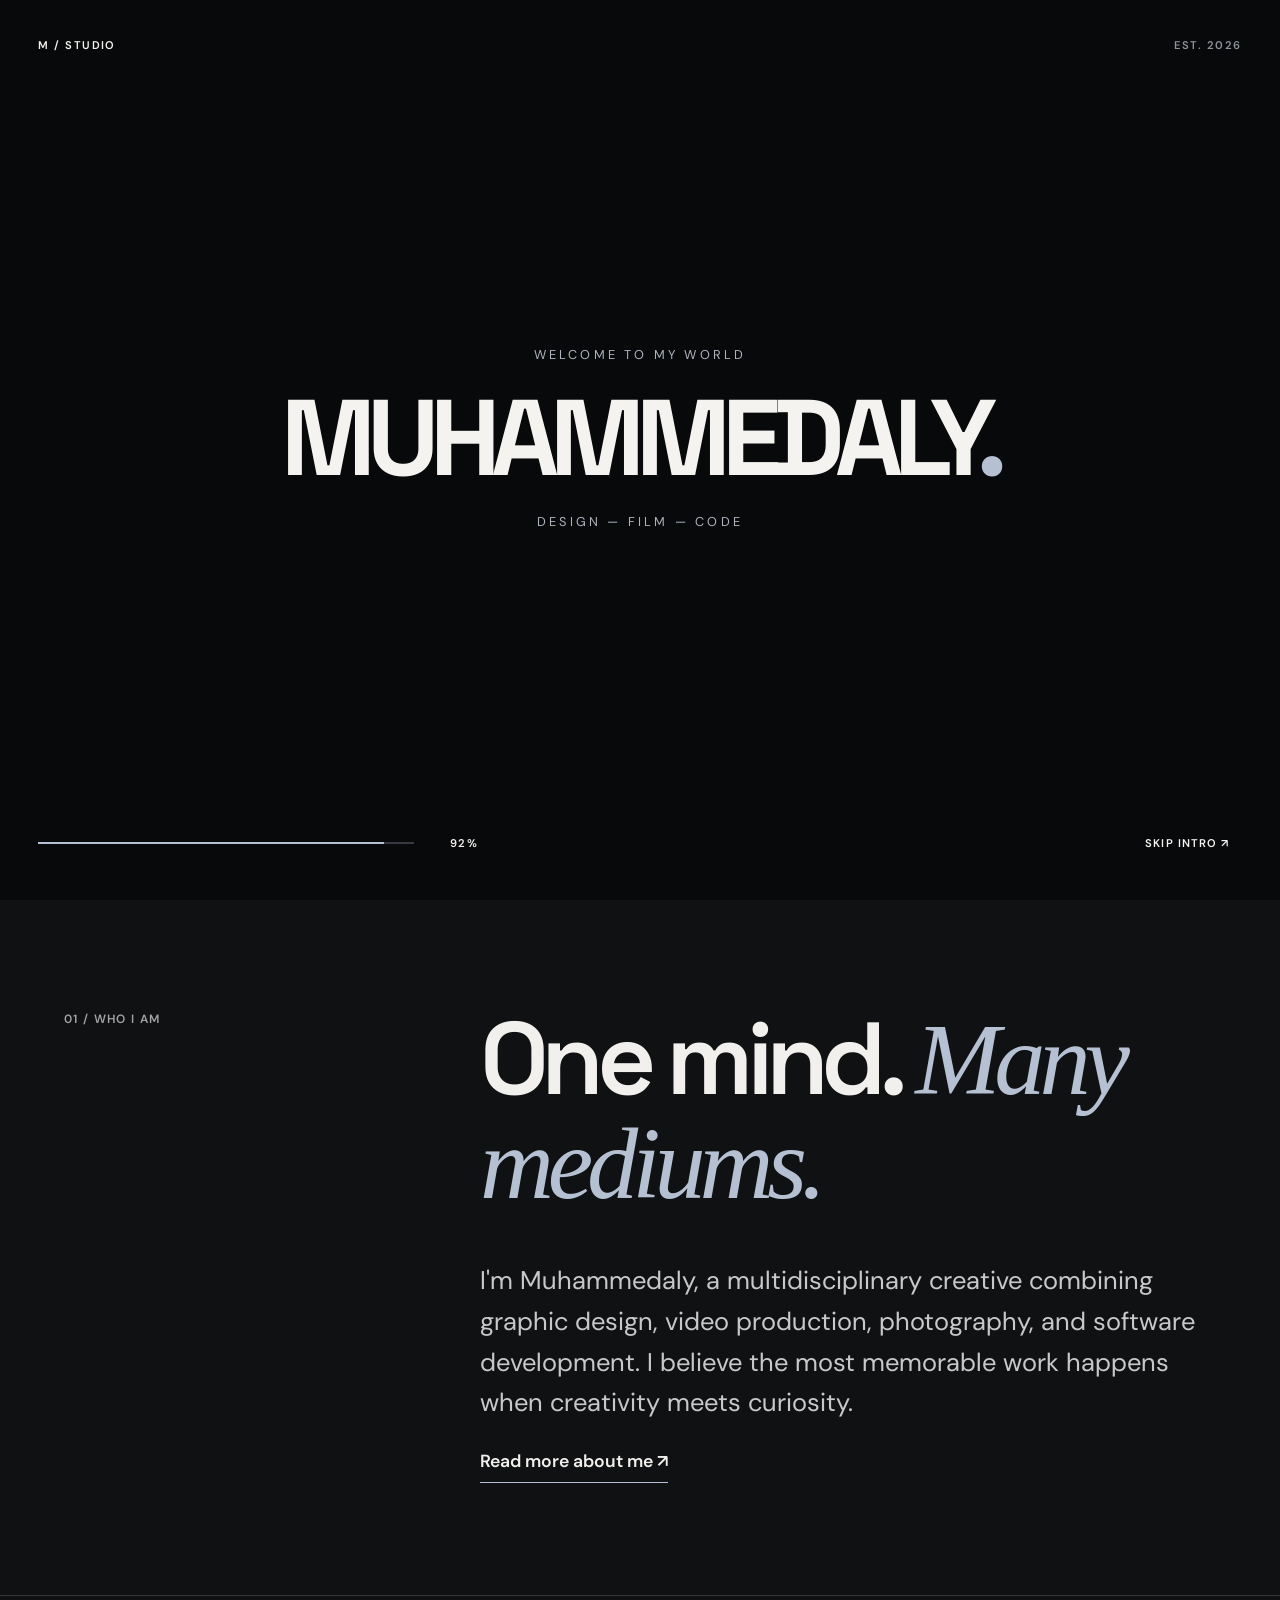
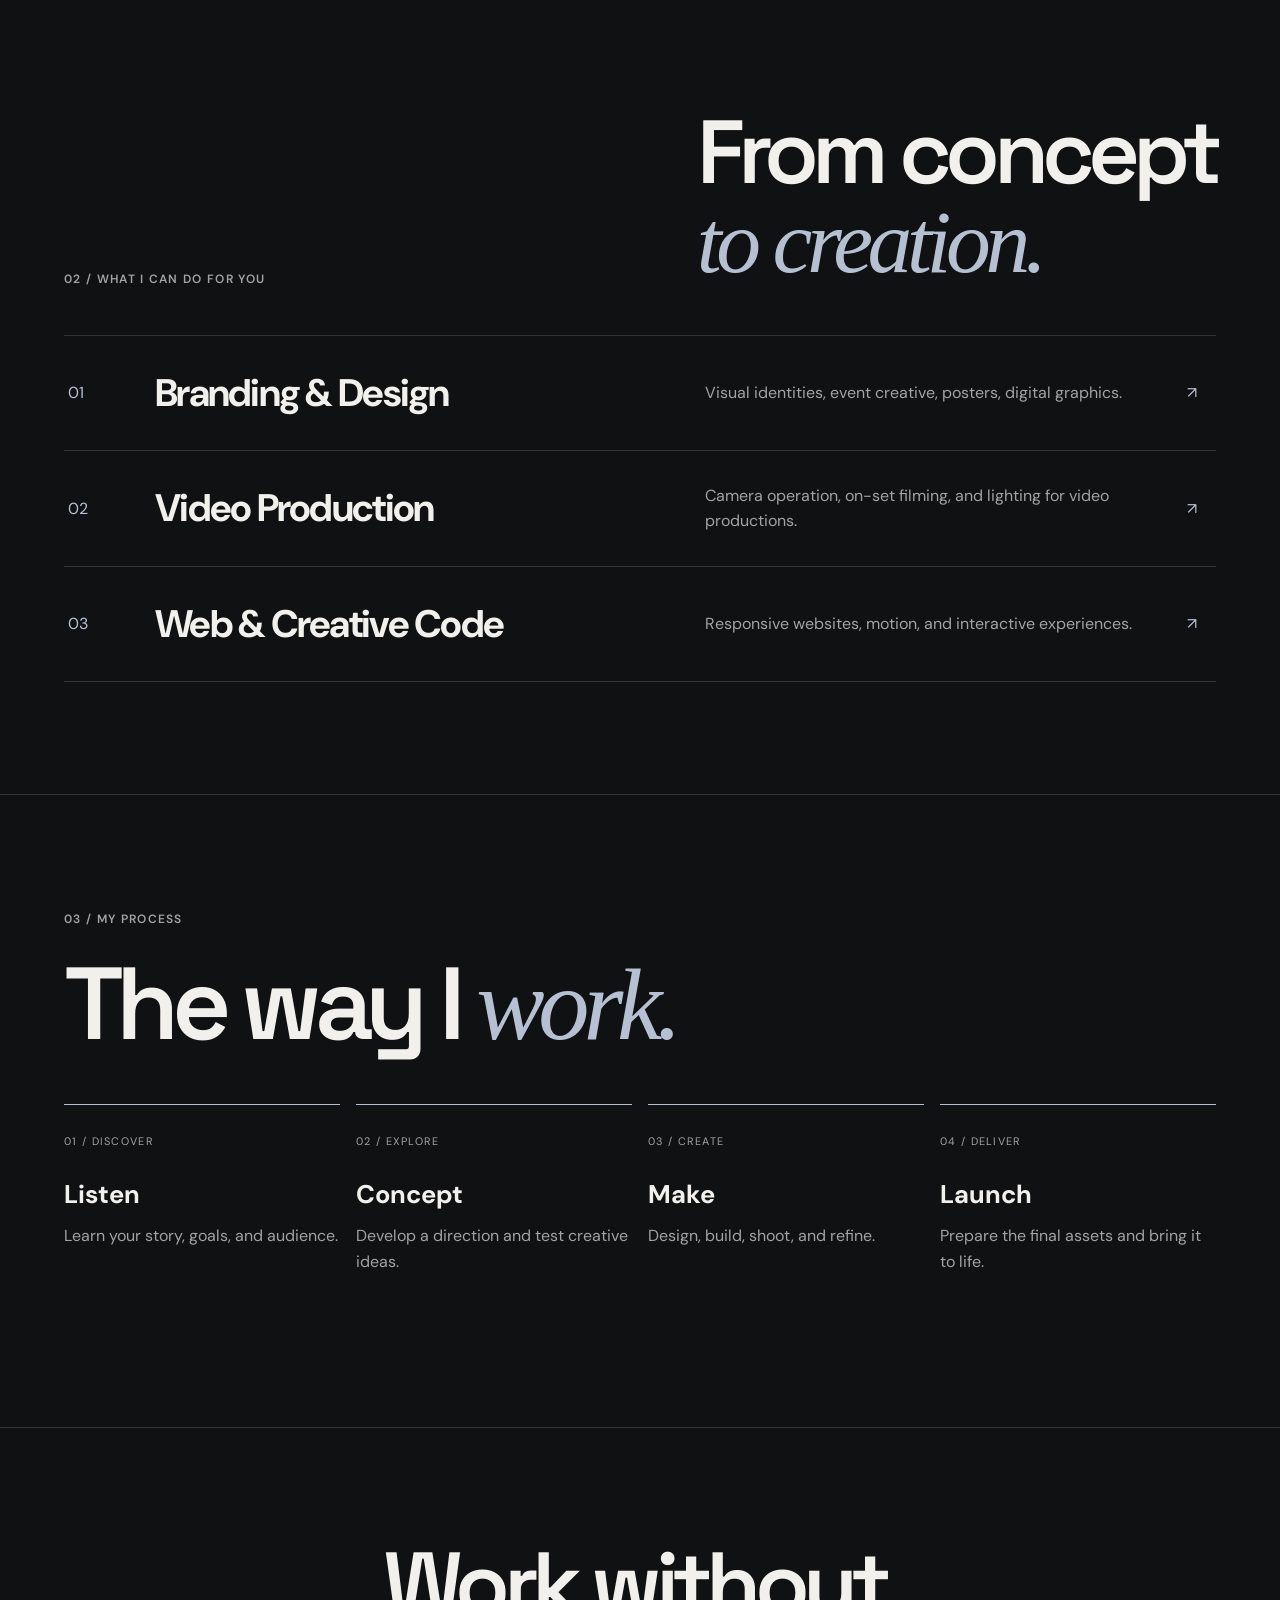
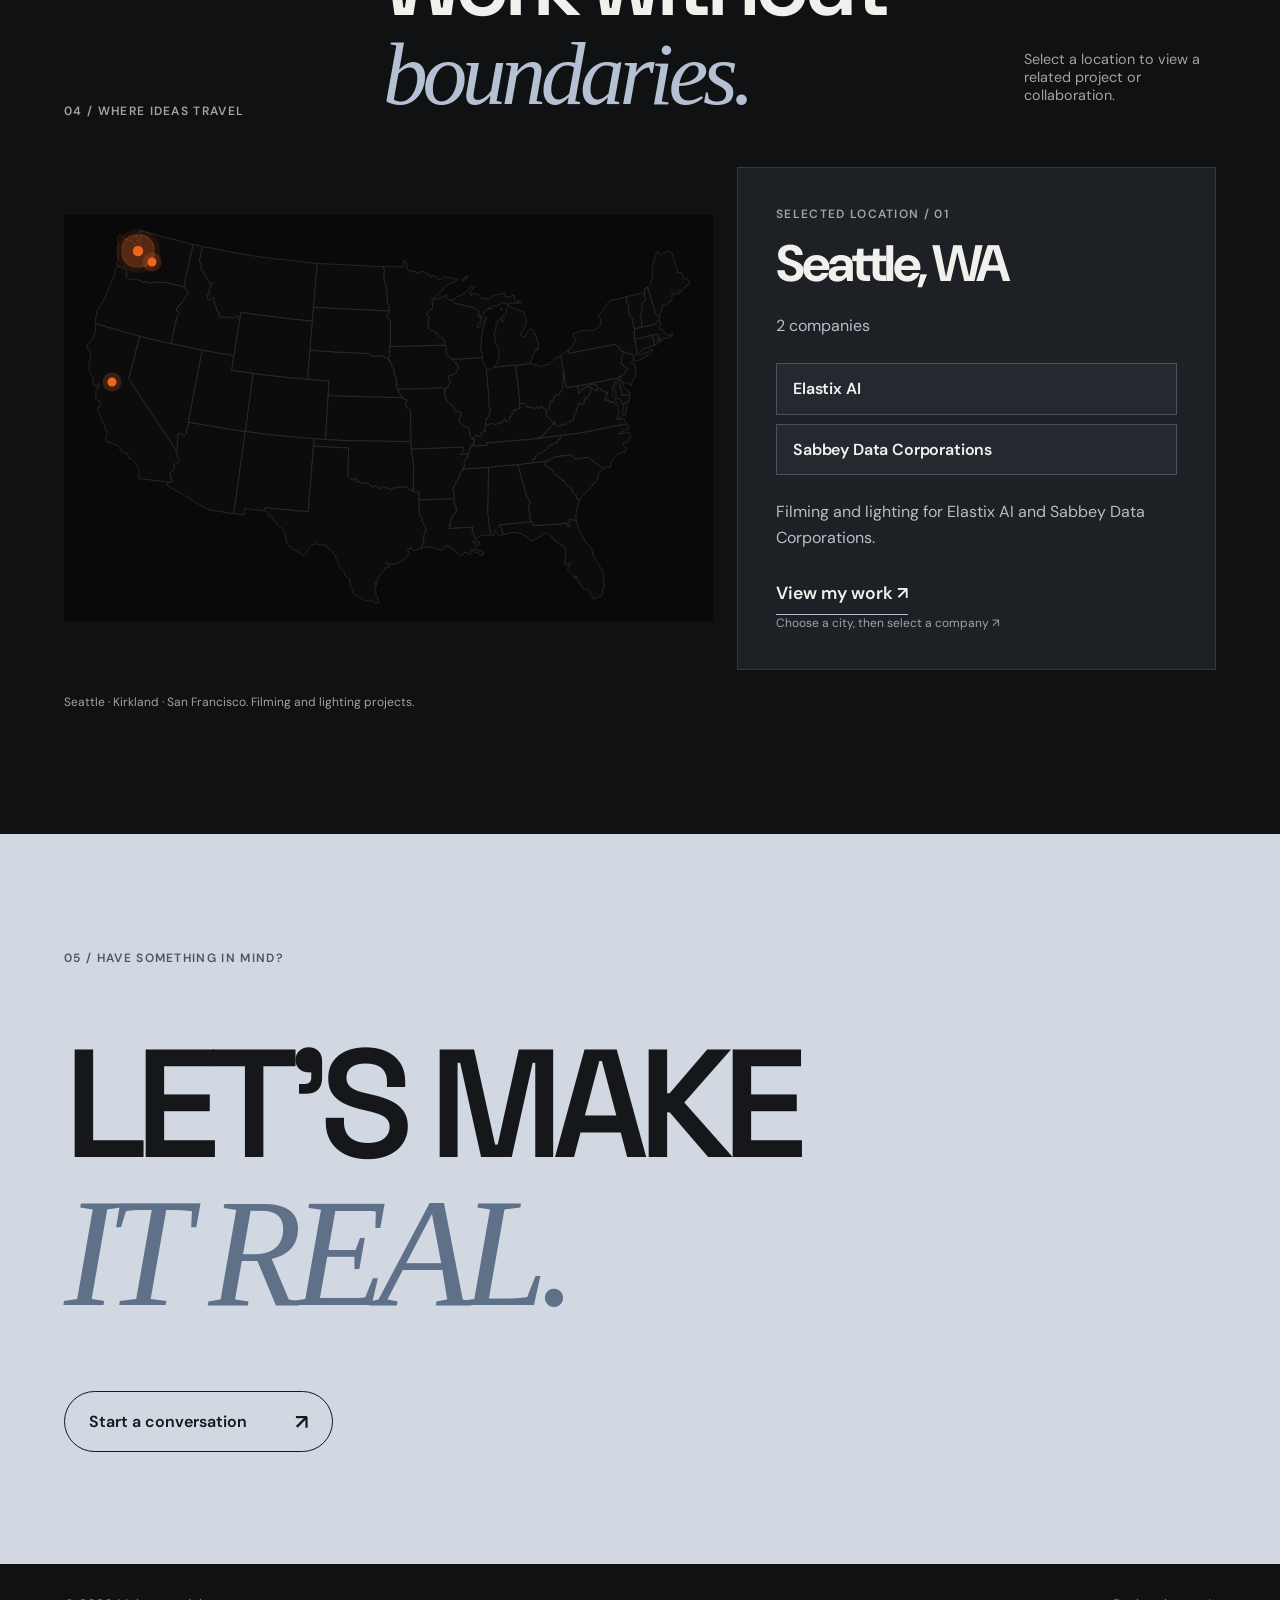
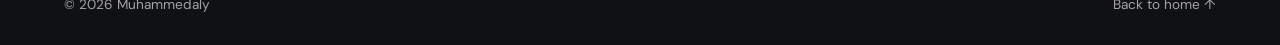
==== muhammedaly-portfolio-v9-svg-map/index.html @ 06f4b2c4 "Add files via upload" ====
<!DOCTYPE html>

<html lang="en">
<head>
<meta charset="utf-8"/>
<meta content="width=device-width, initial-scale=1" name="viewport"/>
<meta content="Muhammedaly — independent creative working across design, film, and code. Home." name="description"/>
<title>Home — Muhammedaly</title>
<link href="style.css" rel="stylesheet"/>
<script defer="" src="script.js"></script>
</head>
<body class="intro-active" data-page="home">
<!-- Cinematic opening screen: JavaScript hides this when the intro finishes. -->
<div aria-label="Opening portfolio" aria-live="off" class="intro" id="intro" role="status">
<div class="intro-top"><span>M / STUDIO</span><span>EST. 2026</span></div>
<div class="intro-center">
<p class="intro-kicker">WELCOME TO MY WORLD</p>
<div class="intro-name">MUHAMMEDALY<span class="intro-dot">.</span></div>
<p class="intro-subtitle">DESIGN <span>—</span> FILM <span>—</span> CODE</p>
</div>
<div class="intro-bottom">
<div class="intro-progress"><div class="intro-progress-track"><div class="intro-progress-fill" id="intro-progress-fill"></div></div><span id="intro-percent">0%</span></div>
<button class="intro-skip" id="intro-skip" type="button">SKIP INTRO ↗</button>
</div>
</div>
<div aria-hidden="true" class="page-wipe"><span>MUHAMMEDALY /</span></div>
<a class="skip-link" href="#main">Skip to content</a>
<header class="site-header">
<a aria-label="Muhammedaly, homepage" class="logo" href="index.html">M<span class="logo-slash">/</span></a>
<nav aria-label="Main navigation">
<a data-page="home" href="index.html">Home</a>
<a data-page="work" href="work.html">Work</a>
<a data-page="about" href="about.html">About</a>
<a data-page="contact" href="contact.html">Contact</a>
</nav>
<span class="availability"><span class="availability-dot"></span> Available for projects</span>
</header>
<main id="main">
<section aria-labelledby="hero-title" class="hero section" id="home">
<div class="hero-intro reveal"><span class="eyebrow">Muhammedaly / Independent creative</span><span class="eyebrow">Design · Film · Code</span></div>
<h1 class="hero-title reveal kinetic" id="hero-title"><span class="hero-word">I MAKE IDEAS</span><br/><em class="hero-word">COME ALIVE.</em></h1>
<div class="hero-bottom reveal"><p>Creative design, cinematic stories, and digital experiences — all in one place.</p><a aria-label="Explore my work" class="circle-link" href="work.html">↘</a></div><div class="hero-rule"></div></section>
<section aria-labelledby="intro-heading" class="section split-section reveal"><div><span class="eyebrow">01 / Who I am</span></div><div><h2 class="display-heading" id="intro-heading">One mind. <em>Many mediums.</em></h2><p class="body-large">I'm Muhammedaly, a multidisciplinary creative combining graphic design, video production, photography, and software development. I believe the most memorable work happens when creativity meets curiosity.</p><a class="text-cta" href="about.html">Read more about me ↗</a></div></section>
<section aria-labelledby="services-title" class="section services-section"><div class="section-heading reveal"><span class="eyebrow">02 / What I can do for you</span><h2 id="services-title">From concept<br/><em>to creation.</em></h2></div><div class="service-rows">
<div class="service-row reveal"><span>01</span><h3>Branding &amp; Design</h3><p>Visual identities, event creative, posters, digital graphics.</p><span aria-hidden="true">↗</span></div>
<div class="service-row reveal"><span>02</span><h3>Video Production</h3><p>Camera operation, on-set filming, and lighting for video productions.</p><span aria-hidden="true">↗</span></div>
<div class="service-row reveal"><span>03</span><h3>Web &amp; Creative Code</h3><p>Responsive websites, motion, and interactive experiences.</p><span aria-hidden="true">↗</span></div>
</div></section>
<section aria-labelledby="process-title" class="section process-section"><span class="eyebrow reveal">03 / My process</span><h2 class="display-heading reveal" id="process-title">The way I <em>work.</em></h2><div class="process-grid"><article class="reveal"><span>01 / DISCOVER</span><h3>Listen</h3><p>Learn your story, goals, and audience.</p></article><article class="reveal"><span>02 / EXPLORE</span><h3>Concept</h3><p>Develop a direction and test creative ideas.</p></article><article class="reveal"><span>03 / CREATE</span><h3>Make</h3><p>Design, build, shoot, and refine.</p></article><article class="reveal"><span>04 / DELIVER</span><h3>Launch</h3><p>Prepare the final assets and bring it to life.</p></article></div></section>
<section aria-labelledby="map-title" class="section map-section"><div class="section-heading reveal"><span class="eyebrow">04 / Where ideas travel</span><h2 id="map-title">Work without<br/><em>boundaries.</em></h2><p>Select a location to view a related project or collaboration.</p></div>
<div class="location-layout reveal">
  <div aria-label="Choose a work location" class="location-map" role="group">
    <img alt="United States map highlighting Seattle, Kirkland, and San Francisco" src="assets/us-map.svg" width="700" height="440"/>
    <button type="button" aria-label="Seattle, Washington: Elastix AI and Sabbey Data Corporations" aria-pressed="true" class="map-hit active" data-location="seattle" style="--x:11.40%;--y:8.85%"><span class="sr-only">Seattle</span></button>
    <button type="button" aria-label="Kirkland, Washington: EastSide Business Alliance" aria-pressed="false" class="map-hit" data-location="kirkland" style="--x:13.55%;--y:11.65%"><span class="sr-only">Kirkland</span></button>
    <button type="button" aria-label="San Francisco, California: Steiger Dynamics" aria-pressed="false" class="map-hit" data-location="san-francisco" style="--x:7.43%;--y:40.91%"><span class="sr-only">San Francisco</span></button>
  </div>
  <article aria-live="polite" class="location-preview">
    <span class="eyebrow">SELECTED LOCATION / <span id="location-index">01</span></span>
    <div>
      <h3 id="location-city">Seattle, WA</h3>
      <p id="location-type">2 companies</p>
      <div id="location-companies" class="location-companies"><div class="location-company">Elastix AI</div><div class="location-company">Sabbey Data Corporations</div></div>
      <p id="location-description">Filming and lighting for Elastix AI and Sabbey Data Corporations.</p>
      <a class="text-cta" href="work.html#video" id="location-link">View my work ↗</a>
    </div>
    <span class="preview-caption">Choose a city, then select a company ↗</span>
  </article>
</div>
<p class="map-disclaimer">Seattle · Kirkland · San Francisco. Filming and lighting projects.</p></section>
<section aria-labelledby="cta-title" class="section home-cta reveal"><span class="eyebrow">05 / Have something in mind?</span><h2 id="cta-title">LET'S MAKE<br/><em>IT REAL.</em></h2><a class="pill-cta" href="contact.html">Start a conversation <span>↗</span></a></section>
</main>
<footer class="site-footer"><span>© <span id="year"></span> Muhammedaly</span><a href="index.html">Back to home ↑</a></footer>
</body>
</html>
---- muhammedaly-portfolio-v9-svg-map/style.css ----
@import url('https://fonts.googleapis.com/css2?family=DM+Sans:wght@400;500;600;700&family=Space+Grotesk:wght@400;500;600;700&display=swap');
:root { color-scheme: dark; --bg: #101113; --fg: #f2f0ec; --muted:#a3a3a5; --line: #333538; --accent: #b5c1d2; }
* { box-sizing:border-box; }
html { scroll-behavior:smooth; scroll-padding-top:5rem; }
body { margin:0; background:var(--bg); color:var(--fg); font-family:'DM Sans',system-ui,sans-serif; }
a { color:inherit; text-decoration:none; }
a:focus-visible { outline:2px solid var(--accent); outline-offset:6px; }
.skip-link { position:absolute; z-index:20; top:-100px; left:1rem; padding:1rem; background:white; color:black; }
.skip-link:focus { top:1rem; }
.site-header { position:relative; z-index:5; display:flex; align-items:center; justify-content:space-between; gap:1rem; padding:1.5rem 5vw; border-bottom:1px solid var(--line); }
.logo { font-family:'Space Grotesk',sans-serif; font-size:1.7rem; font-weight:700; letter-spacing:-.1em; }
.logo-slash { color:var(--accent); margin-left:.14rem; }
nav { display:flex; gap:clamp(.7rem,3vw,3rem); font-size:.9rem; }
nav a, .site-footer a { transition:color .25s ease; }
nav a:hover, .site-footer a:hover { color:var(--accent); }
.availability { color:var(--muted); font-size:.76rem; display:flex; align-items:center; gap:.5rem; }
.availability-dot { display:inline-block; width:.45rem; height:.45rem; border-radius:50%; background:#9ac6a4; }
.section { padding:7rem 5vw; }
.hero { min-height:min(850px,90svh); display:flex; flex-direction:column; justify-content:center; padding-top:6rem; padding-bottom:2rem; }
.hero-intro { display:flex; justify-content:space-between; flex-wrap:wrap; gap:1rem; }
.eyebrow { font-size:.75rem; font-weight:600; letter-spacing:.11em; text-transform:uppercase; color:var(--muted); }
h1,h2,h3,p { margin-top:0; }
h1,h2 { font-family:'Space Grotesk',sans-serif; font-weight:600; letter-spacing:-.075em; }
h1 em,h2 em { font-family:Georgia,serif; font-weight:400; letter-spacing:-.06em; color:var(--accent); }
.hero-title { font-size:clamp(3.7rem,11vw,11.5rem); line-height:.95; margin:clamp(3rem,9vh,7rem) 0; }
.hero-bottom { display:flex; justify-content:space-between; align-items:end; gap:1rem; }
.hero-bottom p { color:#d3d2d0; max-width:23rem; font-size:clamp(1.1rem,2vw,1.4rem); line-height:1.45; }
.circle-link { border:1px solid #73767b; border-radius:50%; display:grid; place-items:center; width:4.5rem; height:4.5rem; font-size:2rem; transition:background .25s,color .25s,transform .25s; }
.circle-link:hover { background:var(--fg); color:var(--bg); transform:rotate(45deg); }
.hero-rule { border-bottom:1px solid var(--line); margin-top:3.5rem; }
.section-heading { display:flex; justify-content:space-between; align-items:end; gap:2rem; flex-wrap:wrap; margin-bottom:3rem; }
.section-heading h2, .about h2 { font-size:clamp(3.3rem,7vw,7rem); line-height:1; margin:0; }
.section-heading p { max-width:12rem; color:var(--muted); font-size:.9rem; }
.project-grid { display:grid; grid-template-columns:repeat(2,minmax(0,1fr)); gap:3rem 1.5rem; }
.project-card { min-width:0; display:block; }
.project-visual { height:clamp(250px,35vw,520px); display:flex; flex-direction:column; justify-content:space-between; overflow:hidden; padding:2rem; transition:filter .35s; }
.project-card:hover .project-visual { filter:brightness(1.18); }
.project-visual strong { font-family:'Space Grotesk',sans-serif; font-size:clamp(2.2rem,5.2vw,5.5rem); font-weight:700; line-height:.94; letter-spacing:-.07em; transition:transform .4s cubic-bezier(.2,.8,.2,1); }
.project-card:hover strong { transform:translateY(-8px); }
.project-visual span { font-size:.75rem; }
.visual-one { background:#d5d6d2; color:#202227; }
.visual-two { background:linear-gradient(135deg,#202a3a,#717c88 90%); color:white; }
.visual-three { background:#26252e; color:#c3d1e0; }
.visual-four { background:linear-gradient(150deg,#62594f,#201f1c); color:#f1e9dc; }
.project-meta { display:flex; justify-content:space-between; gap:.5rem; align-items:baseline; padding-top:1.1rem; }
.project-meta h3 { font-size:1rem; font-weight:600; margin:0; }
.project-meta span { color:var(--muted); font-size:.8rem; }
.about { border-top:1px solid var(--line); display:grid; grid-template-columns:1fr 2fr; gap:2rem; }
.about p { color:#c7c8c8; font-size:clamp(1.1rem,1.8vw,1.65rem); max-width:42rem; line-height:1.6; margin:3rem 0 0; }
.contact { background:#d2d6db; color:#17191b; }
.contact .eyebrow { color:#4a5058; }
.contact h2 { font-size:clamp(3.8rem,11vw,11rem); line-height:.94; margin:4rem 0 3rem; }
.contact h2 em { color:#636f80; }
.contact p { font-size:1.2rem; }
.contact-link { display:inline-block; border-bottom:1px solid currentColor; padding-bottom:.6rem; font-size:1.2rem; }
.site-footer { display:flex; justify-content:space-between; padding:2rem 5vw; color:var(--muted); font-size:.85rem; }
.reveal { opacity:0; transform:translateY(28px); transition:opacity .8s ease,transform .8s cubic-bezier(.2,.75,.2,1); }
.reveal.is-visible { opacity:1; transform:none; }
@media(max-width:750px) { .site-header { padding:1.2rem 5vw; } .availability { display:none; } .section { padding:5rem 5vw; } .hero { min-height:80svh; padding-top:4rem; } .hero-title { font-size:clamp(3.6rem,12vw,6rem); } .project-grid { grid-template-columns:1fr; gap:2.3rem; } .project-visual { height:65vw; min-height:280px; } .project-visual strong { font-size:clamp(3rem,10vw,5rem); } .about { grid-template-columns:1fr; } .section-heading { align-items:start; } }
@media(prefers-reduced-motion:reduce) { html { scroll-behavior:auto; } *,*::before,*::after { animation-duration:.01ms!important; transition-duration:.01ms!important; } .reveal { opacity:1; transform:none; } }

/* ─── CINEMATIC OPENING ───────────────────────────────────────── */
body.intro-active { overflow:hidden; }
.intro { position:fixed; inset:0; z-index:1000; background:#08090b; color:#f5f3ef; display:flex; flex-direction:column; justify-content:space-between; padding:clamp(1.25rem,3vw,3rem); overflow:hidden; transition:transform 1.05s cubic-bezier(.76,0,.24,1),visibility 1.05s; }
.intro.is-exiting { transform:translateY(-105%); visibility:hidden; }
.intro-top,.intro-bottom { display:flex; align-items:center; justify-content:space-between; gap:1.5rem; font-size:.7rem; letter-spacing:.13em; font-weight:600; }
.intro-top span:last-child { color:#8d9199; }
.intro-center { text-align:center; display:flex; flex-direction:column; align-items:center; gap:1.35rem; }
.intro-kicker,.intro-subtitle { margin:0; color:#aeb4bd; letter-spacing:.25em; font-size:clamp(.65rem,1vw,.9rem); }
.intro-name { font-family:'Space Grotesk',sans-serif; font-size:clamp(2.4rem,8.4vw,9rem); font-weight:700; line-height:1; letter-spacing:-.085em; animation:intro-name-in 1.1s cubic-bezier(.16,1,.3,1) both; overflow-wrap:anywhere; }
.intro-dot { color:var(--accent); }
.intro-subtitle span { color:var(--accent); }
.intro-bottom { width:100%; }
.intro-progress { display:flex; align-items:center; gap:1rem; width:min(440px,70%); font-variant-numeric:tabular-nums; }
.intro-progress-track { flex:1; height:2px; background:#363941; }
.intro-progress-fill { height:100%; background:var(--accent); width:0%; transition:width .08s linear; }
#intro-percent { min-width:3rem; text-align:right; }
.intro-skip { border:0; background:none; color:#f5f3ef; font:inherit; font-size:.7rem; letter-spacing:.1em; cursor:pointer; padding:.75rem; }
.intro-skip:hover,.intro-skip:focus-visible { color:var(--accent); }
@keyframes intro-name-in { from { opacity:0; transform:translateY(40px); } to { opacity:1; transform:translateY(0); } }
/* Sticky navigation and obvious active section */
.site-header { position:sticky; top:0; background:rgba(16,17,19,.90); backdrop-filter:blur(18px); -webkit-backdrop-filter:blur(18px); }
nav a { position:relative; padding:.4rem 0; }
nav a[aria-current="location"] { color:var(--accent); }
nav a[aria-current="location"]::after { content:""; position:absolute; left:0; right:0; bottom:0; height:1px; background:var(--accent); }
@media(max-width:480px) { .intro-bottom { gap:.5rem; } .intro-progress { width:58%; } .intro-skip { font-size:.6rem; } nav { gap:.65rem; font-size:.8rem; } }
@media(prefers-reduced-motion:reduce) { .intro-name { animation:none; } .intro { transition:none; } .intro.is-exiting { display:none; } }

/* ─── V3 / Four real pages with cinematic page transitions ────── */
nav a[aria-current="page"] { color:var(--accent); }
nav a[aria-current="page"]::after { content:""; position:absolute; left:0; right:0; bottom:0; height:1px; background:var(--accent); }
.page-wipe { position:fixed; z-index:950; inset:0; background:#c4cfdb; color:#131619; display:grid; place-items:center; transform:translateY(101%); pointer-events:none; visibility:hidden; transition:transform .62s cubic-bezier(.77,0,.23,1),visibility 0s linear .62s; }
.page-wipe span { font-family:'Space Grotesk',sans-serif; font-weight:700; font-size:clamp(1.5rem,5vw,5rem); letter-spacing:-.07em; }
body.page-leaving .page-wipe { visibility:visible; transform:translateY(0); transition:transform .62s cubic-bezier(.77,0,.23,1),visibility 0s; }
body.page-entering .page-wipe { visibility:visible; transform:translateY(0); transition:none; }
body.page-entering.page-entered .page-wipe { transform:translateY(-101%); transition:transform .68s cubic-bezier(.77,0,.23,1); }
body:not([data-page="home"]) main { min-height:65svh; }
body:not([data-page="home"]) .about,body:not([data-page="home"]) .work,body:not([data-page="home"]) .contact { min-height:65svh; }
.home-teaser { border-top:1px solid var(--line); }
.home-teaser h2 { font-size:clamp(2.6rem,7vw,7rem); max-width:1000px; line-height:1.05; margin:2rem 0 3rem; }
.statement { border-top:1px solid var(--line); }
.statement p { max-width:960px; font-family:'Space Grotesk',sans-serif; font-size:clamp(2.1rem,5vw,5.5rem); letter-spacing:-.05em; line-height:1.2; margin:2rem 0 3rem; }
.text-cta { display:inline-flex; border-bottom:1px solid var(--accent); padding-bottom:.6rem; font-weight:600; font-size:1.1rem; }
.text-cta:hover { color:var(--accent); }
.contact-note { font-size:.8rem!important; opacity:.7; margin-bottom:1rem; }
@media (max-width:480px) { .site-header { flex-wrap:wrap; } .site-header nav { order:3; width:100%; justify-content:space-between; } .intro-name { font-size:clamp(2rem,9vw,4rem); } }
@media (prefers-reduced-motion:reduce) { .page-wipe { display:none; } }

/* V4 · Homepage storytelling, location map, and expanded pages */
.display-heading {font-size:clamp(3.4rem,8vw,9rem);line-height:1.01;margin:1.5rem 0 2.8rem}
.body-large{max-width:790px;font-size:clamp(1.18rem,2vw,1.7rem);line-height:1.6;color:#c7c8ca}
.split-section{display:grid;grid-template-columns:1fr 2fr;gap:3rem;border-top:1px solid var(--line)}
.split-section .display-heading{margin-top:0}
.services-section,.process-section,.map-section,.work-category,.about-interests,.about-vlogs,.resume-section{border-top:1px solid var(--line)}
.service-rows{border-top:1px solid var(--line)}.service-row{display:grid;grid-template-columns:55px 1.15fr 1fr 25px;align-items:center;gap:2rem;border-bottom:1px solid var(--line);padding:2rem .25rem}.service-row h3{font-size:clamp(1.5rem,3vw,3.1rem);letter-spacing:-.045em;margin:0}.service-row p{color:var(--muted);margin:0;line-height:1.6}.service-row>span{color:var(--accent)}
.process-grid,.interest-grid{display:grid;grid-template-columns:repeat(4,1fr);gap:1rem;margin-top:3rem}.process-grid article,.interest-grid article{border-top:1px solid var(--accent);padding:1.5rem 0}.process-grid article>span,.interest-grid article>span,.vlog-card>span{font-size:.68rem;letter-spacing:.12em;color:var(--muted)}.process-grid h3,.interest-grid h3{font-size:clamp(1.4rem,2vw,2rem);margin:1.7rem 0 .8rem}.process-grid p,.interest-grid p{color:var(--muted);line-height:1.6}
.location-layout{display:grid;grid-template-columns:minmax(0,1.15fr) minmax(280px,.85fr);gap:1.5rem;align-items:stretch}.location-map{position:relative;align-self:center;background:#000;aspect-ratio:852 / 555}.location-map img{width:100%;height:100%;object-fit:cover;display:block}.map-hit{position:absolute;left:var(--x);top:var(--y);transform:translate(-50%,-50%);width:32px;height:32px;border:1px solid transparent;border-radius:50%;background:transparent;cursor:pointer;transition:box-shadow .25s,background .25s}.map-hit:hover,.map-hit:focus-visible,.map-hit.active{background:rgba(242,107,34,.18);border-color:#f57935;box-shadow:0 0 0 7px rgba(242,107,34,.08);outline:none}.sr-only{position:absolute;width:1px;height:1px;padding:0;margin:-1px;overflow:hidden;clip:rect(0,0,0,0);white-space:nowrap;border:0}.location-preview{min-height:370px;background:#1d2025;border:1px solid #34383e;padding:clamp(1.5rem,3vw,3rem);display:flex;flex-direction:column;justify-content:space-between}.location-preview h3{font-size:clamp(2.4rem,4vw,4.7rem);line-height:1;letter-spacing:-.06em;margin:1rem 0 1.5rem}.location-preview p{max-width:32rem;color:#b9bdc5;line-height:1.6}.location-preview .text-cta{margin-top:1rem}.preview-caption,.map-disclaimer{font-size:.75rem;color:var(--muted)}.map-disclaimer{margin-top:1.5rem}
.home-cta{background:#d1d8e1;color:#15171b}.home-cta .eyebrow{color:#4c5560}.home-cta h2{font-size:clamp(4rem,12vw,13rem);line-height:.96;margin:4rem 0}.home-cta h2 em{color:#5e7189}.pill-cta{display:inline-flex;align-items:center;gap:3rem;border:1px solid currentColor;border-radius:100px;padding:1rem 1.5rem;font-weight:600;transition:background .25s,color .25s}.pill-cta:hover{background:#15171b;color:#fff}.pill-cta span{font-size:1.3rem}
.work-top,.about-top{min-height:65svh}.category-links{display:flex;flex-wrap:wrap;gap:1rem;margin-top:3rem}.category-links a{padding:.9rem 1.35rem;border:1px solid var(--line);border-radius:100px}.category-links a:hover{border-color:var(--accent);color:var(--accent)}.work-category{scroll-margin-top:5rem}.work-placeholder{margin-top:3rem;min-height:300px;border:1px solid var(--line);padding:clamp(2rem,5vw,5rem);background:linear-gradient(135deg,#22262d,#111317)}.work-placeholder>span{font-size:.75rem;color:var(--accent)}.work-placeholder h3{font-size:clamp(2rem,4vw,4rem);letter-spacing:-.05em;margin:3rem 0 1rem}.work-placeholder p{max-width:500px;color:var(--muted);line-height:1.6}.interest-grid{grid-template-columns:repeat(2,1fr)}.vlog-grid{display:grid;grid-template-columns:repeat(3,1fr);gap:1rem;margin-top:3rem}.vlog-card{min-height:280px;background:#202329;padding:2rem;display:flex;flex-direction:column;justify-content:flex-end}.vlog-card h3{font-size:2rem;letter-spacing:-.05em;margin:1rem 0}.vlog-card p{color:var(--muted);line-height:1.5}.resume-section .pill-cta{margin-top:1rem}.resume-section .pill-cta[aria-disabled="true"]{opacity:.55;cursor:not-allowed}
@media(max-width:950px){.location-layout{grid-template-columns:1fr}.location-preview{min-height:290px}.process-grid{grid-template-columns:repeat(2,1fr)}.service-row{grid-template-columns:35px 1fr 1fr 20px;gap:1rem}}
@media(max-width:650px){.split-section{grid-template-columns:1fr;gap:1.5rem}.service-row{grid-template-columns:30px 1fr 20px}.service-row p{grid-column:2;grid-row:2}.service-row>span:last-child{grid-column:3;grid-row:1}.process-grid,.interest-grid,.vlog-grid{grid-template-columns:1fr}.location-preview{min-height:320px}.map-hit{width:26px;height:26px}}

/* V5: visible interactive city markers over the clean USA map */
.location-map .map-hit {background:transparent;border-color:transparent;z-index:1}
.location-map .map-hit::after {content:"";position:absolute;left:50%;top:50%;transform:translate(-50%,-50%);width:10px;height:10px;background:#f16f2c;border-radius:50%;box-shadow:0 0 0 7px rgba(241,111,44,.18);transition:box-shadow .25s,transform .25s}
.location-map .map-hit:hover::after,.location-map .map-hit:focus-visible::after,.location-map .map-hit.active::after {box-shadow:0 0 0 11px rgba(241,111,44,.24),0 0 20px rgba(241,111,44,.55);transform:translate(-50%,-50%) scale(1.15)}
.location-map .map-hit:focus-visible {outline:2px solid #fff;outline-offset:4px}
.location-companies {display:grid;gap:.55rem;margin:1.5rem 0}
.location-company {padding:.9rem 1rem;border:1px solid #4b515b;background:#24282f;color:#f1f1f1;font-weight:600;letter-spacing:-.01em}

/* V6 — video portfolio gallery */
.video-company{margin:3.75rem 0 0;scroll-margin-top:7rem}
.video-company-heading{display:flex;justify-content:space-between;gap:1rem;align-items:baseline;flex-wrap:wrap;margin-bottom:1.1rem}
.video-company-heading h3{font-size:clamp(1.65rem,3vw,2.8rem);letter-spacing:-.05em;margin:0}
.video-company-heading p{color:var(--muted);margin:0}
.video-gallery{display:grid;grid-template-columns:repeat(auto-fit,minmax(min(100%,300px),1fr));gap:1.2rem}
.video-card{background:#181a1e;border:1px solid var(--line);overflow:hidden}
.video-embed{position:relative;aspect-ratio:16 / 9;background:#08090a}
.video-embed iframe,.video-play,.video-play img{display:block;width:100%;height:100%;border:0}
.video-play{position:relative;padding:0;border:0;cursor:pointer;background:#000}
.video-play img{object-fit:cover;opacity:.76;transition:opacity .25s,transform .35s}
.video-play:hover img{opacity:1;transform:scale(1.025)}
.play-symbol{position:absolute;top:50%;left:50%;transform:translate(-50%,-50%);width:4.2rem;height:4.2rem;border-radius:50%;display:grid;place-items:center;background:rgba(255,255,255,.9);color:#111;font-size:1.4rem;padding-left:.15rem}
.video-play:focus-visible{outline:3px solid var(--accent);outline-offset:-4px}
.video-meta{display:flex;justify-content:space-between;gap:1rem;align-items:center;padding:1.1rem;flex-wrap:wrap;font-size:.86rem}
.video-meta span{color:var(--muted)}
.video-meta a{color:var(--accent)}
.video-coming{border:1px dashed #4b515b;padding:2rem;background:#181a1e}
.video-coming span{color:var(--accent);font-size:.75rem;letter-spacing:.08em}
.video-coming p{color:var(--muted)}
.location-company a{display:block;color:inherit;text-decoration:none}
.location-company a:hover,.location-company a:focus-visible{color:var(--accent)}
@media(max-width:650px){.video-company-heading{display:block}.video-company-heading p{margin-top:.5rem}}

/* V7: Editorial project showcases and individual case studies */
.showcase-card{display:grid;grid-template-columns:1.16fr .84fr;gap:clamp(1.5rem,4vw,4rem);align-items:center;padding:clamp(2rem,5vw,4.5rem) 0;border-top:1px solid var(--line);scroll-margin-top:7rem}
.showcase-card:first-of-type{margin-top:3rem}.showcase-poster{display:block;position:relative;aspect-ratio:16/10;overflow:hidden;background:radial-gradient(circle at 50% 35%,#323c48,#0d1015 75%)}
.showcase-poster img{width:100%;height:100%;object-fit:cover;filter:grayscale(55%);opacity:.85;transition:transform .9s cubic-bezier(.2,.8,.2,1),filter .6s,opacity .6s}
.showcase-poster:hover img,.showcase-poster:focus-visible img{transform:scale(1.075);filter:grayscale(0%);opacity:1}
.showcase-open{position:absolute;right:1rem;bottom:1rem;background:#d1d8e1;color:#111;padding:.8rem 1.1rem;font-size:.7rem;font-weight:700;letter-spacing:.08em;transition:transform .3s}.showcase-poster:hover .showcase-open{transform:translateY(-5px)}
.showcase-media-pending{position:absolute;inset:0;display:grid;place-items:center;color:#acb5c1;font-size:.76rem;letter-spacing:.13em;text-align:center;padding:1rem}
.showcase-information h3{font-size:clamp(2.3rem,5vw,5.7rem);letter-spacing:-.07em;line-height:1.02;margin:1.3rem 0}.showcase-information h3 span{color:var(--accent);font-size:.6em;vertical-align:top}.showcase-information p{color:var(--muted);margin:0 0 2rem;line-height:1.6}
.case-hero{min-height:66svh;display:flex;flex-direction:column;justify-content:flex-end;padding-top:5rem}.case-back{align-self:flex-start;color:var(--accent);margin-bottom:5rem}.case-title{font-size:clamp(4rem,12vw,13rem);line-height:.92;overflow-wrap:anywhere;letter-spacing:-.085em;margin:1.5rem 0 3.5rem}.case-title span{color:var(--accent)}.case-details{display:grid;grid-template-columns:repeat(3,1fr);gap:1rem;padding:2rem 0;border-top:1px solid var(--line)}.case-details div{display:flex;flex-direction:column;gap:.65rem}.case-details span{font-size:.67rem;letter-spacing:.12em;color:var(--muted)}.case-details strong{font-size:clamp(.95rem,1.5vw,1.2rem)}
.case-description{border-top:1px solid var(--line);display:grid;grid-template-columns:1fr 2fr;gap:3rem}.case-statement{font-size:clamp(2.2rem,5vw,5rem);line-height:1.1;letter-spacing:-.06em;margin:0 0 2rem}.case-statement em{color:var(--accent)}.case-note{color:var(--muted);font-size:.86rem;margin-top:2rem;line-height:1.6}.case-gallery{border-top:1px solid var(--line)}.case-videos{display:grid;grid-template-columns:repeat(2,minmax(0,1fr));gap:1.5rem;margin-top:3rem}.case-video{background:#1a1d21;border:1px solid var(--line)}.case-video:first-child:nth-last-child(odd){grid-column:span 2}.case-video-pending{padding:clamp(2rem,5vw,5rem);border:1px dashed var(--line);color:var(--muted);line-height:1.6}
@media(max-width:780px){.showcase-card{grid-template-columns:1fr}.case-description{grid-template-columns:1fr}.case-videos{grid-template-columns:1fr}.case-video:first-child:nth-last-child(odd){grid-column:span 1}}@media(max-width:500px){.case-details{grid-template-columns:1fr;gap:1.5rem}.case-back{margin-bottom:3rem}}@media(prefers-reduced-motion:reduce){.showcase-poster img,.showcase-open{transition:none}}

/* V8 — enhanced cinematic typography, readable map, responsive contact layout */
.hero-title.kinetic {translate:var(--shift-x,0px) var(--shift-y,0px);transition:translate .5s cubic-bezier(.22,.8,.25,1),opacity .8s,transform .8s}
.hero-word{display:inline-block;animation:heroRise 1.1s both cubic-bezier(.2,.8,.2,1)}
.hero-word:nth-of-type(2){animation-delay:.15s}
@keyframes heroRise {from{opacity:0;filter:blur(9px);transform:translateY(32px)}to{opacity:1;filter:blur(0);transform:translateY(0)}}
.site-header{position:sticky;top:0;background:rgba(16,17,19,.91);backdrop-filter:blur(18px);-webkit-backdrop-filter:blur(18px)}
.site-header nav a[aria-current="page"]{color:var(--accent);border-bottom:1px solid var(--accent);padding-bottom:4px}
.site-header nav a{min-height:34px;display:inline-flex;align-items:center}
.location-preview {transition:background .25s ease}
.location-company{transition:transform .25s,border-color .25s}
.location-company:hover{transform:translateX(5px);border-color:var(--accent)}
.location-map{min-width:0}
.location-map img{object-fit:contain}
.about-skills{border-top:1px solid var(--line)}
.skill-list{display:flex;flex-wrap:wrap;gap:.7rem;margin-top:2.5rem}
.skill-list span{border:1px solid var(--line);border-radius:100px;padding:.95rem 1.25rem;color:#d4d7dd}
.contact-v8{display:block;min-height:90vh}.contact-v8 h1{font-size:clamp(3.6rem,10vw,10rem);line-height:.95;letter-spacing:-.08em;margin:3rem 0 2rem}
.contact-v8>p{max-width:45rem;line-height:1.6}
.contact-columns{display:grid;grid-template-columns:minmax(0,1.15fr) minmax(260px,.85fr);gap:clamp(2rem,6vw,7rem);margin-top:5rem;border-top:1px solid #78828d;padding-top:3rem}
.inquiry-form{display:grid;gap:.75rem;max-width:680px}.inquiry-form label{font-weight:600;font-size:.88rem;margin-top:.8rem}.inquiry-form input,.inquiry-form select,.inquiry-form textarea{font:inherit;background:rgba(255,255,255,.6);color:#17191b;border:1px solid #8e98a3;border-radius:0;padding:1rem;width:100%;min-width:0}.inquiry-form :is(input,textarea,select):focus-visible{outline:3px solid #5e7189;outline-offset:2px}.inquiry-form select option{color:#111}
.form-buttons{display:flex;gap:1rem;flex-wrap:wrap;align-items:center;margin-top:1.2rem}.form-buttons button{font:inherit;cursor:pointer}.outline-button{background:transparent;border:1px solid currentColor;padding:1rem 1.5rem;border-radius:50px;color:inherit}.outline-button:hover{background:#17191b;color:white}.form-feedback{font-size:.9rem!important;color:#3d4752;line-height:1.6}
.contact-side h2{font-size:clamp(2rem,4vw,4rem);line-height:1.12;margin:2rem 0}.contact-side p{line-height:1.6}.contact-side .text-cta{display:inline-block;margin-top:1.5rem}.contact-setup{font-size:1rem!important;border-top:1px solid #7c8792;padding-top:1rem}
@media(max-width:900px){.contact-columns{grid-template-columns:1fr}.contact-side{max-width:38rem}}
@media(max-width:650px){.site-header{flex-wrap:wrap;justify-content:center;gap:.65rem 1.2rem;padding:.8rem 4vw}.site-header .logo{margin-right:auto}.site-header nav{gap:clamp(.7rem,3vw,1.5rem);font-size:.85rem}.section{padding:4.5rem 5vw}.hero-title{overflow-wrap:anywhere}.hero-intro span:last-child{display:none}.location-layout{gap:.75rem}.location-preview{min-height:280px}.site-footer{flex-wrap:wrap;gap:1.5rem}.case-title{overflow-wrap:anywhere}.contact-v8 h1{font-size:clamp(3.45rem,12.5vw,6rem)}}
@media(prefers-reduced-motion:reduce){.hero-word{animation:none}.hero-title.kinetic{translate:none}}

/* V9: native SVG map with precisely aligned accessible markers. */
.location-map{aspect-ratio:700 / 440;background:#08090a;isolation:isolate}
.location-map img{width:100%;height:100%;object-fit:fill}
.location-map .map-hit{width:30px;height:30px;z-index:2}
.location-map .map-hit::after{width:9px;height:9px;background:#ed6523;box-shadow:0 0 0 5px rgba(237,101,35,.22);animation:reachPulse 2.6s ease-out infinite}
.location-map .map-hit[data-location="kirkland"]::after{animation-delay:.5s}
.location-map .map-hit[data-location="san-francisco"]::after{animation-delay:1s}
.location-map .map-hit:hover::after,.location-map .map-hit:focus-visible::after,.location-map .map-hit.active::after{animation:none;box-shadow:0 0 0 10px rgba(237,101,35,.3),0 0 22px rgba(237,101,35,.65)}
@keyframes reachPulse {0%{box-shadow:0 0 0 2px rgba(237,101,35,.45)}75%,100%{box-shadow:0 0 0 15px rgba(237,101,35,0)}}
@media(prefers-reduced-motion:reduce){.location-map .map-hit::after{animation:none}}
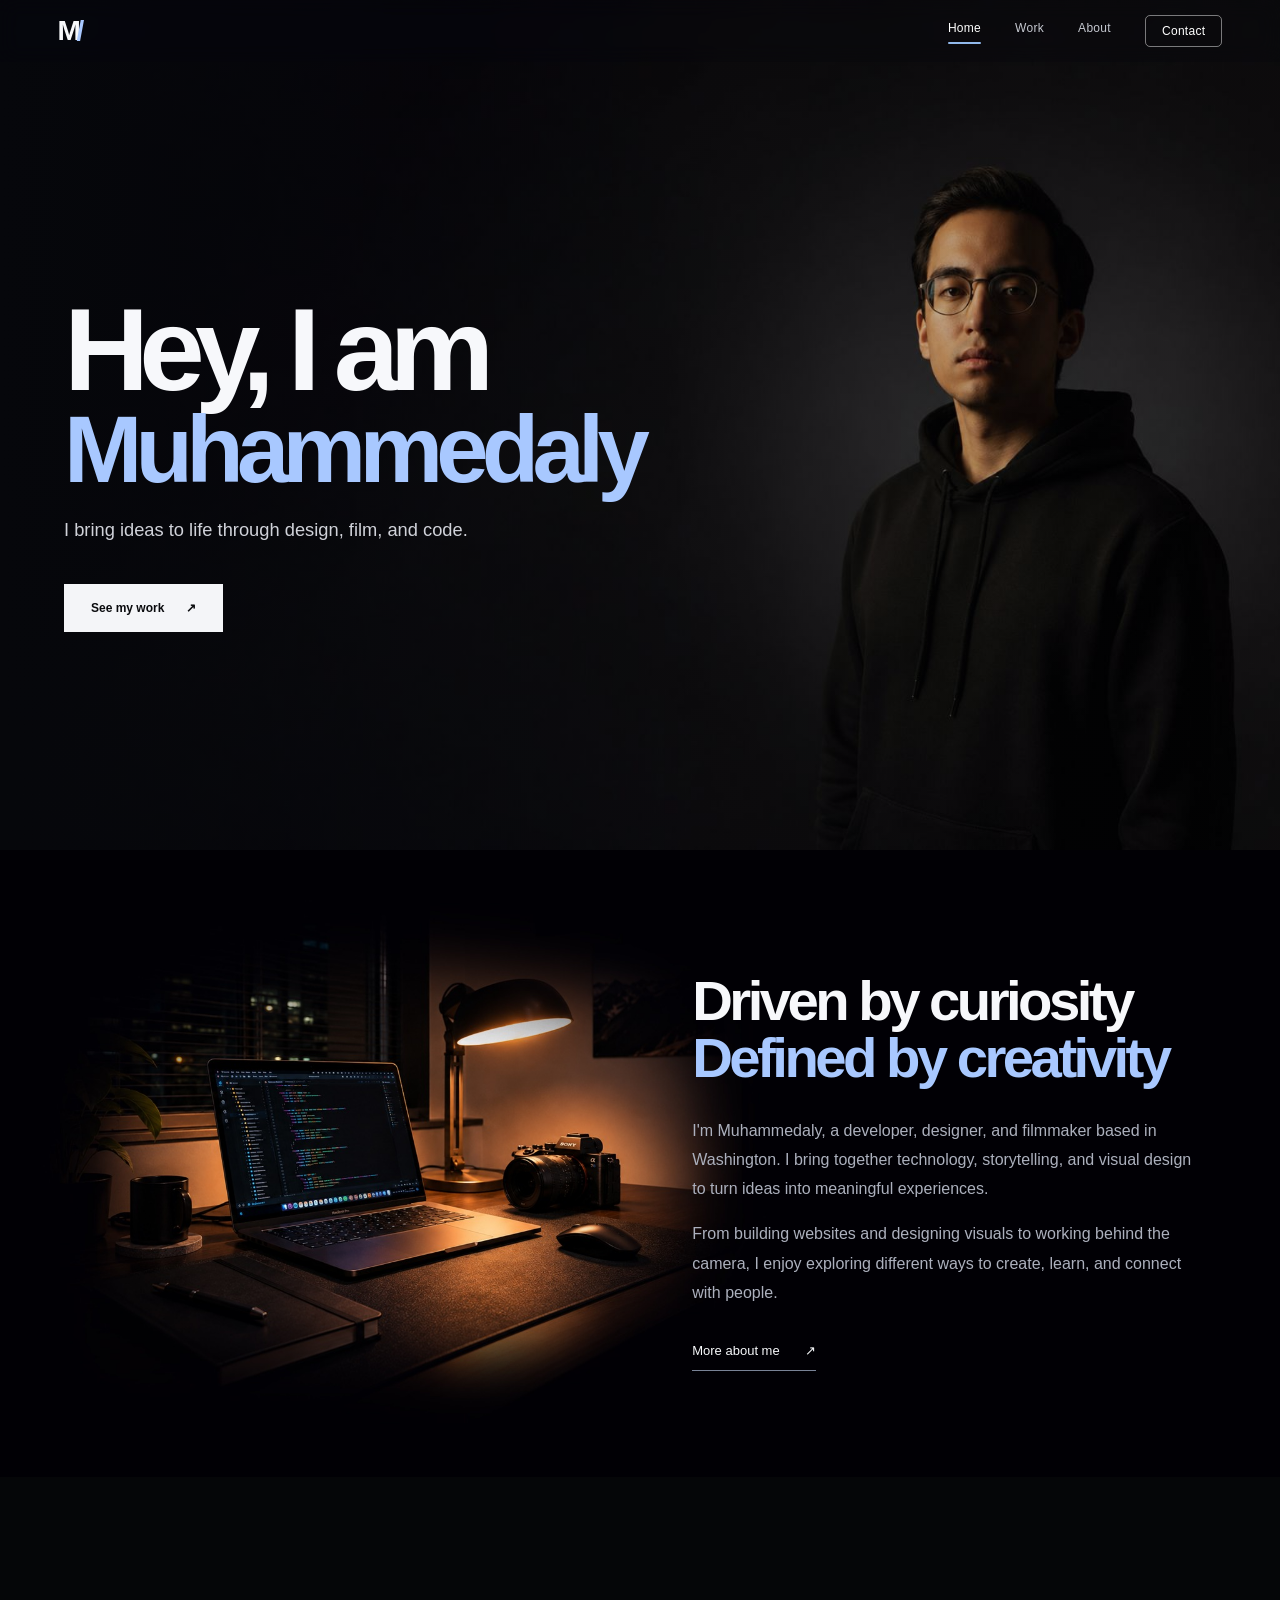
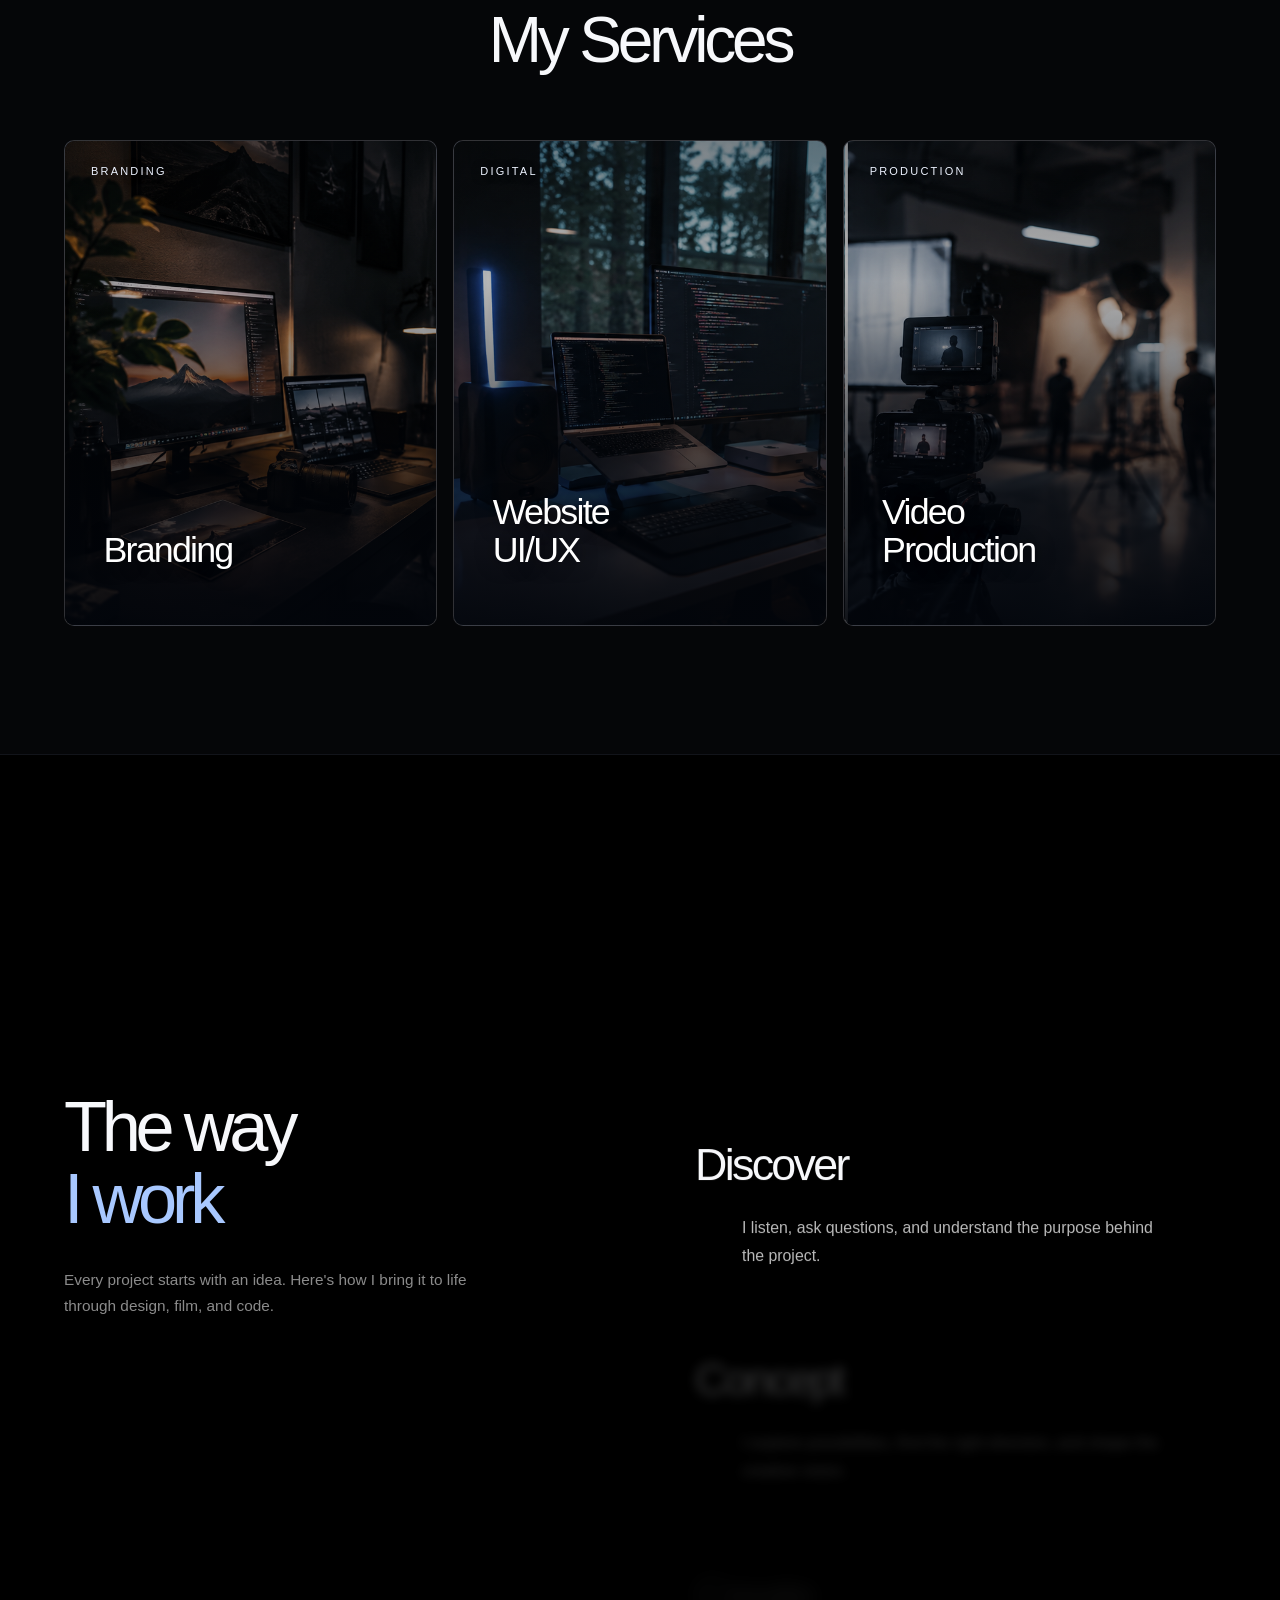
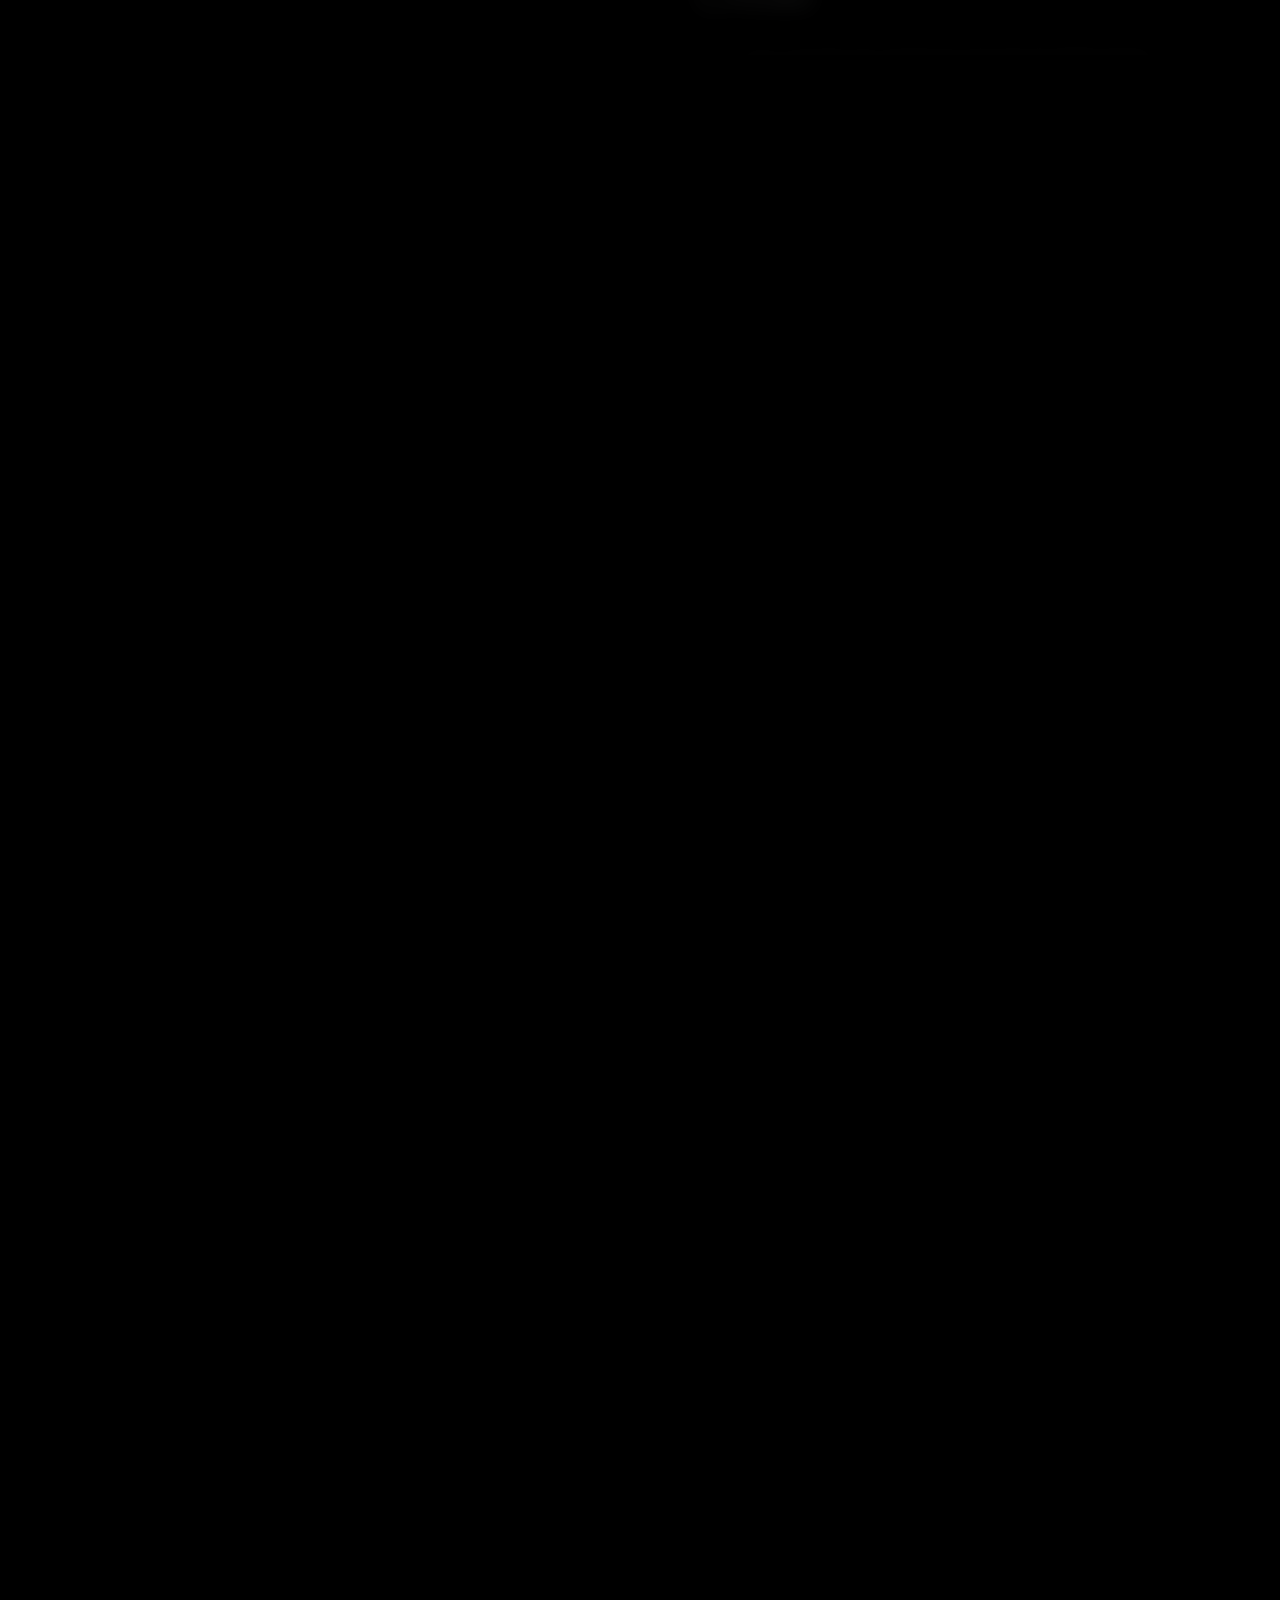
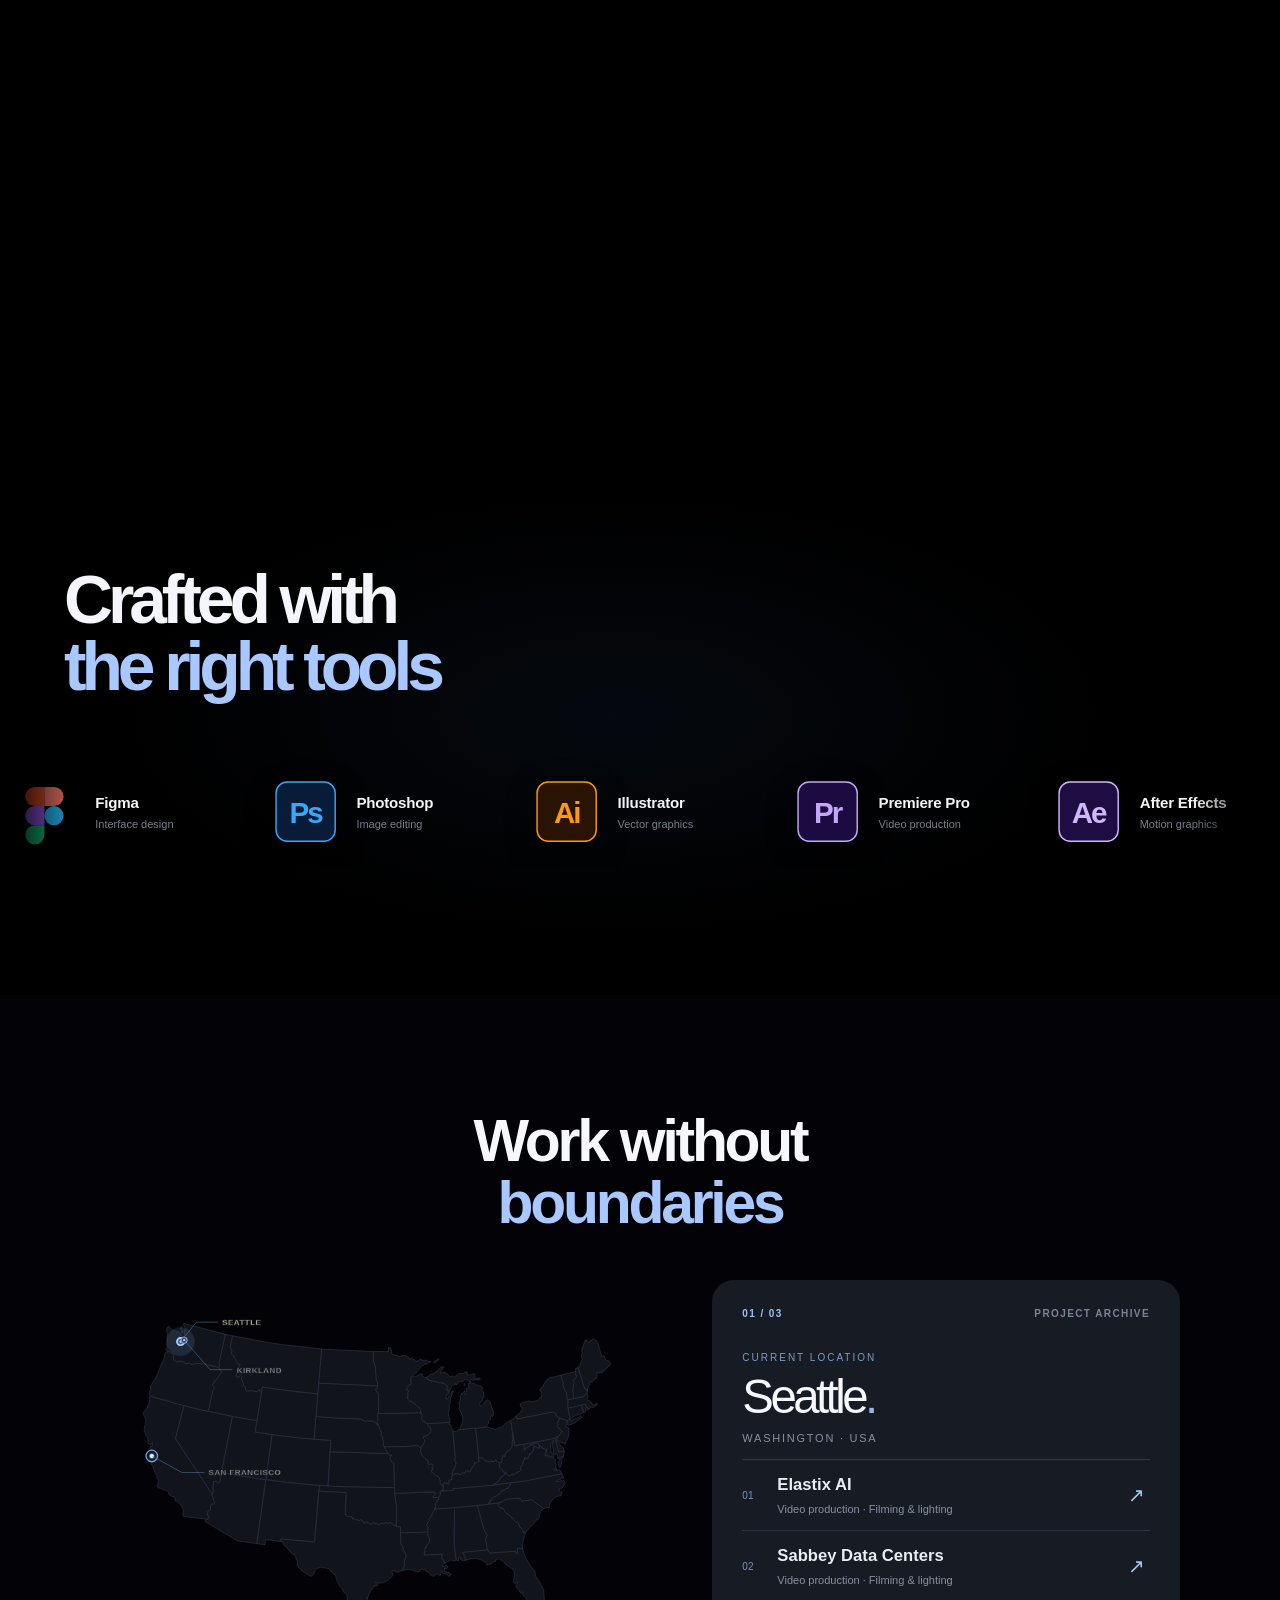
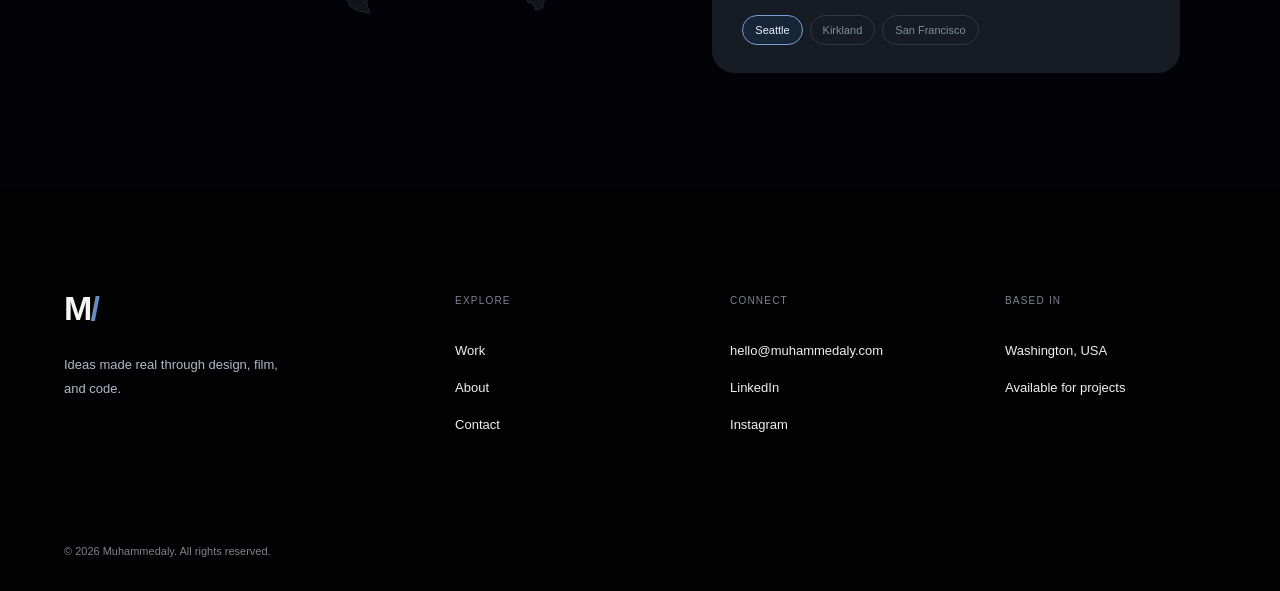
==== commit 76b0ff5b: "Add files via upload" ====
--- a/muhammedaly-portfolio-v9-svg-map/index.html
+++ b/muhammedaly-portfolio-v9-svg-map/index.html
@@ -1,75 +1,1320 @@
 <!DOCTYPE html>
 
-<html lang="en">
-<head>
-<meta charset="utf-8"/>
-<meta content="width=device-width, initial-scale=1" name="viewport"/>
-<meta content="Muhammedaly — independent creative working across design, film, and code. Home." name="description"/>
-<title>Home — Muhammedaly</title>
-<link href="style.css" rel="stylesheet"/>
-<script defer="" src="script.js"></script>
+<html lang="en"><head><meta charset="utf-8"/><meta content="width=device-width,initial-scale=1" name="viewport"/><meta content="#050608" name="theme-color"/><meta content="Muhammedaly — creative developer, designer and filmmaker based in Washington." name="description"/><title>Muhammedaly — Design, Film &amp; Code</title>
+<style>
+:root{--bg:#050608;--ink:#f7f8fb;--muted:#9599a5;--blue:#a8c8ff;--line:#20232b;--ease:cubic-bezier(.76,0,.24,1);--loader-bg:#c8d2de;--loader-ink:#101418}*{box-sizing:border-box}html{scroll-behavior:smooth}body{margin:0;background:var(--bg);color:var(--ink);font-family:Inter,Arial,Helvetica,sans-serif;overflow-x:hidden}body.loading{overflow:hidden}a{color:inherit;text-decoration:none}button{font:inherit;cursor:pointer}button:focus-visible,a:focus-visible{outline:2px solid var(--blue);outline-offset:5px}::selection{background:var(--blue);color:#06080b}.shell{max-width:1460px;margin:auto;padding-inline:clamp(24px,5vw,82px)}.eyebrow{font-size:10px;letter-spacing:.31em;text-transform:uppercase;color:#979ca7;font-weight:700}.blue{color:var(--blue)}.muted{color:var(--muted)}.hide{display:none!important}
+header{position:absolute;top:0;left:0;right:0;z-index:40;height:88px;display:flex;align-items:center;justify-content:space-between}.logo{font-size:28px;font-weight:850;letter-spacing:-.16em}.logo span{color:var(--blue)}nav{display:flex;align-items:center;gap:34px}nav a{font-size:12px;letter-spacing:.025em;color:#c5c8d0;transition:color .25s}nav a:hover,nav a.active{color:#fff}.nav-contact{border:1px solid #6c7080;border-radius:5px;padding:11px 21px!important;color:#fff!important}.menu-toggle{display:none;background:none;border:0;color:white;font-size:27px}.page{display:none;animation:pagefade .6s both}.page.active{display:block}@keyframes pagefade{from{opacity:.2}to{opacity:1}}
+.hero{position:relative;min-height:740px;height:min(850px,95svh);display:flex;align-items:center;isolation:isolate;overflow:hidden}.hero-img{position:absolute;inset:0;background-image:linear-gradient(90deg,#06070b 0%,rgba(5,6,10,.32) 55%,rgba(5,6,10,.14) 100%),url('assets/embedded/55b75579cf1d1e44.jpg');background-size:cover;background-position:center;z-index:-1}.hero-content{width:100%;padding-top:60px}.hero h1{font-size:clamp(67px,9.2vw,146px);letter-spacing:-.083em;line-height:.95;margin:16px 0 20px;font-weight:820}.hero h1 span{display:block}.hero h1 .name{font-size:clamp(48px,7.35vw,113px);letter-spacing:-.072em;color:var(--blue)}.hero-sub{font-size:clamp(15px,1.43vw,21px);max-width:530px;line-height:1.6;color:#d0d2d9}.btn{display:inline-flex;align-items:center;justify-content:center;gap:22px;background:#f4f5f8;color:#0a0b0e;padding:16px 26px;border:1px solid #f4f5f8;font-size:12px;font-weight:750;margin-top:22px;transition:transform .3s,background .3s}.btn:hover{transform:translateY(-4px);background:#bcd3fb}.btn-dark{background:transparent;color:white;border-color:#747986}.hero-bottom{position:absolute;bottom:33px;left:0;right:0;display:flex;align-items:center;justify-content:space-between;color:#89909e;font-size:10px;letter-spacing:.21em;text-transform:uppercase}
+.section{padding-block:clamp(90px,11vw,165px)}.about-preview{display:grid;grid-template-columns:1.12fr 1fr;gap:clamp(35px,7vw,105px);align-items:center}.about-photo{aspect-ratio:1.18;background:url('assets/embedded/50329746f05409be.jpg') center/cover no-repeat;position:relative}.about-photo:after{content:"";position:absolute;inset:0;border:1px solid #191c25}.about-copy h2{font-size:clamp(36px,4.4vw,66px);line-height:1.01;letter-spacing:-.063em;margin:17px 0 29px}.about-copy p{max-width:530px;font-size:clamp(15px,1.25vw,18px);line-height:1.82;color:#acb0bd}.text-link{display:inline-flex;gap:25px;align-items:center;font-size:13px;margin-top:20px;border-bottom:1px solid #798397;padding-bottom:12px}.text-link:hover{color:var(--blue)}
+.section-title{text-align:center;font-size:clamp(42px,5.1vw,76px);letter-spacing:-.07em;line-height:1;margin:13px 0 56px}.service-grid{display:grid;grid-template-columns:repeat(3,1fr);gap:16px}.service{position:relative;min-height:390px;background:radial-gradient(ellipse at 50% -20%,#222d46 0%,#111620 43%,#08090c 85%);border:1px solid #20242e;padding:26px;display:flex;flex-direction:column;justify-content:space-between;overflow:hidden;transition:transform .5s var(--ease),border-color .4s,background .4s}.service:before{content:"";position:absolute;width:230px;height:230px;border:1px solid #6e8cbb40;border-radius:50%;left:50%;top:23%;transform:translate(-50%,20%) scale(.7);opacity:0;transition:.55s var(--ease)}.service:hover{transform:translateY(-9px);border-color:#6a83b0}.service:hover:before{opacity:1;transform:translate(-50%,-10%) scale(1.2)}.service .num{font-size:10px;letter-spacing:.26em;color:#777f8e}.service .symbol{font-size:80px;text-align:center;line-height:1;color:#a8c8ff;opacity:.05;transform:translateY(20px) rotate(-8deg);transition:.55s}.service:hover .symbol{opacity:.38;transform:translateY(-4px) rotate(0)}.service h3{font-size:clamp(27px,2.7vw,39px);line-height:1;letter-spacing:-.06em;margin:0}.service p{font-size:12px;color:#a1a8b6;max-height:0;opacity:0;overflow:hidden;margin:0;transition:.4s}.service:hover p,.service:focus-within p{max-height:90px;opacity:1;margin-top:15px}
+.process{padding-block:130px 100px;border-top:1px solid #12141a}.process-head{display:grid;grid-template-columns:1fr 1fr;gap:80px}.process-head h2{font-size:clamp(57px,8vw,118px);line-height:.9;letter-spacing:-.082em;margin:17px 0}.process-head p{font-size:14px;color:#969ca9;line-height:1.8;max-width:460px}.process-timeline{display:grid;grid-template-columns:1fr 1fr;gap:80px;margin-top:80px}.process-sticky{position:sticky;top:130px;height:max-content}.process-sticky .big-index{font-size:clamp(100px,18vw,230px);letter-spacing:-.12em;color:#111722;line-height:.8;font-weight:850}.process-sticky .rail{margin-top:38px;width:70%;height:2px;background:#242833}.process-sticky .rail b{display:block;width:25%;height:100%;background:var(--blue);transition:width .5s}.step{min-height:270px;padding:22px 0 56px;border-top:1px solid #252831;opacity:.26;transform:translateY(22px);transition:.5s}.step.in-focus{opacity:1;transform:none}.step>span{color:var(--blue);font-size:11px;letter-spacing:.23em}.step h3{font-size:clamp(34px,4.3vw,62px);letter-spacing:-.06em;margin:23px 0 12px}.step p{color:#a4a8b4;font-size:15px;line-height:1.7;max-width:390px}
+.expertise{padding-block:75px 105px;overflow:hidden}.expertise h2{font-size:25px;letter-spacing:-.05em;margin:0 0 34px}.marquee{overflow:hidden;mask-image:linear-gradient(90deg,transparent,black 8%,black 92%,transparent)}.marquee-track{display:flex;width:max-content;animation:marquee 25s linear infinite}.marquee:hover .marquee-track{animation-play-state:paused}.app-logo{width:250px;display:flex;gap:13px;align-items:center;padding:19px 26px;border-right:1px solid #222630}.app-icon{width:37px;height:37px;display:grid;place-items:center;border-radius:5px;background:#172033;color:#87beff;font-size:16px;font-weight:800}.app-logo strong{font-size:11px;letter-spacing:.08em}.app-logo small{display:block;font-size:10px;color:#767e8b;margin-top:5px}@keyframes marquee{to{transform:translateX(-50%)}}
+.boundaries{text-align:center;padding-block:70px 130px}.boundaries h2{font-size:clamp(54px,8vw,116px);letter-spacing:-.08em;line-height:.9;margin:0 0 45px}.location-panel{margin-left:auto;max-width:680px;min-height:260px;border-radius:17px;background:radial-gradient(circle at 80% 30%,#202e4b,#11151e 48%,#10131c);border:1px solid #262b39;text-align:left;padding:36px;display:flex;flex-direction:column;justify-content:space-between}.location-panel .pills{display:flex;gap:8px;flex-wrap:wrap}.location-panel .pills span{border:1px solid #4e5c76;color:#b9c9e1;border-radius:24px;font-size:11px;padding:10px 13px}.location-panel h3{font-size:clamp(24px,3vw,40px);letter-spacing:-.05em;margin:0}.end-cta{background:#f3f4f6;color:#111318;padding:85px 0}.end-cta-inner{display:flex;align-items:center;justify-content:space-between;gap:35px}.end-cta h2{font-size:clamp(41px,5.4vw,80px);letter-spacing:-.07em;margin:0}.end-cta a{background:#111318;color:#fff;white-space:nowrap;padding:18px 27px;font-size:13px}.end-cta a:hover{background:#344e7c}footer{background:#fafafa;color:#18191c;padding:66px 0}.foot-grid{display:grid;grid-template-columns:2fr repeat(3,1fr);gap:30px}.foot-brand{font-size:23px;font-weight:800;letter-spacing:-.06em}.foot-col{display:flex;flex-direction:column;gap:14px}.foot-col strong{font-size:11px;text-transform:uppercase;letter-spacing:.15em;color:#6c6f77;margin-bottom:8px}.foot-col a,.foot-col span{font-size:13px}.foot-bottom{border-top:1px solid #d9dadc;margin-top:75px;padding-top:20px;color:#71747a;font-size:11px;display:flex;justify-content:space-between}
+.subpage{min-height:65vh;padding-top:185px;padding-bottom:95px}.subpage h1{font-size:clamp(62px,10vw,148px);line-height:.93;letter-spacing:-.085em;margin:15px 0 36px}.subpage .lead{max-width:700px;color:#acb2bc;font-size:clamp(17px,2vw,25px);line-height:1.55}.work-grid{display:grid;grid-template-columns:repeat(2,1fr);gap:18px;margin-top:80px}.project-card{min-height:285px;display:flex;justify-content:flex-end;flex-direction:column;padding:30px;border:1px solid #252b36;background:linear-gradient(135deg,#1a2031,#090b10 70%);transition:.4s}.project-card:hover{transform:translateY(-6px);border-color:#7a9bc9}.project-card small{letter-spacing:.22em;color:#a2b6cf;font-size:10px}.project-card h3{font-size:clamp(26px,3vw,43px);letter-spacing:-.06em;margin:10px 0}.project-card p{color:#9da4b0;font-size:13px;margin:0}.about-subgrid{display:grid;grid-template-columns:1fr 1fr;gap:60px;margin-top:50px}.about-subgrid img{width:100%;object-fit:cover}.contact-links{margin-top:65px;display:grid;gap:22px;max-width:660px}.contact-links a{border-bottom:1px solid #343943;padding-bottom:22px;font-size:clamp(24px,4vw,48px);letter-spacing:-.05em}.contact-links a:hover{color:var(--blue)}
+.reveal{opacity:0;transform:translateY(36px);transition:opacity .8s,transform .8s}.reveal.visible{opacity:1;transform:translateY(0)}
+/* Original uploaded split-panel loader, preserved */
+.loader{position:fixed;inset:0;z-index:9999;display:flex;justify-content:center;align-items:center;overflow:hidden;isolation:isolate;color:var(--loader-ink)}.loader-panel{position:absolute;left:0;width:100%;height:50%;background:var(--loader-bg);z-index:0}.loader-panel.top{top:0}.loader-panel.bottom{bottom:0}.loader-name{z-index:2;display:flex;align-items:baseline;white-space:nowrap;font-size:clamp(27px,6.1vw,102px);font-weight:850;line-height:1.04;letter-spacing:-.075em;transform-origin:center}.loader-letter{display:inline-block;opacity:0;transform:translateY(130%) rotate(10deg);will-change:transform,opacity}.loader-slash{display:inline-block;margin-left:.18em;opacity:0;transform:scale(2.5) rotate(-30deg);transform-origin:center}.loader-center-mark{position:absolute;z-index:2;top:calc(50% + clamp(48px,7vw,100px));left:50%;transform:translateX(-50%);font-size:12px;letter-spacing:.22em;white-space:nowrap;color:#495460;opacity:0}.loader-rule{position:absolute;z-index:3;top:50%;left:50%;width:0;height:2px;background:#111;transform:translate(-50%,-50%);pointer-events:none}.loader.play .loader-letter{animation:letter-in .7s cubic-bezier(.16,1,.3,1) forwards;animation-delay:calc(.16s + var(--i)*.058s)}.loader.play .loader-slash{animation:slash-in .7s cubic-bezier(.16,1,.3,1) 1s forwards}.loader.play .loader-center-mark{animation:fade-in .4s ease 1.35s forwards,fade-out .25s ease 2.17s forwards}.loader.play .loader-rule{animation:rule-wipe .65s var(--ease) 2.1s forwards,fade-out .1s linear 2.65s forwards}.loader.play .loader-name{animation:name-exit .55s ease 2.1s forwards}.loader.play .loader-panel.top{animation:split-top 1.1s var(--ease) 2.6s forwards}.loader.play .loader-panel.bottom{animation:split-bottom 1.1s var(--ease) 2.6s forwards}@keyframes letter-in{to{opacity:1;transform:translateY(0) rotate(0)}}@keyframes slash-in{to{opacity:1;transform:scale(1) rotate(0)}}@keyframes fade-in{to{opacity:1}}@keyframes fade-out{to{opacity:0}}@keyframes name-exit{to{opacity:0;transform:scale(.78);filter:blur(5px)}}@keyframes rule-wipe{to{width:100%}}@keyframes split-top{to{transform:translateY(-102%)}}@keyframes split-bottom{to{transform:translateY(102%)}}
+@media(max-width:760px){header{height:72px}.menu-toggle{display:block}nav{display:none;position:absolute;top:70px;left:20px;right:20px;background:#11141b;padding:24px;flex-direction:column;align-items:stretch;gap:20px;border:1px solid #303542}nav.open{display:flex}.hero{min-height:680px;height:92svh}.hero-img{background-position:63% center;background-image:linear-gradient(90deg,#050608 0%,rgba(5,6,8,.62) 53%,rgba(5,6,8,.26) 100%),url('assets/embedded/55b75579cf1d1e44.jpg')}.hero h1{font-size:clamp(57px,12vw,88px)}.hero h1 .name{font-size:clamp(40px,9vw,69px)}.hero-sub{max-width:340px}.about-preview,.process-head,.process-timeline,.about-subgrid{grid-template-columns:1fr;gap:30px}.service-grid{grid-template-columns:1fr}.service{min-height:260px}.service .symbol{font-size:45px}.process-sticky{position:relative;top:0}.process-sticky .big-index{font-size:100px}.process-timeline{margin-top:28px}.step{min-height:215px}.end-cta-inner{align-items:flex-start;flex-direction:column}.foot-grid{grid-template-columns:1fr 1fr;row-gap:45px}.foot-grid .foot-brand{grid-column:1/-1}.work-grid{grid-template-columns:1fr}.loader-name{font-size:clamp(25px,7.15vw,49px)}.loader-center-mark{font-size:10px}}@media(prefers-reduced-motion:reduce){*,*:before,*:after{animation-duration:.01ms!important;transition-duration:.01ms!important;scroll-behavior:auto!important}.loader{display:none}.reveal{opacity:1;transform:none}}
+
+
+/* Integrated expanding Services cards — based on uploaded services-hover file */
+#services.services{padding-block:clamp(70px,10vw,140px);max-width:1600px;margin:auto}
+#services .service-eyebrow{text-align:center;margin-bottom:16px}
+#services .services-title{text-align:center;font-weight:450;font-size:clamp(32px,5vw,64px);letter-spacing:-.065em;line-height:1.1;margin:0 0 64px}
+#services .services-grid{display:flex;gap:16px;min-height:460px;height:clamp(440px,38vw,580px)}
+#services .service{position:relative;display:block;flex:1 1 0%;min-width:0;height:auto;overflow:hidden;border:1px solid rgba(255,255,255,.16);border-radius:10px;background:linear-gradient(155deg,#151923 0%,#101014 54%,#08090e 100%);isolation:isolate;transition:flex-grow .7s cubic-bezier(.22,1,.36,1),border-color .4s ease,background .4s ease;cursor:pointer;text-align:left;color:inherit;padding:0;font:inherit;appearance:none;-webkit-tap-highlight-color:transparent;transform:none;opacity:1}
+#services .service::before{content:"";position:absolute;inset:0;background:radial-gradient(ellipse at 75% 10%,rgba(105,158,224,.12),transparent 65%);pointer-events:none;transition:opacity .5s}
+#services .service::after{content:"";position:absolute;inset:0;background:linear-gradient(180deg,transparent 30%,rgba(0,0,0,.12) 52%,rgba(0,0,0,.76) 100%);pointer-events:none}
+#services .services-grid:has(.service:is(:hover,:focus-visible)) .service:is(:hover,:focus-visible),#services .services-grid:has(.service.is-active) .service.is-active{flex-grow:3.4;border-color:rgba(146,185,230,.55)}
+#services .service:focus-visible{outline:2px solid var(--blue);outline-offset:3px}
+#services .service-number{position:absolute;top:24px;left:26px;font-size:11px;letter-spacing:.2em;color:#999;z-index:2}
+#services .service-content{position:absolute;bottom:38px;left:clamp(22px,3vw,42px);right:clamp(22px,3vw,42px);z-index:2}
+#services .service-title{display:block;font-size:clamp(26px,2.8vw,48px);line-height:1.06;letter-spacing:-.05em;font-weight:500;margin:0;max-width:380px;text-wrap:balance;transition:font-size .6s ease}
+#services .service-description{display:block;font-size:clamp(13px,1.1vw,16px);line-height:1.65;color:#aaaab2;margin:18px 0 0;max-width:480px;opacity:0;max-height:0;overflow:hidden;transform:translateY(10px);transition:opacity .35s ease,transform .5s ease,max-height .5s ease}
+#services .service:is(:hover,:focus-visible,.is-active) .service-description{opacity:1;max-height:140px;transform:translateY(0)}
+#services .service-arrow{position:absolute;right:26px;bottom:30px;width:43px;height:43px;border:1px solid rgba(255,255,255,.35);display:grid;place-items:center;z-index:3;font-size:25px;font-weight:300;opacity:0;transform:translateY(8px);transition:opacity .4s,transform .4s}
+#services .service:is(:hover,:focus-visible,.is-active) .service-arrow{opacity:1;transform:translateY(0)}
+/* Integrated sticky scroll process — based on uploaded process-clean file */
+#process.process{position:relative;height:320svh;max-width:none;width:100%;padding:0;margin:0;background:#000;display:block;overflow:clip}
+#process .process-sticky{position:sticky;top:0;height:100svh;min-height:550px;display:grid;grid-template-columns:minmax(0,1.04fr) minmax(0,1fr);align-items:center;gap:7vw;padding:0 clamp(26px,5vw,110px);overflow:hidden}
+#process .left{position:relative;z-index:2;max-width:650px}
+#process .eyebrow{margin:0 0 33px;font-size:11px;letter-spacing:.17em;text-transform:uppercase;color:#a1a1a1}
+#process .left h2{font-size:clamp(3.2rem,5.5vw,7.4rem);line-height:1.02;font-weight:500;letter-spacing:-.075em;margin:0}
+#process .left h2 em{font-style:normal;color:#9b9b9b}
+#process .left .sub{max-width:420px;line-height:1.7;font-size:clamp(14px,1.2vw,17px);margin:32px 0 0;color:#8b8b8b}
+#process .right{position:relative;height:min(80svh,750px);min-height:490px;overflow:visible;isolation:isolate}
+#process .step{position:absolute;top:50%;left:0;width:100%;max-width:560px;min-height:0;margin:0;padding:0;border:0;background:none;transform:translateY(-50%);will-change:transform,opacity,filter;transition:none;pointer-events:none;opacity:1}
+#process .step-row{display:flex;align-items:baseline;gap:25px}
+#process .step-num{font-size:12px;color:#9cbde8;letter-spacing:.06em;min-width:22px}
+#process .step h3{margin:0;font-size:clamp(2.3rem,3.5vw,4.3rem);font-weight:500;line-height:1.08;letter-spacing:-.06em}
+#process .step p{margin:26px 0 0 47px;color:#b9b9b9;max-width:420px;font-size:clamp(15px,1.24vw,18px);line-height:1.75}
+#process .progress{position:absolute;bottom:7vh;right:clamp(26px,5vw,110px);display:flex;align-items:center;gap:20px;color:#848484;font-size:11px;letter-spacing:.1em}
+#process .progress-bar{width:90px;height:1px;background:#292929;overflow:hidden}
+#process .progress-bar i{display:block;height:100%;width:0%;background:#e9e9e9;transition:width .12s linear}
+@media(max-width:780px){
+ #process.process{height:300svh}
+ #process .process-sticky{grid-template-columns:1fr;grid-template-rows:auto 1fr;align-items:start;gap:0;padding:clamp(78px,11svh,110px) 8vw 45px;min-height:0}
+ #process .left h2{font-size:clamp(2.7rem,9vw,4.9rem)}
+ #process .left .sub{margin-top:15px;font-size:13px;line-height:1.55}
+ #process .eyebrow{margin-bottom:16px}
+ #process .right{height:100%;min-height:0;overflow:visible}
+ #process .step{top:46%;max-width:100%}
+ #process .step h3{font-size:clamp(2.25rem,9vw,3.5rem)}
+ #process .step p{margin:15px 0 0 40px;font-size:14px;line-height:1.6}
+ #process .step-row{gap:14px}
+ #process .progress{bottom:4vh;right:8vw}
+}
+@media(max-width:700px){
+ #services .services-title{margin-bottom:35px}
+ #services .services-grid{flex-direction:column;height:auto;min-height:0;gap:12px}
+ #services .service{height:170px;min-height:170px;flex:none;transition:min-height .5s ease,border-color .3s}
+ #services .service:is(:hover,:focus-visible,.is-active){min-height:290px;flex:none!important}
+ #services .service-title{font-size:30px}
+ #services .service-content{bottom:22px}
+ #services .service-number{top:18px}
+ #services .service-arrow{bottom:20px}
+ #services .service-description{max-width:80%}
+}
+@media(prefers-reduced-motion:reduce){#services .service,#services .service *{transition:none!important}}
+
+/* Seamless cinematic workspace image — no rectangular frame */
+.about-photo {
+  border: 0 !important;
+  border-radius: 0 !important;
+  box-shadow: none !important;
+  background-color: #000 !important;
+  -webkit-mask-image: radial-gradient(ellipse 77% 75% at 47% 49%, #000 37%, rgba(0,0,0,.98) 53%, rgba(0,0,0,.65) 70%, transparent 100%);
+  mask-image: radial-gradient(ellipse 77% 75% at 47% 49%, #000 37%, rgba(0,0,0,.98) 53%, rgba(0,0,0,.65) 70%, transparent 100%);
+}
+.about-photo::after { content: none !important; border: 0 !important; }
+@media (max-width:780px) {
+ .about-photo { aspect-ratio:1.35; -webkit-mask-image:radial-gradient(ellipse 76% 74% at 50% 50%,#000 38%,rgba(0,0,0,.88) 58%,transparent 100%); mask-image:radial-gradient(ellipse 76% 74% at 50% 50%,#000 38%,rgba(0,0,0,.88) 58%,transparent 100%); }
+}
+
+/* Full-bleed artwork: the supplied image is the SECTION background, not a clipped card. */
+#intro.about-preview {
+  width:100%; max-width:none; min-height:clamp(540px,49vw,820px);
+  margin:0; padding:clamp(75px,8vw,130px) clamp(24px,6.4vw,120px);
+  background-color:#030308;
+  background-image:url("assets/embedded/69c512ec2591d599.jpg");
+  background-position:center center; background-size:cover; background-repeat:no-repeat;
+  border:0; border-radius:0; box-shadow:none; overflow:visible;
+  display:grid; grid-template-columns:minmax(0,1.08fr) minmax(0,1fr);
+  align-items:center; gap:clamp(20px,5vw,90px);
+}
+#intro .about-photo {display:none !important;}
+#intro .about-copy {grid-column:2; position:relative; z-index:1; max-width:600px;}
+@media(max-width:760px) {
+  #intro.about-preview {
+    display:block; min-height:0;
+    padding:clamp(360px,68vw,600px) 7vw 95px;
+    background-size:100% auto; background-position:center top;
+    background-color:#030308;
+  }
+  #intro .about-copy {max-width:610px;}
+}
+@media(min-width:761px) and (max-width:1050px) {
+  #intro.about-preview {grid-template-columns:.9fr 1fr; padding-inline:4vw;}
+}
+
+
+/* Premium expertise section — embedded SVG logos, zero network dependencies */
+.expertise.shell{max-width:none;width:100%;padding:clamp(85px,9vw,144px) 0 clamp(95px,10vw,165px);overflow:hidden;background:radial-gradient(ellipse 49% 50% at 48% 50%,rgba(39,69,119,.12),transparent 78%),#000}
+.expertise-top,.expertise-foot{width:min(1380px,calc(100% - 10vw));margin-inline:auto}
+.expertise-top{display:flex;justify-content:space-between;align-items:end;gap:35px;margin-bottom:57px}
+.expertise-eyebrow{font:600 10px/1.3 Arial,sans-serif;letter-spacing:.23em;color:#7998bf}
+.expertise-top h2{font-size:clamp(45px,5.3vw,94px);line-height:.98;letter-spacing:-.075em;font-weight:550;margin:18px 0 0;color:#f4f6fc}
+.expertise-top h2 em{font-style:normal;color:#879bb6}
+.expertise-top p{color:#8c95a4;font-size:clamp(13px,1.05vw,16px);line-height:1.7;max-width:290px;margin:0 0 5px}
+.expertise-marquee{position:relative;overflow:hidden;-webkit-mask-image:linear-gradient(90deg,transparent 0,black 7%,black 93%,transparent 100%);mask-image:linear-gradient(90deg,transparent 0,black 7%,black 93%,transparent 100%)}
+.expertise-track{display:flex;width:max-content;animation:expertise-glide 31s linear infinite;will-change:transform}
+.expertise-marquee:hover .expertise-track,.expertise-marquee:focus-within .expertise-track{animation-play-state:paused}
+.expertise-group{display:flex;flex:none;align-items:center;gap:clamp(15px,2.4vw,40px);padding-right:clamp(15px,2.4vw,40px)}
+.expertise-item{display:flex;gap:18px;align-items:center;justify-content:flex-start;flex:none;width:clamp(194px,18vw,250px);min-height:110px;padding:19px 12px;transition:transform .4s cubic-bezier(.2,.8,.2,1),filter .4s;filter:saturate(.93)}
+.expertise-item:hover{transform:translateY(-7px);filter:saturate(1.2)}
+.expertise-symbol{display:grid;place-items:center;flex:none;width:clamp(52px,5.1vw,69px);height:clamp(52px,5.1vw,69px);filter:drop-shadow(0 10px 15px rgba(0,0,0,.36))}
+.expertise-symbol svg{width:100%;height:100%;object-fit:contain;overflow:visible}
+.expertise-label{display:flex;flex-direction:column;min-width:0;gap:7px}
+.expertise-label strong{font-size:clamp(13px,1.18vw,16px);font-weight:600;letter-spacing:-.015em;color:#f4f5fa;white-space:nowrap}
+.expertise-label small{font-size:11px;color:#777f8b;white-space:nowrap}
+.expertise-foot{display:flex;align-items:center;gap:15px;margin-top:47px;color:#707b89;letter-spacing:.18em;font-size:10px}
+.expertise-dot{width:3px;height:3px;border-radius:50%;background:#7699c7}
+.expertise-asterisk{margin-left:auto;color:#8ebeff;font-size:25px;line-height:1}
+@keyframes expertise-glide{to{transform:translateX(-50%)}}
+@media(max-width:700px){.expertise.shell{padding:80px 0 110px}.expertise-top,.expertise-foot{width:calc(100% - 44px)}.expertise-top{display:block;margin-bottom:34px}.expertise-top h2{font-size:clamp(43px,10vw,70px)}.expertise-top p{margin-top:23px;max-width:310px}.expertise-item{width:210px;gap:12px;min-height:90px}.expertise-group{gap:10px;padding-right:10px}.expertise-symbol{width:57px;height:57px}.expertise-foot{gap:10px;margin-top:25px;font-size:8px}}
+@media(prefers-reduced-motion:reduce){.expertise-track{animation:none}.expertise-marquee{overflow-x:auto;mask-image:none;-webkit-mask-image:none}.expertise-group[aria-hidden="true"]{display:none}}
+
+/* Interactive US project map */
+.boundaries.shell{max-width:none;width:100%;background:#000;text-align:center;padding:clamp(80px,9vw,150px) max(22px,calc((100vw - 1460px)/2)) clamp(90px,10vw,160px)}
+.boundaries h2{margin:18px 0 22px}.map-intro{color:#89909f;line-height:1.7;font-size:clamp(13px,1.13vw,16px);margin:0 auto 62px;max-width:560px}
+.work-map-layout{display:grid;grid-template-columns:minmax(0,1.5fr) minmax(330px,.83fr);gap:clamp(22px,4vw,65px);align-items:center;text-align:left;max-width:1450px;margin:auto}
+.map-side{min-width:0}.map-topline,.map-instruction,.map-projects-top{display:flex;align-items:center;justify-content:space-between;gap:12px;color:#6d788a;letter-spacing:.14em;font-size:10px;font-weight:600}
+.map-topline{border-bottom:1px solid #1e2430;padding-bottom:15px}.map-live-dot{display:inline-block;background:#9dc8ff;width:6px;height:6px;border-radius:50%;box-shadow:0 0 13px #78b5ff;margin-right:7px}
+.map-canvas{width:100%;position:relative}.map-canvas svg{display:block;width:100%;height:auto;overflow:visible;filter:drop-shadow(0 0 30px rgba(45,91,171,.04))}.map-canvas svg>g:first-child{transition:opacity .3s}
+.map-city{cursor:pointer;outline:none}.map-city .map-halo{pointer-events:none}.map-city .map-leader{pointer-events:none}.map-city:focus-visible .map-pin-ring{stroke:#fff;stroke-width:3}.map-city .map-halo{fill:#8abaff;opacity:0;transition:opacity .3s}.map-city .map-pin-ring{fill:#101b2c;stroke:#6f9fdc;stroke-width:1.8;transition:fill .25s,stroke .25s,transform .25s;transform-box:fill-box;transform-origin:center}.map-city .map-pin{fill:#e8f5ff}.map-city .map-leader{fill:none;stroke:#668ab9;stroke-width:1;opacity:.62}.map-city .map-label{font-family:Arial,sans-serif;fill:#b1c1d8;letter-spacing:2px;font-weight:700;font-size:10px;transition:fill .25s}.map-city:hover .map-halo,.map-city.is-selected .map-halo{opacity:.13}.map-city:hover .map-pin-ring,.map-city.is-selected .map-pin-ring{fill:#3972b9;stroke:#b4d6ff;transform:scale(1.28)}.map-city:hover .map-label,.map-city.is-selected .map-label{fill:#fff}.map-city.is-selected .map-halo{animation:city-pulse 2.6s ease-in-out infinite}
+@keyframes city-pulse{50%{opacity:.07;transform:scale(1.2);transform-box:fill-box;transform-origin:center}}
+.map-instruction{border-top:1px solid #1e2430;padding-top:16px;justify-content:flex-start}.map-instruction>span:first-child{color:#9fcaff;font-size:18px}.map-coordinates{margin-left:auto;letter-spacing:.07em;font-size:9px;color:#495262}
+.map-projects{padding:clamp(14px,2vw,25px) 0;min-width:0}.map-projects-top{border-bottom:1px solid #212936;padding-bottom:18px}.map-projects-top span:first-child{color:#9ac2f6}.map-current-city{padding:40px 0 24px}.map-overline{font-size:10px;letter-spacing:.2em;color:#7a9bc4}.map-current-city h3{margin:11px 0 5px;font-size:clamp(46px,5vw,80px);font-weight:500;line-height:1;letter-spacing:-.075em;overflow-wrap:anywhere}.map-city-period{color:#92b8e7}.map-state{font-size:11px;color:#8590a3;letter-spacing:.16em}.map-project-list{min-height:185px}.map-project{display:grid;grid-template-columns:22px minmax(0,1fr) 22px;align-items:center;gap:13px;text-decoration:none;border-top:1px solid #232734;padding:23px 2px;color:#e9edf5;transition:background .25s,padding .25s}.map-project:hover{padding-left:9px;background:rgba(118,155,212,.06)}.map-project-id{font-size:10px;color:#7895bd}.map-project-copy strong{display:block;font-size:clamp(15px,1.3vw,18px);font-weight:550}.map-project-copy small{display:block;margin-top:8px;color:#8690a3;font-size:11px}.map-project-arrow{font-size:20px;color:#a4c7f3}.map-projects .map-city-tabs{display:flex;flex-wrap:wrap;gap:8px;margin-top:24px}.map-city-tab{color:#7f8b9e;background:transparent;border:1px solid #303643;padding:10px 15px;border-radius:50px;cursor:pointer;font-size:11px;transition:all .25s}.map-city-tab:hover,.map-city-tab.is-active{color:#e9f2ff;border-color:#779fcf;background:#172538}
+@media(max-width:950px){.work-map-layout{grid-template-columns:1fr;max-width:780px}.map-projects{max-width:none;padding-top:25px}.map-project-list{min-height:0}.map-current-city{padding-top:30px}.map-coordinates{display:none}}
+@media(max-width:550px){.boundaries.shell{padding-inline:18px}.map-intro{margin-bottom:28px}.map-topline,.map-instruction{font-size:8px}.map-canvas svg{min-width:0}.map-city .map-label{font-size:12px;letter-spacing:1px}.map-current-city h3{font-size:54px}.map-city-tabs{gap:6px}.map-city-tab{padding:9px 12px}}
+@media(prefers-reduced-motion:reduce){.map-city.is-selected .map-halo{animation:none}}
+.map-project-extra-links{display:flex;gap:15px;flex-wrap:wrap;margin:0 0 18px 35px}.map-project-extra-links a{font-size:11px;color:#96bfee;text-decoration:none}.map-project-extra-links a:hover{text-decoration:underline}
+/* Reference-matched Work Without Boundaries: upright map + soft project display */
+.boundaries.shell{padding:clamp(80px,9vw,130px) 24px clamp(85px,9vw,130px)!important;background:#030307!important}
+.boundaries>.eyebrow{display:none}
+.boundaries h2{font-size:clamp(36px,4.6vw,62px)!important;font-weight:650!important;line-height:1.05!important;letter-spacing:-.055em!important;margin:0 auto 45px!important;text-align:center}
+.boundaries .map-intro{display:none}
+.boundaries .work-map-layout{max-width:1080px!important;grid-template-columns:minmax(0,1.2fr) minmax(0,1fr)!important;gap:clamp(20px,4vw,64px)!important;align-items:center!important}
+.boundaries .map-side{align-self:center}
+.boundaries .map-topline{border:0!important;padding:0 0 8px!important;font-size:14px!important;letter-spacing:0!important;color:#777681!important;font-weight:400!important}
+.boundaries .map-topline>span:first-child{font-size:0}
+.boundaries .map-topline>span:first-child:before{content:'US map';font-size:14px}
+.boundaries .map-topline>span:nth-child(2){display:none}
+.boundaries .map-canvas{background:transparent!important;overflow:visible!important}
+.boundaries #portfolio-us-map{width:100%!important;height:auto!important;max-height:400px!important;display:block!important;transform:none!important;rotate:none!important;scale:none!important;overflow:visible!important;filter:none!important}
+.boundaries #portfolio-us-map>g:first-child{fill:#0c0c0c!important;stroke:#30302b!important;stroke-width:.8!important}
+.boundaries .map-instruction{border:0!important;padding:10px 0 0!important;letter-spacing:.1em!important;font-size:9px!important;color:#888a93!important}
+.boundaries .map-coordinates{display:none}
+.boundaries .map-projects{background:#171b24!important;border:0!important;border-radius:22px!important;min-height:330px;padding:28px 30px!important;box-shadow:none!important;align-self:center}
+.boundaries .map-projects-top{border:0!important;padding:0!important;font-size:10px!important}
+.boundaries .map-projects-top span:last-child{color:#78849a}
+.boundaries .map-current-city{padding:28px 0 13px!important}
+.boundaries .map-current-city h3{font-size:clamp(34px,3.7vw,54px)!important;margin:8px 0!important}
+.boundaries .map-project-list{min-height:0!important}
+.boundaries .map-project{padding:15px 0!important;border-top:1px solid #303643!important;background:none!important}
+.boundaries .map-project:hover{padding-left:6px!important}
+.boundaries .map-projects .map-city-tabs{margin-top:14px!important;gap:7px}
+.boundaries .map-city-tab{padding:8px 12px!important;font-size:11px!important}
+.boundaries .map-city .map-label{font-size:11px;letter-spacing:.7px}
+@media(max-width:760px){
+ .boundaries.shell{padding-inline:18px!important}
+ .boundaries .work-map-layout{grid-template-columns:minmax(0,1fr)!important;max-width:540px!important;gap:22px!important}
+ .boundaries h2{margin-bottom:30px!important}
+ .boundaries .map-projects{min-height:280px;padding:24px 22px!important}
+ .boundaries #portfolio-us-map{max-height:none!important}
+ .boundaries .map-instruction{font-size:8px!important}
+}
+
+
+/* Geographic paths corrected; labels stay upright */
+#portfolio-us-map .map-label{transform:none}
+
+/* Footer tagline: independent typographic rhythm and established muted-blue accent. */
+.foot-brand .footer-tagline {
+  margin: 12px 0 0;
+  max-width: 300px;
+  color: #668dc6;
+  font-family: Arial, Helvetica, sans-serif;
+  font-size: 12px;
+  font-weight: 400;
+  line-height: 1.5;
+  letter-spacing: -0.025em;
+  font-stretch: normal;
+  text-transform: none;
+}
+@media (max-width: 600px) {
+  .foot-brand .footer-tagline { font-size: 11px; line-height: 1.5; letter-spacing: -0.025em; }
+}
+
+/* Keep only the Work-specific collaboration CTA on the Work page. */
+body:has(#page-work.active) > .end-cta { display:none !important; }
+
+/* Portfolio project case studies */
+.project-detail-page{background:#050608;min-height:100vh;padding-top:clamp(100px,12vw,160px);padding-bottom:110px}
+.project-detail-shell{max-width:1400px}.project-back{font-size:12px;color:#adb7c7;letter-spacing:.04em;display:inline-flex;align-items:center;gap:8px;transition:color .2s}.project-back:hover{color:#a8c8ff}
+.project-detail-heading{margin:70px 0 53px;max-width:1000px}.project-detail-eyebrow,.detail-label{color:#88a6d2;font-size:10px;letter-spacing:.19em;font-weight:650}
+.project-detail-heading h1{font-size:clamp(48px,8vw,126px);letter-spacing:-.082em;line-height:.97;font-weight:550;margin:19px 0 25px;overflow-wrap:anywhere}.project-detail-heading>p{max-width:680px;color:#9ca5b5;line-height:1.8;font-size:clamp(14px,1.4vw,18px)}
+.project-detail-feature{min-height:clamp(320px,49vw,680px);border-radius:12px;overflow:hidden;display:flex;align-items:center;justify-content:center;background:radial-gradient(circle at 50% 40%,#172a47 0%,#0a101b 50%,#08090d 100%);position:relative}
+.project-detail-feature iframe{display:block;border:0;width:100%;aspect-ratio:16/9;min-height:0;background:#0b1018}
+.project-detail-feature .detail-placeholder{width:100%;min-height:clamp(320px,49vw,680px);display:flex;flex-direction:column;justify-content:center;align-items:center;text-align:center;gap:16px;padding:30px}
+.detail-placeholder strong{font-size:clamp(36px,6vw,85px);font-weight:550;letter-spacing:-.075em}.detail-placeholder small{color:#a0b9d7;letter-spacing:.2em;font-size:11px}.detail-placeholder p{max-width:440px;color:#8e9aa9;line-height:1.65}
+.project-detail-info{padding:clamp(70px,9vw,140px) 0 60px;display:grid;grid-template-columns:minmax(0,1.55fr) minmax(220px,.65fr);gap:clamp(30px,9vw,170px)}.project-detail-info h2{font-size:clamp(32px,4vw,62px);font-weight:500;letter-spacing:-.06em;margin:20px 0 30px}.project-detail-info>div>p{font-size:clamp(14px,1.2vw,17px);line-height:1.9;color:#a3abb8;max-width:660px}.project-detail-facts{display:grid;align-content:start;gap:32px;border-top:1px solid #252a32;padding-top:20px}.project-detail-facts p{font-size:14px;color:#e4e8ef;margin:12px 0 0;line-height:1.6}
+.project-detail-external{padding-bottom:65px;display:flex;flex-wrap:wrap;gap:12px}.detail-external-link{display:inline-flex;border:1px solid #3c4858;border-radius:5px;padding:14px 20px;font-size:12px;transition:background .2s,color .2s}.detail-external-link:hover{background:#f4f7fe;color:#11131a}.project-detail-bottom{border-top:1px solid #272b34;padding-top:30px;display:flex;justify-content:space-between;align-items:center;gap:24px}.project-next{background:none;color:#c6dbff;border:0;font-size:13px;padding:12px}.project-read-more{display:inline-block;font-size:12px;color:#a9c9fc;margin:12px 0 2px}.project-read-more:hover{text-decoration:underline;text-underline-offset:5px}
+.visual-self{background:radial-gradient(circle at 60% 40%,#1e3657,#0a101c 65%,#060709)}.self-project-art{text-align:center;color:#fff;display:flex;flex-direction:column;align-items:center;gap:14px}.self-project-art>strong{font-size:clamp(28px,3.6vw,55px);letter-spacing:-.075em}.self-project-art strong span{color:#a8c8ff}.self-project-art small,.self-project-art p{font-size:10px;letter-spacing:.2em;color:#a1bbdc}
+@media(max-width:700px){.project-detail-page{padding-top:100px;padding-bottom:65px}.project-detail-heading{margin:50px 0 32px}.project-detail-heading h1{font-size:clamp(42px,11vw,70px)}.project-detail-info{grid-template-columns:1fr;padding:60px 0 45px}.project-detail-feature,.project-detail-feature .detail-placeholder{min-height:240px}.project-detail-bottom{align-items:flex-start}.project-detail-feature iframe{min-height:210px}}
+
+/* Video playback with a reliable external fallback for restricted/local previews */
+.project-detail-feature:has(.detail-video-wrap){min-height:0;background:transparent;overflow:visible}
+.detail-video-wrap{width:100%;display:flex;flex-direction:column;align-items:flex-start;gap:18px}
+.detail-video-wrap iframe{width:100%;aspect-ratio:16/9;height:auto;min-height:0;border:0;border-radius:11px;background:#0b1018}
+.detail-video-local{width:100%;min-height:clamp(240px,42vw,540px);aspect-ratio:16/9;border-radius:11px;background:radial-gradient(circle at 50% 35%,#16283f,#070a12 75%);display:flex;flex-direction:column;align-items:center;justify-content:center;text-align:center;padding:28px}
+.detail-video-local strong{font-size:clamp(22px,3vw,40px);font-weight:500;letter-spacing:-.04em}
+.detail-video-local p{max-width:470px;color:#a8adbb;line-height:1.7;font-size:13px}
+.detail-video-fallback{display:inline-flex;align-items:center;border:1px solid #52647d;padding:12px 18px;border-radius:5px;color:#bed6ff;font-size:12px;transition:background .2s,color .2s}
+.detail-video-fallback:hover{background:#e9f2ff;color:#0b101b}
+
+.personal-portfolio-detail-image{display:block;width:100%;height:auto;aspect-ratio:16/9;object-fit:contain;border:0;border-radius:8px;background:#050608}
+.project-detail-feature:has(.personal-portfolio-detail-image){min-height:0;height:auto;background:transparent;overflow:visible;padding:0}
+
+/* About editorial: scoped to the About page to preserve all other routes */
+.about-page{min-height:100vh;overflow:hidden;background:#050608}
+.about-hero{position:relative;display:grid;grid-template-columns:1.04fr .96fr;gap:clamp(30px,5vw,96px);align-items:center;min-height:min(850px,100svh);padding-top:125px;padding-bottom:85px}
+.about-hero-copy{position:relative;z-index:2;padding:25px 0 45px}
+.about-hero-copy h1{font-size:clamp(80px,9.7vw,165px);letter-spacing:-.092em;line-height:.88;margin:38px 0 38px;font-weight:750}
+.about-hero-copy h1 em{font-weight:450;font-family:Georgia,serif;letter-spacing:-.095em;color:#a8c8ff}
+.about-hero-copy>p{max-width:495px;font-size:clamp(17px,1.5vw,22px);line-height:1.65;color:#aab0bc}
+.about-scroll-link{display:inline-flex;align-items:center;gap:25px;margin-top:36px;font-size:11px;letter-spacing:.2em;color:#cfd9ed;border-bottom:1px solid #3c4656;padding:0 0 17px;transition:gap .3s,color .3s}
+.about-scroll-link:hover{gap:35px;color:#a8c8ff}.about-scroll-link span{font-size:22px;letter-spacing:0}
+.about-portrait-frame{height:min(650px,68vw);min-height:410px;position:relative;overflow:hidden;background:#1c1015;border:1px solid #27212a}
+.about-portrait-frame:after{content:'';position:absolute;inset:0;background:linear-gradient(0deg,rgba(3,5,9,.5),transparent 33%);pointer-events:none}
+.about-portrait-frame img{display:block;width:100%;height:100%;object-fit:cover;object-position:center 37%;filter:saturate(.91);transition:transform 1.2s cubic-bezier(.2,.75,.2,1)}
+.about-portrait-frame:hover img{transform:scale(1.035)}
+.about-image-note{position:absolute;z-index:1;left:26px;bottom:24px;font-size:9px;letter-spacing:.22em;color:#ddd7dd}
+.about-vertical-note{position:absolute;right:7px;top:47%;writing-mode:vertical-rl;font-size:9px;letter-spacing:.3em;color:#7f8ca1}
+.about-sections{padding-bottom:140px}.about-editorial-block{border-top:1px solid #2a2f39;padding-top:35px;padding-bottom:120px}
+.about-section-index{display:flex;align-items:center;gap:18px;color:#a8c8ff;font-size:10px;letter-spacing:.2em;font-weight:700}
+.about-index-rule{height:1px;background:#293442;width:75px}
+.about-section-main{margin-left:clamp(0px,12vw,195px)}
+.about-section-main>h2{font-size:clamp(55px,7vw,112px);line-height:.99;letter-spacing:-.075em;font-weight:670;margin:52px 0}
+.about-body-columns{display:grid;grid-template-columns:1fr 1fr;gap:clamp(25px,5vw,95px);max-width:1000px}
+.about-body-columns p,.about-beyond-intro{color:#aab1bd;font-size:clamp(16px,1.3vw,19px);line-height:1.95;margin:0}
+.about-signoff{font-size:10px;letter-spacing:.23em;color:#7e95b9;margin-top:65px;display:flex;gap:15px;align-items:center}.about-signoff-dash{font-size:21px}
+.about-beyond-intro{max-width:660px;margin-bottom:65px}
+.about-interest-grid{border-top:1px solid #252d39;max-width:1100px}
+.about-interest{display:grid;grid-template-columns:85px 1fr 32px;gap:20px;align-items:start;padding:35px 0;border-bottom:1px solid #252d39;transition:padding-left .3s ease}
+.about-interest:hover{padding-left:12px}.about-interest-no{font-size:12px;color:#829cbd;margin-top:13px}
+.about-interest h3{font-size:clamp(26px,3vw,42px);letter-spacing:-.06em;margin:0 0 10px;font-weight:550}
+.about-interest p{font-size:15px;color:#9aa3b1;line-height:1.8;margin:0;max-width:550px}
+.about-interest>span{font-size:20px;color:#a8c8ff}
+.about-closing{border-top:1px solid #303a49;margin-top:100px;padding-top:35px;display:flex;align-items:flex-end;justify-content:space-between;gap:24px;flex-wrap:wrap}
+.about-closing>span{font-size:10px;color:#8aa4c9;letter-spacing:.2em;align-self:flex-start}
+.about-closing p{margin:0;font-size:clamp(27px,3.2vw,47px);letter-spacing:-.05em;line-height:1.23}.about-closing strong{color:#a8c8ff;font-weight:550}
+.about-contact-link{font-size:12px;letter-spacing:.16em;border-bottom:1px solid #8ca6cc;padding-bottom:13px;white-space:nowrap}.about-contact-link span{padding-left:25px}
+@media(max-width:850px){.about-hero{min-height:0;grid-template-columns:1fr;gap:25px;padding-top:145px;padding-bottom:85px}.about-hero-copy{padding-bottom:0}.about-hero-copy h1{font-size:clamp(76px,15vw,120px);margin:28px 0}.about-hero-copy>p{font-size:17px}.about-portrait-frame{height:70vw;min-height:420px;max-height:600px}.about-vertical-note{display:none}.about-section-main{margin-left:0}.about-body-columns{grid-template-columns:1fr;gap:20px}.about-editorial-block{padding-bottom:85px}.about-section-main>h2{margin:45px 0}.about-closing{margin-top:75px}}
+@media(max-width:540px){.about-hero{padding-top:128px}.about-hero-copy h1{font-size:clamp(65px,16vw,88px)}.about-portrait-frame{height:110vw;min-height:370px}.about-image-note{left:16px;bottom:16px;font-size:8px}.about-section-main>h2{font-size:clamp(53px,12.5vw,72px)}.about-interest{grid-template-columns:1fr;gap:14px}.about-interest h3{font-size:27px}.about-interest p{font-size:14px}.about-closing{display:block}.about-closing>span{display:block;margin-bottom:23px}.about-contact-link{display:inline-block;margin-top:35px}}
+@media(prefers-reduced-motion:reduce){.about-portrait-frame img,.about-interest,.about-scroll-link{transition:none!important}}
+
+/* About / My Story — editorial scroll timeline */
+.story-nav-link span:last-child{font-size:10px;letter-spacing:.08em;white-space:normal;line-height:1.5}
+.story-chapter p{max-width:680px}
+
+.about-story-timeline .story-heading-row{display:flex;align-items:end;justify-content:space-between;gap:42px;margin-bottom:80px}
+.about-story-timeline .story-kicker{font-size:10px;letter-spacing:.25em;color:#93a5bc;margin-bottom:24px}
+.about-story-timeline .story-heading-row h2{margin:0}
+.about-story-timeline .story-heading-row>p{max-width:295px;font-size:15px;line-height:1.9;color:#9ba5b3;margin:0 0 13px}
+.story-timeline-layout{display:grid;grid-template-columns:minmax(180px,.30fr) minmax(0,1fr);gap:clamp(28px,5.5vw,110px);max-width:1130px}
+.story-chapter-nav{position:sticky;top:150px;align-self:start;display:flex;flex-direction:column;gap:0;padding:5px 0 35px}
+.story-nav-title,.story-nav-footnote{font-size:10px;letter-spacing:.23em;color:#6d7b90;margin-bottom:28px}
+.story-nav-footnote{margin:36px 0 0;font-size:9px}
+.story-nav-link{display:grid;grid-template-columns:13px 23px auto;align-items:center;gap:13px;min-height:62px;border-bottom:1px solid #1f2837;color:#66788e;letter-spacing:.1em;font-size:10px;transition:color .4s}
+.story-nav-link:hover,.story-nav-link.is-current{color:#d9eaff}
+.story-nav-link>span:nth-child(2){font-variant-numeric:tabular-nums}
+.story-nav-dot{width:6px;height:6px;border:1px solid #47617c;border-radius:100%;display:block;transition:background .4s,transform .4s,box-shadow .4s}
+.story-nav-link.is-current .story-nav-dot{background:#a8c8ff;transform:scale(1.3);box-shadow:0 0 14px #6d9fe980}
+.story-chapters{position:relative;border-left:1px solid #283449;padding-left:clamp(25px,4vw,73px)}
+.story-progress-rail{position:absolute;top:0;bottom:0;left:-1px;width:2px;pointer-events:none}
+.story-progress-rail>span{display:block;width:2px;height:0;background:linear-gradient(180deg,#467bc1,#b2d3ff);box-shadow:0 0 17px #5c9eff7c;transition:height .6s cubic-bezier(.2,.8,.2,1)}
+.story-chapter{min-height:clamp(480px,75svh,660px);padding:clamp(34px,6vw,80px) 0 75px;position:relative;opacity:.42;transform:translateY(22px);transition:opacity .8s,transform .8s}
+.story-chapter.is-current,.story-chapter.is-past{opacity:1;transform:translateY(0)}
+.story-chapter-node{width:13px;height:13px;border:2px solid #40546b;border-radius:50%;background:#070b12;position:absolute;left:calc(-1 * clamp(25px,4vw,73px) - 7px);top:clamp(39px,6vw,85px);z-index:2;transition:border-color .3s,background .3s,box-shadow .3s}
+.story-chapter.is-current .story-chapter-node,.story-chapter.is-past .story-chapter-node{background:#aecbff;border-color:#aecbff;box-shadow:0 0 0 6px #5f8bc723}
+.story-chapter-top{display:flex;gap:18px;align-items:center;justify-content:space-between;max-width:705px}
+.story-year{color:#9dbef0;font-size:14px;font-weight:600;letter-spacing:.08em;font-variant-numeric:tabular-nums}
+.story-year span{color:#536a88}
+.story-chapter-number{font-size:9px;letter-spacing:.2em;color:#758295}
+.story-chapter-title{font-size:clamp(42px,5.4vw,83px);font-weight:650;letter-spacing:-.082em;line-height:1.04;max-width:770px;margin:35px 0 29px}
+.story-chapter-title em{color:#a8c8ff;font-weight:400;font-family:Georgia,serif;letter-spacing:-.07em}
+.story-chapter>p{font-size:clamp(15px,1.3vw,18px);line-height:1.85;color:#aeb5c1;max-width:605px;margin:0}
+.story-chapter-tag{display:inline-block;border-top:1px solid #30445f;padding-top:18px;font-size:10px;letter-spacing:.19em;color:#7e9cbe;margin-top:40px}
+.story-outro{border-top:1px solid #263344;padding:25px 0 0;display:flex;gap:17px;align-items:center;font-size:10px;letter-spacing:.18em;color:#8f9eb0}
+.story-outro-star{font-size:21px;color:#aac9f8}
+@media(max-width:850px){.story-timeline-layout{grid-template-columns:1fr;gap:16px}.story-chapter-nav{position:relative;top:auto;display:none}.about-story-timeline .story-heading-row{align-items:start;flex-direction:column;gap:20px;margin-bottom:40px}.about-story-timeline .story-heading-row>p{max-width:600px}.story-chapter{min-height:440px;padding-bottom:70px}}
+@media(max-width:530px){.story-chapters{padding-left:25px}.story-chapter-node{left:-32px}.story-chapter{min-height:420px}.story-chapter-title{font-size:clamp(41px,10vw,58px)}.story-chapter-top{gap:12px}.story-chapter-number{font-size:8px}.story-chapter-tag{letter-spacing:.08em}}
+@media(prefers-reduced-motion:reduce){.story-chapter,.story-nav-link,.story-progress-rail>span{transition:none!important}.story-chapter{opacity:1;transform:none}}
+</style><style>
+/* Authentic vector software marks from the Devicon library */
+.expertise-symbol img {width:100%;height:100%;object-fit:contain;display:block;}
+.figma-symbol svg{width:84%;height:84%;}
+</style><style id="responsive-mobile-layout">/* Responsive refinement: mobile-first overrides; desktop visuals remain intact. */
+html,body{max-width:100%;}
+img,video,svg{max-width:100%;}
+.shell,.page,.section{min-width:0;}
+@media (max-width: 980px){
+ .work-map-layout,.boundaries .work-map-layout{grid-template-columns:minmax(0,1fr)!important;max-width:760px!important;gap:26px!important;}
+ .boundaries .map-projects{width:100%;}
+ .end-cta-inner{flex-wrap:wrap;}
+}
+@media (max-width: 760px){
+ .shell{padding-inline:clamp(18px,5vw,28px);}
+ header.shell{height:70px;position:absolute;padding-inline:22px;}
+ .logo{font-size:26px;}
+ .menu-toggle{display:grid;place-items:center;min-width:44px;min-height:44px;font-size:26px;position:relative;z-index:52;}
+ #main-nav{display:none;position:absolute;z-index:51;left:16px;right:16px;top:66px;padding:20px;border-radius:14px;background:rgba(14,17,26,.97);box-shadow:0 24px 70px rgba(0,0,0,.65);border:1px solid #2d3442;align-items:stretch;gap:8px;}
+ #main-nav.open{display:flex;}
+ #main-nav a{padding:12px 14px;min-height:44px;display:flex;align-items:center;font-size:15px;}
+ #main-nav .nav-contact{justify-content:center;margin-top:4px;}
+ .hero{min-height:690px;height:100svh;max-height:920px;align-items:flex-end;}
+ .hero-img{background-position:67% center!important;background-size:cover;}
+ .hero-content{padding-top:0;padding-bottom:clamp(110px,17svh,178px);position:relative;z-index:1;}
+ .hero h1{font-size:clamp(49px,11vw,80px);line-height:1;letter-spacing:-.075em;max-width:100%;overflow-wrap:anywhere;}
+ .hero h1 .name{font-size:clamp(40px,9.2vw,72px);letter-spacing:-.072em;}
+ .hero-sub{font-size:clamp(14px,3.7vw,18px);line-height:1.55;max-width:340px;}
+ .hero-bottom{bottom:25px;gap:12px;letter-spacing:.10em;font-size:9px;}
+ #intro.about-preview{grid-template-columns:1fr!important;background-position:center top!important;background-size:100% auto!important;min-height:0!important;padding:clamp(260px,70vw,530px) 7vw 85px!important;}
+ #intro .about-copy{grid-column:1!important;max-width:100%!important;}
+ #intro .about-copy h2{font-size:clamp(38px,10vw,64px);line-height:1.05;}
+ #intro .about-copy p{max-width:570px;}
+ #services.services{padding:65px 20px 80px!important;}
+ #services .services-grid{display:flex;flex-direction:column;height:auto!important;min-height:0!important;gap:12px;}
+ #services .service{flex:none!important;min-height:180px;height:180px;width:100%;}
+ #services .service:is(:hover,:focus-visible,.is-active){min-height:300px;height:300px;}
+ #services .service-title{font-size:clamp(26px,7vw,35px);}
+ #services .service-content{left:24px;right:24px;bottom:22px;}
+ #services .service-description{font-size:14px;max-width:calc(100% - 38px);}
+ #process.process{height:270svh;min-height:1550px;}
+ #process .process-sticky{height:100svh;min-height:0;padding:clamp(74px,10svh,105px) 7vw 52px;grid-template-columns:minmax(0,1fr);grid-template-rows:auto minmax(0,1fr);gap:5px;}
+ #process .left h2{font-size:clamp(45px,11vw,66px);}
+ #process .left .sub{font-size:14px;max-width:430px;margin-top:15px;}
+ #process .right{min-height:0;height:100%;max-width:100%;}
+ #process .step{top:43%;max-width:100%;}
+ #process .step h3{font-size:clamp(33px,8.4vw,54px);}
+ #process .step p{font-size:14px;margin:16px 0 0 36px;line-height:1.6;max-width:calc(100% - 42px);}
+ #process .progress{bottom:24px;right:7vw;}
+ .expertise.shell{padding:75px 0 85px;}
+ .expertise-top,.expertise-foot{width:calc(100% - 40px);}
+ .expertise-top{display:block;margin-bottom:32px;}
+ .expertise-top h2{font-size:clamp(40px,10vw,64px);}
+ .expertise-top p{margin-top:20px;max-width:460px;}
+ .expertise-item{width:200px;padding:14px 6px;gap:12px;}
+ .expertise-symbol{width:53px;height:53px;}
+ .boundaries.shell{padding:75px 18px 88px!important;}
+ .boundaries h2{font-size:clamp(36px,9vw,52px)!important;margin-bottom:28px!important;}
+ .boundaries .work-map-layout{display:grid;grid-template-columns:minmax(0,1fr)!important;gap:20px!important;max-width:600px!important;}
+ .boundaries .map-canvas,.boundaries #portfolio-us-map{width:100%!important;max-width:100%!important;height:auto!important;overflow:visible!important;}
+ .boundaries .map-projects{width:100%;min-width:0;min-height:270px;padding:23px 20px!important;border-radius:18px!important;}
+ .boundaries .map-current-city h3{font-size:clamp(32px,9vw,48px)!important;overflow-wrap:anywhere;}
+ .boundaries .map-project-copy{min-width:0;overflow-wrap:anywhere;}
+ .boundaries .map-city-tab{min-height:40px;}
+ .subpage{padding-top:125px;padding-bottom:75px;min-height:75vh;}
+ .subpage h1{font-size:clamp(46px,11vw,80px);overflow-wrap:anywhere;}
+ .subpage .lead{font-size:16px;}
+ .work-grid{display:grid;grid-template-columns:minmax(0,1fr);gap:16px;margin-top:38px;}
+ .work-grid>*{min-width:0;}
+ .end-cta{padding:60px 0;}
+ .end-cta-inner{display:flex;flex-direction:column;align-items:flex-start;gap:22px;}
+ .end-cta h2{font-size:clamp(39px,11vw,62px);}
+ footer{padding:48px 0;}
+}
+@media(max-width:390px){
+ .hero{min-height:620px;}
+ .hero h1{font-size:clamp(42px,10.6vw,54px);}
+ .hero h1 .name{font-size:clamp(36px,8.9vw,48px);}
+ .hero-bottom{font-size:8px;}
+ #intro.about-preview{padding-top:clamp(230px,68vw,320px)!important;}
+ #process.process{min-height:1500px;}
+ #process .process-sticky{padding-top:78px;}
+ #process .left h2{font-size:43px;}
+ #process .left .sub{font-size:13px;line-height:1.45;}
+ #process .step h3{font-size:31px;}
+ #process .step p{font-size:13px;}
+ .expertise-item{width:184px;}
+ .map-city .map-label{font-size:10px!important;}
+ .map-city-tabs{flex-wrap:wrap;}
+}
+@media(max-width:760px) and (max-height:650px){
+ .hero{min-height:590px;}
+ #process.process{height:1900px;}
+ #process .process-sticky{padding-top:66px;padding-bottom:30px;}
+ #process .left h2{font-size:38px;}
+ #process .left .sub{margin-top:8px;font-size:12px;}
+ #process .step h3{font-size:30px;}
+ #process .step p{font-size:12px;margin-top:8px;}
+}
+@media(prefers-reduced-motion:reduce){html{scroll-behavior:auto}.reveal{opacity:1;transform:none}.expertise-track{animation:none}}
+</style><style id="mobile-image-fidelity">
+/* Mobile image fidelity: display each original wide photograph in its original aspect ratio.
+   Never rotate, stretch, crop, or reframe the art on small devices. */
+@media (max-width:760px) {
+  .hero {
+    display:flex!important;
+    flex-direction:column!important;
+    align-items:stretch!important;
+    justify-content:flex-start!important;
+    height:auto!important;
+    max-height:none!important;
+    min-height:0!important;
+    padding-top:75px!important;
+    overflow:hidden!important;
+    background:#050507!important;
+  }
+  .hero-img {
+    position:relative!important;
+    inset:auto!important;
+    width:100%!important;
+    height:auto!important;
+    aspect-ratio:1700 / 1037!important;
+    flex:none!important;
+    background-size:100% 100%!important;
+    background-position:center center!important;
+    background-repeat:no-repeat!important;
+    transform:none!important;
+  }
+  .hero-content {
+    position:relative!important;
+    padding:10px 6vw 105px!important;
+    width:100%!important;
+    min-height:0!important;
+    transform:none!important;
+  }
+  .hero h1 {font-size:clamp(44px,10vw,64px)!important;}
+  .hero h1 .name {font-size:clamp(37px,8.7vw,57px)!important;}
+  .hero-bottom {bottom:21px!important;left:6vw!important;right:6vw!important;}
+  #intro.about-preview {
+    display:block!important;
+    background-size:100% auto!important;
+    background-position:center top!important;
+    background-repeat:no-repeat!important;
+    min-height:0!important;
+    padding:calc(100vw * 1152 / 2048 + 22px) 7vw 82px!important;
+    overflow:visible!important;
+  }
+  #intro .about-copy {grid-column:auto!important;}
+}
+</style><style id="mobile-desktop-composition-fix">
+/* On phones preserve desktop composition: text left/portrait right, photograph left/text right. */
+@media(max-width:760px){
+ .hero{position:relative!important;display:flex!important;flex-direction:row!important;align-items:center!important;justify-content:flex-start!important;min-height:clamp(420px,125vw,620px)!important;height:auto!important;padding:85px 0 45px!important;overflow:hidden!important;background:#050507!important;isolation:isolate!important;}
+ .hero .hero-img{position:absolute!important;inset:0!important;width:100%!important;height:100%!important;aspect-ratio:auto!important;z-index:-1!important;background-size:100% auto!important;background-position:center center!important;background-repeat:no-repeat!important;transform:none!important;}
+ .hero .hero-content{position:relative!important;z-index:1!important;width:100%!important;min-height:0!important;padding:0 5vw 0!important;transform:none!important;}
+ .hero .hero-content .eyebrow{font-size:9px!important;}
+ .hero h1{font-size:clamp(30px,8vw,58px)!important;max-width:66%!important;margin:12px 0!important;}
+ .hero h1 .name{font-size:clamp(28px,7.2vw,52px)!important;letter-spacing:-.065em!important;}
+ .hero .hero-sub{font-size:clamp(10px,2.65vw,15px)!important;line-height:1.5!important;max-width:49%!important;margin-bottom:14px!important;}
+ .hero .btn{padding:10px 13px!important;font-size:11px!important;gap:12px!important;}
+ .hero .hero-bottom{position:absolute!important;bottom:18px!important;left:5vw!important;right:5vw!important;width:auto!important;font-size:8px!important;}
+ #intro.about-preview{position:relative!important;display:grid!important;grid-template-columns:minmax(0,1fr) minmax(0,1fr)!important;align-items:center!important;gap:0!important;min-height:clamp(460px,120vw,650px)!important;height:auto!important;padding:50px 5vw!important;background-size:100% auto!important;background-position:center center!important;background-repeat:no-repeat!important;overflow:hidden!important;}
+ #intro .about-copy{grid-column:2!important;align-self:center!important;max-width:100%!important;width:100%!important;margin:0!important;position:relative!important;z-index:2!important;}
+ #intro .about-copy .eyebrow{font-size:8px!important;letter-spacing:.11em!important;}
+ #intro .about-copy h2{font-size:clamp(17px,4.35vw,31px)!important;line-height:1.12!important;letter-spacing:-.045em!important;margin:10px 0!important;}
+ #intro .about-copy p{font-size:clamp(9px,2.2vw,13px)!important;line-height:1.48!important;margin:9px 0!important;}
+ #intro .about-copy .text-link{font-size:10px!important;}
+}
+@media(max-width:390px){
+ .hero{min-height:460px!important;}
+ #intro.about-preview{min-height:510px!important;}
+ #intro .about-copy h2{font-size:17px!important;}
+ #intro .about-copy p{font-size:9px!important;}
+}
+</style>
+<style id="sticky-glass-header-style">
+/* Keep header above every page while preserving its content and responsive layout. */
+header.shell {
+  height: 62px !important;
+  padding-inline: clamp(20px, 4.5vw, 70px) !important;
+  position: fixed !important;
+  top: 0 !important;
+  left: 0 !important;
+  right: 0 !important;
+  width: 100%;
+  max-width: none;
+  margin: 0;
+  z-index: 800 !important;
+  background: rgba(6, 9, 15, .20);
+  border-bottom: 1px solid transparent;
+  -webkit-backdrop-filter: blur(10px) saturate(115%);
+  backdrop-filter: blur(10px) saturate(115%);
+  transition: background .35s ease, border-color .35s ease, box-shadow .35s ease, backdrop-filter .35s ease;
+}
+header.shell.is-scrolled,
+header.shell:has(#main-nav.open) {
+  background: rgba(9, 13, 22, .76);
+  border-bottom-color: rgba(177, 200, 237, .16);
+  -webkit-backdrop-filter: blur(22px) saturate(155%);
+  backdrop-filter: blur(22px) saturate(155%);
+  box-shadow: 0 12px 42px rgba(0, 0, 0, .21);
+}
+@media (max-width: 760px) {
+  header.shell { height: 54px !important; padding-inline: 19px !important; }
+  #main-nav { top: 54px !important; }
+  .logo { font-size: 24px !important; }
+  .menu-toggle { font-size: 24px !important; }
+  #main-nav { background: rgba(9, 13, 22, .88) !important; -webkit-backdrop-filter: blur(24px) saturate(145%); backdrop-filter: blur(24px) saturate(145%); }
+}
+header.shell .nav-contact { padding: 8px 16px !important; }
+@media (prefers-reduced-motion: reduce) { header.shell { transition: none; } }
+</style>
+<style id="footer-editorial-reference">
+/* Editorial footer typography inspired by the supplied black footer reference */
+footer{background:#020203;color:#f5f5f5;padding:clamp(75px,8vw,125px) 0 34px;}
+footer .shell{max-width:1510px;}
+footer .foot-grid{grid-template-columns:minmax(210px,1.55fr) repeat(3,minmax(110px,1fr));column-gap:clamp(30px,5vw,95px);row-gap:44px;align-items:start;}
+footer .foot-brand{font-family:Arial,Helvetica,sans-serif;font-size:34px;line-height:1;font-weight:700;letter-spacing:-.055em;}
+footer .foot-brand .footer-tagline{font-family:Arial,Helvetica,sans-serif;font-size:13px;line-height:1.8;letter-spacing:0;font-weight:400;max-width:215px;color:#aeb9c9;margin:28px 0 0;}
+footer .foot-col{gap:18px;}
+footer .foot-col strong{font-family:Arial,Helvetica,sans-serif;font-size:10px;font-weight:500;line-height:1.4;letter-spacing:.12em;color:#7b8492;text-transform:uppercase;margin:3px 0 16px;}
+footer .foot-col a,footer .foot-col span{font-family:Arial,Helvetica,sans-serif;font-size:13px;line-height:1.45;font-weight:400;letter-spacing:0;color:#f0f0f2;text-decoration:none;transition:color .2s ease;}
+footer .foot-col a:hover{color:#91b9eb;}
+footer .foot-bottom{border-top:0;margin-top:110px;padding-top:0;display:flex;justify-content:space-between;gap:16px;color:#80838b;font-family:Arial,Helvetica,sans-serif;font-weight:400;letter-spacing:0;font-size:11px;}
+@media(max-width:760px){
+ footer{padding:74px 0 30px!important;}
+ footer .foot-grid{grid-template-columns:repeat(2,minmax(0,1fr))!important;column-gap:24px;row-gap:45px;}
+ footer .foot-brand{font-size:30px;}
+ footer .foot-brand .footer-tagline{font-size:12px;max-width:160px;margin-top:20px;line-height:1.7;}
+ footer .foot-col{gap:14px;}
+ footer .foot-col strong{font-size:10px;margin-bottom:7px;}
+ footer .foot-col a,footer .foot-col span{font-size:12px;}
+ footer .foot-bottom{margin-top:65px;flex-wrap:wrap;font-size:10px;}
+}
+@media(max-width:360px){footer .foot-grid{column-gap:16px;}footer .foot-col a,footer .foot-col span{font-size:11px;}}
+</style>
+<style id="header-visible-underline-fix">
+/* Attach the accent line to the actual label, not the full navigation hit area. */
+header.shell #main-nav a:not(.nav-contact)::after { display: none !important; }
+header.shell #main-nav a:not(.nav-contact) { overflow: visible; }
+header.shell #main-nav a .nav-label {
+  display: inline-block;
+  position: relative;
+  line-height: 1.35;
+  padding-bottom: 5px;
+  white-space: nowrap;
+}
+header.shell #main-nav a .nav-label::after {
+  content: "";
+  position: absolute;
+  left: 0;
+  bottom: -3px;
+  width: 100%;
+  height: 2px;
+  border-radius: 3px;
+  background: #91b9eb;
+  transform: scaleX(0);
+  transform-origin: center;
+  opacity: 0;
+  transition: transform .25s ease, opacity .25s ease;
+  pointer-events: none;
+}
+header.shell #main-nav a.active .nav-label::after {
+  transform: scaleX(1);
+  opacity: 1;
+}
+@media (max-width:760px) {
+  header.shell #main-nav a .nav-label { padding-bottom: 5px; }
+  header.shell #main-nav a .nav-label::after { bottom: -3px; }
+}
+@media (prefers-reduced-motion:reduce) {
+  header.shell #main-nav a .nav-label::after { transition:none; }
+}
+</style>
+<style>
+/* Dedicated Work page — homepage remains unchanged */
+.work-page{background:#050608;color:#f7f8fb;overflow:hidden}.work-page .work-hero{min-height:min(860px,92svh);padding-top:clamp(140px,19vh,220px);padding-bottom:42px;display:flex;flex-direction:column;justify-content:space-between}.work-eyebrow{display:flex;align-items:center;gap:12px;max-width:100%;color:#a1aaba;font-size:10px;letter-spacing:.19em;font-weight:600}.work-dot{display:inline-block;background:#9bc3f3;width:6px;height:6px;border-radius:100%;box-shadow:0 0 18px #7faff8}.work-hero-year{margin-left:auto;color:#6f7786}.work-hero-grid{display:flex;align-items:end;justify-content:space-between;gap:8vw;margin-block:70px}.work-hero h1{font-size:clamp(72px,10.6vw,175px);line-height:.88;letter-spacing:-.09em;font-weight:550;margin:0}.work-hero h1 em,.work-cta h2 em{font-style:normal;color:#9fbde7}.work-hero-grid p{max-width:295px;font-size:clamp(14px,1.1vw,17px);line-height:1.75;color:#9aa3af;padding-bottom:12px;margin:0}.work-bottom-line{border-top:1px solid #272e38;padding-top:21px;display:flex;justify-content:space-between;gap:20px;color:#7e8694;font-size:10px;letter-spacing:.16em}.work-collection{padding-top:85px;padding-bottom:115px}.work-collection-head{display:flex;justify-content:space-between;gap:20px;align-items:end}.work-section-label{color:#8e9db3;font-size:10px;letter-spacing:.18em;font-weight:600}.work-collection-head h2{font-weight:500;font-size:clamp(42px,5.4vw,84px);letter-spacing:-.075em;margin:14px 0 0;line-height:1}.work-count{font-size:10px;color:#8e9db3;letter-spacing:.14em;padding-bottom:8px}.work-filters{border-bottom:1px solid #2b3039;display:flex;gap:33px;align-items:center;margin-top:46px;margin-bottom:35px;overflow-x:auto}.work-filter{flex:none;background:none;border:0;border-bottom:2px solid transparent;color:#7f8897;font-size:13px;padding:13px 1px 17px;transition:color .2s,border-color .2s;cursor:pointer}.work-filter:hover{color:white}.work-filter.is-selected{color:white;border-color:#9bbfea}.work-filter span{font-size:10px;color:#6e819c;margin-left:5px}.work-project-grid{display:grid;grid-template-columns:repeat(2,minmax(0,1fr));gap:68px 25px}.work-project{min-width:0}.work-project[hidden]{display:none!important}.work-project-visual{height:auto;aspect-ratio:1.56;position:relative;display:block;overflow:hidden;background:#141922;border-radius:4px;isolation:isolate}.work-project-visual img{display:block;width:100%;height:100%;object-fit:cover;opacity:.68;filter:saturate(.75);transition:transform .8s cubic-bezier(.2,.8,.2,1),filter .7s,opacity .7s}.work-project-visual:after{content:"";position:absolute;inset:0;pointer-events:none;background:linear-gradient(180deg,rgba(0,0,0,.20),transparent 50%,rgba(0,0,0,.5))}.work-project-visual:hover img{transform:scale(1.055);opacity:.95;filter:saturate(1.05)}.visual-elastix{background:radial-gradient(circle at 58% 35%,#24436b,#070b11 65%)}.visual-sabbey{background:radial-gradient(circle at 50% 42%,#2e4754,#090b10 70%)}.visual-stead{background:radial-gradient(circle at 50% 40%,#49425b,#0b0c13 72%)}.visual-eastside{background:radial-gradient(ellipse at 20% 15%,#28354a,#0d111b 65%);display:flex;align-items:center;justify-content:center}.visual-ea-art{width:70%;display:flex;flex-direction:column;gap:8px}.visual-ea-art span{font-size:12px;color:#a7bfdc;letter-spacing:.32em}.visual-ea-art strong{font-size:clamp(24px,3vw,56px);line-height:1.1;letter-spacing:-.06em;color:#f0f3f7}.visual-ea-art small{font-size:10px;letter-spacing:.17em;color:#7c8a9d;margin-top:18px}.visual-overlay-tag{position:absolute;z-index:2;top:23px;left:25px;font-size:10px;color:#e7edf7;letter-spacing:.16em}.visual-arrow{position:absolute;z-index:2;bottom:23px;right:23px;display:grid;place-items:center;height:43px;width:43px;border:1px solid rgba(255,255,255,.65);border-radius:100%;font-size:24px;transition:background .3s,color .3s,transform .3s}.work-project-visual:hover .visual-arrow{background:#fff;color:#111;transform:rotate(45deg)}.visual-no-link{position:absolute;bottom:24px;left:25px;color:#aab2c0;font-size:10px;letter-spacing:.12em;z-index:2}.work-project-meta{display:flex;justify-content:space-between;gap:12px;padding-top:21px}.work-project-category{color:#8399b5;font-size:10px;letter-spacing:.13em}.work-project-meta h3{font-size:clamp(23px,2.4vw,35px);font-weight:500;letter-spacing:-.05em;margin:9px 0 7px}.work-project-meta p{font-size:13px;color:#8e96a4;margin:0}.work-project-index{flex:none;color:#606a7a;font-size:11px;padding-top:4px}.work-credit{font-size:12px;line-height:1.7;color:#777f8e;margin-top:54px}.work-credit strong{font-weight:500;color:#a1a9b8}.work-empty{min-height:360px;border-bottom:1px solid #242932;align-content:center}.work-empty[hidden]{display:none}.work-empty>span{font-size:10px;letter-spacing:.15em;color:#8e9bb0}.work-empty h3{font-size:clamp(35px,5vw,74px);font-weight:500;letter-spacing:-.06em;margin:20px 0}.work-empty p{color:#919aa9;line-height:1.7}.work-empty button{background:transparent;color:#fff;border:1px solid #687a90;padding:13px 17px;margin-top:25px}.work-cta{border-top:1px solid #252a32;padding-top:47px;padding-bottom:150px}.work-cta>div{display:flex;align-items:end;justify-content:space-between;gap:30px}.work-cta h2{font-size:clamp(62px,8vw,130px);line-height:.94;font-weight:500;letter-spacing:-.08em;margin:55px 0 0}.work-cta-link{padding:18px 24px;border:1px solid #818b9b;font-size:13px;white-space:nowrap;transition:background .25s,color .25s}.work-cta-link:hover{background:white;color:#0d0e12}.work-cta-link span{margin-left:35px}
+@media(max-width:760px){.work-page .work-hero{min-height:75svh;padding-top:145px;padding-bottom:28px}.work-hero-grid{display:block;margin-block:40px}.work-hero h1{font-size:clamp(55px,11.5vw,95px)}.work-hero-grid p{max-width:370px;margin-top:42px;font-size:14px}.work-collection{padding-top:60px;padding-bottom:85px}.work-project-grid{grid-template-columns:1fr;gap:43px}.work-filters{gap:24px;margin-top:33px}.work-filter{font-size:12px}.work-project-visual{aspect-ratio:1.42}.work-project-meta h3{font-size:28px}.work-credit{margin-top:32px}.work-cta{padding-bottom:110px}.work-cta>div{display:block}.work-cta h2{font-size:clamp(55px,11vw,90px)}.work-cta-link{display:inline-block;margin-top:36px}.visual-ea-art strong{font-size:clamp(29px,8vw,53px)}}
+@media(max-width:380px){.work-hero h1{font-size:49px}.work-hero-year{display:none}.work-bottom-line{font-size:8px}.work-collection-head h2{font-size:42px}.work-project-meta h3{font-size:25px}}
+@media(prefers-reduced-motion:reduce){.work-project-visual img,.visual-arrow{transition:none!important}}
+</style><style id="oasis-work-card-style">
+.visual-oasis{position:relative;overflow:hidden;background:radial-gradient(ellipse at 80% 20%,#1b3040 0%,transparent 53%),linear-gradient(135deg,#0a161d 0%,#10282d 54%,#071113 100%);display:flex;align-items:center;justify-content:center;min-height:280px}
+.visual-oasis::before{content:"";position:absolute;width:54%;aspect-ratio:1;border:1px solid rgba(139,200,208,.22);border-radius:50%;right:-12%;top:-34%;box-shadow:0 0 0 42px rgba(139,200,208,.028),0 0 0 95px rgba(139,200,208,.018)}
+.oasis-graphic{position:relative;width:84%;max-width:480px;display:flex;flex-direction:column;gap:18px;align-items:flex-start;text-align:left;z-index:1;color:#edf6f3}
+.oasis-graphic-kicker,.oasis-graphic-bottom{font-size:clamp(9px,.8vw,12px);letter-spacing:.23em;color:#9bb7bc;font-weight:600}
+.oasis-graphic strong{font-size:clamp(42px,5vw,80px);letter-spacing:-.07em;line-height:.98;font-weight:650}
+.oasis-graphic strong i{font-style:normal;color:#92c2c4}
+.oasis-graphic-line{width:100%;height:1px;background:linear-gradient(90deg,#88bbc0,transparent)}
+@media(max-width:760px){.oasis-graphic strong{font-size:clamp(40px,10vw,67px)}.visual-oasis{min-height:250px}}
+</style>
+<style id="work-company-description-style">
+.work-project-meta p.work-company-description{max-width:530px;font-size:clamp(12px,1vw,13px);font-weight:400;line-height:1.75;letter-spacing:0;color:#9299a5;margin:11px 0 0;text-wrap:pretty}
+.work-company-description a{color:#b0b8c6;text-decoration:none;text-underline-offset:3px;transition:color .2s ease}
+.work-company-description a:hover,.work-company-description a:focus-visible{color:#a8c8ff;text-decoration:underline}
+@media(max-width:700px){.work-project-meta p.work-company-description{font-size:12px;line-height:1.7}}
+</style><style id="uploaded-work-images">
+.work-project-visual img{width:100%;height:100%;object-fit:cover;object-position:center;display:block;opacity:.95;filter:none}
+.work-project-visual:hover img{opacity:1;filter:none}
+.work-project-visual.visual-self img{object-position:center top}
+.project-detail-feature:has(.detail-cover){display:flex;flex-direction:column;align-items:stretch;justify-content:flex-start;border-radius:10px;gap:0}
+.project-detail-feature .detail-cover{display:block;width:100%;height:auto;aspect-ratio:16/9;object-fit:cover}
+.project-detail-feature iframe{flex:none}
+@media(max-width:700px){.project-detail-feature .detail-cover{aspect-ratio:16/10;object-fit:contain;background:#080a0e}}
+
+/* All six projects share the same balanced two-column card layout. */
+</style>
+<style id="work-card-spacing-fix">
+/* Keep Oasis and Portfolio aligned without any image bleed or collision. */
+.work-project-grid{column-gap:clamp(28px,3.2vw,48px);row-gap:68px;align-items:start;}
+.work-project-grid>.work-project{min-width:0;width:100%;max-width:100%;overflow:visible;}
+.work-project-grid .work-project-visual{display:block;position:relative;width:100%;height:auto;min-height:0;aspect-ratio:1.56;overflow:hidden;isolation:isolate;box-sizing:border-box;}
+.work-project-grid .work-project-visual>img{position:absolute;inset:0;width:100%;height:100%;max-width:100%;object-fit:cover;}
+.work-project-grid .visual-oasis{min-height:0;}
+@media(max-width:760px){.work-project-grid{grid-template-columns:minmax(0,1fr);column-gap:0;row-gap:44px;} .work-project-grid .work-project-visual{aspect-ratio:1.42;}}
+</style>
+<style id="elastix-multiple-videos">
+.project-detail-feature:has(.detail-video-wrap){display:flex;flex-direction:column;align-items:stretch;gap:clamp(45px,6vw,78px)}
+.detail-video-wrap{width:100%;min-width:0}
+.detail-video-heading{font-size:12px;color:#a8c8ff;letter-spacing:.15em;text-transform:uppercase;font-weight:500;margin:0 0 4px}
+</style>
+<style id="inline-video-gallery-polish">
+.project-detail-feature:has(.detail-video-wrap){gap:clamp(36px,5vw,70px)}
+.detail-video-wrap{gap:0!important;align-items:stretch!important}
+.detail-video-wrap iframe{display:block;width:100%;aspect-ratio:16 / 9;height:auto;border:0;border-radius:9px;background:#0a0d13}
+.project-video-meta{display:flex;justify-content:space-between;align-items:flex-start;gap:24px;padding:18px 2px 0}
+.project-video-title{font-size:clamp(12px,1.05vw,15px);font-weight:400;color:#e9eaf0;line-height:1.5}
+.project-video-meta .detail-video-fallback{border:0;background:none;padding:0;border-radius:0;color:#aab2bf;font-size:clamp(12px,1vw,14px);font-weight:400;line-height:1.5;white-space:nowrap;transition:color .22s ease}
+.project-video-meta .detail-video-fallback:hover{background:none;color:#a8c8ff;text-decoration:underline;text-underline-offset:4px}
+.detail-video-frame video{display:block;width:100%;height:100%;object-fit:contain;background:#050608}
+.detail-video-frame{display:block;width:100%;aspect-ratio:16 / 9;border:0;border-radius:9px;background:#0a0d13;overflow:hidden;position:relative}
+.detail-video-preview{display:block;position:relative;width:100%;aspect-ratio:16 / 9;border:0;padding:0;border-radius:9px;background:#0a0d13;overflow:hidden;cursor:pointer}
+.detail-video-preview img{display:block;width:100%;height:100%;object-fit:cover}
+.detail-video-preview::after{content:"";position:absolute;inset:0;background:linear-gradient(180deg,rgba(0,0,0,.04) 0%,rgba(0,0,0,.18) 100%);transition:background .2s ease}
+.detail-video-preview:hover::after{background:linear-gradient(180deg,rgba(0,0,0,.02) 0%,rgba(0,0,0,.1) 100%)}
+.detail-video-play{position:absolute;left:50%;top:50%;transform:translate(-50%,-50%);width:86px;height:86px;border-radius:999px;background:rgba(8,11,18,.62);backdrop-filter:blur(8px);-webkit-backdrop-filter:blur(8px);border:1px solid rgba(255,255,255,.18);box-shadow:0 20px 45px rgba(0,0,0,.32);display:flex;align-items:center;justify-content:center;transition:transform .2s ease, background .2s ease}
+.detail-video-play::before{content:"";margin-left:6px;border-style:solid;border-width:16px 0 16px 26px;border-color:transparent transparent transparent #ffffff}
+.detail-video-preview:hover .detail-video-play{transform:translate(-50%,-50%) scale(1.05);background:rgba(12,18,28,.72)}
+@media(max-width:600px){.detail-video-play{width:68px;height:68px}.detail-video-play::before{margin-left:5px;border-width:13px 0 13px 21px}}
+@media(max-width:600px){.project-video-meta{gap:10px;padding-top:12px}.project-video-meta .detail-video-fallback{white-space:normal;text-align:right;flex-shrink:0;max-width:46%}.project-video-title{max-width:54%}}
+</style>
+
+<style id="non-italic-sans-serif-typography">
+/* Upright sans-serif emphasis across the portfolio */
+em, i { font-family: Inter, Arial, Helvetica, sans-serif !important; font-style: normal !important; }
+.about-hero-copy h1 em, .story-chapter-title em {
+  font-family: Inter, Arial, Helvetica, sans-serif !important;
+  font-style: normal !important;
+  font-weight: 700;
+  letter-spacing: -.06em;
+}
+</style>
+<style id="about-clean-copy-tweaks">
+#page-about .about-hero-copy h1{font-family:Inter,Arial,Helvetica,sans-serif;font-size:clamp(48px,6.3vw,100px);line-height:1.02;letter-spacing:-.07em;margin:22px 0 32px;font-style:normal}
+#page-about .about-section-main{margin-left:0}
+#page-about .about-story-timeline{padding-top:clamp(65px,9vw,115px)}
+#page-about .about-beyond-block{padding-top:clamp(38px,6vw,90px)}
+#page-about .story-chapter-top{justify-content:flex-start}
+#page-about .story-chapter-title{margin-top:20px}
+@media(max-width:850px){#page-about .about-hero-copy h1{font-size:clamp(51px,9.3vw,84px)}}
+@media(max-width:540px){#page-about .about-hero-copy h1{font-size:clamp(43px,10.2vw,61px);line-height:1.07}}
+</style><style id="beyond-screen-editorial-redesign">
+/* Beyond the Screen — cinematic split editorial layout (About page only) */
+#page-about .about-beyond-block{padding:clamp(85px,9vw,150px) 0 clamp(110px,12vw,180px);border-top:1px solid #202938}
+#page-about .bts-layout{display:grid;grid-template-columns:minmax(0,.88fr) minmax(0,1.12fr);gap:clamp(34px,6.5vw,115px);align-items:start}
+#page-about .bts-intro{position:relative;min-width:0}
+#page-about .bts-intro-inner{position:sticky;top:55px;padding:18px 0 30px}
+#page-about .bts-intro h2{font-size:clamp(57px,6vw,106px);line-height:.98;letter-spacing:-.073em;font-weight:720;margin:0 0 40px;max-width:650px}
+#page-about .bts-intro h2 .blue{color:#a8c8ff}
+#page-about .bts-intro p{font-size:clamp(16px,1.25vw,19px);line-height:1.8;color:#a8b2c1;max-width:420px;margin:0}
+#page-about .bts-horizon{width:min(230px,55%);height:1px;background:#27374b;margin-top:60px;position:relative;overflow:hidden}
+#page-about .bts-horizon span{position:absolute;inset:0 auto 0 0;width:45%;background:#b2d3ff;box-shadow:0 0 14px #629cef;animation:bts-horizon-drift 5s ease-in-out infinite alternate}
+@keyframes bts-horizon-drift{from{transform:translateX(-95%)}to{transform:translateX(330%)}}
+#page-about .bts-collection{display:grid;gap:14px;min-width:0}
+#page-about .bts-panel{min-height:255px;position:relative;overflow:hidden;isolation:isolate;display:flex;align-items:end;padding:clamp(28px,3.2vw,52px);border:1px solid #263142;background:linear-gradient(132deg,#101824 0%,#0a0e16 54%,#0b1019 100%);transition:border-color .45s ease,transform .55s cubic-bezier(.2,.8,.2,1)}
+#page-about .bts-panel:before{content:"";position:absolute;z-index:-1;inset:0;background:radial-gradient(ellipse at 90% 85%,rgba(46,104,186,.16),transparent 56%);opacity:.65;transition:opacity .5s ease}
+#page-about .bts-panel:hover{transform:translateY(-5px);border-color:#55759a}
+#page-about .bts-panel:hover:before{opacity:1}
+#page-about .bts-panel-content{z-index:2;position:relative;max-width:470px}
+#page-about .bts-kicker{font-size:10px;letter-spacing:.22em;color:#89a8ce;font-weight:650;margin-bottom:26px}
+#page-about .bts-panel h3{font-size:clamp(33px,3.2vw,57px);font-weight:670;line-height:1.02;letter-spacing:-.064em;color:#f5f7fd;margin:0 0 15px}
+#page-about .bts-panel p{font-size:clamp(14px,1vw,16px);line-height:1.75;max-width:370px;margin:0;color:#a4afbf}
+#page-about .bts-art{position:absolute;inset:0;z-index:0;pointer-events:none;opacity:.74;transition:transform .8s cubic-bezier(.2,.8,.2,1),opacity .6s}
+#page-about .bts-panel:hover .bts-art{transform:scale(1.055);opacity:1}
+#page-about .bts-art-mountain{background:radial-gradient(ellipse at 89% 18%,rgba(89,150,239,.18),transparent 42%)}
+#page-about .bts-art-mountain span{position:absolute;right:-30px;bottom:-1px;width:52%;height:56%;background:linear-gradient(135deg,rgba(97,153,224,.2),rgba(43,72,105,.05));clip-path:polygon(0 100%,49% 5%,100% 100%)}
+#page-about .bts-art-mountain span:nth-child(2){right:-15%;bottom:-3%;width:60%;height:52%;background:linear-gradient(135deg,rgba(61,110,178,.18),transparent);clip-path:polygon(0 100%,59% 12%,100% 100%)}
+#page-about .bts-art-mountain span:nth-child(3){right:10%;bottom:0;width:44%;height:35%;background:linear-gradient(130deg,rgba(80,128,201,.11),transparent);clip-path:polygon(0 100%,60% 22%,100% 100%)}
+#page-about .bts-art-orbit span{position:absolute;right:-10%;top:-32%;width:310px;max-width:60%;aspect-ratio:1;border:1px solid rgba(127,180,246,.16);border-radius:50%;box-shadow:0 0 0 44px rgba(78,128,200,.035),0 0 0 89px rgba(78,128,200,.025)}
+#page-about .bts-art-orbit span:nth-child(2){right:7%;top:-4%;width:165px;max-width:35%;border-color:rgba(153,204,255,.23);box-shadow:none}
+#page-about .bts-art-frame span{position:absolute;right:6%;top:-20%;width:200px;height:245px;border:1px solid rgba(127,180,246,.18);transform:rotate(-17deg);border-radius:2px}
+#page-about .bts-art-frame span:nth-child(2){right:-3%;top:-2%;transform:rotate(11deg);border-color:rgba(127,180,246,.1)}
+@media(max-width:980px){
+ #page-about .bts-layout{grid-template-columns:1fr;gap:34px}
+ #page-about .bts-intro-inner{position:static;padding:0 0 12px}
+ #page-about .bts-intro h2{font-size:clamp(62px,10vw,100px);margin-bottom:27px}
+ #page-about .bts-horizon{margin-top:30px}
+ #page-about .bts-collection{grid-template-columns:repeat(2,minmax(0,1fr))}
+ #page-about .bts-panel{min-height:310px}
+ #page-about .bts-panel:first-child{grid-column:1/-1;min-height:265px}
+}
+@media(max-width:600px){
+ #page-about .about-beyond-block{padding-top:76px;padding-bottom:110px}
+ #page-about .bts-intro h2{font-size:clamp(52px,11.5vw,74px);line-height:1}
+ #page-about .bts-collection{grid-template-columns:1fr;gap:12px}
+ #page-about .bts-panel,#page-about .bts-panel:first-child{grid-column:auto;min-height:255px;padding:30px 26px}
+ #page-about .bts-kicker{font-size:9px;margin-bottom:23px}
+ #page-about .bts-panel h3{font-size:clamp(36px,9vw,49px)}
+ #page-about .bts-panel p{font-size:14px;max-width:300px}
+}
+@media(prefers-reduced-motion:reduce){
+ #page-about .bts-horizon span{animation:none}
+ #page-about .bts-panel,#page-about .bts-art{transition:none}
+}
+</style>
+<style id="beyond-screen-photo-backgrounds">
+#page-about .bts-panel{background-color:#0b1018;background-size:cover;background-repeat:no-repeat;position:relative}
+#page-about .bts-panel.bts-nature{background-image:url("images/beyond-hiking.png");background-position:60% 48%}
+#page-about .bts-panel.bts-running{background-image:url("images/beyond-running.png");background-position:center center}
+#page-about .bts-panel.bts-moments{background-image:url("images/beyond-travel.png");background-position:62% center}
+#page-about .bts-panel:before{content:"";position:absolute;inset:0;z-index:1;background:linear-gradient(90deg, rgba(4,7,13,.90) 0%, rgba(4,7,13,.74) 34%, rgba(4,7,13,.35) 66%, rgba(4,7,13,.16) 100%), linear-gradient(180deg, rgba(7,11,19,.20) 0%, rgba(7,11,19,.12) 35%, rgba(7,11,19,.58) 100%);opacity:1;transition:opacity .45s ease,background .45s ease}
+#page-about .bts-panel:hover:before{background:linear-gradient(90deg, rgba(4,7,13,.82) 0%, rgba(4,7,13,.62) 34%, rgba(4,7,13,.28) 66%, rgba(4,7,13,.12) 100%), linear-gradient(180deg, rgba(130,178,255,.08) 0%, rgba(7,11,19,.10) 35%, rgba(7,11,19,.50) 100%)}
+#page-about .bts-panel-content{z-index:2;max-width:420px}
+#page-about .bts-panel .bts-art{display:none}
+#page-about .bts-kicker{color:#b7d1f3}
+#page-about .bts-panel p{color:#d0d7e3;max-width:380px}
+#page-about .bts-panel h3{text-shadow:0 2px 18px rgba(0,0,0,.32)}
+@media(max-width:600px){
+  #page-about .bts-panel.bts-nature{background-position:66% center}
+  #page-about .bts-panel.bts-moments{background-position:70% center}
+}
+</style>
+
+<style id="contact-editorial-styles">
+/* Contact page — refined cinematic editorial layout */
+#page-contact.contact-editorial{padding-top:155px;padding-bottom:135px;min-height:calc(100svh - 10px)}
+#page-contact .contact-topline{display:flex;justify-content:space-between;gap:18px;padding:0 0 23px;border-bottom:1px solid #2a303b;color:#8da4c5;font-size:10px;font-weight:650;letter-spacing:.2em}
+#page-contact .contact-editorial-layout{display:grid;grid-template-columns:minmax(0,1.35fr) minmax(285px,.65fr);gap:clamp(35px,5vw,95px);padding-top:clamp(28px,3vw,48px);align-items:start}
+#page-contact .contact-main h1{font-size:clamp(65px,7.5vw,126px);line-height:.99;font-weight:750;letter-spacing:-.084em;margin:0;max-width:950px}
+#page-contact .contact-main h1 .blue{color:#a8c8ff}
+#page-contact .contact-intro{max-width:600px;font-size:clamp(17px,1.5vw,22px);line-height:1.75;color:#aab3c1;margin:clamp(37px,4.8vw,72px) 0 43px}
+#page-contact .contact-email-button{display:inline-flex;align-items:center;gap:38px;justify-content:space-between;padding:19px 20px 19px 25px;border:1px solid #839dc2;color:#eaf2ff;min-width:min(385px,100%);font-size:12px;font-weight:670;letter-spacing:.14em;transition:color .3s ease,background .3s ease,border-color .3s ease,transform .3s ease}
+#page-contact .contact-email-button:hover{background:#a8c8ff;color:#070a11;border-color:#a8c8ff;transform:translateY(-3px)}
+#page-contact .contact-email-button-icon{font-size:24px;font-weight:350;line-height:1}
+#page-contact .contact-setup-note{font-size:11px;line-height:1.5;color:#7b8495;margin-top:15px;max-width:365px}
+#page-contact .contact-side{border-top:1px solid #333e50;margin-top:8px}
+#page-contact .contact-side-group{padding:29px 0 31px;border-bottom:1px solid #28313d}
+#page-contact .contact-small-label{display:block;color:#8da4c5;font-size:10px;letter-spacing:.22em;font-weight:650;margin-bottom:20px}
+#page-contact .contact-side-group p{margin:0;color:#d4d9e3;line-height:1.85;font-size:16px}
+#page-contact .contact-direct-email{font-size:clamp(16px,1.55vw,22px);font-weight:570;letter-spacing:-.035em;overflow-wrap:anywhere;border-bottom:1px solid transparent}
+#page-contact .contact-direct-email:hover{color:#a8c8ff;border-color:#a8c8ff}
+#page-contact .contact-side-muted{color:#8e98a9;font-size:14px}
+#page-contact .contact-side-bottom{display:flex;align-items:center;gap:12px;margin-top:43px;color:#8995a6;font-size:10px;letter-spacing:.13em;line-height:1.8}
+#page-contact .contact-signal{flex:0 0 7px;height:7px;border-radius:100%;background:#8db8f7;box-shadow:0 0 15px rgba(141,184,247,.58)}
+@media(max-width:850px){
+ #page-contact.contact-editorial{padding-top:130px;padding-bottom:90px}
+ #page-contact .contact-editorial-layout{grid-template-columns:1fr;gap:55px}
+ #page-contact .contact-main h1{font-size:clamp(60px,11vw,105px)}
+ #page-contact .contact-intro{max-width:590px;margin-top:34px}
+ #page-contact .contact-side{display:grid;grid-template-columns:1fr 1fr;gap:0 28px}
+ #page-contact .contact-side-group:first-child{grid-column:1/-1}
+ #page-contact .contact-side-bottom{grid-column:1/-1}
+}
+@media(max-width:560px){
+ #page-contact .contact-topline{font-size:9px;letter-spacing:.12em}
+ #page-contact .contact-topline span:last-child{display:none}
+ #page-contact .contact-editorial-layout{padding-top:70px}
+ #page-contact .contact-main h1{font-size:clamp(53px,12vw,77px)}
+ #page-contact .contact-intro{font-size:16px;line-height:1.7}
+ #page-contact .contact-side{display:block}
+ #page-contact .contact-email-button{width:100%}
+}
+@media(prefers-reduced-motion:reduce){#page-contact .contact-email-button{transition:none}}
+</style><style id="contact-form-styles">
+/* Contact form – dark editorial treatment matching the portfolio */
+#page-contact .portfolio-contact-form{width:min(100%,680px);margin-top:34px;display:grid;gap:23px}
+#page-contact .contact-form-row{display:flex;flex-direction:column;gap:10px}
+#page-contact .contact-form-row label{font-size:13px;letter-spacing:.02em;font-weight:560;color:#f3f6fc}
+#page-contact .contact-required{color:#a8c8ff}
+#page-contact .contact-form-row input,#page-contact .contact-form-row textarea{display:block;width:100%;padding:19px 20px;border:1px solid #2c3847;border-radius:0;background:#111823;color:#f4f7fb;font:inherit;font-size:15px;line-height:1.5;outline:0;transition:border-color .2s,background .2s;box-sizing:border-box}
+#page-contact .contact-form-row input::placeholder,#page-contact .contact-form-row textarea::placeholder{color:#8b96a6;opacity:1}
+#page-contact .contact-form-row input:focus,#page-contact .contact-form-row textarea:focus{border-color:#a8c8ff;background:#121d2b;box-shadow:0 0 0 2px rgba(168,200,255,.1)}
+#page-contact .contact-form-row textarea{min-height:160px;resize:vertical}
+#page-contact .contact-form-submit{background:#a8c8ff;color:#07101e;border:1px solid #a8c8ff;padding:19px 25px;display:inline-flex;justify-content:space-between;align-items:center;gap:30px;justify-self:start;min-width:195px;cursor:pointer;font-size:15px;font-weight:650;transition:background .2s,transform .2s}
+#page-contact .contact-form-submit:hover{background:#d2e3ff;transform:translateY(-2px)}
+#page-contact .contact-form-submit:focus-visible{outline:2px solid #fff;outline-offset:4px}
+#page-contact .contact-form-hint{color:#8b96a6;font-size:12px;line-height:1.65;max-width:560px;margin:-7px 0 0}
+@media(max-width:560px){#page-contact .portfolio-contact-form{margin-top:28px;gap:19px}#page-contact .contact-form-row input,#page-contact .contact-form-row textarea{padding:17px}#page-contact .contact-form-submit{width:100%;justify-self:stretch}}
+@media(prefers-reduced-motion:reduce){#page-contact .contact-form-row input,#page-contact .contact-form-row textarea,#page-contact .contact-form-submit{transition:none}}
+</style><style id="formspree-feedback-style">
+#page-contact .contact-form-success{color:#b1dfcc}
+#page-contact .contact-form-error{color:#ffc1bc}
+#page-contact .contact-form-submit:disabled{opacity:.65;cursor:wait;transform:none}
+</style>
+<style id="services-photo-styles">
+/* Original expanding cards preserved, adding cinematic photographs. */
+#services .service{isolation:isolate;background-color:#08101b}
+#services .service-photo{display:block;position:absolute;inset:0;width:100%;height:100%;object-fit:cover;object-position:center;z-index:0;pointer-events:none;filter:saturate(.85) brightness(.76);transform:scale(1.01);transition:transform 900ms cubic-bezier(.2,.8,.2,1),filter 650ms ease}
+#services .service:is(:hover,:focus-visible,.is-active) .service-photo{transform:scale(1.07);filter:saturate(.92) brightness(.88)}
+#services .service::before{z-index:1;background:linear-gradient(90deg,rgba(2,7,16,.22),transparent 70%)}
+#services .service::after{z-index:1;background:linear-gradient(180deg,rgba(1,4,10,.28) 0%,rgba(2,5,12,.05) 29%,rgba(2,5,11,.56) 65%,rgba(2,5,11,.92) 100%)}
+#services .service-number{z-index:2;color:#edf3ff;text-shadow:0 1px 8px rgba(0,0,0,.55)}
+#services .service-title{color:#fff;text-shadow:0 2px 18px rgba(0,0,0,.65)}
+#services .service-description{color:#e5e9f1;text-shadow:0 1px 7px rgba(0,0,0,.7)}
+#services .service-arrow{z-index:3}
+@media(max-width:700px){#services .service-photo{object-position:center center}}
+@media(prefers-reduced-motion:reduce){#services .service-photo{transition:none!important}}
+</style>
 </head>
-<body class="intro-active" data-page="home">
-<!-- Cinematic opening screen: JavaScript hides this when the intro finishes. -->
-<div aria-label="Opening portfolio" aria-live="off" class="intro" id="intro" role="status">
-<div class="intro-top"><span>M / STUDIO</span><span>EST. 2026</span></div>
-<div class="intro-center">
-<p class="intro-kicker">WELCOME TO MY WORLD</p>
-<div class="intro-name">MUHAMMEDALY<span class="intro-dot">.</span></div>
-<p class="intro-subtitle">DESIGN <span>—</span> FILM <span>—</span> CODE</p>
+<body class="loading">
+<style id="header-navigation-interaction">
+/* Minimal blue current-page underline for standard navigation links. */
+#main-nav a:not(.nav-contact){position:relative;text-decoration:none;}
+#main-nav a:not(.nav-contact)::after{content:"";position:absolute;left:50%;right:50%;bottom:2px;height:2px;border-radius:2px;background:#91b9eb;opacity:0;transition:left .28s ease,right .28s ease,opacity .28s ease;pointer-events:none;}
+#main-nav a:not(.nav-contact).active::after{left:14px;right:14px;opacity:1;}
+
+/* Contact uses a white solid fill on hover instead of the underline. */
+header.shell #main-nav .nav-contact{background:transparent;color:#fff!important;border-color:rgba(255,255,255,.46);transition:background .25s ease,color .25s ease,border-color .25s ease,box-shadow .25s ease;}
+header.shell #main-nav .nav-contact:hover,header.shell #main-nav .nav-contact:focus-visible{background:#fff;color:#080b12!important;border-color:#fff;box-shadow:0 5px 18px rgba(255,255,255,.12);}
+@media(max-width:760px){#main-nav a:not(.nav-contact)::after{bottom:5px;}#main-nav a:not(.nav-contact).active::after{left:14px;right:calc(100% - 54px);}}
+@media(prefers-reduced-motion:reduce){#main-nav a:not(.nav-contact)::after,header.shell #main-nav .nav-contact{transition:none;}}
+</style>
+<header class="shell"><a aria-label="Muhammedaly home" class="logo" data-route="home" href="#home">M<span>/</span></a><button aria-expanded="false" aria-label="Open navigation" class="menu-toggle">☰</button><nav aria-label="Main navigation" id="main-nav"><a class="active" data-route="home" href="#home"><span class="nav-label">Home</span></a><a data-route="work" href="#work"><span class="nav-label">Work</span></a><a data-route="about" href="#about"><span class="nav-label">About</span></a><a class="nav-contact" data-route="contact" href="#contact">Contact</a></nav></header>
+<main>
+<div class="page active" id="page-home">
+<section class="hero"><div class="hero-img"></div><div class="shell hero-content"><h1><span>Hey, I am</span><span class="name">Muhammedaly</span></h1><p class="hero-sub">I bring ideas to life through design, film, and code.</p><a class="btn" data-route="work" href="#work">See my work <span>↗</span></a></div><div class="hero-bottom shell"></div></section>
+<section class="section shell about-preview" id="intro"><div class="about-copy reveal"><h2>Driven by curiosity<br/><span class="blue">Defined by creativity</span></h2><p>I'm Muhammedaly, a developer, designer, and filmmaker based in Washington. I bring together technology, storytelling, and visual design to turn ideas into meaningful experiences.</p><p>From building websites and designing visuals to working behind the camera, I enjoy exploring different ways to create, learn, and connect with people.</p><a class="text-link" data-route="about" href="#about">More about me <span>↗</span></a></div></section>
+<section class="services shell" id="services"><h2 class="services-title" id="services-title">My Services</h2>
+<div class="services-grid">
+<button aria-expanded="false" class="service branding" type="button"><img class="service-photo" src="images/services-branding.png" alt="Branding and graphic design workspace" loading="lazy" decoding="async" /><span class="service-number">BRANDING</span><span class="service-content"><span class="service-title">Branding</span><span class="service-description">Visual identities, thoughtful graphics, and designs that communicate your story.</span></span><span aria-hidden="true" class="service-arrow">↗</span></button>
+<button aria-expanded="false" class="service website" type="button"><img class="service-photo" src="images/services-website.png" alt="Web design and coding workspace" loading="lazy" decoding="async" /><span class="service-number">DIGITAL</span><span class="service-content"><span class="service-title">Website<br/>UI/UX</span><span class="service-description">Modern, responsive websites and creative digital experiences built with care.</span></span><span aria-hidden="true" class="service-arrow">↗</span></button>
+<button aria-expanded="false" class="service video" type="button"><img class="service-photo" src="images/services-video.png" alt="Cinematic camera and film production set" loading="lazy" decoding="async" /><span class="service-number">PRODUCTION</span><span class="service-content"><span class="service-title">Video<br/>Production</span><span class="service-description">Cinematic filming, lighting, and visual production that help stories stand out.</span></span><span aria-hidden="true" class="service-arrow">↗</span></button>
+</div></section>
+<section class="process" id="process"><div class="process-sticky"><div class="left"><h2>The way<br/><span class="blue">I work</span></h2><p class="sub">Every project starts with an idea. Here's how I bring it to life through design, film, and code.</p></div><div aria-label="Process stages" class="right"><article class="step" data-step="0"><div class="step-row"><h3>Discover</h3></div><p>I listen, ask questions, and understand the purpose behind the project.</p></article><article class="step" data-step="1"><div class="step-row"><h3>Concept</h3></div><p>I explore possibilities, find the right direction, and shape the creative vision.</p></article><article class="step" data-step="2"><div class="step-row"><h3>Create</h3></div><p>I turn concepts into experiences through thoughtful design, filming, and code.</p></article></div></div></section>
+<section aria-label="Expertise and creative tools" class="expertise shell">
+<div class="expertise-top"><div><h2>Crafted with<br/><span class="blue">the right tools</span></h2></div></div>
+<div aria-label="Figma, Photoshop, Illustrator, Premiere Pro, After Effects, Blender, Visual Studio Code, Java, Python" class="expertise-marquee"><div class="expertise-track"><div class="expertise-group"><div class="expertise-item"><span class="expertise-symbol figma-symbol"><svg aria-hidden="true" viewbox="0 0 48 60"><path d="M24 2H14a10 10 0 0 0 0 20h10z" fill="#F24E1E"></path><path d="M24 2h10a10 10 0 0 1 0 20H24z" fill="#FF7262"></path><path d="M24 22H14a10 10 0 0 0 0 20h10z" fill="#A259FF"></path><circle cx="34" cy="32" fill="#1ABCFE" r="10"></circle><path d="M24 42H14a10 10 0 1 0 10 10z" fill="#0ACF83"></path></svg></span><span class="expertise-label"><strong>Figma</strong><small>Interface design</small></span></div><div class="expertise-item"><span class="expertise-symbol"><svg aria-hidden="true" viewbox="0 0 64 64"><rect fill="#071B39" height="58" rx="11" stroke="#31A8FF" stroke-width="1.4" width="58" x="3" y="3"></rect><text fill="#31A8FF" font-family="Arial,Helvetica,sans-serif" font-size="29" font-weight="800" letter-spacing="-2" text-anchor="middle" x="32" y="43">Ps</text></svg></span><span class="expertise-label"><strong>Photoshop</strong><small>Image editing</small></span></div><div class="expertise-item"><span class="expertise-symbol"><svg aria-hidden="true" viewbox="0 0 64 64"><rect fill="#2B1300" height="58" rx="11" stroke="#FF9A00" stroke-width="1.4" width="58" x="3" y="3"></rect><text fill="#FF9A00" font-family="Arial,Helvetica,sans-serif" font-size="29" font-weight="800" letter-spacing="-2" text-anchor="middle" x="32" y="43">Ai</text></svg></span><span class="expertise-label"><strong>Illustrator</strong><small>Vector graphics</small></span></div><div class="expertise-item"><span class="expertise-symbol"><svg aria-hidden="true" viewbox="0 0 64 64"><rect fill="#1C0A43" height="58" rx="11" stroke="#C6A6FF" stroke-width="1.4" width="58" x="3" y="3"></rect><text fill="#C6A6FF" font-family="Arial,Helvetica,sans-serif" font-size="29" font-weight="800" letter-spacing="-2" text-anchor="middle" x="32" y="43">Pr</text></svg></span><span class="expertise-label"><strong>Premiere Pro</strong><small>Video production</small></span></div><div class="expertise-item"><span class="expertise-symbol"><svg aria-hidden="true" viewbox="0 0 64 64"><rect fill="#1E0C46" height="58" rx="11" stroke="#D1B5FF" stroke-width="1.4" width="58" x="3" y="3"></rect><text fill="#D1B5FF" font-family="Arial,Helvetica,sans-serif" font-size="29" font-weight="800" letter-spacing="-2" text-anchor="middle" x="32" y="43">Ae</text></svg></span><span class="expertise-label"><strong>After Effects</strong><small>Motion graphics</small></span></div><div class="expertise-item"><span class="expertise-symbol"><img alt="" decoding="async" loading="eager" src="https://cdn.jsdelivr.net/gh/devicons/devicon@latest/icons/blender/blender-original.svg"/></span><span class="expertise-label"><strong>Blender</strong><small>3D creation</small></span></div><div class="expertise-item"><span class="expertise-symbol"><img alt="" decoding="async" loading="eager" src="https://cdn.jsdelivr.net/gh/devicons/devicon@latest/icons/vscode/vscode-original.svg"/></span><span class="expertise-label"><strong>VS Code</strong><small>Development</small></span></div><div class="expertise-item"><span class="expertise-symbol"><img alt="" decoding="async" loading="eager" src="https://cdn.jsdelivr.net/gh/devicons/devicon@latest/icons/java/java-original.svg"/></span><span class="expertise-label"><strong>Java</strong><small>Programming</small></span></div><div class="expertise-item"><span class="expertise-symbol"><img alt="" decoding="async" loading="eager" src="https://cdn.jsdelivr.net/gh/devicons/devicon@latest/icons/python/python-original.svg"/></span><span class="expertise-label"><strong>Python</strong><small>Programming</small></span></div></div><div aria-hidden="true" class="expertise-group"><div class="expertise-item"><span class="expertise-symbol figma-symbol"><svg aria-hidden="true" viewbox="0 0 48 60"><path d="M24 2H14a10 10 0 0 0 0 20h10z" fill="#F24E1E"></path><path d="M24 2h10a10 10 0 0 1 0 20H24z" fill="#FF7262"></path><path d="M24 22H14a10 10 0 0 0 0 20h10z" fill="#A259FF"></path><circle cx="34" cy="32" fill="#1ABCFE" r="10"></circle><path d="M24 42H14a10 10 0 1 0 10 10z" fill="#0ACF83"></path></svg></span><span class="expertise-label"><strong>Figma</strong><small>Interface design</small></span></div><div class="expertise-item"><span class="expertise-symbol"><svg aria-hidden="true" viewbox="0 0 64 64"><rect fill="#071B39" height="58" rx="11" stroke="#31A8FF" stroke-width="1.4" width="58" x="3" y="3"></rect><text fill="#31A8FF" font-family="Arial,Helvetica,sans-serif" font-size="29" font-weight="800" letter-spacing="-2" text-anchor="middle" x="32" y="43">Ps</text></svg></span><span class="expertise-label"><strong>Photoshop</strong><small>Image editing</small></span></div><div class="expertise-item"><span class="expertise-symbol"><svg aria-hidden="true" viewbox="0 0 64 64"><rect fill="#2B1300" height="58" rx="11" stroke="#FF9A00" stroke-width="1.4" width="58" x="3" y="3"></rect><text fill="#FF9A00" font-family="Arial,Helvetica,sans-serif" font-size="29" font-weight="800" letter-spacing="-2" text-anchor="middle" x="32" y="43">Ai</text></svg></span><span class="expertise-label"><strong>Illustrator</strong><small>Vector graphics</small></span></div><div class="expertise-item"><span class="expertise-symbol"><svg aria-hidden="true" viewbox="0 0 64 64"><rect fill="#1C0A43" height="58" rx="11" stroke="#C6A6FF" stroke-width="1.4" width="58" x="3" y="3"></rect><text fill="#C6A6FF" font-family="Arial,Helvetica,sans-serif" font-size="29" font-weight="800" letter-spacing="-2" text-anchor="middle" x="32" y="43">Pr</text></svg></span><span class="expertise-label"><strong>Premiere Pro</strong><small>Video production</small></span></div><div class="expertise-item"><span class="expertise-symbol"><svg aria-hidden="true" viewbox="0 0 64 64"><rect fill="#1E0C46" height="58" rx="11" stroke="#D1B5FF" stroke-width="1.4" width="58" x="3" y="3"></rect><text fill="#D1B5FF" font-family="Arial,Helvetica,sans-serif" font-size="29" font-weight="800" letter-spacing="-2" text-anchor="middle" x="32" y="43">Ae</text></svg></span><span class="expertise-label"><strong>After Effects</strong><small>Motion graphics</small></span></div><div class="expertise-item"><span class="expertise-symbol"><img alt="" decoding="async" loading="eager" src="https://cdn.jsdelivr.net/gh/devicons/devicon@latest/icons/blender/blender-original.svg"/></span><span class="expertise-label"><strong>Blender</strong><small>3D creation</small></span></div><div class="expertise-item"><span class="expertise-symbol"><img alt="" decoding="async" loading="eager" src="https://cdn.jsdelivr.net/gh/devicons/devicon@latest/icons/vscode/vscode-original.svg"/></span><span class="expertise-label"><strong>VS Code</strong><small>Development</small></span></div><div class="expertise-item"><span class="expertise-symbol"><img alt="" decoding="async" loading="eager" src="https://cdn.jsdelivr.net/gh/devicons/devicon@latest/icons/java/java-original.svg"/></span><span class="expertise-label"><strong>Java</strong><small>Programming</small></span></div><div class="expertise-item"><span class="expertise-symbol"><img alt="" decoding="async" loading="eager" src="https://cdn.jsdelivr.net/gh/devicons/devicon@latest/icons/python/python-original.svg"/></span><span class="expertise-label"><strong>Python</strong><small>Programming</small></span></div></div></div></div>
+</section>
+<section class="boundaries shell" id="locations"><span class="eyebrow">04 / Selected work · Across the USA</span><h2>Work without<br/><span class="blue">boundaries</span></h2>
+<p class="map-intro">Different cities. One creative vision. Select a location to discover the projects I've worked on.</p>
+<div class="work-map-layout">
+<div class="map-side">
+<div class="map-canvas"><svg aria-label="Interactive map of project locations in the United States" id="portfolio-us-map" role="group" viewbox="-35 -35 780 535" xmlns="http://www.w3.org/2000/svg">
+<g><g fill="#12141b" stroke="#34394a" stroke-linejoin="round" stroke-width=".8" transform="translate(0 450) scale(1 -1)"><path d="M467.18,168.2 L489.46,170.18 L493.19,156.89 L498.63,137.36 L500.63,133.14 L502.36,130.82 L501.96,129.2 L503.58,128.43 L501.58,126.2 L501.88,124.23 L501.03,121.43 L502.88,116.86 L502.41,112.63 L504.37,108.51 L497.8,107.68 L469.7,104.88 L469.44,102.78 L472.72,100.04 L472.44,97.41 L473.59,96.22 L471.81,93.72 L470.0,93.04 L466.38,95.32 L465.68,99.16 L464.62,99.5 L463.61,96.47 L463.4,93.6 L459.87,94.09 L456.93,118.02 L457.52,148.21 L457.92,165.65 L456.46,167.18 L467.18,168.2 Z"></path><path d="M195.48,205.99 L183.14,117.12 L156.34,121.12 L141.87,129.48 L110.72,147.96 L112.61,151.2 L115.27,151.29 L116.25,152.51 L116.11,155.53 L114.37,155.97 L114.68,161.91 L117.7,163.61 L118.51,165.83 L118.74,169.59 L120.8,172.01 L123.02,172.64 L124.94,174.38 L122.88,177.08 L121.95,181.51 L120.4,184.47 L120.78,186.43 L121.96,188.41 L122.26,191.35 L121.83,194.54 L122.9,203.8 L127.55,203.5 L128.67,201.34 L129.9,201.18 L131.7,203.58 L134.11,216.12 L177.58,208.69 L195.48,205.99 Z"></path><path d="M376.16,187.14 L430.18,189.15 L431.46,186.18 L429.66,184.15 L427.84,181.09 L435.97,181.59 L435.75,178.62 L433.94,177.63 L433.68,175.18 L431.49,172.43 L431.93,168.63 L430.85,165.78 L429.62,165.27 L430.47,163.93 L428.52,162.6 L427.76,159.86 L426.47,159.09 L426.86,155.99 L424.59,154.99 L424.71,153.95 L422.18,151.21 L423.05,149.52 L420.84,146.89 L419.03,141.93 L421.42,139.97 L420.34,138.62 L421.23,135.37 L420.34,133.15 L388.37,132.2 L382.7,132.07 L382.53,140.47 L380.67,141.13 L378.12,140.3 L376.74,141.75 L376.99,169.6 L374.37,187.11 L376.16,187.14 Z"></path><path d="M45.66,319.18 L55.2,316.51 L70.12,312.1 L81.72,309.04 L74.94,282.48 L69.86,263.06 L81.58,245.43 L92.93,228.37 L102.08,214.64 L108.77,204.58 L120.78,186.43 L120.4,184.47 L121.95,181.51 L122.88,177.08 L124.94,174.38 L123.02,172.64 L120.8,172.01 L118.74,169.59 L118.51,165.83 L117.7,163.61 L114.68,161.91 L114.37,155.97 L116.11,155.53 L116.25,152.51 L115.27,151.29 L112.61,151.2 L95.25,153.28 L81.08,154.98 L79.99,157.36 L80.65,160.59 L80.54,164.61 L79.34,167.72 L76.24,172.36 L72.0,177.01 L70.81,176.31 L69.02,177.36 L69.66,178.81 L68.21,182.46 L65.09,182.51 L60.43,186.07 L60.14,188.11 L57.22,191.26 L53.24,192.18 L50.23,194.03 L45.97,194.7 L44.32,197.29 L45.93,201.44 L45.36,202.31 L46.64,205.2 L44.01,208.33 L44.71,211.47 L43.54,211.96 L42.26,215.19 L41.01,216.15 L40.87,217.99 L37.94,225.56 L36.27,228.01 L37.19,233.07 L37.99,232.39 L39.66,235.09 L38.7,238.24 L36.51,238.49 L34.45,241.7 L34.02,243.9 L34.74,245.68 L34.06,248.49 L35.21,252.5 L37.41,251.88 L38.1,257.73 L36.97,257.42 L35.99,254.72 L33.49,254.81 L31.32,257.7 L31.92,261.42 L30.95,264.78 L29.1,267.23 L28.42,269.6 L26.15,274.54 L27.07,275.54 L27.02,281.09 L28.56,283.71 L28.83,288.25 L27.15,293.3 L25.0,296.5 L25.28,299.41 L30.17,305.17 L31.4,307.25 L31.38,309.16 L33.82,313.4 L34.16,317.83 L33.25,319.2 L34.75,322.36 L45.66,319.18 Z"></path><path d="M217.26,267.17 L242.84,264.15 L262.48,262.4 L285.92,260.65 L284.91,244.8 L282.01,197.19 L270.13,198.09 L253.57,199.34 L222.28,202.52 L215.46,203.41 L195.48,205.99 L198.01,224.33 L198.05,226.08 L199.96,239.41 L204.09,268.82 L217.26,267.17 Z"></path><path d="M620.37,306.72 L634.52,310.03 L634.59,309.78 L636.95,300.72 L636.64,299.12 L635.58,299.11 L630.91,296.66 L624.91,295.52 L622.88,292.78 L620.29,291.43 L617.47,288.88 L616.23,290.46 L618.64,292.82 L617.52,293.89 L615.46,305.7 L620.37,306.72 Z"></path><path d="M601.34,265.93 L600.66,263.83 L599.67,262.54 L600.46,260.14 L602.7,258.23 L603.99,254.51 L607.4,251.08 L608.6,251.17 L610.32,245.95 L602.59,244.42 L597.26,263.71 L598.88,265.84 L601.34,265.93 Z"></path><path d="M584.92,249.33 L586.73,248.1 L585.49,246.16 L584.13,248.19 L584.92,249.33 Z"></path><path d="M497.8,107.68 L504.37,108.51 L506.73,104.19 L525.17,105.45 L542.46,106.63 L543.61,103.4 L545.21,103.73 L545.33,106.97 L544.38,109.79 L545.45,111.17 L548.7,110.35 L552.44,110.31 L554.29,103.71 L557.16,96.39 L562.65,87.07 L570.4,77.44 L569.63,76.53 L570.74,71.67 L574.2,66.6 L580.07,56.21 L581.49,52.89 L582.02,49.34 L582.63,36.38 L581.35,35.91 L580.62,31.73 L581.3,30.55 L579.05,27.24 L577.85,27.73 L575.4,26.13 L570.99,24.73 L569.42,26.12 L569.67,28.57 L565.43,34.89 L562.76,35.77 L560.74,34.52 L558.47,38.05 L557.53,41.11 L554.1,44.13 L553.07,46.31 L553.04,49.68 L551.35,50.03 L552.02,48.14 L550.64,47.42 L545.0,55.17 L542.96,57.04 L546.24,63.82 L543.57,63.1 L542.03,60.89 L539.78,63.69 L541.0,72.52 L540.46,79.64 L538.57,81.11 L537.73,83.34 L535.05,83.49 L531.49,86.82 L528.83,88.03 L528.38,90.31 L526.56,90.94 L524.82,93.32 L519.21,96.07 L514.8,94.74 L515.32,92.37 L513.79,92.62 L508.51,89.03 L502.58,87.66 L502.53,89.39 L500.89,91.28 L493.37,95.14 L488.14,96.59 L483.59,96.65 L479.87,95.94 L471.81,93.72 L473.59,96.22 L472.44,97.41 L472.72,100.04 L469.44,102.78 L469.7,104.88 L497.8,107.68 Z"></path><path d="M521.06,174.33 L518.81,170.61 L518.82,168.95 L523.52,166.17 L524.81,166.61 L527.25,163.45 L527.92,161.7 L530.41,158.73 L533.64,157.18 L535.76,154.51 L539.6,152.36 L539.73,150.54 L542.43,147.97 L546.26,146.1 L547.51,143.66 L548.17,140.35 L550.12,139.51 L552.85,135.65 L553.34,133.01 L556.57,132.12 L554.17,126.32 L554.03,123.49 L553.03,120.89 L553.27,118.39 L551.99,117.06 L552.44,110.31 L548.7,110.35 L545.45,111.17 L544.38,109.79 L545.33,106.97 L545.21,103.73 L543.61,103.4 L542.46,106.63 L525.17,105.45 L506.73,104.19 L504.37,108.51 L502.41,112.63 L502.88,116.86 L501.03,121.43 L501.88,124.23 L501.58,126.2 L503.58,128.43 L501.96,129.2 L502.36,130.82 L500.63,133.14 L498.63,137.36 L493.19,156.89 L489.46,170.18 L505.77,172.16 L514.65,173.21 L521.06,174.33 Z"></path><path d="M149.37,406.04 L146.03,390.46 L148.49,385.49 L147.66,381.3 L149.29,379.03 L151.27,377.92 L151.28,376.78 L154.37,371.87 L154.49,370.1 L156.96,367.94 L156.87,366.91 L159.97,366.39 L157.33,360.96 L156.33,357.39 L156.98,354.81 L154.7,353.51 L155.15,351.76 L154.29,350.17 L156.28,348.11 L159.36,349.71 L160.74,351.19 L162.4,349.3 L161.87,348.09 L162.38,344.93 L163.57,341.46 L164.68,340.12 L164.07,337.16 L165.09,335.66 L167.34,335.07 L167.87,329.8 L168.99,328.72 L170.39,329.96 L173.81,329.27 L176.58,330.19 L177.96,329.16 L180.67,329.4 L181.07,328.46 L183.4,328.69 L186.47,331.5 L187.77,328.49 L189.51,326.56 L183.34,287.95 L170.55,289.98 L149.12,293.88 L115.26,301.03 L121.6,329.23 L124.18,333.96 L123.56,335.43 L121.52,336.15 L121.22,338.43 L124.67,343.4 L125.91,343.66 L127.55,345.67 L127.69,347.14 L129.34,348.72 L130.59,351.26 L133.83,355.31 L133.4,357.6 L131.12,359.25 L130.24,362.18 L130.78,364.88 L129.99,367.87 L130.45,369.09 L134.98,389.48 L139.32,408.24 L149.37,406.04 Z"></path><path d="M418.72,283.97 L439.99,285.12 L451.31,286.04 L451.19,282.98 L453.26,279.6 L455.61,273.97 L458.88,236.71 L457.82,233.73 L459.63,230.49 L460.08,227.74 L458.76,225.36 L458.54,223.24 L456.64,219.68 L455.26,219.3 L455.77,217.33 L454.9,216.47 L454.47,212.69 L454.96,211.68 L453.54,209.3 L454.91,206.62 L449.98,204.74 L449.63,203.05 L450.95,201.07 L449.49,199.64 L444.77,201.72 L443.36,201.44 L441.66,198.53 L442.34,197.71 L440.36,197.74 L437.26,202.06 L438.21,203.17 L436.99,206.13 L436.82,208.56 L432.63,211.68 L431.31,211.24 L429.84,213.24 L426.03,216.23 L425.95,218.75 L427.76,222.95 L427.34,224.4 L428.42,226.39 L426.63,227.41 L423.94,227.94 L422.63,226.39 L421.65,227.29 L420.57,232.45 L416.37,235.62 L412.49,239.51 L410.75,244.3 L410.47,247.5 L411.4,249.8 L411.46,252.67 L414.67,254.57 L414.87,257.02 L416.34,258.66 L416.38,261.44 L414.34,263.59 L414.96,266.4 L419.46,267.43 L422.98,269.63 L423.22,272.08 L424.68,273.21 L424.94,276.26 L424.5,278.23 L421.81,279.63 L421.4,281.26 L418.72,283.97 Z"></path><path d="M473.3,276.48 L486.98,278.02 L487.1,276.98 L489.39,258.21 L491.79,236.19 L490.95,235.39 L492.45,231.19 L490.35,230.86 L488.27,229.13 L485.09,229.47 L485.57,226.38 L483.66,224.86 L483.08,222.78 L481.03,221.77 L480.33,217.68 L479.03,216.49 L476.14,217.68 L475.49,219.44 L473.02,217.19 L473.4,215.48 L470.71,214.6 L469.76,216.08 L466.83,214.23 L465.98,212.49 L462.68,214.54 L461.12,213.88 L459.95,214.91 L459.05,213.69 L455.98,213.25 L454.96,211.68 L454.47,212.69 L454.9,216.47 L455.77,217.33 L455.26,219.3 L456.64,219.68 L458.54,223.24 L458.76,225.36 L460.08,227.74 L459.63,230.49 L457.82,233.73 L458.88,236.71 L455.61,273.97 L456.85,273.04 L460.41,273.37 L463.66,275.51 L473.3,276.48 Z"></path><path d="M409.58,299.17 L411.32,299.26 L411.56,296.93 L413.32,295.46 L412.05,293.49 L412.6,289.97 L413.61,287.51 L417.79,285.91 L418.72,283.97 L421.4,281.26 L421.81,279.63 L424.5,278.23 L424.94,276.26 L424.68,273.21 L423.22,272.08 L422.98,269.63 L419.46,267.43 L414.96,266.4 L414.34,263.59 L416.38,261.44 L416.34,258.66 L414.87,257.02 L414.67,254.57 L411.46,252.67 L411.4,249.8 L410.08,250.26 L407.54,253.36 L406.31,253.22 L389.5,252.17 L373.24,251.65 L359.83,251.8 L358.46,253.88 L359.1,257.96 L357.94,261.51 L358.0,265.5 L355.95,266.89 L355.64,269.06 L356.34,270.96 L355.58,273.74 L353.99,274.78 L351.93,281.89 L349.81,285.37 L350.83,287.7 L351.22,290.81 L352.11,291.93 L350.68,293.5 L351.07,296.26 L350.45,297.57 L351.95,297.9 L409.58,299.17 Z"></path><path d="M286.67,244.69 L365.34,242.53 L366.52,241.07 L370.4,239.89 L367.76,235.26 L369.28,233.71 L371.24,229.99 L373.83,229.25 L374.26,195.01 L306.28,195.98 L282.01,197.19 L284.91,244.8 L286.67,244.69 Z"></path><path d="M503.43,232.28 L506.41,230.48 L508.18,231.85 L512.89,231.25 L514.0,232.98 L515.64,233.74 L516.53,231.14 L517.98,230.91 L519.94,228.99 L520.28,224.21 L522.17,221.41 L524.43,219.36 L525.29,217.64 L527.9,216.18 L529.54,216.16 L525.47,211.26 L521.3,208.29 L521.46,207.09 L519.79,205.8 L519.85,204.41 L517.57,203.48 L516.99,201.64 L510.65,198.52 L510.48,198.23 L499.86,197.08 L490.56,196.51 L488.13,196.06 L474.33,195.22 L458.7,193.43 L455.91,193.89 L456.35,191.05 L440.83,190.02 L439.34,189.75 L439.89,191.79 L441.78,191.22 L442.34,197.71 L441.66,198.53 L443.36,201.44 L444.77,201.72 L449.49,199.64 L450.95,201.07 L449.63,203.05 L449.98,204.74 L454.91,206.62 L453.54,209.3 L454.96,211.68 L455.98,213.25 L459.05,213.69 L459.95,214.91 L461.12,213.88 L462.68,214.54 L465.98,212.49 L466.83,214.23 L469.76,216.08 L470.71,214.6 L473.4,215.48 L473.02,217.19 L475.49,219.44 L476.14,217.68 L479.03,216.49 L480.33,217.68 L481.03,221.77 L483.08,222.78 L483.66,224.86 L485.57,226.38 L485.09,229.47 L488.27,229.13 L490.35,230.86 L492.45,231.19 L490.95,235.39 L491.79,236.19 L496.39,236.74 L499.23,233.77 L499.59,232.41 L503.43,232.28 Z"></path><path d="M388.37,132.2 L420.34,133.15 L421.65,131.4 L420.75,130.66 L420.77,127.45 L422.82,125.57 L423.35,120.92 L421.95,117.21 L418.94,114.8 L418.31,111.22 L416.98,111.51 L417.04,105.72 L415.43,105.47 L416.53,102.41 L415.63,101.24 L440.96,102.66 L439.97,97.4 L442.41,94.11 L443.1,91.56 L444.84,90.04 L440.98,87.62 L440.78,86.06 L444.12,85.24 L445.37,87.83 L448.36,85.53 L448.28,83.54 L446.7,82.57 L443.59,83.13 L444.06,81.7 L443.17,79.4 L445.92,77.6 L450.15,77.29 L451.82,75.08 L453.04,74.83 L451.06,72.01 L448.62,72.35 L446.4,74.96 L441.28,76.08 L441.11,78.74 L438.69,77.73 L438.98,75.5 L437.99,73.37 L436.21,72.92 L434.72,75.16 L431.56,75.06 L430.57,72.59 L428.51,71.79 L426.18,73.12 L424.37,73.2 L422.44,76.98 L419.29,78.55 L418.11,78.23 L416.76,81.44 L413.2,80.85 L413.04,82.83 L409.61,80.79 L410.12,79.35 L407.48,77.86 L403.27,78.39 L398.34,80.38 L394.88,81.22 L387.51,80.25 L386.55,79.63 L385.32,81.15 L388.39,86.82 L387.28,89.81 L388.21,91.48 L387.71,93.62 L389.0,95.29 L390.3,99.38 L389.99,102.74 L386.17,109.04 L386.02,112.49 L383.04,115.89 L382.7,132.07 L388.37,132.2 Z"></path><path d="M642.49,329.09 L640.86,329.82 L640.64,331.37 L638.42,332.65 L632.31,352.47 L629.15,362.15 L633.19,365.48 L632.14,366.35 L633.25,369.15 L634.75,370.72 L634.15,371.54 L635.44,373.41 L634.19,375.92 L634.12,380.18 L635.35,381.95 L634.8,386.34 L639.5,400.14 L641.5,400.19 L642.43,397.43 L644.07,396.84 L646.91,399.46 L648.99,400.08 L650.13,401.58 L653.72,400.08 L656.01,398.63 L661.26,381.84 L662.27,377.74 L666.22,377.79 L666.24,375.9 L667.67,374.54 L667.37,372.83 L669.59,370.99 L671.41,372.1 L675.0,367.36 L673.54,364.28 L671.97,364.78 L671.43,362.81 L669.79,362.75 L670.05,361.3 L668.01,360.85 L665.82,356.67 L664.38,358.67 L663.22,358.5 L664.47,356.26 L662.35,354.36 L661.19,356.09 L660.31,354.74 L657.54,353.93 L656.83,356.15 L655.33,355.17 L656.08,353.68 L655.51,349.92 L656.07,349.09 L654.59,346.68 L652.38,346.76 L651.74,344.51 L650.15,343.79 L649.22,341.82 L647.46,341.69 L646.52,343.22 L644.82,339.87 L645.94,338.39 L644.3,337.31 L644.58,335.86 L643.02,333.54 L642.49,329.09 Z"></path><path d="M600.69,235.74 L600.43,235.69 L600.1,235.62 L600.69,235.74 Z M553.89,255.22 L597.26,263.71 L602.59,244.42 L610.32,245.95 L609.42,238.89 L607.64,238.23 L604.57,236.58 L602.15,235.35 L601.67,237.91 L600.47,238.72 L601.61,240.12 L599.23,242.27 L598.88,241.04 L596.34,240.77 L594.9,243.4 L595.68,243.56 L594.97,247.23 L595.45,248.84 L593.37,253.56 L594.05,256.72 L595.94,257.65 L595.63,260.7 L594.22,260.04 L594.48,258.5 L591.8,255.89 L591.27,253.91 L592.02,249.37 L591.29,247.0 L592.55,243.53 L594.64,241.39 L594.83,239.48 L596.21,237.81 L595.95,236.43 L592.68,238.32 L588.5,238.71 L586.84,240.85 L584.89,239.04 L583.66,240.74 L584.95,243.48 L585.49,246.16 L586.73,248.1 L584.92,249.33 L584.13,248.19 L582.29,249.33 L579.67,249.61 L579.21,251.91 L577.66,252.93 L575.8,252.83 L573.6,256.92 L571.6,256.53 L569.33,257.6 L568.46,256.2 L566.5,255.92 L566.37,254.13 L562.67,254.59 L560.77,251.86 L559.12,252.09 L557.26,249.03 L555.17,247.16 L553.89,255.22 Z"></path><path d="M640.83,325.87 L641.99,325.91 L643.14,323.35 L643.24,321.05 L642.02,318.56 L642.59,316.2 L645.12,316.53 L647.25,314.51 L647.53,312.52 L648.9,312.35 L649.5,310.63 L653.05,309.99 L656.27,312.42 L656.06,310.11 L651.22,306.79 L649.27,306.16 L647.71,307.26 L645.98,306.34 L646.21,305.24 L644.29,304.01 L642.69,306.54 L642.24,306.96 L640.78,307.74 L639.21,311.18 L637.56,310.74 L634.59,309.78 L634.52,310.03 L620.37,306.72 L615.46,305.7 L615.07,306.23 L615.32,316.99 L624.41,318.97 L637.43,321.82 L638.27,323.56 L640.83,325.87 Z"></path><path d="M502.65,279.55 L487.1,276.98 L486.98,278.02 L473.3,276.48 L463.66,275.51 L465.81,277.81 L467.03,281.5 L468.26,283.8 L469.02,286.93 L469.21,291.3 L468.48,295.92 L464.2,304.7 L464.9,308.25 L463.75,312.3 L465.89,316.77 L466.08,320.34 L465.52,322.19 L467.26,323.16 L467.23,325.75 L470.0,326.74 L471.87,329.8 L472.31,324.13 L473.49,324.0 L474.63,326.99 L474.15,331.79 L474.92,333.09 L477.83,334.2 L476.49,337.43 L478.13,340.47 L480.56,340.93 L483.52,339.47 L486.24,339.55 L487.84,337.49 L489.89,337.58 L493.57,335.97 L494.76,336.22 L497.06,333.14 L495.8,331.14 L497.55,329.03 L498.45,326.45 L498.57,320.55 L496.51,318.8 L496.35,315.73 L493.8,314.35 L492.79,310.56 L493.51,309.26 L496.39,308.33 L498.22,310.57 L500.13,314.92 L503.77,316.99 L505.83,316.06 L507.3,314.0 L509.39,307.66 L510.04,304.43 L511.84,300.67 L511.47,294.84 L509.73,293.72 L509.37,295.77 L508.21,295.0 L507.43,290.08 L505.36,287.96 L505.16,284.26 L502.67,280.86 L502.65,279.55 Z M471.97,339.34 L472.36,337.48 L470.96,336.98 L471.27,339.69 L471.97,339.34 Z M450.13,327.13 L448.29,328.61 L449.12,330.93 L446.5,331.05 L447.34,333.28 L447.22,336.03 L444.79,337.72 L443.37,339.59 L438.59,340.75 L437.19,340.13 L432.37,342.09 L420.97,344.51 L419.62,347.09 L417.54,347.91 L421.65,349.79 L423.42,351.8 L428.09,352.88 L430.98,355.41 L432.39,355.6 L433.44,357.31 L436.61,359.87 L438.15,361.96 L440.56,363.44 L443.04,362.54 L439.22,357.41 L438.36,355.71 L438.65,352.81 L440.53,355.2 L444.26,355.17 L447.28,353.88 L450.26,349.84 L451.75,349.2 L454.41,350.14 L455.15,349.26 L457.92,349.01 L463.34,353.18 L466.31,353.84 L470.34,354.11 L472.91,355.6 L474.96,355.92 L475.87,351.63 L478.07,351.28 L480.11,352.21 L481.12,351.3 L482.38,352.75 L485.45,353.56 L486.2,348.12 L487.91,346.0 L490.12,345.67 L490.16,347.24 L492.24,347.51 L493.58,346.04 L492.79,344.72 L486.71,344.98 L483.94,343.94 L480.63,345.44 L479.94,343.63 L480.53,342.23 L479.12,342.41 L476.84,344.31 L473.19,345.18 L471.4,345.07 L469.9,342.83 L467.1,342.01 L463.95,342.11 L462.79,341.13 L462.66,339.39 L459.4,337.59 L459.38,339.66 L457.84,339.94 L457.45,337.75 L454.95,337.42 L453.9,336.37 L452.56,332.53 L449.85,327.53 L450.13,327.13 Z M433.29,371.01 L430.77,368.85 L429.39,368.5 L429.39,370.12 L435.77,374.28 L434.7,371.63 L433.29,371.01 Z"></path><path d="M400.15,349.18 L399.29,349.83 L397.15,348.46 L397.51,339.2 L396.89,338.23 L393.83,336.82 L391.42,333.39 L391.32,331.14 L392.59,331.01 L394.04,329.08 L392.86,326.63 L393.19,323.97 L392.6,318.17 L395.62,315.43 L397.96,315.26 L399.19,313.58 L402.69,312.0 L403.33,309.95 L406.65,307.42 L408.46,306.9 L410.79,303.56 L410.61,301.04 L411.32,299.26 L409.58,299.17 L351.95,297.9 L352.08,326.21 L349.55,328.03 L347.65,331.06 L350.68,334.39 L350.93,336.19 L350.55,342.46 L349.25,344.1 L348.39,347.54 L348.6,351.74 L348.19,352.43 L347.93,362.44 L345.89,367.76 L345.11,370.76 L344.84,377.07 L345.55,379.19 L344.24,384.13 L365.9,384.09 L365.85,390.04 L367.9,389.89 L369.28,388.71 L370.75,380.66 L371.86,379.74 L375.31,379.54 L375.72,378.78 L379.75,378.53 L380.25,376.83 L383.7,377.35 L383.68,378.03 L386.35,378.95 L388.72,378.69 L391.47,377.5 L392.27,375.91 L393.82,376.13 L395.4,372.7 L396.03,374.17 L398.66,374.96 L399.18,373.53 L402.35,372.64 L402.41,371.28 L404.02,370.24 L407.18,370.99 L409.01,372.63 L411.57,373.7 L412.62,371.45 L414.38,372.06 L416.55,371.68 L419.02,372.17 L421.98,370.39 L424.68,370.91 L424.51,370.04 L421.09,367.85 L416.25,366.01 L413.13,364.21 L408.73,359.95 L406.86,357.37 L403.94,354.41 L399.26,350.43 L400.15,349.18 Z"></path><path d="M453.05,166.91 L456.46,167.18 L457.92,165.65 L457.52,148.21 L456.93,118.02 L459.87,94.09 L458.44,93.29 L455.17,93.38 L453.76,94.31 L450.56,93.38 L446.17,91.25 L444.84,90.04 L443.1,91.56 L442.41,94.11 L439.97,97.4 L440.96,102.66 L415.63,101.24 L416.53,102.41 L415.43,105.47 L417.04,105.72 L416.98,111.51 L418.31,111.22 L418.94,114.8 L421.95,117.21 L423.35,120.92 L422.82,125.57 L420.77,127.45 L420.75,130.66 L421.65,131.4 L420.34,133.15 L421.23,135.37 L420.34,138.62 L421.42,139.97 L419.03,141.93 L420.84,146.89 L423.05,149.52 L422.18,151.21 L424.71,153.95 L424.59,154.99 L426.86,155.99 L426.47,159.09 L427.76,159.86 L428.52,162.6 L430.47,163.93 L429.62,165.27 L453.05,166.91 Z"></path><path d="M406.31,253.22 L407.54,253.36 L410.08,250.26 L411.4,249.8 L410.47,247.5 L410.75,244.3 L412.49,239.51 L416.37,235.62 L420.57,232.45 L421.65,227.29 L422.63,226.39 L423.94,227.94 L426.63,227.41 L428.42,226.39 L427.34,224.4 L427.76,222.95 L425.95,218.75 L426.03,216.23 L429.84,213.24 L431.31,211.24 L432.63,211.68 L436.82,208.56 L436.99,206.13 L438.21,203.17 L437.26,202.06 L440.36,197.74 L442.34,197.71 L441.78,191.22 L439.89,191.79 L439.34,189.75 L438.52,189.69 L437.84,189.64 L438.17,185.75 L435.97,181.59 L427.84,181.09 L429.66,184.15 L431.46,186.18 L430.18,189.15 L376.16,187.14 L374.37,187.11 L374.26,195.01 L373.83,229.25 L371.24,229.99 L369.28,233.71 L367.76,235.26 L370.4,239.89 L366.52,241.07 L365.34,242.53 L362.38,246.68 L359.83,251.8 L373.24,251.65 L389.5,252.17 L406.31,253.22 Z"></path><path d="M273.17,387.61 L271.73,369.94 L269.13,340.07 L267.93,325.23 L267.75,325.24 L247.25,327.28 L212.39,331.51 L190.75,334.74 L189.51,326.56 L187.77,328.49 L186.47,331.5 L183.4,328.69 L181.07,328.46 L180.67,329.4 L177.96,329.16 L176.58,330.19 L173.81,329.27 L170.39,329.96 L168.99,328.72 L167.87,329.8 L167.34,335.07 L165.09,335.66 L164.07,337.16 L164.68,340.12 L163.57,341.46 L162.38,344.93 L161.87,348.09 L162.4,349.3 L160.74,351.19 L159.36,349.71 L156.28,348.11 L154.29,350.17 L155.15,351.76 L154.7,353.51 L156.98,354.81 L156.33,357.39 L157.33,360.96 L159.97,366.39 L156.87,366.91 L156.96,367.94 L154.49,370.1 L154.37,371.87 L151.28,376.78 L151.27,377.92 L149.29,379.03 L147.66,381.3 L148.49,385.49 L146.03,390.46 L149.37,406.04 L195.97,397.13 L217.11,393.97 L273.17,387.61 Z"></path><path d="M273.45,293.24 L292.8,291.84 L328.5,290.31 L328.86,289.52 L334.69,286.53 L336.1,288.06 L337.72,287.68 L343.12,287.6 L349.12,284.6 L349.86,282.34 L351.93,281.89 L353.99,274.78 L355.58,273.74 L356.34,270.96 L355.64,269.06 L355.95,266.89 L358.0,265.5 L357.94,261.51 L359.1,257.96 L358.46,253.88 L359.83,251.8 L362.38,246.68 L365.34,242.53 L286.67,244.69 L284.91,244.8 L285.92,260.65 L262.48,262.4 L265.15,293.92 L273.45,293.24 Z"></path><path d="M115.26,301.03 L149.12,293.88 L134.11,216.12 L131.7,203.58 L129.9,201.18 L128.67,201.34 L127.55,203.5 L122.9,203.8 L121.83,194.54 L122.26,191.35 L121.96,188.41 L120.78,186.43 L108.77,204.58 L102.08,214.64 L92.93,228.37 L81.58,245.43 L69.86,263.06 L74.94,282.48 L81.72,309.04 L96.36,305.28 L115.26,301.03 Z"></path><path d="M629.15,362.15 L632.31,352.47 L638.42,332.65 L640.64,331.37 L640.86,329.82 L642.49,329.09 L641.99,325.91 L640.83,325.87 L638.27,323.56 L637.43,321.82 L624.41,318.97 L623.14,319.9 L622.69,322.2 L623.45,323.28 L622.77,325.44 L621.98,332.1 L623.14,335.61 L623.21,339.29 L623.85,340.79 L622.82,344.53 L626.07,346.89 L627.17,349.94 L625.51,352.18 L626.32,355.07 L625.81,356.54 L626.3,360.86 L628.87,361.1 L629.15,362.15 Z"></path><path d="M610.27,289.67 L614.61,288.38 L614.28,283.57 L612.63,282.12 L612.17,279.51 L615.61,279.07 L616.28,277.36 L616.83,268.74 L614.62,261.72 L612.65,259.39 L611.41,255.01 L609.74,257.3 L606.04,257.81 L601.1,260.28 L600.35,262.51 L600.21,262.84 L600.66,263.83 L601.34,265.93 L604.19,267.9 L604.12,269.13 L607.11,272.47 L607.38,273.96 L603.37,276.35 L602.81,278.27 L601.24,278.45 L600.72,280.2 L601.88,283.31 L600.58,284.7 L602.74,288.57 L602.99,290.4 L604.24,291.84 L610.27,289.67 Z"></path><path d="M215.46,203.41 L222.28,202.52 L253.57,199.34 L270.13,198.09 L269.55,190.21 L269.07,190.24 L266.08,150.95 L264.61,134.98 L263.43,119.19 L216.58,123.56 L216.04,122.06 L217.36,120.08 L195.16,122.75 L194.24,115.64 L183.14,117.12 L195.48,205.99 L215.46,203.41 Z"></path><path d="M606.02,351.53 L606.91,348.37 L607.01,345.38 L608.69,342.86 L609.11,339.85 L608.61,336.44 L610.59,332.48 L610.29,331.07 L612.65,328.98 L614.87,318.3 L615.32,316.99 L615.07,306.23 L615.46,305.7 L617.52,293.89 L618.64,292.82 L616.23,290.46 L617.47,288.88 L622.66,288.8 L623.43,289.97 L627.63,291.0 L629.62,292.04 L632.5,295.37 L633.2,293.66 L635.2,293.37 L631.59,290.03 L623.58,284.47 L620.03,282.89 L617.54,282.47 L615.89,281.28 L614.28,283.57 L614.61,288.38 L610.27,289.67 L604.24,291.84 L603.49,292.83 L601.72,292.52 L599.07,294.68 L598.81,297.02 L597.04,298.49 L596.19,298.21 L594.48,300.05 L544.39,290.21 L543.72,294.14 L543.67,294.4 L549.86,300.06 L550.59,302.39 L552.55,304.24 L551.21,306.72 L550.19,307.07 L548.75,311.2 L554.98,314.19 L560.8,315.2 L563.21,315.23 L566.05,314.02 L567.5,315.01 L572.35,315.9 L575.05,317.6 L577.58,321.04 L579.57,321.54 L578.74,325.78 L579.24,328.45 L576.41,329.62 L576.55,331.68 L580.38,335.23 L581.51,337.85 L585.63,344.14 L589.97,347.85 L597.41,349.12 L606.02,351.53 Z"></path><path d="M544.06,202.75 L552.55,203.87 L562.22,205.43 L606.88,214.32 L609.63,208.43 L606.07,208.28 L605.76,207.42 L601.78,205.6 L601.35,204.63 L598.63,203.8 L598.99,202.72 L602.21,204.19 L602.83,203.6 L606.38,205.15 L607.9,203.97 L610.0,205.04 L611.62,201.48 L611.26,199.54 L609.81,199.05 L607.5,194.56 L603.38,193.52 L603.24,190.74 L605.57,188.48 L607.12,188.27 L605.35,183.38 L602.97,183.42 L599.07,182.18 L596.51,180.69 L592.75,176.85 L590.05,172.26 L589.2,166.97 L586.34,167.57 L581.93,165.68 L564.9,177.96 L550.69,175.84 L550.61,177.68 L548.25,180.02 L547.09,178.87 L546.76,180.49 L531.13,178.9 L527.77,177.8 L525.28,175.96 L521.06,174.33 L514.65,173.21 L505.77,172.16 L505.65,175.91 L508.1,176.57 L508.74,179.27 L511.54,182.0 L514.97,182.53 L517.74,185.35 L520.85,186.65 L523.09,190.56 L524.65,191.83 L525.22,190.33 L529.69,194.05 L532.03,193.78 L533.16,196.93 L535.35,198.05 L535.34,201.83 L544.06,202.75 Z"></path><path d="M344.24,384.13 L345.55,379.19 L344.84,377.07 L345.11,370.76 L345.89,367.76 L347.93,362.44 L348.19,352.43 L348.6,351.74 L348.39,347.54 L349.25,344.1 L350.55,342.46 L350.93,336.19 L269.13,340.07 L271.73,369.94 L273.17,387.61 L344.24,384.13 Z"></path><path d="M535.81,288.41 L539.26,267.44 L537.67,266.31 L538.78,264.73 L539.11,262.32 L538.12,258.29 L537.95,252.36 L534.14,246.57 L532.75,245.65 L531.29,246.48 L530.26,244.04 L528.88,243.91 L527.83,240.68 L528.43,238.92 L527.4,237.28 L525.28,239.42 L523.6,235.31 L524.55,232.99 L523.22,231.92 L523.06,229.79 L519.94,228.99 L517.98,230.91 L516.53,231.14 L515.64,233.74 L514.0,232.98 L512.89,231.25 L508.18,231.85 L506.41,230.48 L503.43,232.28 L499.59,232.41 L499.23,233.77 L496.39,236.74 L491.79,236.19 L489.39,258.21 L487.1,276.98 L502.65,279.55 L507.43,278.0 L509.13,276.92 L510.1,278.28 L512.98,276.15 L514.68,275.6 L519.76,278.45 L522.99,278.49 L525.95,281.93 L530.48,285.53 L535.81,288.41 L535.81,288.41 Z"></path><path d="M306.28,195.98 L374.26,195.01 L374.37,187.11 L376.99,169.6 L376.74,141.75 L371.74,143.41 L370.44,145.22 L367.1,146.75 L366.26,145.35 L362.92,145.42 L362.21,146.28 L359.17,144.72 L357.89,145.58 L355.12,144.8 L352.56,142.38 L351.57,143.77 L348.88,144.91 L346.04,144.94 L345.14,146.77 L341.83,143.25 L340.79,145.25 L339.3,144.67 L338.18,145.99 L335.15,147.25 L332.85,145.21 L331.9,147.4 L330.06,147.7 L329.04,149.46 L326.59,150.21 L324.92,148.78 L323.9,150.1 L321.35,150.0 L318.57,151.47 L315.95,151.39 L315.14,154.45 L311.06,154.77 L309.49,154.31 L306.73,157.46 L305.74,157.33 L307.03,188.04 L284.38,189.21 L269.55,190.21 L270.13,198.09 L282.01,197.19 L306.28,195.98 Z"></path><path d="M64.46,382.13 L65.48,382.01 L67.26,379.79 L67.71,377.69 L66.91,373.0 L71.88,369.78 L77.19,370.88 L80.16,370.33 L83.29,368.58 L83.37,367.49 L89.76,368.09 L90.96,366.97 L94.21,366.57 L97.21,367.39 L102.2,367.53 L106.53,366.8 L108.23,367.44 L130.24,362.18 L131.12,359.25 L133.4,357.6 L133.83,355.31 L130.59,351.26 L129.34,348.72 L127.69,347.14 L127.55,345.67 L125.91,343.66 L124.67,343.4 L121.22,338.43 L121.52,336.15 L123.56,335.43 L124.18,333.96 L121.6,329.23 L115.26,301.03 L96.36,305.28 L81.72,309.04 L70.12,312.1 L55.2,316.51 L45.66,319.18 L34.75,322.36 L33.71,324.59 L34.36,329.73 L35.59,333.07 L34.91,336.18 L36.75,338.33 L38.78,342.14 L41.7,345.95 L43.58,349.53 L48.65,361.97 L49.01,363.76 L51.76,369.05 L54.51,376.67 L55.23,381.12 L56.52,383.51 L61.36,384.48 L62.67,382.21 L64.46,382.13 Z"></path><path d="M543.72,294.14 L544.39,290.21 L594.48,300.05 L596.19,298.21 L597.04,298.49 L598.81,297.02 L599.07,294.68 L601.72,292.52 L603.49,292.83 L604.24,291.84 L602.99,290.4 L602.74,288.57 L600.58,284.7 L601.88,283.31 L600.72,280.2 L601.24,278.45 L602.81,278.27 L603.37,276.35 L607.38,273.96 L607.11,272.47 L604.12,269.13 L604.19,267.9 L601.34,265.93 L598.88,265.84 L597.26,263.71 L553.89,255.22 L541.61,253.14 L539.26,267.44 L535.81,288.41 L535.81,288.41 L537.8,289.62 L543.67,294.4 L543.72,294.14 Z"></path><path d="M642.69,306.54 L644.29,304.01 L642.15,303.08 L642.69,306.54 Z M637.56,310.74 L639.21,311.18 L640.78,307.74 L642.24,306.96 L640.82,306.85 L640.25,304.28 L640.72,300.99 L636.64,299.12 L636.95,300.72 L634.59,309.78 L637.56,310.74 Z"></path><path d="M525.28,175.96 L527.77,177.8 L531.13,178.9 L546.76,180.49 L547.09,178.87 L548.25,180.02 L550.61,177.68 L550.69,175.84 L564.9,177.96 L581.93,165.68 L579.84,164.5 L577.51,161.44 L575.5,156.93 L575.59,153.61 L573.86,150.66 L570.96,150.15 L570.65,148.16 L567.96,145.59 L566.63,143.08 L564.09,141.69 L561.57,138.81 L561.47,137.65 L558.96,135.93 L556.57,132.12 L553.34,133.01 L552.85,135.65 L550.12,139.51 L548.17,140.35 L547.51,143.66 L546.26,146.1 L542.43,147.97 L539.73,150.54 L539.6,152.36 L535.76,154.51 L533.64,157.18 L530.41,158.73 L527.92,161.7 L527.25,163.45 L524.81,166.61 L523.52,166.17 L518.82,168.95 L518.81,170.61 L521.06,174.33 L525.28,175.96 Z"></path><path d="M269.13,340.07 L350.93,336.19 L350.68,334.39 L347.65,331.06 L349.55,328.03 L352.08,326.21 L351.95,297.9 L350.45,297.57 L351.07,296.26 L350.68,293.5 L352.11,291.93 L351.22,290.81 L350.83,287.7 L349.81,285.37 L351.93,281.89 L349.86,282.34 L349.12,284.6 L343.12,287.6 L337.72,287.68 L336.1,288.06 L334.69,286.53 L328.86,289.52 L328.5,290.31 L292.8,291.84 L273.45,293.24 L265.15,293.92 L267.75,325.24 L267.93,325.23 L269.13,340.07 Z"></path><path d="M456.35,191.05 L455.91,193.89 L458.7,193.43 L474.33,195.22 L488.13,196.06 L490.56,196.51 L499.86,197.08 L510.48,198.23 L510.65,198.52 L535.34,201.83 L535.35,198.05 L533.16,196.93 L532.03,193.78 L529.69,194.05 L525.22,190.33 L524.65,191.83 L523.09,190.56 L520.85,186.65 L517.74,185.35 L514.97,182.53 L511.54,182.0 L508.74,179.27 L508.1,176.57 L505.65,175.91 L505.77,172.16 L489.46,170.18 L467.18,168.2 L456.46,167.18 L453.05,166.91 L429.62,165.27 L430.85,165.78 L431.93,168.63 L431.49,172.43 L433.68,175.18 L433.94,177.63 L435.75,178.62 L435.97,181.59 L438.17,185.75 L437.84,189.64 L438.52,189.69 L439.34,189.75 L440.83,190.02 L456.35,191.05 Z"></path><path d="M284.38,189.21 L307.03,188.04 L305.74,157.33 L306.73,157.46 L309.49,154.31 L311.06,154.77 L315.14,154.45 L315.95,151.39 L318.57,151.47 L321.35,150.0 L323.9,150.1 L324.92,148.78 L326.59,150.21 L329.04,149.46 L330.06,147.7 L331.9,147.4 L332.85,145.21 L335.15,147.25 L338.18,145.99 L339.3,144.67 L340.79,145.25 L341.83,143.25 L345.14,146.77 L346.04,144.94 L348.88,144.91 L351.57,143.77 L352.56,142.38 L355.12,144.8 L357.89,145.58 L359.17,144.72 L362.21,146.28 L362.92,145.42 L366.26,145.35 L367.1,146.75 L370.44,145.22 L371.74,143.41 L376.74,141.75 L378.12,140.3 L380.67,141.13 L382.53,140.47 L382.7,132.07 L383.04,115.89 L386.02,112.49 L386.17,109.04 L389.99,102.74 L390.3,99.38 L389.0,95.29 L387.71,93.62 L388.21,91.48 L387.28,89.81 L388.39,86.82 L385.32,81.15 L386.55,79.63 L384.31,79.49 L377.25,77.21 L374.69,78.38 L374.2,80.96 L372.43,79.13 L371.16,79.54 L370.51,77.3 L371.94,76.37 L372.2,73.44 L369.68,70.32 L365.56,66.42 L357.26,62.27 L356.43,62.96 L353.93,61.93 L353.86,62.87 L350.45,62.2 L348.87,64.18 L347.89,63.76 L351.5,59.7 L348.84,58.43 L346.34,59.22 L345.93,56.39 L342.78,53.51 L339.51,48.15 L337.36,42.52 L335.83,42.97 L335.41,40.93 L337.04,41.42 L336.2,37.32 L335.12,37.17 L335.01,34.86 L336.3,33.56 L336.62,28.85 L338.15,27.21 L338.49,24.22 L339.71,21.56 L335.31,20.0 L333.55,22.08 L330.21,22.91 L325.76,22.83 L322.0,25.48 L319.13,25.82 L317.01,27.93 L314.08,28.7 L312.13,30.73 L310.98,35.47 L308.53,38.38 L308.92,40.76 L307.86,43.37 L308.33,45.58 L306.66,48.13 L305.22,48.44 L302.94,50.76 L302.29,53.62 L300.34,56.28 L297.47,58.55 L296.25,63.33 L294.95,64.68 L293.32,68.55 L292.87,71.67 L291.25,73.99 L288.43,76.11 L287.83,77.52 L285.2,78.87 L283.3,82.43 L277.39,83.56 L273.8,83.61 L270.83,85.01 L270.05,83.42 L266.74,83.13 L264.05,80.05 L262.17,74.92 L261.34,74.89 L259.23,71.95 L256.97,72.03 L253.78,74.7 L245.64,79.25 L244.18,81.45 L241.07,83.71 L239.17,88.38 L239.39,92.43 L237.4,95.9 L237.15,98.78 L235.85,100.73 L230.9,103.89 L228.48,107.78 L226.35,109.3 L224.26,112.64 L221.09,114.63 L219.22,119.01 L217.36,120.08 L216.04,122.06 L216.58,123.56 L263.43,119.19 L264.61,134.98 L266.08,150.95 L269.07,190.24 L269.55,190.21 L284.38,189.21 Z"></path><path d="M170.55,289.98 L183.34,287.95 L180.84,272.28 L204.09,268.82 L199.96,239.41 L198.05,226.08 L198.01,224.33 L195.48,205.99 L177.58,208.69 L134.11,216.12 L149.12,293.88 L170.55,289.98 Z"></path><path d="M625.81,356.54 L626.32,355.07 L625.51,352.18 L627.17,349.94 L626.07,346.89 L622.82,344.53 L623.85,340.79 L623.21,339.29 L623.14,335.61 L621.98,332.1 L622.77,325.44 L623.45,323.28 L622.69,322.2 L623.14,319.9 L624.41,318.97 L615.32,316.99 L614.87,318.3 L612.65,328.98 L610.29,331.07 L610.59,332.48 L608.61,336.44 L609.11,339.85 L608.69,342.86 L607.01,345.38 L606.91,348.37 L606.02,351.53 L617.21,354.13 L625.81,356.54 Z"></path><path d="M607.64,238.23 L609.42,238.89 L608.43,235.91 L606.99,234.62 L606.78,230.84 L605.52,224.52 L603.72,222.88 L602.6,224.87 L602.64,229.85 L604.57,236.58 L607.64,238.23 Z M600.43,235.69 L600.69,235.74 L600.1,235.62 L600.43,235.69 Z M567.94,253.63 L575.08,249.6 L575.8,252.83 L577.66,252.93 L579.21,251.91 L579.67,249.61 L582.29,249.33 L584.13,248.19 L585.49,246.16 L584.95,243.48 L583.65,242.51 L583.17,240.11 L584.02,238.6 L587.13,239.76 L588.22,237.41 L592.63,237.25 L594.22,235.53 L598.02,234.11 L597.41,229.45 L599.52,226.34 L598.2,224.38 L598.41,222.38 L600.19,221.51 L598.91,219.29 L595.87,221.23 L595.45,220.26 L598.02,218.93 L604.11,219.77 L606.88,214.32 L562.22,205.43 L552.55,203.87 L544.06,202.75 L535.34,201.83 L510.65,198.52 L516.99,201.64 L517.57,203.48 L519.85,204.41 L519.79,205.8 L521.46,207.09 L521.3,208.29 L525.47,211.26 L529.54,216.16 L529.53,214.84 L531.6,212.42 L533.88,211.45 L535.41,211.77 L537.43,214.19 L539.36,212.82 L542.38,214.18 L547.44,218.08 L548.06,217.21 L549.97,218.94 L549.56,221.78 L550.48,224.49 L552.34,227.18 L552.78,230.17 L554.66,233.49 L554.95,237.24 L557.36,235.46 L559.46,235.12 L560.48,236.63 L562.03,242.64 L563.78,241.55 L568.15,248.89 L567.94,253.63 Z"></path><path d="M139.32,408.24 L134.98,389.48 L130.45,369.09 L129.99,367.87 L130.78,364.88 L130.24,362.18 L108.23,367.44 L106.53,366.8 L102.2,367.53 L97.21,367.39 L94.21,366.57 L90.96,366.97 L89.76,368.09 L83.37,367.49 L83.29,368.58 L80.16,370.33 L77.19,370.88 L71.88,369.78 L66.91,373.0 L67.71,377.69 L67.26,379.79 L65.48,382.01 L64.46,382.13 L62.67,382.21 L61.36,384.48 L59.64,385.62 L57.83,385.18 L56.23,387.1 L57.26,389.03 L58.94,389.68 L57.79,393.44 L58.86,401.98 L58.34,403.3 L58.98,409.37 L57.66,412.19 L58.2,416.85 L60.22,419.43 L61.83,417.42 L65.41,414.27 L68.26,413.5 L70.87,411.92 L73.76,411.87 L74.65,410.19 L77.07,409.57 L77.8,405.81 L79.1,405.7 L78.05,401.2 L77.63,396.96 L78.76,397.09 L78.73,400.83 L79.98,404.12 L82.63,407.09 L81.69,408.87 L82.28,411.36 L82.05,414.35 L83.11,416.17 L83.1,418.65 L81.6,419.44 L80.61,421.58 L81.47,423.1 L139.32,408.24 Z M78.87,412.69 L80.4,412.96 L79.3,409.99 L78.02,411.6 L78.87,412.69 Z M76.96,417.68 L78.64,419.32 L79.44,416.52 L78.41,414.6 L76.25,415.85 L76.96,417.68 Z"></path><path d="M539.26,267.44 L541.61,253.14 L553.89,255.22 L555.17,247.16 L557.26,249.03 L559.12,252.09 L560.77,251.86 L562.67,254.59 L566.37,254.13 L566.5,255.92 L568.46,256.2 L569.33,257.6 L571.6,256.53 L573.6,256.92 L575.8,252.83 L575.08,249.6 L567.94,253.63 L568.15,248.89 L563.78,241.55 L562.03,242.64 L560.48,236.63 L559.46,235.12 L557.36,235.46 L554.95,237.24 L554.66,233.49 L552.78,230.17 L552.34,227.18 L550.48,224.49 L549.56,221.78 L549.97,218.94 L548.06,217.21 L547.44,218.08 L542.38,214.18 L539.36,212.82 L537.43,214.19 L535.41,211.77 L533.88,211.45 L531.6,212.42 L529.53,214.84 L529.54,216.16 L527.9,216.18 L525.29,217.64 L524.43,219.36 L522.17,221.41 L520.28,224.21 L519.94,228.99 L523.06,229.79 L523.22,231.92 L524.55,232.99 L523.6,235.31 L525.28,239.42 L527.4,237.28 L528.43,238.92 L527.83,240.68 L528.88,243.91 L530.26,244.04 L531.29,246.48 L532.75,245.65 L534.14,246.57 L537.95,252.36 L538.12,258.29 L539.11,262.32 L538.78,264.73 L537.67,266.31 L539.26,267.44 Z"></path><path d="M417.54,347.91 L419.62,347.09 L420.97,344.51 L432.37,342.09 L437.19,340.13 L438.59,340.75 L443.37,339.59 L444.79,337.72 L447.22,336.03 L447.34,333.28 L446.5,331.05 L449.12,330.93 L448.29,328.61 L450.13,327.13 L449.87,325.2 L447.78,324.67 L446.27,320.91 L445.81,318.36 L447.13,318.04 L448.69,319.82 L450.24,323.07 L452.44,324.48 L453.89,328.59 L456.11,329.66 L456.12,327.59 L454.72,325.55 L452.22,318.75 L451.69,315.06 L451.98,312.49 L450.89,311.52 L450.16,307.9 L450.79,304.92 L449.98,302.86 L449.03,297.83 L449.68,293.98 L451.35,290.65 L451.31,286.04 L439.99,285.12 L418.72,283.97 L417.79,285.91 L413.61,287.51 L412.6,289.97 L412.05,293.49 L413.32,295.46 L411.56,296.93 L411.32,299.26 L410.61,301.04 L410.79,303.56 L408.46,306.9 L406.65,307.42 L403.33,309.95 L402.69,312.0 L399.19,313.58 L397.96,315.26 L395.62,315.43 L392.6,318.17 L393.19,323.97 L392.86,326.63 L394.04,329.08 L392.59,331.01 L391.32,331.14 L391.42,333.39 L393.83,336.82 L396.89,338.23 L397.51,339.2 L397.15,348.46 L399.29,349.83 L400.15,349.18 L402.58,349.11 L409.96,352.13 L412.65,353.73 L413.66,352.67 L412.29,350.53 L415.99,348.08 L417.54,347.91 Z"></path><path d="M212.39,331.51 L247.25,327.28 L267.75,325.24 L265.15,293.92 L262.48,262.4 L242.84,264.15 L217.26,267.17 L204.09,268.82 L180.84,272.28 L183.34,287.95 L189.51,326.56 L190.75,334.74 L212.39,331.51 Z"></path></g>
+<g aria-label="Seattle, Washington — view projects" aria-pressed="true" class="map-city is-selected" data-city="seattle" role="button" tabindex="0"><circle class="map-halo" cx="77" cy="52" r="20"></circle><circle class="map-pin-ring" cx="77" cy="52" r="4"></circle><circle class="map-pin" cx="77" cy="52" r="2"></circle><path class="map-leader" d="M77 52 L99 25 L129 25"></path><text class="map-label" x="135" y="29">SEATTLE</text></g>
+<g aria-label="Kirkland, Washington — view projects" aria-pressed="false" class="map-city" data-city="kirkland" role="button" tabindex="0"><circle class="map-halo" cx="82" cy="50" r="18"></circle><circle class="map-pin-ring" cx="82" cy="50" r="4"></circle><circle class="map-pin" cx="82" cy="50" r="2"></circle><path class="map-leader" d="M82 50 L118 91 L149 91"></path><text class="map-label" x="155" y="95">KIRKLAND</text></g>
+<g aria-label="San Francisco, California — view projects" aria-pressed="false" class="map-city" data-city="sanfrancisco" role="button" tabindex="0"><circle class="map-halo" cx="37" cy="211" r="18"></circle><circle class="map-pin-ring" cx="37" cy="211" r="8"></circle><circle class="map-pin" cx="37" cy="211" r="3.5"></circle><path class="map-leader" d="M37 211 L79 234 L110 234"></path><text class="map-label" x="116" y="238">SAN FRANCISCO</text></g>
+</g></svg></div><div class="map-instruction"><span class="map-coordinates">47.6062° N / 122.3321° W</span></div></div>
+<div aria-live="polite" class="map-projects"><div class="map-projects-top"><span id="project-index"></span><span>PROJECT ARCHIVE</span></div><div class="map-current-city"><span class="map-overline">CURRENT LOCATION</span><h3 id="project-city">Seattle<span class="map-city-period">.</span></h3><span class="map-state" id="project-state">WASHINGTON · USA</span></div>
+<div class="map-project-list" id="project-list"><a class="map-project" href="#project/elastix-ai"><span class="map-project-id">01</span><span class="map-project-copy"><strong>Elastix AI</strong><small>Video production · Filming &amp; lighting</small></span><span class="map-project-arrow">↗</span></a><a class="map-project" href="#project/sabey-data-centers"><span class="map-project-id">02</span><span class="map-project-copy"><strong>Sabbey Data Centers</strong><small>Video production · Filming &amp; lighting</small></span><span class="map-project-arrow">↗</span></a></div>
+<div aria-label="Choose a project location" class="map-city-tabs" role="group"><button aria-pressed="true" class="map-city-tab is-active" data-city="seattle" type="button">Seattle</button><button aria-pressed="false" class="map-city-tab" data-city="kirkland" type="button">Kirkland</button><button aria-pressed="false" class="map-city-tab" data-city="sanfrancisco" type="button">San Francisco</button></div></div></div></section>
 </div>
-<div class="intro-bottom">
-<div class="intro-progress"><div class="intro-progress-track"><div class="intro-progress-fill" id="intro-progress-fill"></div></div><span id="intro-percent">0%</span></div>
-<button class="intro-skip" id="intro-skip" type="button">SKIP INTRO ↗</button>
+<div class="page work-page" id="page-work">
+<div class="work-hero shell">
+<div class="work-hero-grid"><h1>Stories, built<br/>to <em>be seen</em></h1><p>At the intersection of filmmaking, design, and technology. A selection of projects and collaborations I've helped bring to life.</p></div>
 </div>
+<div class="work-collection shell" id="work-collection">
+<div class="work-collection-head"><div><h2>Selected projects</h2></div></div>
+<div aria-label="Filter projects" class="work-filters" role="group"><button aria-pressed="true" class="work-filter is-selected" data-work-filter="all" type="button">All work <span>06</span></button><button aria-pressed="false" class="work-filter" data-work-filter="film" type="button">Film <span>05</span></button><button aria-pressed="false" class="work-filter" data-work-filter="design" type="button">Design <span>01</span></button><button aria-pressed="false" class="work-filter" data-work-filter="code" type="button">Development <span>01</span></button></div>
+<div class="work-project-grid">
+<article data-project="elastix-ai" class="work-project" data-category="film"><a aria-label="View project details" class="work-project-visual visual-elastix" href="#project/elastix-ai"><img src="assets/embedded/4b103fef050c89d8.jpg" alt="Elastix AI project cover" loading="lazy" decoding="async" /></a><div class="work-project-meta"><div><span class="work-project-category">VIDEO PRODUCTION · SEATTLE, WA</span><h3>Elastix AI</h3><a class="project-read-more" href="#project/elastix-ai">Explore project <span aria-hidden="true">↗</span></a><p class="work-company-description"><a href="https://www.elastix.ai/" target="_blank" rel="noopener noreferrer">ElastixAI</a> is the full-stack AI inference platform that delivers an order-of-magnitude improvement in cost and energy efficiency by co-designing machine learning, software, and reconfigurable hardware — enabling elastic, future-proof AI at scale.</p></div></div></article>
+<article data-project="sabey-data-centers" class="work-project" data-category="film"><a aria-label="View project details" class="work-project-visual visual-sabbey" href="#project/sabey-data-centers"><img src="assets/embedded/ba26c4df3b19c212.jpg" alt="Sabbey Data Centers project cover" loading="lazy" decoding="async" /></a><div class="work-project-meta"><div><span class="work-project-category">VIDEO PRODUCTION · SEATTLE, WA</span><h3>Sabbey Data Centers</h3><a class="project-read-more" href="#project/sabey-data-centers">Explore project <span aria-hidden="true">↗</span></a><p class="work-company-description"><a href="https://sabeydatacenters.com/" target="_blank" rel="noopener noreferrer">Sabbey Data Centers</a> designs, builds, and operates reliable, energy-efficient data centers across the United States, providing scalable infrastructure for enterprise and hyperscale organizations.</p></div></div></article>
+<article data-project="steiger-dynamics" class="work-project" data-category="film"><a aria-label="View project details" class="work-project-visual visual-stead" href="#project/steiger-dynamics"><img src="assets/embedded/9194fd2aef733576.jpg" alt="Steiger Dynamics workstation project cover" loading="lazy" decoding="async" /></a><div class="work-project-meta"><div><span class="work-project-category">VIDEO PRODUCTION · SAN FRANCISCO, CA</span><h3>Steiger Dynamics</h3><a class="project-read-more" href="#project/steiger-dynamics">Explore project <span aria-hidden="true">↗</span></a><p class="work-company-description"><a href="https://www.steigerdynamics.com/" target="_blank" rel="noopener noreferrer">Steiger Dynamics</a> builds high-performance custom computers, professional workstations, and rackmount systems for creators, businesses, and demanding technical workflows.</p></div></div></article>
+<article data-project="eastside-business-alliance" class="work-project" data-category="film"><a href="#project/eastside-business-alliance" aria-label="View project details" class="work-project-visual visual-eastside"><img src="assets/embedded/f9dbff524b0e7432.jpg" alt="EastSide Business Alliance project cover" loading="lazy" decoding="async" /></a><div class="work-project-meta"><div><span class="work-project-category">VIDEO PRODUCTION · KIRKLAND, WA</span><h3>EastSide Business Alliance</h3><a class="project-read-more" href="#project/eastside-business-alliance">Explore project <span aria-hidden="true">↗</span></a><p class="work-company-description"><a href="https://eastsideba.com/" target="_blank" rel="noopener noreferrer">EastSide Business Alliance</a> connects local business owners and professionals through networking, referrals, and community events that support mutual growth.</p></div></div></article>
+<article data-project="oasis-foundation" class="work-project" data-category="film design">
+  <a href="#project/oasis-foundation" aria-label="View project details" class="work-project-visual visual-oasis" aria-label="Oasis Foundation project preview placeholder"><img src="assets/embedded/1afd80e4f57655fc.jpg" alt="Oasis Foundation project cover" loading="lazy" decoding="async" />
+    
+  </a>
+  <div class="work-project-meta"><div><span class="work-project-category">DESIGN · VIDEOGRAPHY · PHOTOGRAPHY</span><h3>Oasis Foundation</h3><a class="project-read-more" href="#project/oasis-foundation">Explore project <span aria-hidden="true">↗</span></a><p class="work-company-description"><a href="https://oasiswa.org/about-us" target="_blank" rel="noopener noreferrer">Oasis Foundation</a> is a Seattle-area nonprofit that brings communities together through cultural events, social activities, and educational programs, encouraging cultural exchange and meaningful connections.</p></div></div>
+</article>
+<article class="work-project" data-category="code" data-project="personal-portfolio">
+<a class="work-project-visual visual-self" href="#project/personal-portfolio" aria-label="View Muhammedaly personal portfolio project"><img src="assets/embedded/abccb15a6cb096c6.jpg" alt="Muhammedaly portfolio homepage screenshot" loading="lazy" decoding="async" /></a>
+<div class="work-project-meta"><div><span class="work-project-category">FRONTEND DEVELOPMENT · PERSONAL PROJECT</span><h3>Muhammedaly — Personal Portfolio</h3><a class="project-read-more" href="#project/personal-portfolio">Explore project <span aria-hidden="true">↗</span></a><p class="work-company-description">A responsive, cinematic portfolio built with HTML, CSS, and JavaScript to present work across film, design, and code.</p></div></div>
+</article>
 </div>
-<div aria-hidden="true" class="page-wipe"><span>MUHAMMEDALY /</span></div>
-<a class="skip-link" href="#main">Skip to content</a>
-<header class="site-header">
-<a aria-label="Muhammedaly, homepage" class="logo" href="index.html">M<span class="logo-slash">/</span></a>
-<nav aria-label="Main navigation">
-<a data-page="home" href="index.html">Home</a>
-<a data-page="work" href="work.html">Work</a>
-<a data-page="about" href="about.html">About</a>
-<a data-page="contact" href="contact.html">Contact</a>
-</nav>
-<span class="availability"><span class="availability-dot"></span> Available for projects</span>
-</header>
-<main id="main">
-<section aria-labelledby="hero-title" class="hero section" id="home">
-<div class="hero-intro reveal"><span class="eyebrow">Muhammedaly / Independent creative</span><span class="eyebrow">Design · Film · Code</span></div>
-<h1 class="hero-title reveal kinetic" id="hero-title"><span class="hero-word">I MAKE IDEAS</span><br/><em class="hero-word">COME ALIVE.</em></h1>
-<div class="hero-bottom reveal"><p>Creative design, cinematic stories, and digital experiences — all in one place.</p><a aria-label="Explore my work" class="circle-link" href="work.html">↘</a></div><div class="hero-rule"></div></section>
-<section aria-labelledby="intro-heading" class="section split-section reveal"><div><span class="eyebrow">01 / Who I am</span></div><div><h2 class="display-heading" id="intro-heading">One mind. <em>Many mediums.</em></h2><p class="body-large">I'm Muhammedaly, a multidisciplinary creative combining graphic design, video production, photography, and software development. I believe the most memorable work happens when creativity meets curiosity.</p><a class="text-cta" href="about.html">Read more about me ↗</a></div></section>
-<section aria-labelledby="services-title" class="section services-section"><div class="section-heading reveal"><span class="eyebrow">02 / What I can do for you</span><h2 id="services-title">From concept<br/><em>to creation.</em></h2></div><div class="service-rows">
-<div class="service-row reveal"><span>01</span><h3>Branding &amp; Design</h3><p>Visual identities, event creative, posters, digital graphics.</p><span aria-hidden="true">↗</span></div>
-<div class="service-row reveal"><span>02</span><h3>Video Production</h3><p>Camera operation, on-set filming, and lighting for video productions.</p><span aria-hidden="true">↗</span></div>
-<div class="service-row reveal"><span>03</span><h3>Web &amp; Creative Code</h3><p>Responsive websites, motion, and interactive experiences.</p><span aria-hidden="true">↗</span></div>
-</div></section>
-<section aria-labelledby="process-title" class="section process-section"><span class="eyebrow reveal">03 / My process</span><h2 class="display-heading reveal" id="process-title">The way I <em>work.</em></h2><div class="process-grid"><article class="reveal"><span>01 / DISCOVER</span><h3>Listen</h3><p>Learn your story, goals, and audience.</p></article><article class="reveal"><span>02 / EXPLORE</span><h3>Concept</h3><p>Develop a direction and test creative ideas.</p></article><article class="reveal"><span>03 / CREATE</span><h3>Make</h3><p>Design, build, shoot, and refine.</p></article><article class="reveal"><span>04 / DELIVER</span><h3>Launch</h3><p>Prepare the final assets and bring it to life.</p></article></div></section>
-<section aria-labelledby="map-title" class="section map-section"><div class="section-heading reveal"><span class="eyebrow">04 / Where ideas travel</span><h2 id="map-title">Work without<br/><em>boundaries.</em></h2><p>Select a location to view a related project or collaboration.</p></div>
-<div class="location-layout reveal">
-  <div aria-label="Choose a work location" class="location-map" role="group">
-    <img alt="United States map highlighting Seattle, Kirkland, and San Francisco" src="assets/us-map.svg" width="700" height="440"/>
-    <button type="button" aria-label="Seattle, Washington: Elastix AI and Sabbey Data Corporations" aria-pressed="true" class="map-hit active" data-location="seattle" style="--x:11.40%;--y:8.85%"><span class="sr-only">Seattle</span></button>
-    <button type="button" aria-label="Kirkland, Washington: EastSide Business Alliance" aria-pressed="false" class="map-hit" data-location="kirkland" style="--x:13.55%;--y:11.65%"><span class="sr-only">Kirkland</span></button>
-    <button type="button" aria-label="San Francisco, California: Steiger Dynamics" aria-pressed="false" class="map-hit" data-location="san-francisco" style="--x:7.43%;--y:40.91%"><span class="sr-only">San Francisco</span></button>
+<div class="work-empty" hidden=""><span>COMING SOON / MORE IN THE MAKING</span><h3>New work is on its way<span class="blue">.</span></h3><p>I'll be adding selected projects in this category as they're ready to share.</p><button data-show-film="" type="button">Explore film projects ↗</button></div>
+
+</div>
+<div class="work-cta shell"><div><h2>Have something<br/>in <em>mind?</em></h2><a class="work-cta-link" data-route="contact" href="#contact">Let's talk <span>↗</span></a></div></div>
+</div>
+
+<section class="page project-detail-page" id="page-project" aria-label="Project details">
+  <div class="project-detail-shell shell">
+    <a class="project-back" href="#work" id="project-back">← Back to all projects</a>
+    <div class="project-detail-heading"><span class="project-detail-eyebrow" id="detail-kind"></span><h1 id="detail-title"></h1><p id="detail-intro"></p></div>
+    <div class="project-detail-feature" id="detail-feature"></div>
+    <div class="project-detail-info"><div><h2>Behind the work</h2><p id="detail-overview"></p></div><div class="project-detail-facts"><div><span class="detail-label">MY ROLE</span><p id="detail-role"></p></div><div><span class="detail-label">LOCATION</span><p id="detail-location"></p></div></div></div>
+    <div class="project-detail-external" id="detail-external"></div>
+    <div class="project-detail-bottom"><a href="#work" class="project-back">← All projects</a><button type="button" class="project-next" id="detail-next">Next project ↗</button></div>
   </div>
-  <article aria-live="polite" class="location-preview">
-    <span class="eyebrow">SELECTED LOCATION / <span id="location-index">01</span></span>
-    <div>
-      <h3 id="location-city">Seattle, WA</h3>
-      <p id="location-type">2 companies</p>
-      <div id="location-companies" class="location-companies"><div class="location-company">Elastix AI</div><div class="location-company">Sabbey Data Corporations</div></div>
-      <p id="location-description">Filming and lighting for Elastix AI and Sabbey Data Corporations.</p>
-      <a class="text-cta" href="work.html#video" id="location-link">View my work ↗</a>
+</section>
+<section class="page about-page" id="page-about">
+  <div class="about-hero shell">
+    <div class="about-hero-copy">
+      
+      <h1>Life through a<br/>different <span class="blue">lens.</span></h1>
+      <p>I'm Muhammedaly. Somewhere between a camera, a blank canvas, and a line of code, I found my way of turning ideas into something real.</p>
+      
     </div>
-    <span class="preview-caption">Choose a city, then select a company ↗</span>
-  </article>
+    <div class="about-portrait-frame"><img src="images/about-portrait.png" alt="Cinematic studio portrait of Muhammedaly in a dark knit sweater"/></div>
+    
+  </div>
+  <div class="about-sections shell">
+    <section id="about-story" class="about-editorial-block about-story-block about-story-timeline">
+      
+      <div class="about-section-main">
+        <div class="story-timeline-layout">
+          <aside class="story-chapter-nav" aria-label="Story chapters"><span class="story-nav-title">THE JOURNEY</span>
+            <a class="story-nav-link is-current" href="#story-chapter-1" data-story-step="0"><span class="story-nav-dot"></span><span>01</span><span>WHERE IT BEGAN</span></a>
+            <a class="story-nav-link" href="#story-chapter-2" data-story-step="1"><span class="story-nav-dot"></span><span>02</span><span>FIRST STEPS</span></a>
+            <a class="story-nav-link" href="#story-chapter-3" data-story-step="2"><span class="story-nav-dot"></span><span>03</span><span>STARTING EARLY</span></a>
+            <a class="story-nav-link" href="#story-chapter-4" data-story-step="3"><span class="story-nav-dot"></span><span>04</span><span>A NEW COUNTRY</span></a>
+            <a class="story-nav-link" href="#story-chapter-5" data-story-step="4"><span class="story-nav-dot"></span><span>05</span><span>CREATING TODAY</span></a>
+            <a class="story-nav-link" href="#story-chapter-6" data-story-step="5"><span class="story-nav-dot"></span><span>06</span><span>UNWRITTEN</span></a>
+            <span class="story-nav-footnote">SCROLL TO EXPLORE &nbsp; ↓</span>
+          </aside>
+          <div class="story-chapters">
+            <div class="story-progress-rail"><span id="story-progress-fill"></span></div>
+            <article class="story-chapter is-current" id="story-chapter-1" data-story-chapter="0"><span class="story-chapter-node"></span>
+              <div class="story-chapter-top"><span class="story-year">2006</span></div>
+              <div class="story-chapter-title">Ashgabat, <em>Turkmenistan.</em></div>
+              <p>I was born in Ashgabat, Turkmenistan, in 2006. There is a deeply personal part of my beginning: I was a twin, but my twin brother passed away before birth. He will always be part of my story.</p>
+            </article>
+            <article class="story-chapter" id="story-chapter-2" data-story-chapter="1"><span class="story-chapter-node"></span>
+              <div class="story-chapter-top"><span class="story-year">2013 · AGE 7</span></div>
+              <div class="story-chapter-title">Small steps.<br/><em>Big beginnings.</em></div>
+              <p>At seven years old, I started school. I didn't know where life would take me yet, but those early years were the beginning of a lifelong curiosity to learn and explore.</p>
+            </article>
+            <article class="story-chapter" id="story-chapter-3" data-story-chapter="2"><span class="story-chapter-node"></span>
+              <div class="story-chapter-top"><span class="story-year">2019 · AGE 13</span></div>
+              <div class="story-chapter-title">13 years old.<br/><em>Already creating.</em></div>
+              <p>At 13, I started working at Ynamdar Online Market, then the number-one online marketplace in Turkmenistan, as a graphic designer and site manager. Design stopped being just an interest and became real work. So yes — my creative journey goes all the way back to 2019. Almost seven years of history on the résumé. Not bad, right?</p>
+            </article>
+            <article class="story-chapter" id="story-chapter-4" data-story-chapter="3"><span class="story-chapter-node"></span>
+              <div class="story-chapter-top"><span class="story-year">2024 · AGE 18</span></div>
+              <div class="story-chapter-title">A graduation.<br/><em>A new beginning.</em></div>
+              <p>I graduated from high school in 2024 and was accepted to Cascadia College in the United States to study computer science. That same year, I moved from Turkmenistan to Washington — a major leap into a new country, new experiences, and new possibilities.</p>
+            </article>
+            <article class="story-chapter" id="story-chapter-5" data-story-chapter="4"><span class="story-chapter-node"></span>
+              <div class="story-chapter-top"><span class="story-year">NOW</span></div>
+              <div class="story-chapter-title">Still learning.<br/><em>Still building.</em></div>
+              <p>Today, I'm working on projects with Kesewi while continuing to explore the connections between graphic design, video production, and code. I'm building my own creative direction one project, experiment, and opportunity at a time.</p>
+            </article>
+            <article class="story-chapter" id="story-chapter-6" data-story-chapter="5"><span class="story-chapter-node"></span>
+              <div class="story-chapter-top"><span class="story-year">NEXT · ?</span></div>
+              <div class="story-chapter-title">The best part?<br/><em>Still unwritten.</em></div>
+              <p>I don't have the whole story mapped out — and that's what makes it exciting. More ambitious ideas, new places, meaningful collaborations, and things I haven't even imagined yet. Whatever comes next, I want to keep creating and keep moving forward.</p>
+            </article>
+          </div>
+        </div>
+        
+      </div>
+    </section>
+    <section id="about-beyond" class="about-editorial-block about-beyond-block">
+      <div class="bts-layout">
+        <div class="bts-intro">
+          <div class="bts-intro-inner">
+            <h2>There's more<br/>to the <span class="blue">frame.</span></h2>
+            <p>Some of my favorite moments happen away from a screen. I find inspiration in movement, unfamiliar places, and the little things worth remembering.</p>
+            
+          </div>
+        </div>
+        <div class="bts-collection">
+          <article class="bts-panel bts-nature">
+            <div class="bts-panel-content">
+              <div class="bts-kicker">HIKING & EXPLORING</div>
+              <h3>Out in nature.</h3>
+              <p>Long trails, mountain air, and the kind of views that make everything else feel a little smaller.</p>
+            </div>
+            <div class="bts-art bts-art-mountain" aria-hidden="true"><span></span><span></span><span></span></div>
+          </article>
+          <article class="bts-panel bts-running">
+            <div class="bts-panel-content">
+              <div class="bts-kicker">RUNNING & MOVEMENT</div>
+              <h3>Always moving.</h3>
+              <p>Some of my clearest ideas come one mile at a time. Running gives me room to think and a reason to keep pushing.</p>
+            </div>
+            <div class="bts-art bts-art-orbit" aria-hidden="true"><span></span><span></span></div>
+          </article>
+          <article class="bts-panel bts-moments">
+            <div class="bts-panel-content">
+              <div class="bts-kicker">TRAVEL & PERSONAL STORIES</div>
+              <h3>Chasing moments.</h3>
+              <p>New places, a camera in my hands, and the small moments that turn into stories I want to keep.</p>
+            </div>
+            <div class="bts-art bts-art-frame" aria-hidden="true"><span></span><span></span></div>
+          </article>
+        </div>
+      </div>
+    </section>
+  </div>
+</section>
+<div class="page shell subpage contact-editorial" id="page-contact">
+  
+  <div class="contact-editorial-layout">
+    <div class="contact-main">
+      <h1>Have an idea?<br/><span class="blue">Let's create.</span></h1>
+      <p class="contact-intro">A film to make. A design to shape. Something new to build. Whatever you have in mind, I'd love to hear about it.</p>
+      <form id="portfolio-contact-form" class="portfolio-contact-form" aria-label="Contact form" action="https://formspree.io/f/myewzjqv" method="POST">
+        <div class="contact-form-row">
+          <label for="contact-fullname">Full Name</label>
+          <input id="contact-fullname" name="name" type="text" autocomplete="name" placeholder="Your full name" />
+        </div>
+        <div class="contact-form-row">
+          <label for="contact-email">Your email<span class="contact-required" aria-hidden="true">*</span></label>
+          <input id="contact-email" name="email" type="email" autocomplete="email" placeholder="Your email address" required />
+        </div>
+        <div class="contact-form-row">
+          <label for="contact-phone">Phone Number<span class="contact-required" aria-hidden="true">*</span></label>
+          <input id="contact-phone" name="phone" type="tel" autocomplete="tel" placeholder="Phone Number" required />
+        </div>
+        <div class="contact-form-row">
+          <label for="contact-message">Message<span class="contact-required" aria-hidden="true">*</span></label>
+          <textarea id="contact-message" name="message" rows="6" placeholder="Enter your message" required></textarea>
+        </div>
+        <button class="contact-form-submit" type="submit">Send message <span aria-hidden="true">↗</span></button>
+        <p id="contact-form-hint" class="contact-form-hint" role="status" aria-live="polite">Your message will be sent securely through Formspree. I'll get back to you as soon as I can.</p>
+      </form>
+    </div>
+    <aside class="contact-side">
+      <div class="contact-side-group">
+        <span class="contact-small-label">EMAIL</span>
+        <a class="contact-direct-email" href="mailto:hello@muhammedaly.com">hello@muhammedaly.com</a>
+      </div>
+      <div class="contact-side-group">
+        <span class="contact-small-label">WHAT I'M OPEN TO</span>
+        <p>Video production<br/>Creative direction &amp; design<br/>Web &amp; digital experiences<br/>Interesting collaborations</p>
+      </div>
+      <div class="contact-side-group">
+        <span class="contact-small-label">BASED IN</span>
+        <p>Washington, USA<br/><span class="contact-side-muted">Available for creative projects in new places.</span></p>
+      </div>
+      
+    </aside>
+  </div>
 </div>
-<p class="map-disclaimer">Seattle · Kirkland · San Francisco. Filming and lighting projects.</p></section>
-<section aria-labelledby="cta-title" class="section home-cta reveal"><span class="eyebrow">05 / Have something in mind?</span><h2 id="cta-title">LET'S MAKE<br/><em>IT REAL.</em></h2><a class="pill-cta" href="contact.html">Start a conversation <span>↗</span></a></section>
 </main>
-<footer class="site-footer"><span>© <span id="year"></span> Muhammedaly</span><a href="index.html">Back to home ↑</a></footer>
-</body>
-</html>
+
+<footer><div class="shell"><div class="foot-grid"><div class="foot-brand">M<span style="color:#668dc6">/</span><p class="footer-tagline">Ideas made real through design, film, and code.</p></div><div class="foot-col"><strong>Explore</strong><a data-route="work" href="#work">Work</a><a data-route="about" href="#about">About</a><a data-route="contact" href="#contact">Contact</a></div><div class="foot-col"><strong>Connect</strong><a href="mailto:hello@muhammedaly.com">hello@muhammedaly.com</a><a href="https://www.linkedin.com/in/muhammedaly-salarov-533204316/" rel="noopener noreferrer" target="_blank">LinkedIn</a><a href="https://www.instagram.com/muhammedaly._/" rel="noopener noreferrer" target="_blank">Instagram</a></div><div class="foot-col"><strong>Based in</strong><span>Washington, USA</span><span>Available for projects</span></div></div><div class="foot-bottom"><span>© 2026 Muhammedaly. All rights reserved.</span></div></div></footer>
+<div aria-label="Loading portfolio" class="loader" id="portfolio-loader" role="status"><div class="loader-panel top"></div><div class="loader-panel bottom"></div><div aria-label="MUHAMMEDALY /" class="loader-name" id="loader-name"></div><span class="loader-center-mark">DESIGN · FILM · CODE</span><span class="loader-rule"></span></div>
+<script>
+const reduce=matchMedia('(prefers-reduced-motion: reduce)').matches;
+const loader=document.querySelector('#portfolio-loader');const name=document.querySelector('#loader-name');
+[...'MUHAMMEDALY'].forEach((letter,index)=>{const s=document.createElement('span');s.className='loader-letter';s.style.setProperty('--i',index);s.textContent=letter;s.setAttribute('aria-hidden','true');name.appendChild(s)});const slash=document.createElement('span');slash.className='loader-slash';slash.textContent='/';slash.setAttribute('aria-hidden','true');name.appendChild(slash);
+function playLoader(){if(reduce){loader.remove();document.body.classList.remove('loading');return}loader.classList.remove('play');loader.style.display='flex';void loader.offsetWidth;loader.classList.add('play');document.body.classList.add('loading');const finish=()=>{loader.style.display='none';document.body.classList.remove('loading')};const bottom=loader.querySelector('.loader-panel.bottom');bottom.addEventListener('animationend',finish,{once:true});}
+const routes=['home','work','about','contact','project'];let current='home';function showPage(route,{animateHome=false}={}){if(!routes.includes(route))route='home';if(route===current&&!animateHome)return;current=route;document.querySelectorAll('.page').forEach(p=>p.classList.toggle('active',p.id==='page-'+route));document.querySelectorAll('nav [data-route]').forEach(el=>el.classList.toggle('active',el.dataset.route===(route==='project'?'work':route)));document.querySelector('#main-nav').classList.remove('open');document.querySelector('.menu-toggle').setAttribute('aria-expanded','false');window.scrollTo({top:0,behavior:'instant'});document.title=route==='home'?'Muhammedaly — Design, Film & Code':route[0].toUpperCase()+route.slice(1)+' — Muhammedaly';if(animateHome)playLoader();document.querySelectorAll('.reveal').forEach(el=>{if(el.getBoundingClientRect().top<innerHeight)el.classList.add('visible')})}
+document.querySelectorAll('[data-route]').forEach(a=>a.addEventListener('click',e=>{const target=a.dataset.route;e.preventDefault();if(target!==current){history.pushState({page:target},'',`#${target}`);showPage(target,{animateHome:target==='home'});}else if(target==='home'){window.scrollTo({top:0,behavior:'smooth'})}}));window.addEventListener('popstate',()=>{const hash=decodeURIComponent(location.hash.slice(1));if(hash.startsWith('project/'))openProject(hash.slice(8),false);else showPage(hash||'home',{animateHome:hash==='home'});});const initial=decodeURIComponent(location.hash.slice(1))||'home';if(initial.startsWith('project/')){ /* detail route opens after case study setup */ }else if(routes.includes(initial)&&initial!=='home')showPage(initial);if(initial==='home'){playLoader()}else{loader.style.display='none';document.body.classList.remove('loading')}
+document.querySelector('.menu-toggle').addEventListener('click',()=>{const n=document.querySelector('#main-nav');const isOpen=n.classList.toggle('open');document.querySelector('.menu-toggle').setAttribute('aria-expanded',String(isOpen))});
+const io=new IntersectionObserver(entries=>entries.forEach(en=>{if(en.isIntersecting)en.target.classList.add('visible')}),{threshold:.12});document.querySelectorAll('.reveal').forEach(el=>io.observe(el));
+// Expandable service cards: hover expands desktop, click/tap toggles on all devices.
+const serviceCards = [...document.querySelectorAll('#services .service')];
+serviceCards.forEach(card => card.addEventListener('click', () => {
+  const wasActive = card.classList.contains('is-active');
+  serviceCards.forEach(item => {item.classList.remove('is-active');item.setAttribute('aria-expanded','false');});
+  if(!wasActive){card.classList.add('is-active');card.setAttribute('aria-expanded','true');}
+}));
+// Supplied three-step scroll interpolation.
+const processSection=document.getElementById('process');
+const processSteps=[...processSection.querySelectorAll('.step')];
+let processTicking=false;
+const clamp=(n,a,b)=>Math.max(a,Math.min(b,n));
+function drawProcess(){
+  processTicking=false;
+  if(current!=='home')return;
+  const travel=Math.max(1,processSection.offsetHeight-innerHeight);
+  const pos=clamp(-processSection.getBoundingClientRect().top/travel,0,1);
+  const now=pos*2;
+  processSteps.forEach((node,i)=>{
+    const distance=i-now,abs=Math.abs(distance),y=distance*(innerWidth<=780?155:215);
+    node.style.transform=`translate3d(0,calc(-50% + ${y}px),0)`;
+    node.style.opacity=String(clamp(1-abs*.77,0.06,1));
+    node.style.filter=reduce?'none':`blur(${Math.min(abs*5.8,9)}px)`;
+    node.style.zIndex=String(10-Math.round(abs));
+    node.setAttribute('aria-hidden',abs>.65?'true':'false');
+  });
+}
+function requestProcess(){if(!processTicking){processTicking=true;requestAnimationFrame(drawProcess)}}
+addEventListener('scroll',requestProcess,{passive:true});addEventListener('resize',requestProcess,{passive:true});
+requestProcess();
+</script><script>
+// Interactive city map with projects tied to each real location.
+(()=>{
+const records={
+ seattle:{city:'Seattle',state:'WASHINGTON · USA',index:'01 / 03',coords:'47.6062° N / 122.3321° W',projects:[{name:'Elastix AI',description:'Video production · Filming & lighting',url:'#project/elastix-ai'},{name:'Sabbey Data Centers',description:'Video production · Filming & lighting',url:'#project/sabey-data-centers'}]},
+ kirkland:{city:'Kirkland',state:'WASHINGTON · USA',index:'02 / 03',coords:'47.6769° N / 122.2060° W',projects:[{name:'EastSide Business Alliance',description:'Video production · Filming & lighting',url:'#project/eastside-business-alliance'}]},
+ sanfrancisco:{city:'San Francisco',state:'CALIFORNIA · USA',index:'03 / 03',coords:'37.7749° N / 122.4194° W',projects:[{name:'Steiger Dynamics',description:'Video production · Filming & lighting',url:'#project/steiger-dynamics'}]}
+};
+const map=document.getElementById('portfolio-us-map');if(!map)return;
+const marks=[...map.querySelectorAll('.map-city')],tabs=[...document.querySelectorAll('.map-city-tab')];
+const list=document.getElementById('project-list');
+function choose(city){const data=records[city];if(!data)return;
+ document.getElementById('project-city').innerHTML=data.city+'<span class="map-city-period">.</span>';
+ document.getElementById('project-state').textContent=data.state;
+ document.getElementById('project-index').textContent=data.index;
+ const coordinates=document.querySelector('.map-coordinates');if(coordinates)coordinates.textContent=data.coords;
+ list.replaceChildren();
+ data.projects.forEach((project,i)=>{const item=document.createElement(project.url?'a':'div');item.className='map-project';if(project.url){item.href=project.url;item.addEventListener('click',e=>{e.preventDefault();openProject(project.url.slice('#project/'.length));});}const id=document.createElement('span');id.className='map-project-id';id.textContent=String(i+1).padStart(2,'0');const copy=document.createElement('span');copy.className='map-project-copy';const title=document.createElement('strong');title.textContent=project.name;const detail=document.createElement('small');detail.textContent=project.description;copy.append(title,detail);const arrow=document.createElement('span');arrow.className='map-project-arrow';arrow.textContent=project.url?'↗':'—';item.append(id,copy,arrow);list.append(item);});
+ marks.forEach(m=>{const active=m.dataset.city===city;m.classList.toggle('is-selected',active);m.setAttribute('aria-pressed',String(active))});tabs.forEach(b=>{const active=b.dataset.city===city;b.classList.toggle('is-active',active);b.setAttribute('aria-pressed',String(active))});}
+ [...marks,...tabs].forEach(el=>{el.addEventListener('click',()=>choose(el.dataset.city));if(el.classList.contains('map-city'))el.addEventListener('keydown',e=>{if(e.key==='Enter'||e.key===' '){e.preventDefault();choose(el.dataset.city)}})});
+ choose('seattle');
+})();
+</script>
+<script id="sticky-glass-header-script">
+(() => {
+  const header = document.querySelector('header.shell');
+  if (!header) return;
+  let queued = false;
+  const sync = () => { header.classList.toggle('is-scrolled', window.scrollY > 18); queued = false; };
+  window.addEventListener('scroll', () => {
+    if (!queued) { queued = true; requestAnimationFrame(sync); }
+  }, { passive: true });
+  window.addEventListener('pageshow', sync);
+  sync();
+})();
+</script>
+<script>(()=>{const filters=[...document.querySelectorAll('[data-work-filter]')],projects=[...document.querySelectorAll('.work-project')],empty=document.querySelector('.work-empty'),count=document.querySelector('.work-count');function filter(type){let shown=0;projects.forEach(item=>{const yes=type==='all'||item.dataset.category.split(' ').includes(type);item.hidden=!yes;if(yes)shown++});filters.forEach(btn=>{const selected=btn.dataset.workFilter===type;btn.classList.toggle('is-selected',selected);btn.setAttribute('aria-pressed',String(selected))});empty.hidden=shown>0;count.textContent=String(shown).padStart(2,'0')+' PROJECTS';}filters.forEach(btn=>btn.addEventListener('click',()=>filter(btn.dataset.workFilter)));document.querySelector('[data-show-film]')?.addEventListener('click',()=>filter('film'));})();</script>
+<script>
+const PERSONAL_PORTFOLIO_SCREENSHOT='assets/embedded/4f949cb36f2b917a.webp';
+/* Local portfolio detail pages. These do not navigate to YouTube. */
+const localVideoPreviewImages={'QlI4ecpwE3M':'assets/embedded/50735d584b86f422.webp','cnFuVWliizI':'assets/embedded/22fe3e27c4383e99.webp','z2lsPdKzM5M':'assets/embedded/896de7b8ec38f5fa.webp','FL9vrL6j2lk':'assets/embedded/e143aafeed4c8a8f.jpg','PXphfQgIvJg':'assets/embedded/33b31a088c50c483.jpg'};
+const portfolioProjects=[
+{slug:'elastix-ai',name:'Elastix AI',kind:'FILM · SEATTLE, WASHINGTON',intro:'Video production work for an AI infrastructure company.',overview:'ElastixAI develops an AI inference platform designed around machine learning, software, and reconfigurable hardware. For this project, I worked on the production side, helping capture the visual story through filming and lighting.',role:'Camera operation & lighting',tags:'Video production · Filming · Lighting',location:'Seattle, Washington',videos:['z2lsPdKzM5M','FL9vrL6j2lk','PXphfQgIvJg'],site:'https://www.elastix.ai/',image:'assets/embedded/4b103fef050c89d8.jpg'},
+{slug:'sabey-data-centers',name:'Sabbey Data Centers',kind:'FILM · SEATTLE, WASHINGTON',intro:'Elastix AI partner testimonial featuring the CEO of Sabbey Data Centers.',overview:'This partner testimonial features the CEO of Sabbey Data Centers speaking about the partnership with Elastix AI. I supported the interview production through camera operation and lighting.',role:'Camera operation & lighting',tags:'Video production · Filming · Lighting',location:'Seattle, Washington',video:'QlI4ecpwE3M',site:'https://sabeydatacenters.com/',image:'assets/embedded/ba26c4df3b19c212.jpg'},
+{slug:'steiger-dynamics',name:'Steiger Dynamics',kind:'FILM · SAN FRANCISCO, CALIFORNIA',intro:'Elastix AI partner testimonial featuring the CEO of Steiger Dynamics.',overview:'This partner testimonial features the CEO of Steiger Dynamics discussing the partnership with Elastix AI. My contribution was filming and lighting the interview in San Francisco, not post-production editing.',role:'Camera operation & lighting',tags:'Video production · Filming · Lighting',location:'San Francisco, California',video:'cnFuVWliizI',site:'https://www.steigerdynamics.com/',image:'assets/embedded/9194fd2aef733576.jpg'},
+{slug:'eastside-business-alliance',name:'EastSide Business Alliance',kind:'FILM · KIRKLAND, WASHINGTON',intro:'Filming and lighting for a local business community.',overview:'EastSide Business Alliance connects business owners and professionals through community events and networking. My contribution to this project was filming and lighting in Kirkland, Washington.',role:'Camera operation & lighting',tags:'Video production · Filming · Lighting',location:'Kirkland, Washington',localVideo:'videos/eba-gala-2026.mp4',localVideoPoster:'images/eba.png',localVideoLabel:'EastSide Business Alliance — Annual Gala 2026',site:'https://eastsideba.com/',image:'assets/embedded/f9dbff524b0e7432.jpg'},
+{slug:'oasis-foundation',name:'Oasis Foundation',kind:'DESIGN + FILM · COMMUNITY',intro:'Flyers, banners, photography, and videography for community initiatives.',overview:'For Oasis Foundation, I have contributed across visual communication and media production: creating flyers and banners, as well as photography and videography for its community-oriented work. Project images and recordings can be added here as individual galleries when ready.',role:'Flyer design · Banner design · Photography · Videography',tags:'Graphic design · Photography · Videography',location:'Seattle area, Washington',site:'https://oasiswa.org/about-us',image:'assets/embedded/1afd80e4f57655fc.jpg'},
+{slug:'personal-portfolio',name:'Muhammedaly — Personal Portfolio',kind:'DEVELOPMENT · PERSONAL PROJECT',intro:'A cinematic web experience made to bring design, film, and code together.',overview:'I designed and developed my own portfolio website using HTML, CSS, and JavaScript. It brings together an animated opening loader, fluid responsive layouts, an interactive project map, custom scroll animation, and a project showcase.',role:'Frontend development · UI/UX',tags:'Development · HTML · CSS · JavaScript',location:'Personal project',site:'https://muhammedaly.com',image:'assets/embedded/abccb15a6cb096c6.jpg'}
+];
+function openProject(slug,push=true){
+  const i=portfolioProjects.findIndex(item=>item.slug===slug);
+  if(i<0){showPage('work');return;}
+  const p=portfolioProjects[i];
+  if(push)history.pushState({project:slug},'',`#project/${slug}`);
+  const set=(id,value)=>document.getElementById(id).textContent=value;
+  set('detail-kind',p.kind);set('detail-title',p.name);set('detail-intro',p.intro);set('detail-overview',p.overview);set('detail-role',p.role);set('detail-location',p.location);
+  const feature=document.getElementById('detail-feature');feature.replaceChildren();
+  const videoIds = p.videos || (p.video ? [p.video] : []);
+  if(p.localVideo){
+    const wrapper=document.createElement('div');wrapper.className='detail-video-wrap';
+    const frame=document.createElement('div');frame.className='detail-video-frame';
+    const preview=document.createElement('button');preview.type='button';preview.className='detail-video-preview';
+    preview.setAttribute('aria-label','Play '+p.localVideoLabel);
+    const poster=document.createElement('img');poster.alt='';poster.loading='lazy';poster.src=p.localVideoPoster;
+    const play=document.createElement('span');play.className='detail-video-play';play.setAttribute('aria-hidden','true');
+    preview.append(poster,play);
+    preview.addEventListener('click',()=>{
+      const player=document.createElement('video');player.src=p.localVideo;player.poster=p.localVideoPoster;
+      player.controls=true;player.autoplay=true;player.playsInline=true;player.preload='metadata';
+      player.setAttribute('aria-label',p.localVideoLabel);
+      frame.replaceChildren(player);
+      player.play().catch(()=>{});
+    },{once:true});
+    frame.append(preview);wrapper.append(frame);
+    const meta=document.createElement('div');meta.className='project-video-meta';
+    const label=document.createElement('span');label.className='project-video-title';label.textContent=p.localVideoLabel;
+    meta.append(label);wrapper.append(meta);feature.append(wrapper);
+  }
+  if(videoIds.length){
+    videoIds.forEach((videoId,index)=>{
+      const wrapper=document.createElement('div');wrapper.className='detail-video-wrap';
+      const frame=document.createElement('div');frame.className='detail-video-frame';
+      const preview=document.createElement('button');preview.type='button';preview.className='detail-video-preview';
+      preview.setAttribute('aria-label','Play '+p.name+' video '+(index+1));
+      const poster=document.createElement('img');poster.alt='';poster.loading='lazy';
+      poster.src=localVideoPreviewImages[videoId] || ('https://img.youtube.com/vi/'+encodeURIComponent(videoId)+'/hqdefault.jpg');
+      const play=document.createElement('span');play.className='detail-video-play';play.setAttribute('aria-hidden','true');
+      preview.append(poster,play);
+      preview.addEventListener('click',()=>{
+        const player=document.createElement('iframe');
+        player.src='https://www.youtube.com/embed/'+encodeURIComponent(videoId)+'?autoplay=1&rel=0&playsinline=1';
+        player.title=p.name+' — video '+(index+1);
+        player.loading='lazy';
+        player.allow='accelerometer; autoplay; clipboard-write; encrypted-media; gyroscope; picture-in-picture; web-share';
+        player.referrerPolicy='strict-origin-when-cross-origin';
+        player.allowFullscreen=true;
+        frame.replaceChildren(player);
+      },{once:true});
+      frame.append(preview);
+      wrapper.append(frame);
+      const meta=document.createElement('div');meta.className='project-video-meta';
+      const label=document.createElement('span');label.className='project-video-title';
+      label.textContent=p.slug==='elastix-ai' ? [
+          'Elastix AI — Why Choose Flexible Compute for AI Inference?',
+          'Elastix AI — Inference is the Biggest Bottleneck to Scaling AI',
+          "Elastix AI — The World's First Reconfigurable AI Inference Platform"
+        ][index] : p.slug==='sabey-data-centers' ? 'Sabbey Data Centers — Elastix AI Partner Testimonial' : p.slug==='steiger-dynamics' ? 'Steiger Dynamics — Elastix AI Partner Testimonial' : (videoIds.length>1?p.name+' — Video '+String(index+1).padStart(2,'0'):p.name+' — Project Video');
+      const link=document.createElement('a');
+      link.href='https://www.youtube.com/watch?v='+encodeURIComponent(videoId);
+      link.target='_blank';link.rel='noopener noreferrer';
+      link.className='detail-video-fallback';link.textContent='Watch on YouTube ↗';
+      meta.append(label,link);wrapper.append(meta);feature.append(wrapper);
+    });
+  }
+  else if(p.slug==='personal-portfolio'){
+    const image=document.createElement('img');
+    image.className='personal-portfolio-detail-image';
+    image.alt='Screenshot of the Muhammedaly portfolio homepage';
+    image.src=PERSONAL_PORTFOLIO_SCREENSHOT;
+    image.loading='lazy';
+    feature.append(image);
+  }
+  else if(!p.localVideo) {const panel=document.createElement('div');panel.className='detail-placeholder';const label=document.createElement('small');label.textContent=p.kind.split(' · ')[0];const heading=document.createElement('strong');heading.textContent=p.name;const caption=document.createElement('p');caption.textContent=p.slug==='personal-portfolio'?'Explore the live site using the link below.':'Media gallery coming soon — project images and videos will be added here.';panel.append(label,heading,caption);feature.append(panel)}
+  const links=document.getElementById('detail-external');links.replaceChildren();
+  if(p.slug!=='personal-portfolio'){const a=document.createElement('a');a.className='detail-external-link';a.href=p.site;a.target='_blank';a.rel='noopener noreferrer';a.textContent='Visit organization website ↗';links.append(a);}
+  const next=portfolioProjects[(i+1)%portfolioProjects.length];document.getElementById('detail-next').textContent='Next: '+next.name+' ↗';document.getElementById('detail-next').onclick=()=>openProject(next.slug);
+  showPage('project');
+  document.querySelectorAll('nav [data-route]').forEach(a=>a.classList.toggle('active',a.dataset.route==='work'));
+  document.title=p.name+' — Work | Muhammedaly';
+}
+document.querySelectorAll('a[href^="#project/"]').forEach(a=>a.addEventListener('click',e=>{e.preventDefault();openProject(a.getAttribute('href').slice(9));}));
+document.querySelectorAll('#page-project a[href="#work"]').forEach(a=>a.addEventListener('click',e=>{e.preventDefault();history.pushState({page:'work'},'', '#work');showPage('work');}));
+/* Back buttons return to Work, and the browser's Back button restores the detail route. */
+if(decodeURIComponent(location.hash).startsWith('#project/'))openProject(decodeURIComponent(location.hash.slice(9)),false);
+</script>
+<script>
+// About-page story timeline: highlight the chapter nearest the reading zone.
+(function initStoryTimeline(){
+  const section=document.querySelector('#about-story');
+  if(!section)return;
+  const chapters=[...section.querySelectorAll('[data-story-chapter]')];
+  const links=[...section.querySelectorAll('[data-story-step]')];
+  const fill=section.querySelector('#story-progress-fill');
+  let active=-1;
+  function syncStory(){
+    if(!document.querySelector('#page-about.active'))return;
+    const targetLine=innerHeight*.44;
+    let nearest=0,delta=Infinity;
+    chapters.forEach((chapter,i)=>{
+      const r=chapter.getBoundingClientRect();
+      const distance=Math.abs(r.top-targetLine);
+      if(distance<delta){delta=distance;nearest=i;}
+    });
+    if(nearest!==active){
+      active=nearest;
+      chapters.forEach((chapter,i)=>{chapter.classList.toggle('is-current',i===nearest);chapter.classList.toggle('is-past',i<nearest);});
+      links.forEach((link,i)=>{link.classList.toggle('is-current',i===nearest);if(i===nearest)link.setAttribute('aria-current','step');else link.removeAttribute('aria-current');});
+    }
+    const timeline=section.querySelector('.story-chapters').getBoundingClientRect();
+    const progress=Math.max(0,Math.min(1,(targetLine-timeline.top)/timeline.height));
+    if(fill)fill.style.height=(progress*100)+'%';
+  }
+  let scheduled=false;
+  const schedule=()=>{if(!scheduled){scheduled=true;requestAnimationFrame(()=>{scheduled=false;syncStory();});}};
+  window.addEventListener('scroll',schedule,{passive:true});
+  window.addEventListener('resize',schedule,{passive:true});
+  links.forEach(link=>link.addEventListener('click',event=>{
+    event.preventDefault();
+    const target=chapters[Number(link.dataset.storyStep)];
+    if(target)target.scrollIntoView({behavior:matchMedia('(prefers-reduced-motion: reduce)').matches?'instant':'smooth',block:'center'});
+  }));
+  new MutationObserver(schedule).observe(document.querySelector('#page-about'),{attributes:true,attributeFilter:['class']});
+  schedule();
+})();
+</script>
+
+<script id="contact-form-formspree">
+(function(){
+  const form = document.getElementById('portfolio-contact-form');
+  if (!form) return;
+  const status = document.getElementById('contact-form-hint');
+  const button = form.querySelector('button[type="submit"]');
+  const originalLabel = button.innerHTML;
+  form.addEventListener('submit', async function(event){
+    event.preventDefault();
+    if (!form.reportValidity()) return;
+    button.disabled = true;
+    button.textContent = 'Sending...';
+    status.className = 'contact-form-hint';
+    status.textContent = 'Sending your message...';
+    try {
+      const response = await fetch(form.action, {
+        method: 'POST',
+        body: new FormData(form),
+        headers: { Accept: 'application/json' }
+      });
+      if (!response.ok) {
+        let data = null;
+        try { data = await response.json(); } catch (_error) {}
+        const errors = data && Array.isArray(data.errors) ? data.errors : [];
+        const detail = errors.map(item => item.message).filter(Boolean).join(' ');
+        throw new Error(detail || 'Something went wrong. Please try again.');
+      }
+      form.reset();
+      status.className = 'contact-form-hint contact-form-success';
+      status.textContent = 'Message sent successfully! Thank you for reaching out.';
+    } catch (error) {
+      status.className = 'contact-form-hint contact-form-error';
+      status.textContent = error instanceof Error && error.message
+        ? error.message + ' Your message has not been confirmed as sent.'
+        : 'Could not send your message. Please try again.';
+    } finally {
+      button.disabled = false;
+      button.innerHTML = originalLabel;
+    }
+  });
+})();
+</script>
+</body></html>
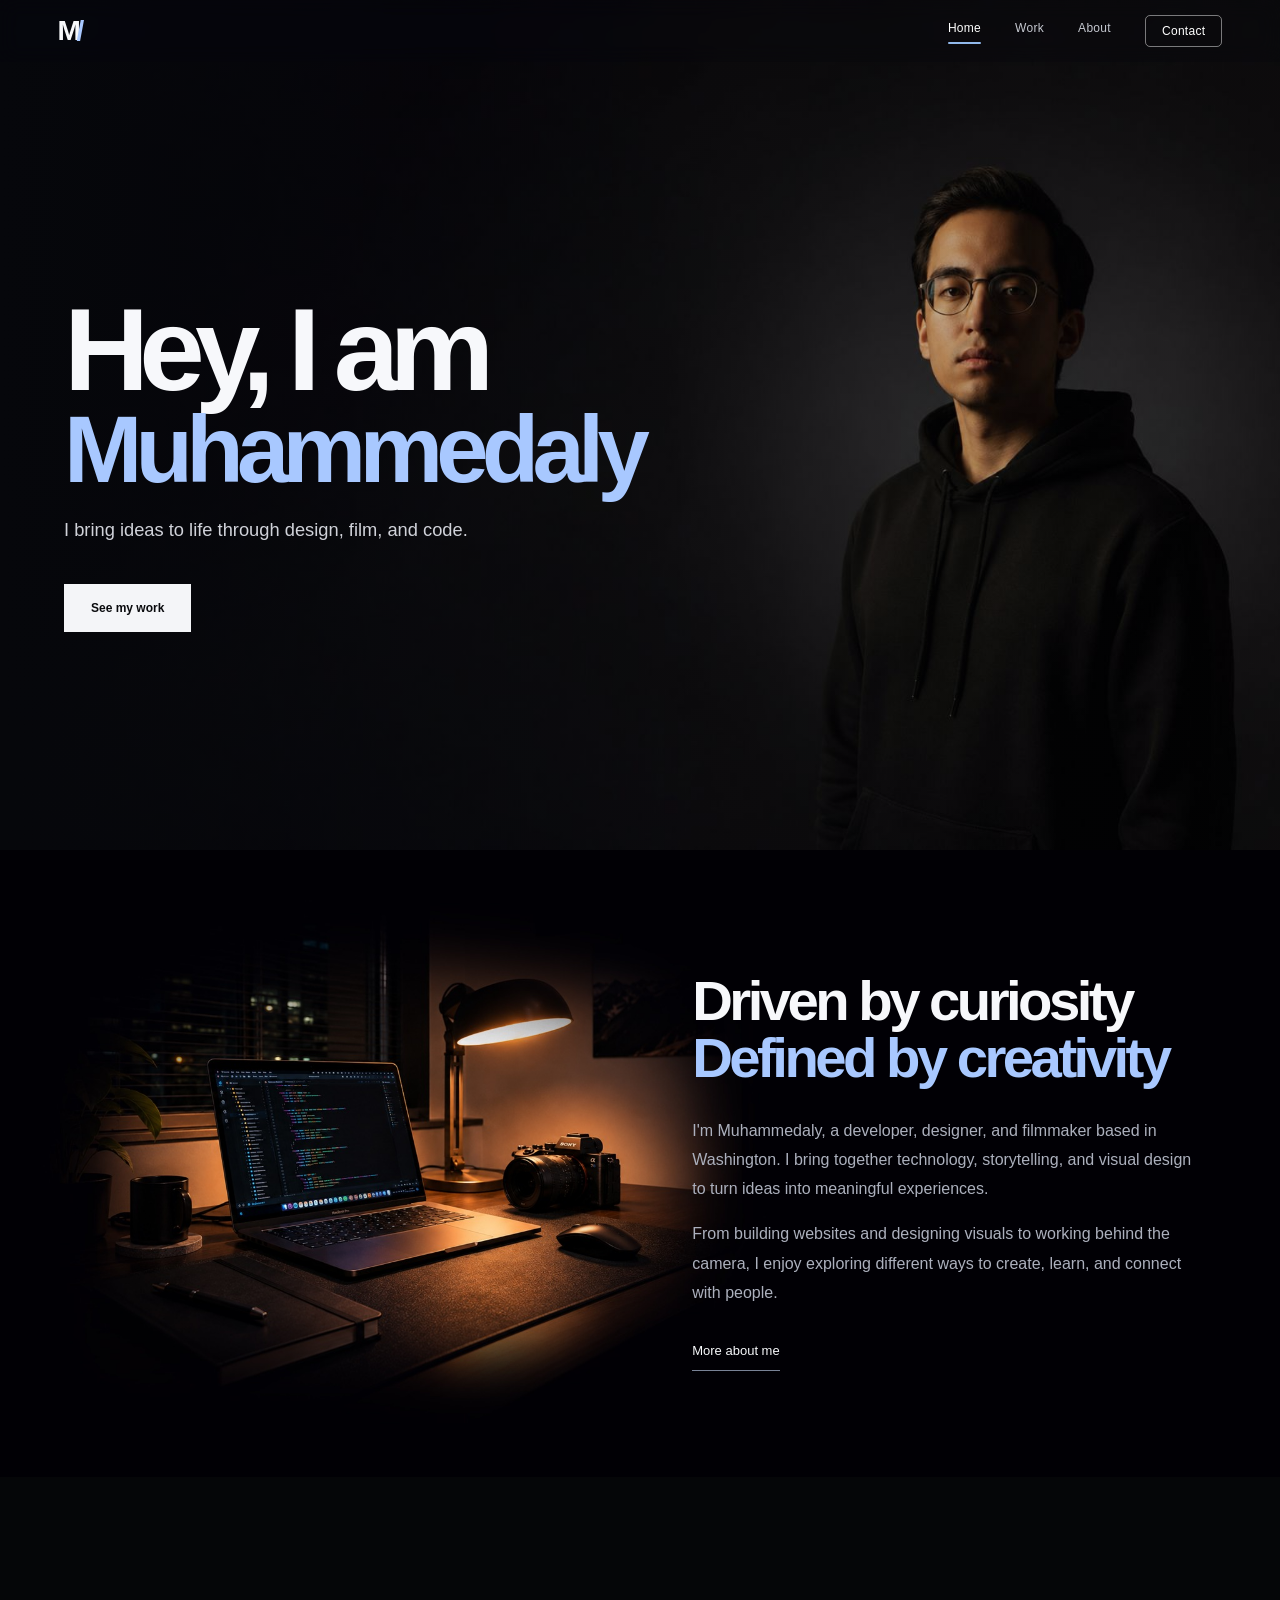
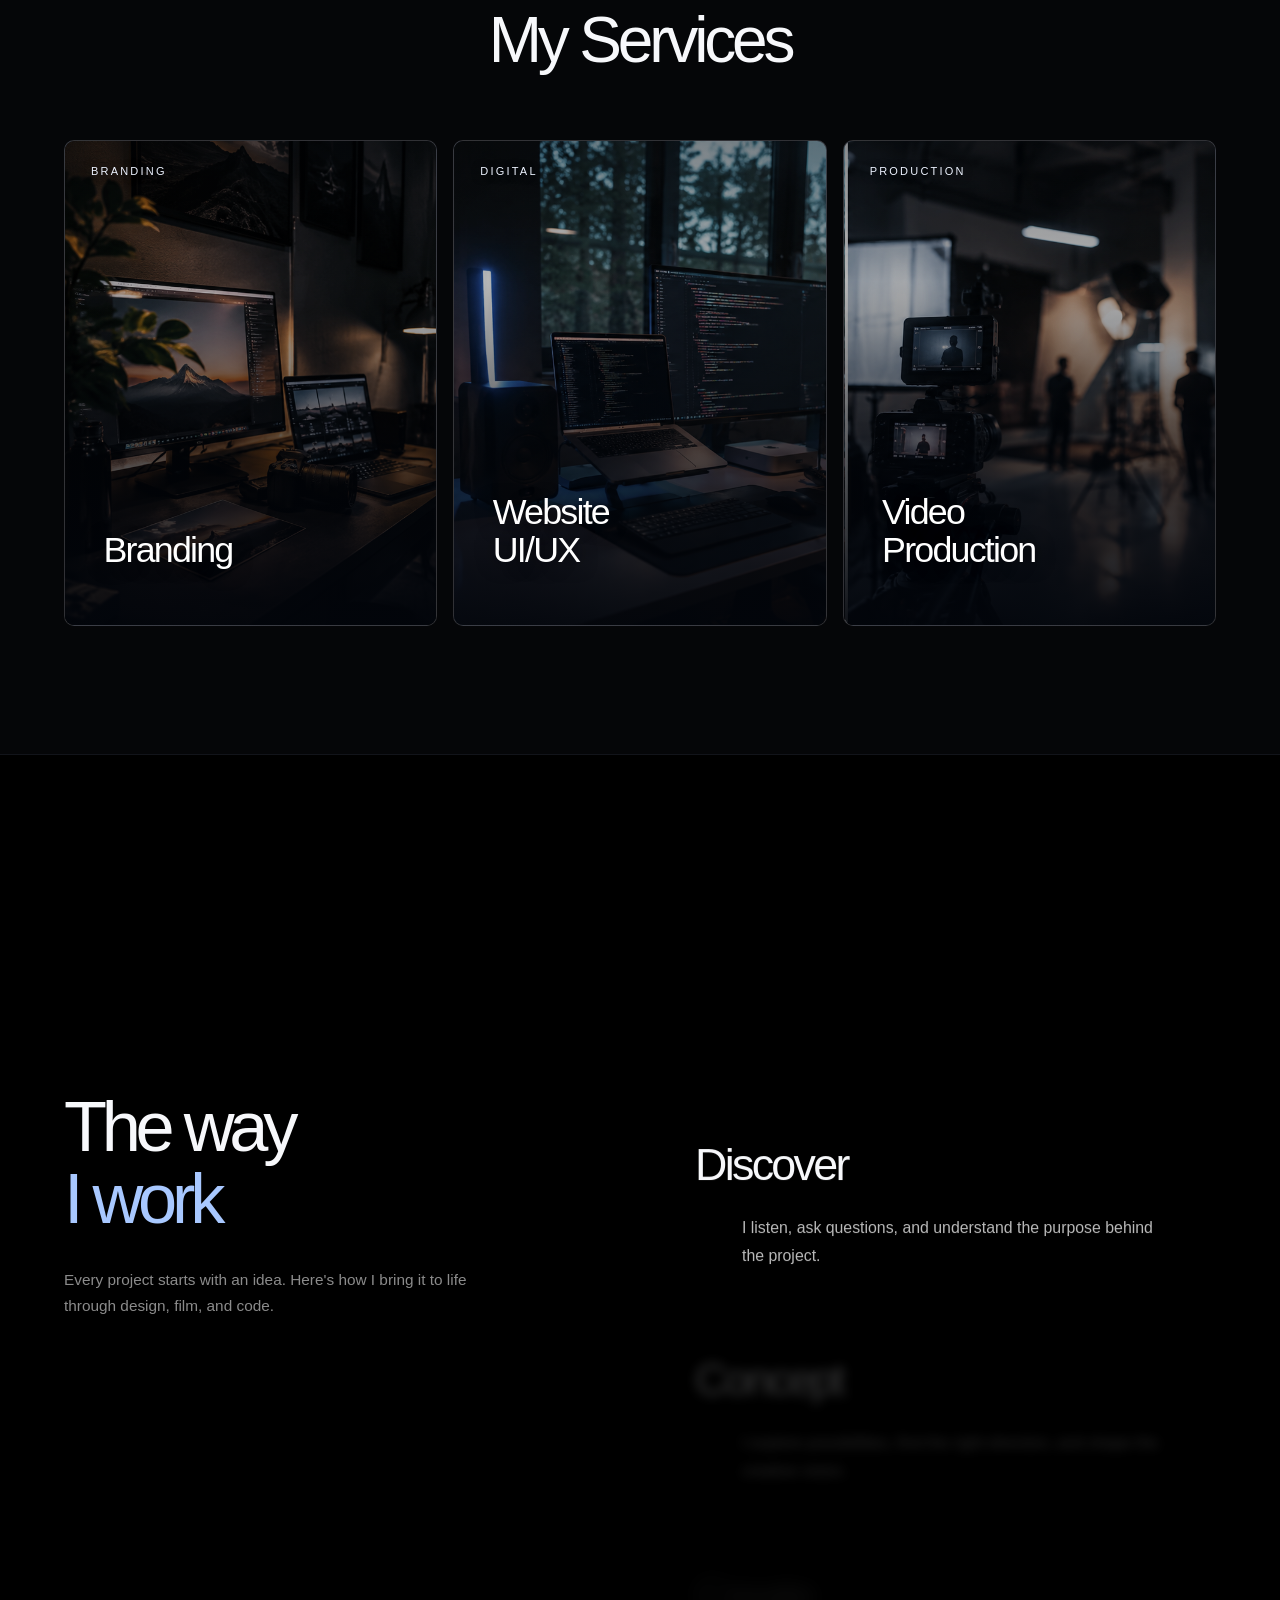
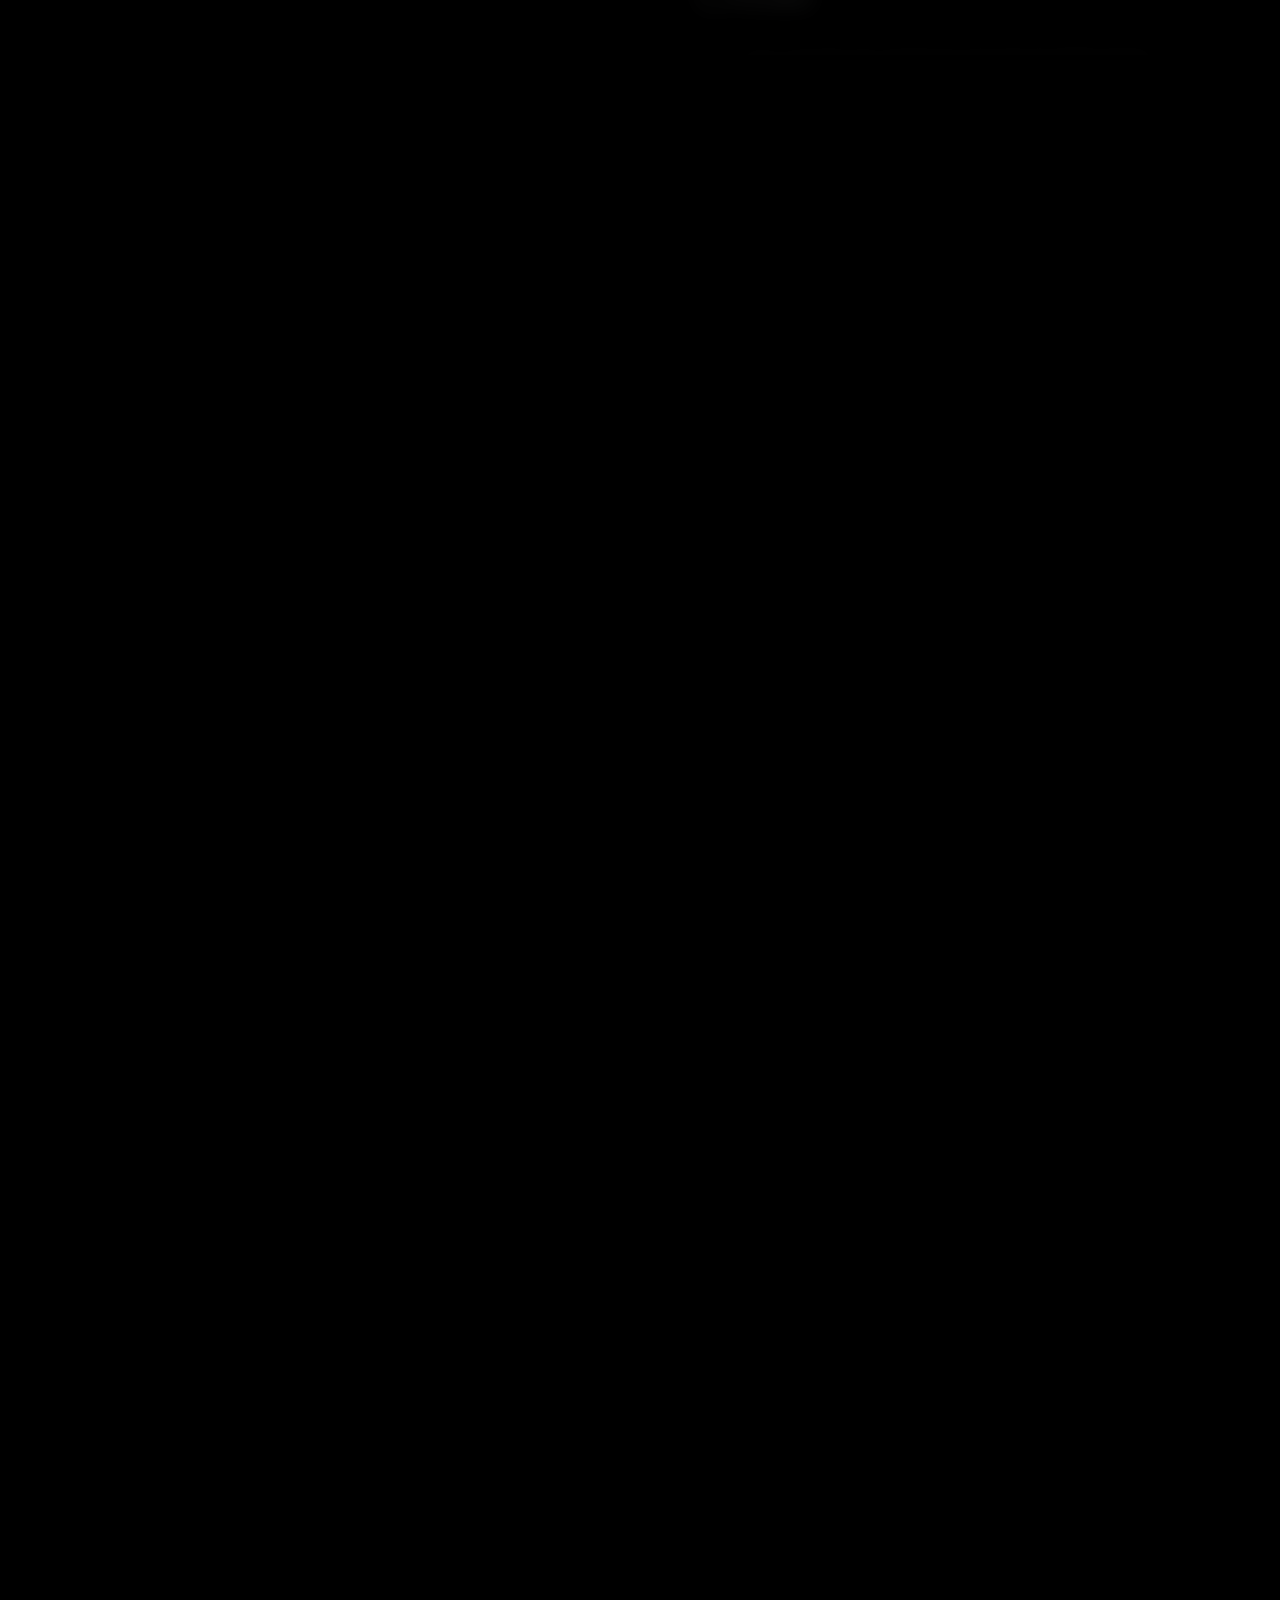
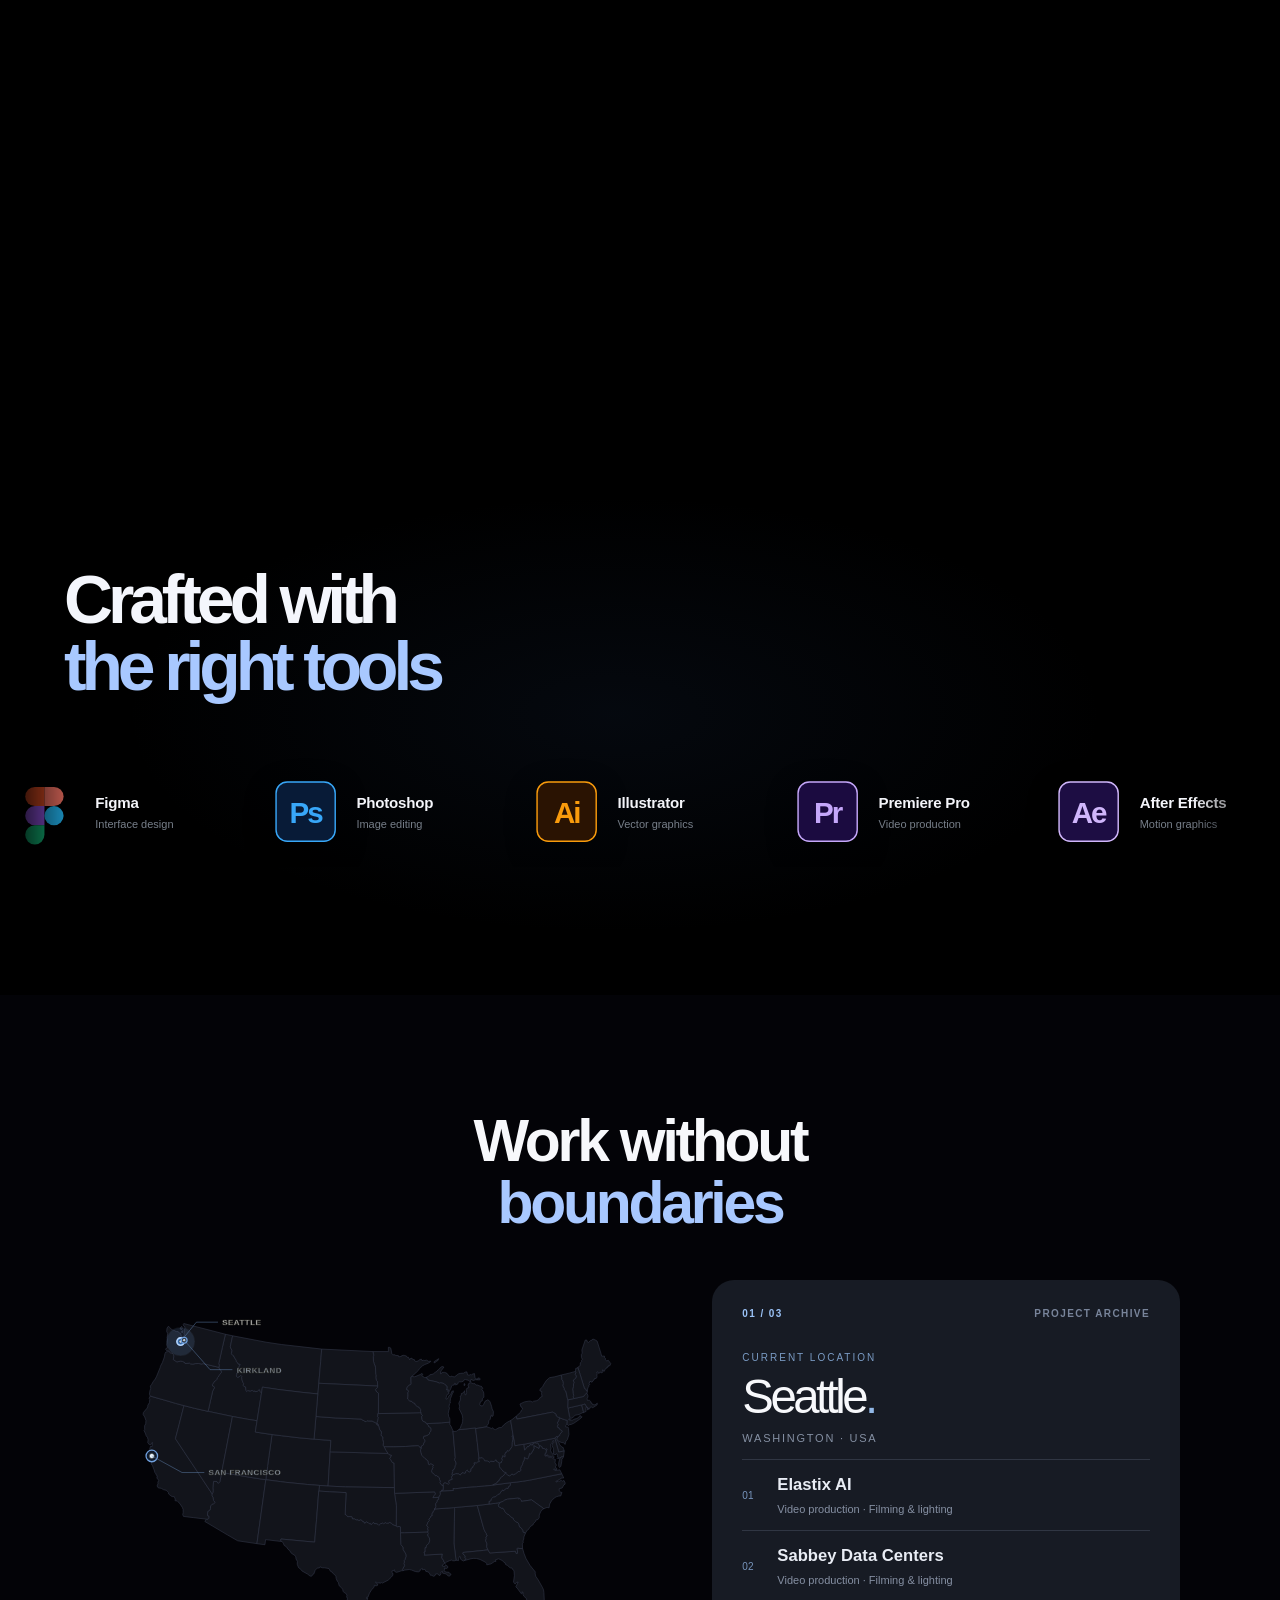
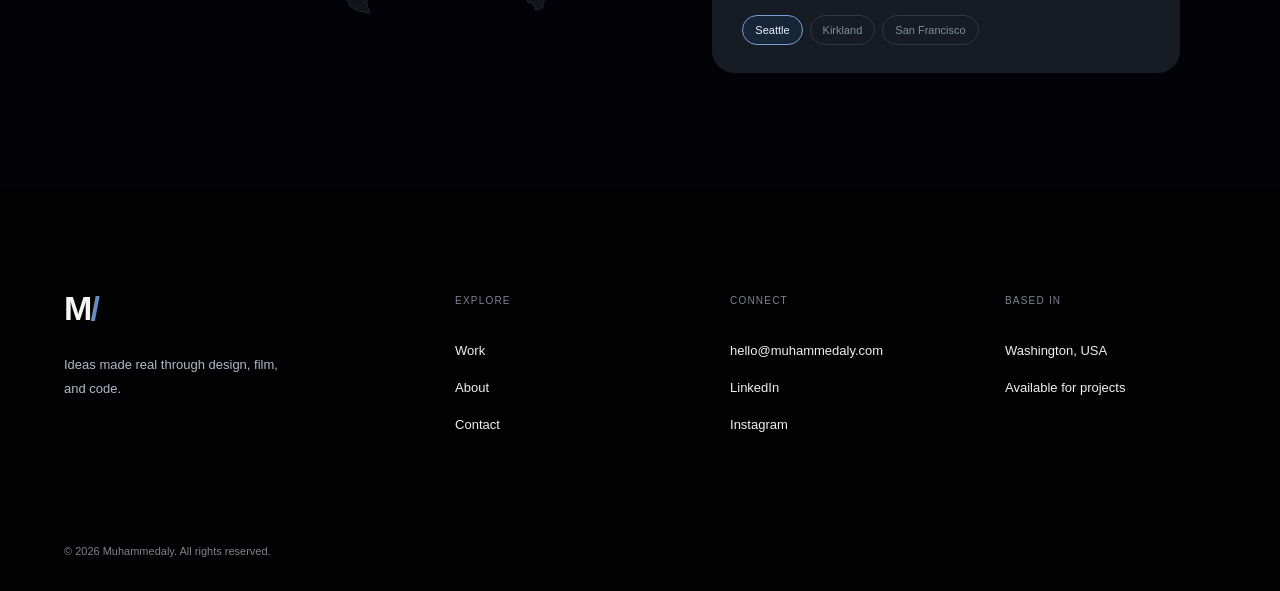
==== commit 40ff4736: "Add files via upload" ====
--- a/muhammedaly-portfolio-v9-svg-map/index.html
+++ b/muhammedaly-portfolio-v9-svg-map/index.html
@@ -845,13 +845,13 @@
 <header class="shell"><a aria-label="Muhammedaly home" class="logo" data-route="home" href="#home">M<span>/</span></a><button aria-expanded="false" aria-label="Open navigation" class="menu-toggle">☰</button><nav aria-label="Main navigation" id="main-nav"><a class="active" data-route="home" href="#home"><span class="nav-label">Home</span></a><a data-route="work" href="#work"><span class="nav-label">Work</span></a><a data-route="about" href="#about"><span class="nav-label">About</span></a><a class="nav-contact" data-route="contact" href="#contact">Contact</a></nav></header>
 <main>
 <div class="page active" id="page-home">
-<section class="hero"><div class="hero-img"></div><div class="shell hero-content"><h1><span>Hey, I am</span><span class="name">Muhammedaly</span></h1><p class="hero-sub">I bring ideas to life through design, film, and code.</p><a class="btn" data-route="work" href="#work">See my work <span>↗</span></a></div><div class="hero-bottom shell"></div></section>
-<section class="section shell about-preview" id="intro"><div class="about-copy reveal"><h2>Driven by curiosity<br/><span class="blue">Defined by creativity</span></h2><p>I'm Muhammedaly, a developer, designer, and filmmaker based in Washington. I bring together technology, storytelling, and visual design to turn ideas into meaningful experiences.</p><p>From building websites and designing visuals to working behind the camera, I enjoy exploring different ways to create, learn, and connect with people.</p><a class="text-link" data-route="about" href="#about">More about me <span>↗</span></a></div></section>
+<section class="hero"><div class="hero-img"></div><div class="shell hero-content"><h1><span>Hey, I am</span><span class="name">Muhammedaly</span></h1><p class="hero-sub">I bring ideas to life through design, film, and code.</p><a class="btn" data-route="work" href="#work">See my work </a></div><div class="hero-bottom shell"></div></section>
+<section class="section shell about-preview" id="intro"><div class="about-copy reveal"><h2>Driven by curiosity<br/><span class="blue">Defined by creativity</span></h2><p>I'm Muhammedaly, a developer, designer, and filmmaker based in Washington. I bring together technology, storytelling, and visual design to turn ideas into meaningful experiences.</p><p>From building websites and designing visuals to working behind the camera, I enjoy exploring different ways to create, learn, and connect with people.</p><a class="text-link" data-route="about" href="#about">More about me </a></div></section>
 <section class="services shell" id="services"><h2 class="services-title" id="services-title">My Services</h2>
 <div class="services-grid">
-<button aria-expanded="false" class="service branding" type="button"><img class="service-photo" src="images/services-branding.png" alt="Branding and graphic design workspace" loading="lazy" decoding="async" /><span class="service-number">BRANDING</span><span class="service-content"><span class="service-title">Branding</span><span class="service-description">Visual identities, thoughtful graphics, and designs that communicate your story.</span></span><span aria-hidden="true" class="service-arrow">↗</span></button>
-<button aria-expanded="false" class="service website" type="button"><img class="service-photo" src="images/services-website.png" alt="Web design and coding workspace" loading="lazy" decoding="async" /><span class="service-number">DIGITAL</span><span class="service-content"><span class="service-title">Website<br/>UI/UX</span><span class="service-description">Modern, responsive websites and creative digital experiences built with care.</span></span><span aria-hidden="true" class="service-arrow">↗</span></button>
-<button aria-expanded="false" class="service video" type="button"><img class="service-photo" src="images/services-video.png" alt="Cinematic camera and film production set" loading="lazy" decoding="async" /><span class="service-number">PRODUCTION</span><span class="service-content"><span class="service-title">Video<br/>Production</span><span class="service-description">Cinematic filming, lighting, and visual production that help stories stand out.</span></span><span aria-hidden="true" class="service-arrow">↗</span></button>
+<button aria-expanded="false" class="service branding" type="button"><img class="service-photo" src="images/services-branding.png" alt="Branding and graphic design workspace" loading="lazy" decoding="async" /><span class="service-number">BRANDING</span><span class="service-content"><span class="service-title">Branding</span><span class="service-description">Visual identities, thoughtful graphics, and designs that communicate your story.</span></span></button>
+<button aria-expanded="false" class="service website" type="button"><img class="service-photo" src="images/services-website.png" alt="Web design and coding workspace" loading="lazy" decoding="async" /><span class="service-number">DIGITAL</span><span class="service-content"><span class="service-title">Website<br/>UI/UX</span><span class="service-description">Modern, responsive websites and creative digital experiences built with care.</span></span></button>
+<button aria-expanded="false" class="service video" type="button"><img class="service-photo" src="images/services-video.png" alt="Cinematic camera and film production set" loading="lazy" decoding="async" /><span class="service-number">PRODUCTION</span><span class="service-content"><span class="service-title">Video<br/>Production</span><span class="service-description">Cinematic filming, lighting, and visual production that help stories stand out.</span></span></button>
 </div></section>
 <section class="process" id="process"><div class="process-sticky"><div class="left"><h2>The way<br/><span class="blue">I work</span></h2><p class="sub">Every project starts with an idea. Here's how I bring it to life through design, film, and code.</p></div><div aria-label="Process stages" class="right"><article class="step" data-step="0"><div class="step-row"><h3>Discover</h3></div><p>I listen, ask questions, and understand the purpose behind the project.</p></article><article class="step" data-step="1"><div class="step-row"><h3>Concept</h3></div><p>I explore possibilities, find the right direction, and shape the creative vision.</p></article><article class="step" data-step="2"><div class="step-row"><h3>Create</h3></div><p>I turn concepts into experiences through thoughtful design, filming, and code.</p></article></div></div></section>
 <section aria-label="Expertise and creative tools" class="expertise shell">
@@ -869,7 +869,7 @@
 <g aria-label="San Francisco, California — view projects" aria-pressed="false" class="map-city" data-city="sanfrancisco" role="button" tabindex="0"><circle class="map-halo" cx="37" cy="211" r="18"></circle><circle class="map-pin-ring" cx="37" cy="211" r="8"></circle><circle class="map-pin" cx="37" cy="211" r="3.5"></circle><path class="map-leader" d="M37 211 L79 234 L110 234"></path><text class="map-label" x="116" y="238">SAN FRANCISCO</text></g>
 </g></svg></div><div class="map-instruction"><span class="map-coordinates">47.6062° N / 122.3321° W</span></div></div>
 <div aria-live="polite" class="map-projects"><div class="map-projects-top"><span id="project-index"></span><span>PROJECT ARCHIVE</span></div><div class="map-current-city"><span class="map-overline">CURRENT LOCATION</span><h3 id="project-city">Seattle<span class="map-city-period">.</span></h3><span class="map-state" id="project-state">WASHINGTON · USA</span></div>
-<div class="map-project-list" id="project-list"><a class="map-project" href="#project/elastix-ai"><span class="map-project-id">01</span><span class="map-project-copy"><strong>Elastix AI</strong><small>Video production · Filming &amp; lighting</small></span><span class="map-project-arrow">↗</span></a><a class="map-project" href="#project/sabey-data-centers"><span class="map-project-id">02</span><span class="map-project-copy"><strong>Sabbey Data Centers</strong><small>Video production · Filming &amp; lighting</small></span><span class="map-project-arrow">↗</span></a></div>
+<div class="map-project-list" id="project-list"><a class="map-project" href="#project/elastix-ai"><span class="map-project-id">01</span><span class="map-project-copy"><strong>Elastix AI</strong><small>Video production · Filming &amp; lighting</small></span></a><a class="map-project" href="#project/sabey-data-centers"><span class="map-project-id">02</span><span class="map-project-copy"><strong>Sabbey Data Centers</strong><small>Video production · Filming &amp; lighting</small></span></a></div>
 <div aria-label="Choose a project location" class="map-city-tabs" role="group"><button aria-pressed="true" class="map-city-tab is-active" data-city="seattle" type="button">Seattle</button><button aria-pressed="false" class="map-city-tab" data-city="kirkland" type="button">Kirkland</button><button aria-pressed="false" class="map-city-tab" data-city="sanfrancisco" type="button">San Francisco</button></div></div></div></section>
 </div>
 <div class="page work-page" id="page-work">
@@ -880,35 +880,35 @@
 <div class="work-collection-head"><div><h2>Selected projects</h2></div></div>
 <div aria-label="Filter projects" class="work-filters" role="group"><button aria-pressed="true" class="work-filter is-selected" data-work-filter="all" type="button">All work <span>06</span></button><button aria-pressed="false" class="work-filter" data-work-filter="film" type="button">Film <span>05</span></button><button aria-pressed="false" class="work-filter" data-work-filter="design" type="button">Design <span>01</span></button><button aria-pressed="false" class="work-filter" data-work-filter="code" type="button">Development <span>01</span></button></div>
 <div class="work-project-grid">
-<article data-project="elastix-ai" class="work-project" data-category="film"><a aria-label="View project details" class="work-project-visual visual-elastix" href="#project/elastix-ai"><img src="assets/embedded/4b103fef050c89d8.jpg" alt="Elastix AI project cover" loading="lazy" decoding="async" /></a><div class="work-project-meta"><div><span class="work-project-category">VIDEO PRODUCTION · SEATTLE, WA</span><h3>Elastix AI</h3><a class="project-read-more" href="#project/elastix-ai">Explore project <span aria-hidden="true">↗</span></a><p class="work-company-description"><a href="https://www.elastix.ai/" target="_blank" rel="noopener noreferrer">ElastixAI</a> is the full-stack AI inference platform that delivers an order-of-magnitude improvement in cost and energy efficiency by co-designing machine learning, software, and reconfigurable hardware — enabling elastic, future-proof AI at scale.</p></div></div></article>
-<article data-project="sabey-data-centers" class="work-project" data-category="film"><a aria-label="View project details" class="work-project-visual visual-sabbey" href="#project/sabey-data-centers"><img src="assets/embedded/ba26c4df3b19c212.jpg" alt="Sabbey Data Centers project cover" loading="lazy" decoding="async" /></a><div class="work-project-meta"><div><span class="work-project-category">VIDEO PRODUCTION · SEATTLE, WA</span><h3>Sabbey Data Centers</h3><a class="project-read-more" href="#project/sabey-data-centers">Explore project <span aria-hidden="true">↗</span></a><p class="work-company-description"><a href="https://sabeydatacenters.com/" target="_blank" rel="noopener noreferrer">Sabbey Data Centers</a> designs, builds, and operates reliable, energy-efficient data centers across the United States, providing scalable infrastructure for enterprise and hyperscale organizations.</p></div></div></article>
-<article data-project="steiger-dynamics" class="work-project" data-category="film"><a aria-label="View project details" class="work-project-visual visual-stead" href="#project/steiger-dynamics"><img src="assets/embedded/9194fd2aef733576.jpg" alt="Steiger Dynamics workstation project cover" loading="lazy" decoding="async" /></a><div class="work-project-meta"><div><span class="work-project-category">VIDEO PRODUCTION · SAN FRANCISCO, CA</span><h3>Steiger Dynamics</h3><a class="project-read-more" href="#project/steiger-dynamics">Explore project <span aria-hidden="true">↗</span></a><p class="work-company-description"><a href="https://www.steigerdynamics.com/" target="_blank" rel="noopener noreferrer">Steiger Dynamics</a> builds high-performance custom computers, professional workstations, and rackmount systems for creators, businesses, and demanding technical workflows.</p></div></div></article>
-<article data-project="eastside-business-alliance" class="work-project" data-category="film"><a href="#project/eastside-business-alliance" aria-label="View project details" class="work-project-visual visual-eastside"><img src="assets/embedded/f9dbff524b0e7432.jpg" alt="EastSide Business Alliance project cover" loading="lazy" decoding="async" /></a><div class="work-project-meta"><div><span class="work-project-category">VIDEO PRODUCTION · KIRKLAND, WA</span><h3>EastSide Business Alliance</h3><a class="project-read-more" href="#project/eastside-business-alliance">Explore project <span aria-hidden="true">↗</span></a><p class="work-company-description"><a href="https://eastsideba.com/" target="_blank" rel="noopener noreferrer">EastSide Business Alliance</a> connects local business owners and professionals through networking, referrals, and community events that support mutual growth.</p></div></div></article>
+<article data-project="elastix-ai" class="work-project" data-category="film"><a aria-label="View project details" class="work-project-visual visual-elastix" href="#project/elastix-ai"><img src="assets/embedded/4b103fef050c89d8.jpg" alt="Elastix AI project cover" loading="lazy" decoding="async" /></a><div class="work-project-meta"><div><span class="work-project-category">VIDEO PRODUCTION · SEATTLE, WA</span><h3>Elastix AI</h3><a class="project-read-more" href="#project/elastix-ai">Explore project </a><p class="work-company-description"><a href="https://www.elastix.ai/" target="_blank" rel="noopener noreferrer">ElastixAI</a> is the full-stack AI inference platform that delivers an order-of-magnitude improvement in cost and energy efficiency by co-designing machine learning, software, and reconfigurable hardware — enabling elastic, future-proof AI at scale.</p></div></div></article>
+<article data-project="sabey-data-centers" class="work-project" data-category="film"><a aria-label="View project details" class="work-project-visual visual-sabbey" href="#project/sabey-data-centers"><img src="assets/embedded/ba26c4df3b19c212.jpg" alt="Sabbey Data Centers project cover" loading="lazy" decoding="async" /></a><div class="work-project-meta"><div><span class="work-project-category">VIDEO PRODUCTION · SEATTLE, WA</span><h3>Sabbey Data Centers</h3><a class="project-read-more" href="#project/sabey-data-centers">Explore project </a><p class="work-company-description"><a href="https://sabeydatacenters.com/" target="_blank" rel="noopener noreferrer">Sabbey Data Centers</a> designs, builds, and operates reliable, energy-efficient data centers across the United States, providing scalable infrastructure for enterprise and hyperscale organizations.</p></div></div></article>
+<article data-project="steiger-dynamics" class="work-project" data-category="film"><a aria-label="View project details" class="work-project-visual visual-stead" href="#project/steiger-dynamics"><img src="assets/embedded/9194fd2aef733576.jpg" alt="Steiger Dynamics workstation project cover" loading="lazy" decoding="async" /></a><div class="work-project-meta"><div><span class="work-project-category">VIDEO PRODUCTION · SAN FRANCISCO, CA</span><h3>Steiger Dynamics</h3><a class="project-read-more" href="#project/steiger-dynamics">Explore project </a><p class="work-company-description"><a href="https://www.steigerdynamics.com/" target="_blank" rel="noopener noreferrer">Steiger Dynamics</a> builds high-performance custom computers, professional workstations, and rackmount systems for creators, businesses, and demanding technical workflows.</p></div></div></article>
+<article data-project="eastside-business-alliance" class="work-project" data-category="film"><a href="#project/eastside-business-alliance" aria-label="View project details" class="work-project-visual visual-eastside"><img src="assets/embedded/f9dbff524b0e7432.jpg" alt="EastSide Business Alliance project cover" loading="lazy" decoding="async" /></a><div class="work-project-meta"><div><span class="work-project-category">VIDEO PRODUCTION · KIRKLAND, WA</span><h3>EastSide Business Alliance</h3><a class="project-read-more" href="#project/eastside-business-alliance">Explore project </a><p class="work-company-description"><a href="https://eastsideba.com/" target="_blank" rel="noopener noreferrer">EastSide Business Alliance</a> connects local business owners and professionals through networking, referrals, and community events that support mutual growth.</p></div></div></article>
 <article data-project="oasis-foundation" class="work-project" data-category="film design">
   <a href="#project/oasis-foundation" aria-label="View project details" class="work-project-visual visual-oasis" aria-label="Oasis Foundation project preview placeholder"><img src="assets/embedded/1afd80e4f57655fc.jpg" alt="Oasis Foundation project cover" loading="lazy" decoding="async" />
     
   </a>
-  <div class="work-project-meta"><div><span class="work-project-category">DESIGN · VIDEOGRAPHY · PHOTOGRAPHY</span><h3>Oasis Foundation</h3><a class="project-read-more" href="#project/oasis-foundation">Explore project <span aria-hidden="true">↗</span></a><p class="work-company-description"><a href="https://oasiswa.org/about-us" target="_blank" rel="noopener noreferrer">Oasis Foundation</a> is a Seattle-area nonprofit that brings communities together through cultural events, social activities, and educational programs, encouraging cultural exchange and meaningful connections.</p></div></div>
+  <div class="work-project-meta"><div><span class="work-project-category">DESIGN · VIDEOGRAPHY · PHOTOGRAPHY</span><h3>Oasis Foundation</h3><a class="project-read-more" href="#project/oasis-foundation">Explore project </a><p class="work-company-description"><a href="https://oasiswa.org/about-us" target="_blank" rel="noopener noreferrer">Oasis Foundation</a> is a Seattle-area nonprofit that brings communities together through cultural events, social activities, and educational programs, encouraging cultural exchange and meaningful connections.</p></div></div>
 </article>
 <article class="work-project" data-category="code" data-project="personal-portfolio">
 <a class="work-project-visual visual-self" href="#project/personal-portfolio" aria-label="View Muhammedaly personal portfolio project"><img src="assets/embedded/abccb15a6cb096c6.jpg" alt="Muhammedaly portfolio homepage screenshot" loading="lazy" decoding="async" /></a>
-<div class="work-project-meta"><div><span class="work-project-category">FRONTEND DEVELOPMENT · PERSONAL PROJECT</span><h3>Muhammedaly — Personal Portfolio</h3><a class="project-read-more" href="#project/personal-portfolio">Explore project <span aria-hidden="true">↗</span></a><p class="work-company-description">A responsive, cinematic portfolio built with HTML, CSS, and JavaScript to present work across film, design, and code.</p></div></div>
+<div class="work-project-meta"><div><span class="work-project-category">FRONTEND DEVELOPMENT · PERSONAL PROJECT</span><h3>Muhammedaly — Personal Portfolio</h3><a class="project-read-more" href="#project/personal-portfolio">Explore project </a><p class="work-company-description">A responsive, cinematic portfolio built with HTML, CSS, and JavaScript to present work across film, design, and code.</p></div></div>
 </article>
 </div>
-<div class="work-empty" hidden=""><span>COMING SOON / MORE IN THE MAKING</span><h3>New work is on its way<span class="blue">.</span></h3><p>I'll be adding selected projects in this category as they're ready to share.</p><button data-show-film="" type="button">Explore film projects ↗</button></div>
+<div class="work-empty" hidden=""><span>COMING SOON / MORE IN THE MAKING</span><h3>New work is on its way<span class="blue">.</span></h3><p>I'll be adding selected projects in this category as they're ready to share.</p><button data-show-film="" type="button">Explore film projects</button></div>
 
 </div>
-<div class="work-cta shell"><div><h2>Have something<br/>in <em>mind?</em></h2><a class="work-cta-link" data-route="contact" href="#contact">Let's talk <span>↗</span></a></div></div>
+<div class="work-cta shell"><div><h2>Have something<br/>in <em>mind?</em></h2><a class="work-cta-link" data-route="contact" href="#contact">Let's talk </a></div></div>
 </div>
 
 <section class="page project-detail-page" id="page-project" aria-label="Project details">
   <div class="project-detail-shell shell">
-    <a class="project-back" href="#work" id="project-back">← Back to all projects</a>
+    <a class="project-back" href="#work" id="project-back">Back to all projects</a>
     <div class="project-detail-heading"><span class="project-detail-eyebrow" id="detail-kind"></span><h1 id="detail-title"></h1><p id="detail-intro"></p></div>
     <div class="project-detail-feature" id="detail-feature"></div>
     <div class="project-detail-info"><div><h2>Behind the work</h2><p id="detail-overview"></p></div><div class="project-detail-facts"><div><span class="detail-label">MY ROLE</span><p id="detail-role"></p></div><div><span class="detail-label">LOCATION</span><p id="detail-location"></p></div></div></div>
     <div class="project-detail-external" id="detail-external"></div>
-    <div class="project-detail-bottom"><a href="#work" class="project-back">← All projects</a><button type="button" class="project-next" id="detail-next">Next project ↗</button></div>
+    <div class="project-detail-bottom"><a href="#work" class="project-back">All projects</a><button type="button" class="project-next" id="detail-next">Next project</button></div>
   </div>
 </section>
 <section class="page about-page" id="page-about">
@@ -934,7 +934,7 @@
             <a class="story-nav-link" href="#story-chapter-4" data-story-step="3"><span class="story-nav-dot"></span><span>04</span><span>A NEW COUNTRY</span></a>
             <a class="story-nav-link" href="#story-chapter-5" data-story-step="4"><span class="story-nav-dot"></span><span>05</span><span>CREATING TODAY</span></a>
             <a class="story-nav-link" href="#story-chapter-6" data-story-step="5"><span class="story-nav-dot"></span><span>06</span><span>UNWRITTEN</span></a>
-            <span class="story-nav-footnote">SCROLL TO EXPLORE &nbsp; ↓</span>
+            <span class="story-nav-footnote">SCROLL TO EXPLORE &nbsp;</span>
           </aside>
           <div class="story-chapters">
             <div class="story-progress-rail"><span id="story-progress-fill"></span></div>
@@ -1035,7 +1035,7 @@
           <label for="contact-message">Message<span class="contact-required" aria-hidden="true">*</span></label>
           <textarea id="contact-message" name="message" rows="6" placeholder="Enter your message" required></textarea>
         </div>
-        <button class="contact-form-submit" type="submit">Send message <span aria-hidden="true">↗</span></button>
+        <button class="contact-form-submit" type="submit">Send message </button>
         <p id="contact-form-hint" class="contact-form-hint" role="status" aria-live="polite">Your message will be sent securely through Formspree. I'll get back to you as soon as I can.</p>
       </form>
     </div>
@@ -1116,7 +1116,7 @@
  document.getElementById('project-index').textContent=data.index;
  const coordinates=document.querySelector('.map-coordinates');if(coordinates)coordinates.textContent=data.coords;
  list.replaceChildren();
- data.projects.forEach((project,i)=>{const item=document.createElement(project.url?'a':'div');item.className='map-project';if(project.url){item.href=project.url;item.addEventListener('click',e=>{e.preventDefault();openProject(project.url.slice('#project/'.length));});}const id=document.createElement('span');id.className='map-project-id';id.textContent=String(i+1).padStart(2,'0');const copy=document.createElement('span');copy.className='map-project-copy';const title=document.createElement('strong');title.textContent=project.name;const detail=document.createElement('small');detail.textContent=project.description;copy.append(title,detail);const arrow=document.createElement('span');arrow.className='map-project-arrow';arrow.textContent=project.url?'↗':'—';item.append(id,copy,arrow);list.append(item);});
+ data.projects.forEach((project,i)=>{const item=document.createElement(project.url?'a':'div');item.className='map-project';if(project.url){item.href=project.url;item.addEventListener('click',e=>{e.preventDefault();openProject(project.url.slice('#project/'.length));});}const id=document.createElement('span');id.className='map-project-id';id.textContent=String(i+1).padStart(2,'0');const copy=document.createElement('span');copy.className='map-project-copy';const title=document.createElement('strong');title.textContent=project.name;const detail=document.createElement('small');detail.textContent=project.description;copy.append(title,detail);item.append(id,copy);list.append(item);});
  marks.forEach(m=>{const active=m.dataset.city===city;m.classList.toggle('is-selected',active);m.setAttribute('aria-pressed',String(active))});tabs.forEach(b=>{const active=b.dataset.city===city;b.classList.toggle('is-active',active);b.setAttribute('aria-pressed',String(active))});}
  [...marks,...tabs].forEach(el=>{el.addEventListener('click',()=>choose(el.dataset.city));if(el.classList.contains('map-city'))el.addEventListener('keydown',e=>{if(e.key==='Enter'||e.key===' '){e.preventDefault();choose(el.dataset.city)}})});
  choose('seattle');
@@ -1209,7 +1209,7 @@
       const link=document.createElement('a');
       link.href='https://www.youtube.com/watch?v='+encodeURIComponent(videoId);
       link.target='_blank';link.rel='noopener noreferrer';
-      link.className='detail-video-fallback';link.textContent='Watch on YouTube ↗';
+      link.className='detail-video-fallback';link.textContent='Watch on YouTube';
       meta.append(label,link);wrapper.append(meta);feature.append(wrapper);
     });
   }
@@ -1223,8 +1223,8 @@
   }
   else if(!p.localVideo) {const panel=document.createElement('div');panel.className='detail-placeholder';const label=document.createElement('small');label.textContent=p.kind.split(' · ')[0];const heading=document.createElement('strong');heading.textContent=p.name;const caption=document.createElement('p');caption.textContent=p.slug==='personal-portfolio'?'Explore the live site using the link below.':'Media gallery coming soon — project images and videos will be added here.';panel.append(label,heading,caption);feature.append(panel)}
   const links=document.getElementById('detail-external');links.replaceChildren();
-  if(p.slug!=='personal-portfolio'){const a=document.createElement('a');a.className='detail-external-link';a.href=p.site;a.target='_blank';a.rel='noopener noreferrer';a.textContent='Visit organization website ↗';links.append(a);}
-  const next=portfolioProjects[(i+1)%portfolioProjects.length];document.getElementById('detail-next').textContent='Next: '+next.name+' ↗';document.getElementById('detail-next').onclick=()=>openProject(next.slug);
+  if(p.slug!=='personal-portfolio'){const a=document.createElement('a');a.className='detail-external-link';a.href=p.site;a.target='_blank';a.rel='noopener noreferrer';a.textContent='Visit organization website';links.append(a);}
+  const next=portfolioProjects[(i+1)%portfolioProjects.length];document.getElementById('detail-next').textContent='Next: '+next.name+'';document.getElementById('detail-next').onclick=()=>openProject(next.slug);
   showPage('project');
   document.querySelectorAll('nav [data-route]').forEach(a=>a.classList.toggle('active',a.dataset.route==='work'));
   document.title=p.name+' — Work | Muhammedaly';
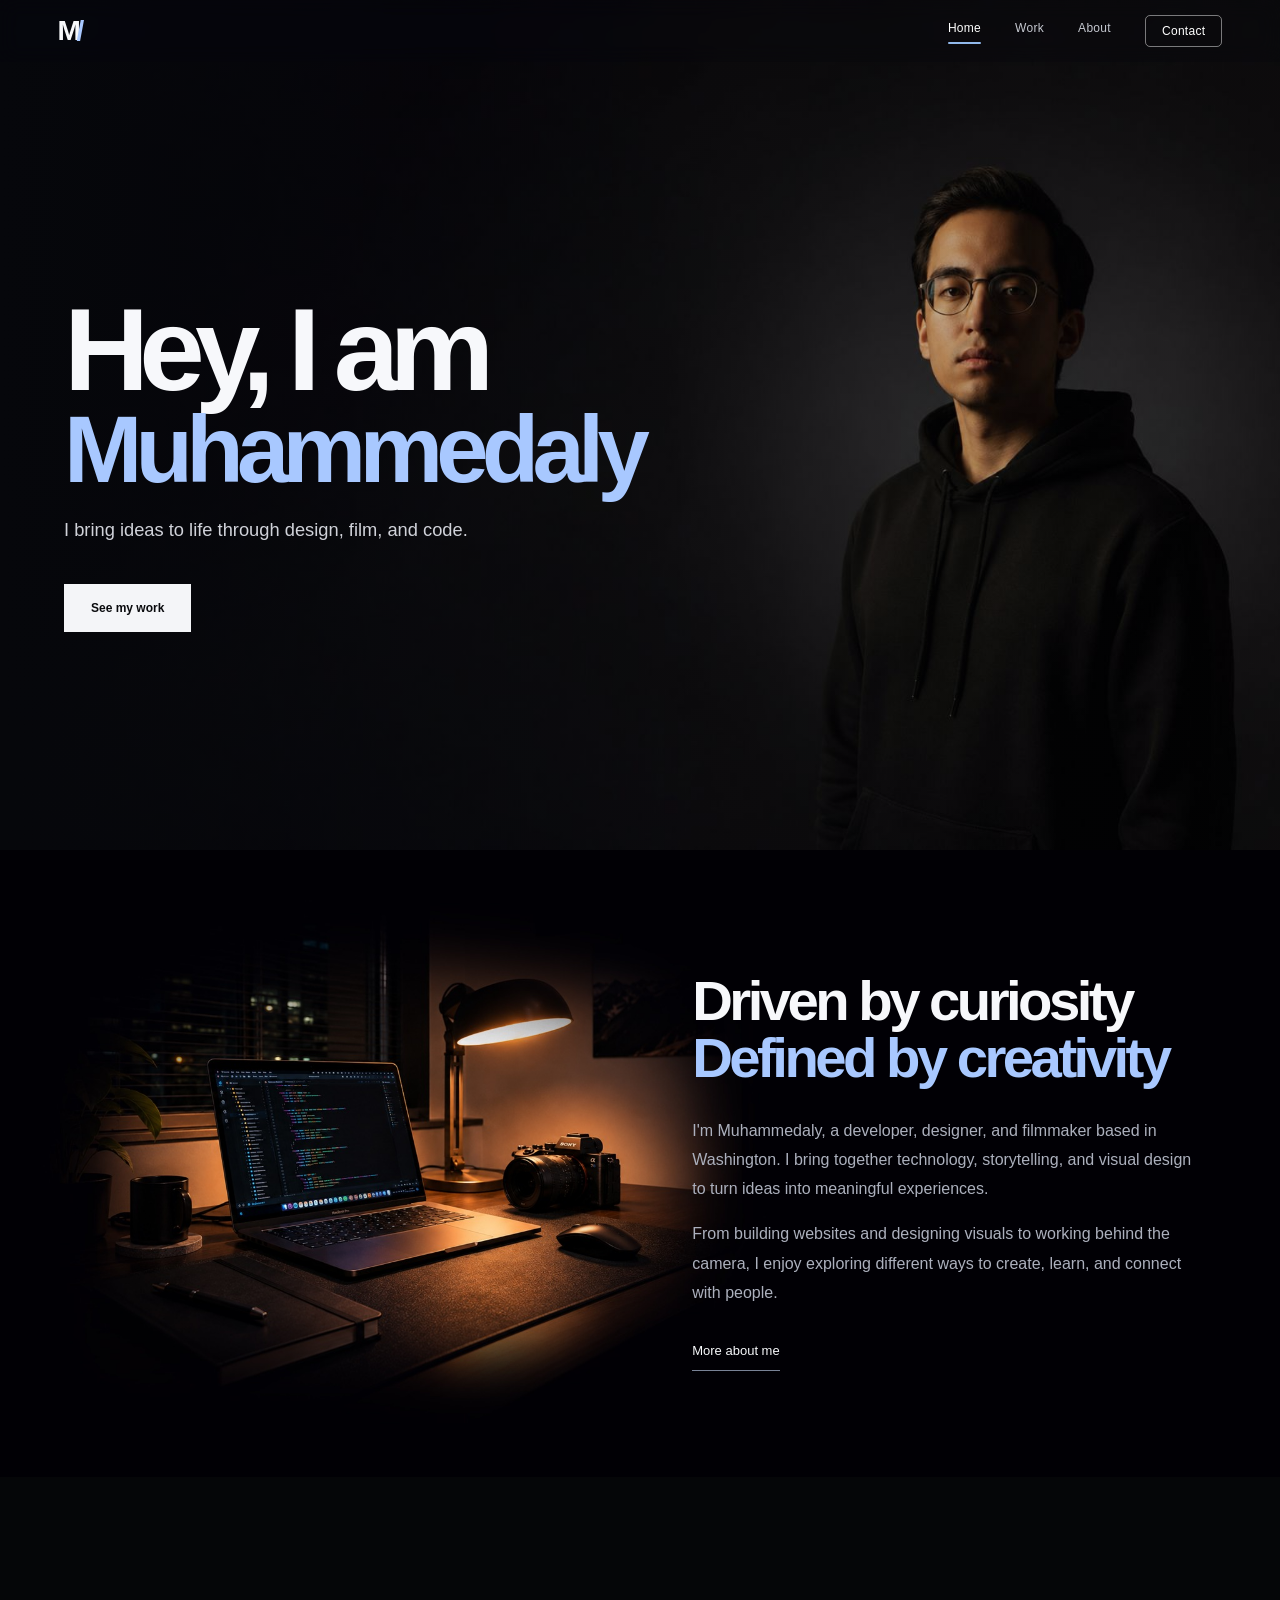
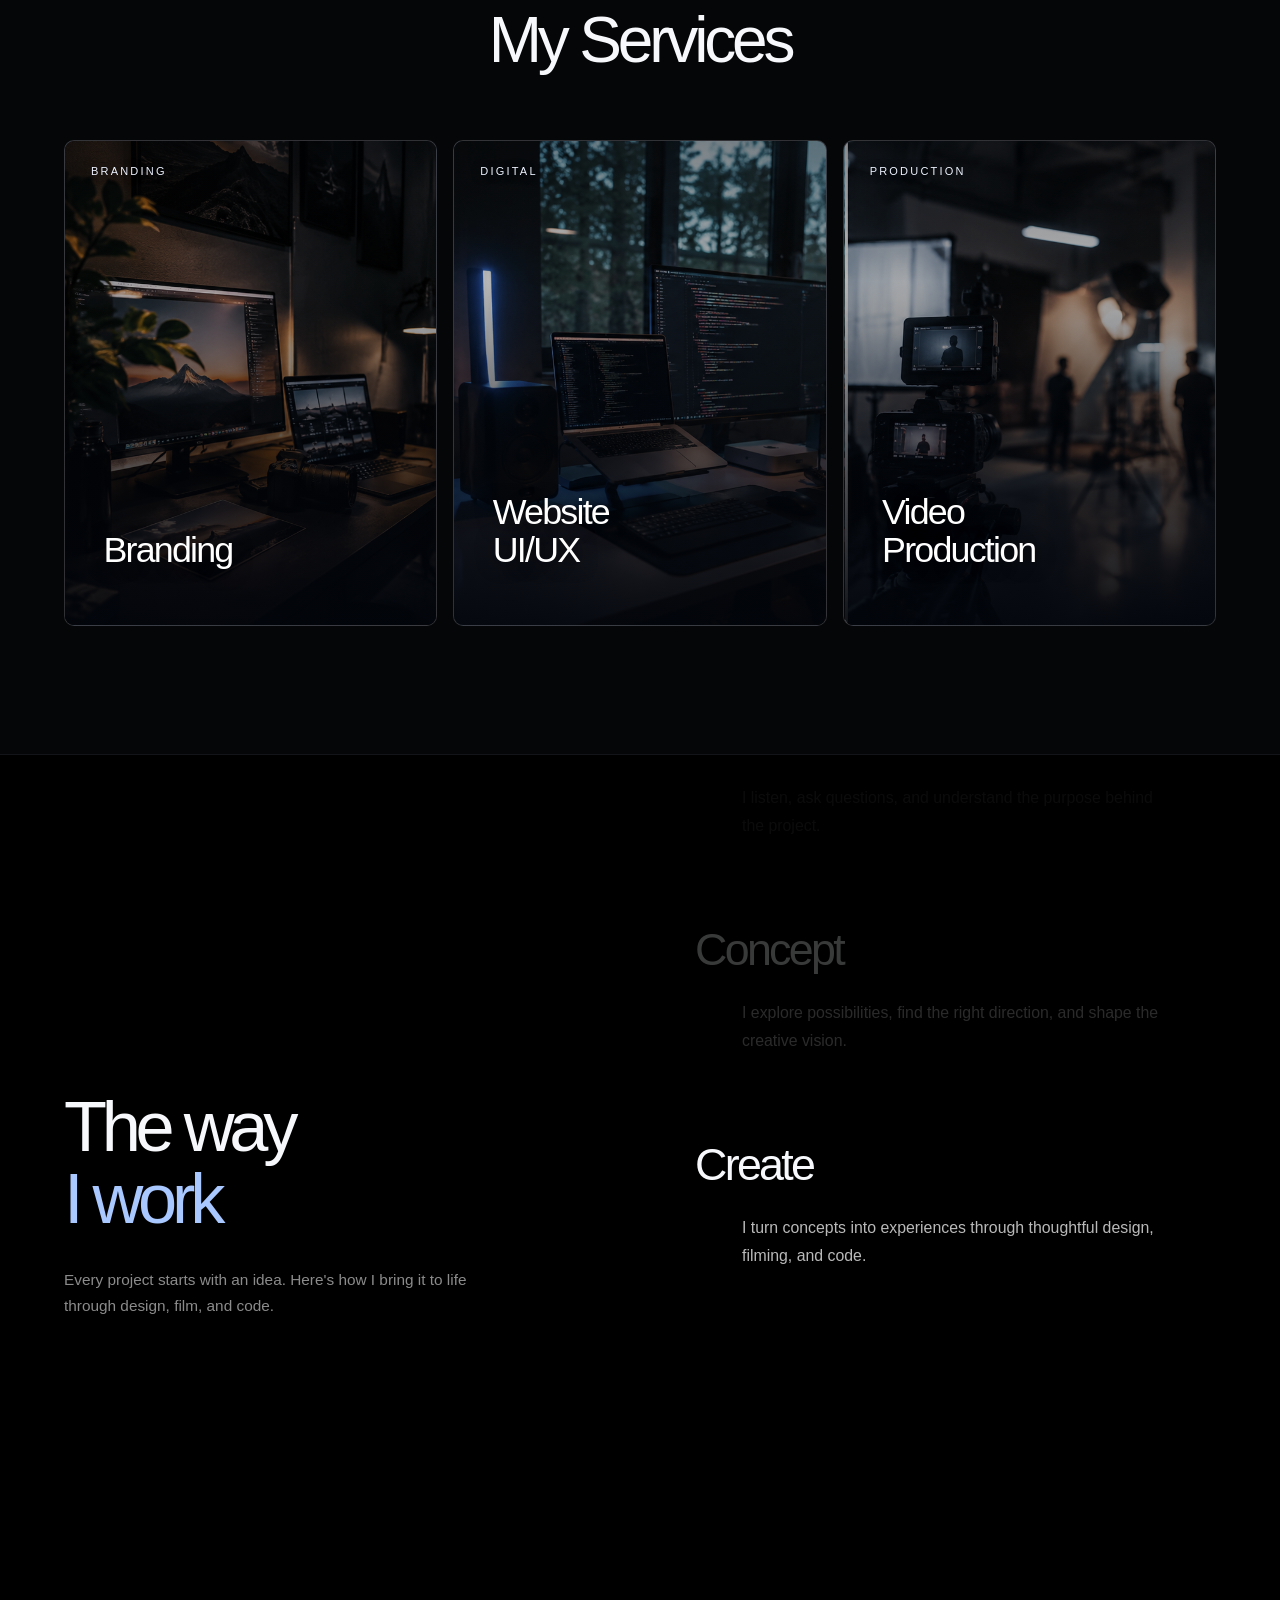
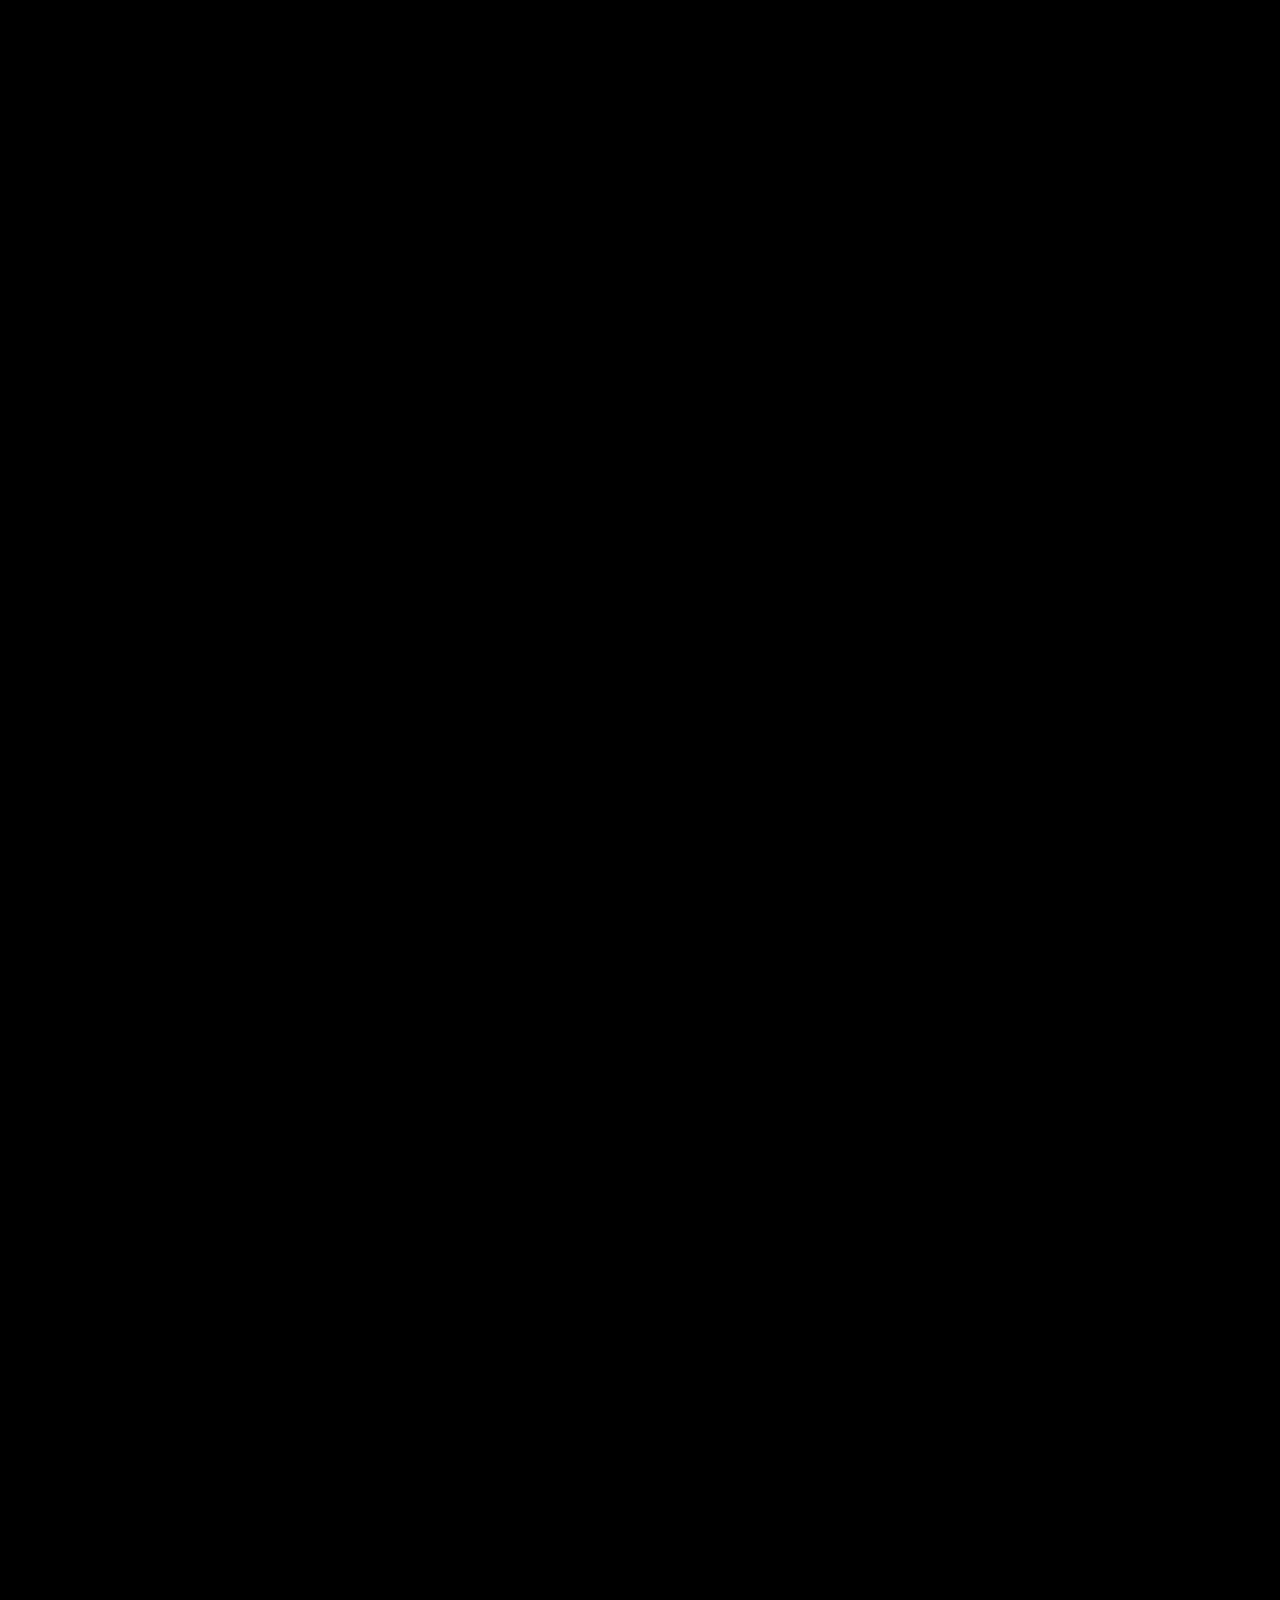
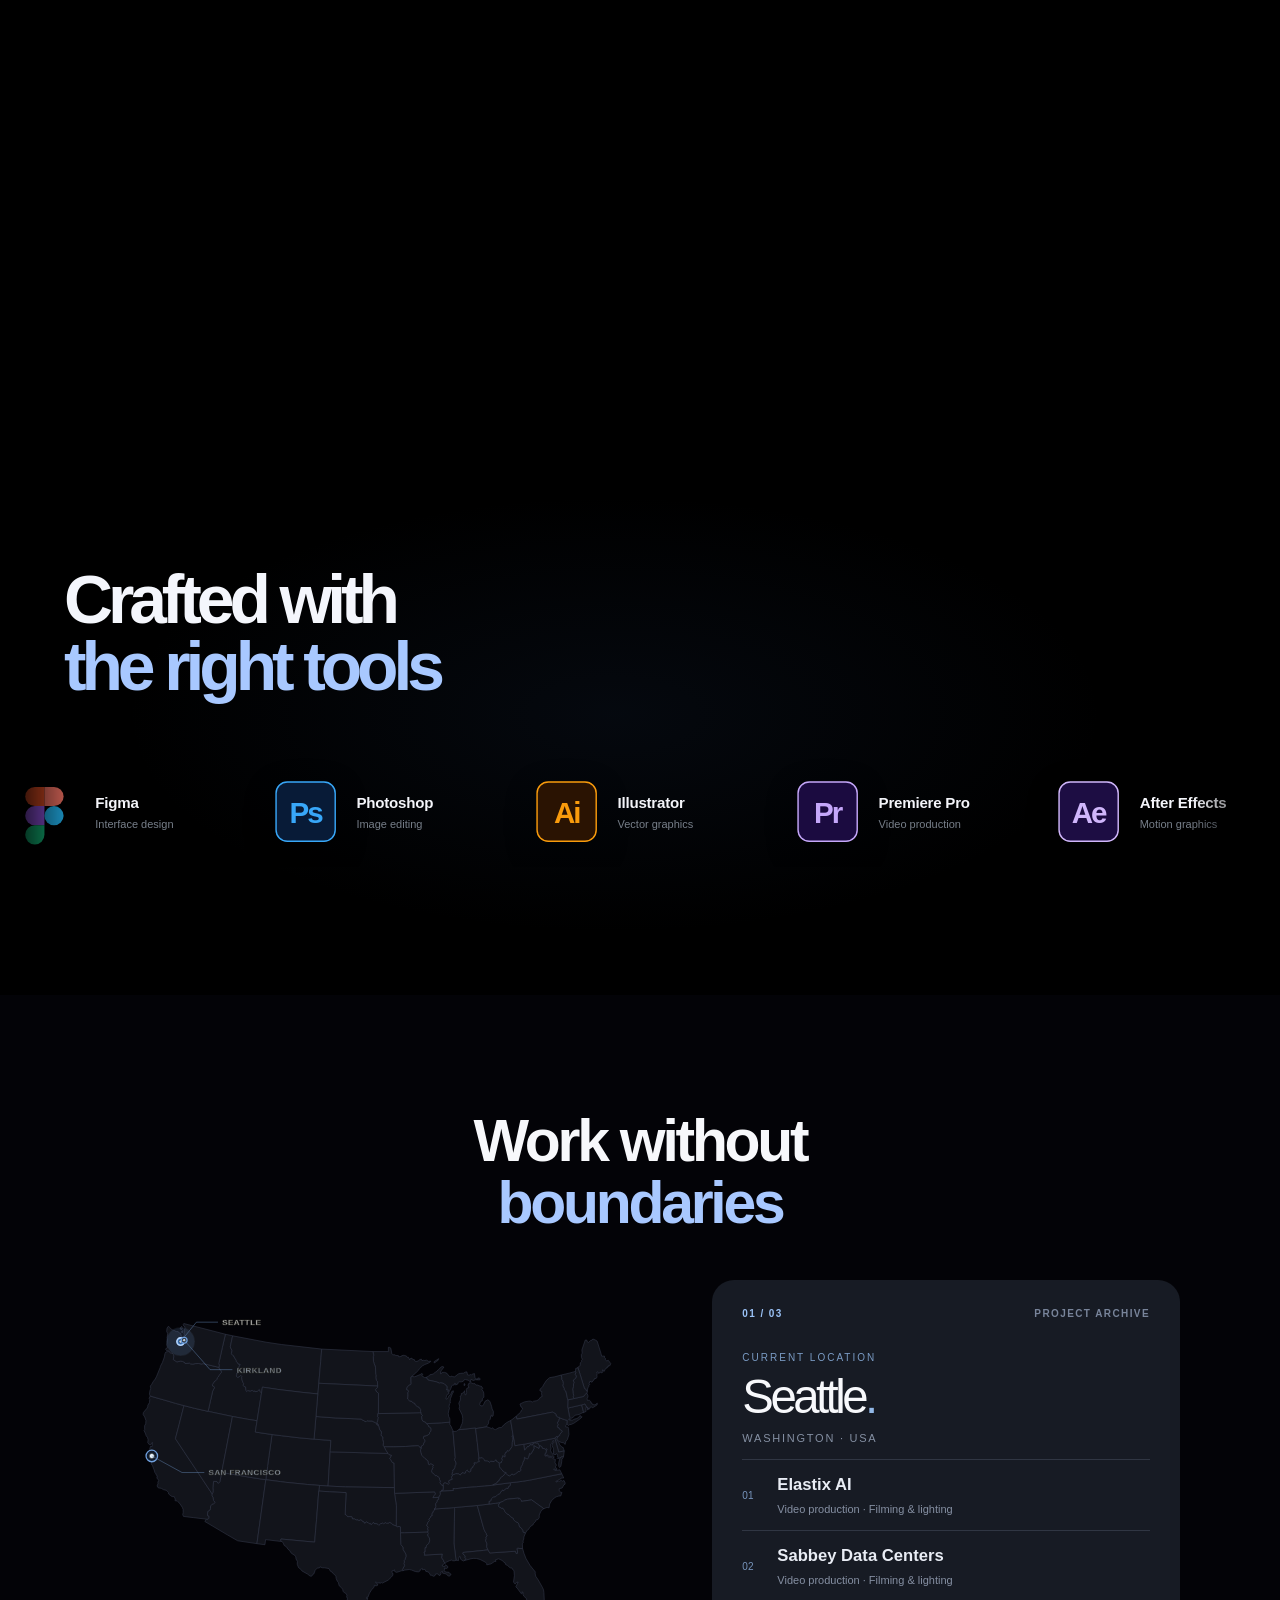
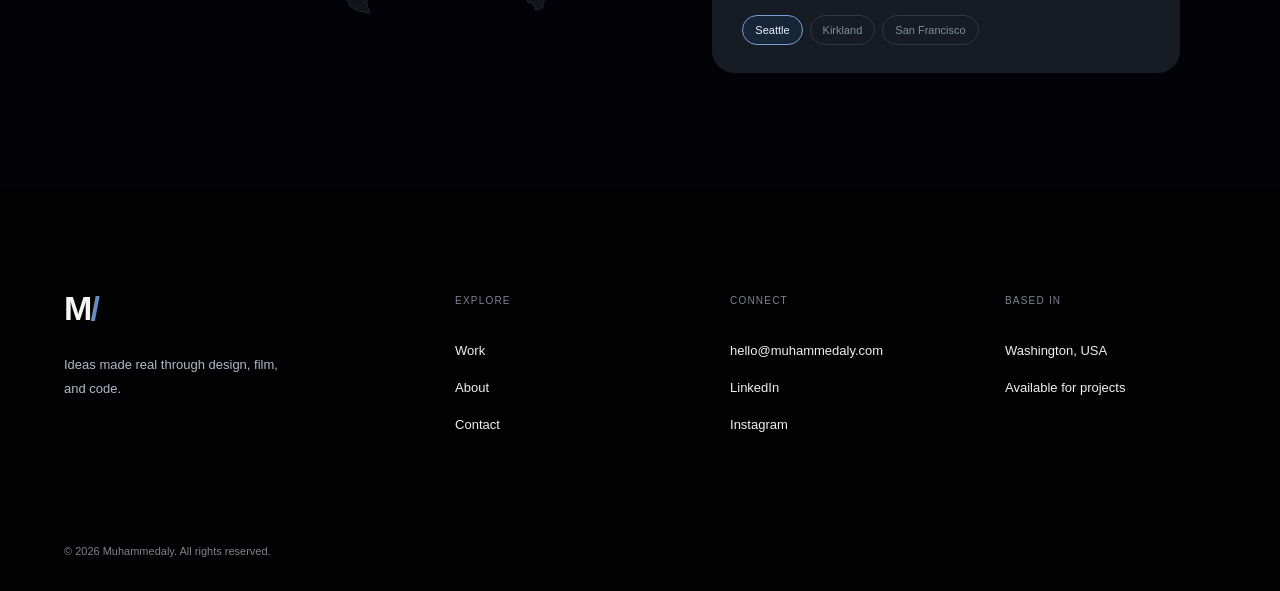
==== commit f2ce7c51: "Add files via upload" ====
--- a/muhammedaly-portfolio-v9-svg-map/index.html
+++ b/muhammedaly-portfolio-v9-svg-map/index.html
@@ -43,7 +43,7 @@
 #process .left h2 em{font-style:normal;color:#9b9b9b}
 #process .left .sub{max-width:420px;line-height:1.7;font-size:clamp(14px,1.2vw,17px);margin:32px 0 0;color:#8b8b8b}
 #process .right{position:relative;height:min(80svh,750px);min-height:490px;overflow:visible;isolation:isolate}
-#process .step{position:absolute;top:50%;left:0;width:100%;max-width:560px;min-height:0;margin:0;padding:0;border:0;background:none;transform:translateY(-50%);will-change:transform,opacity,filter;transition:none;pointer-events:none;opacity:1}
+#process .step{position:absolute;top:50%;left:0;width:100%;max-width:560px;min-height:0;margin:0;padding:0;border:0;background:none;transform:translate3d(0,-50%,0);will-change:transform,opacity;transition:none;pointer-events:none;opacity:1;backface-visibility:hidden}
 #process .step-row{display:flex;align-items:baseline;gap:25px}
 #process .step-num{font-size:12px;color:#9cbde8;letter-spacing:.06em;min-width:22px}
 #process .step h3{margin:0;font-size:clamp(2.3rem,3.5vw,4.3rem);font-weight:500;line-height:1.08;letter-spacing:-.06em}
@@ -1065,7 +1065,7 @@
 const loader=document.querySelector('#portfolio-loader');const name=document.querySelector('#loader-name');
 [...'MUHAMMEDALY'].forEach((letter,index)=>{const s=document.createElement('span');s.className='loader-letter';s.style.setProperty('--i',index);s.textContent=letter;s.setAttribute('aria-hidden','true');name.appendChild(s)});const slash=document.createElement('span');slash.className='loader-slash';slash.textContent='/';slash.setAttribute('aria-hidden','true');name.appendChild(slash);
 function playLoader(){if(reduce){loader.remove();document.body.classList.remove('loading');return}loader.classList.remove('play');loader.style.display='flex';void loader.offsetWidth;loader.classList.add('play');document.body.classList.add('loading');const finish=()=>{loader.style.display='none';document.body.classList.remove('loading')};const bottom=loader.querySelector('.loader-panel.bottom');bottom.addEventListener('animationend',finish,{once:true});}
-const routes=['home','work','about','contact','project'];let current='home';function showPage(route,{animateHome=false}={}){if(!routes.includes(route))route='home';if(route===current&&!animateHome)return;current=route;document.querySelectorAll('.page').forEach(p=>p.classList.toggle('active',p.id==='page-'+route));document.querySelectorAll('nav [data-route]').forEach(el=>el.classList.toggle('active',el.dataset.route===(route==='project'?'work':route)));document.querySelector('#main-nav').classList.remove('open');document.querySelector('.menu-toggle').setAttribute('aria-expanded','false');window.scrollTo({top:0,behavior:'instant'});document.title=route==='home'?'Muhammedaly — Design, Film & Code':route[0].toUpperCase()+route.slice(1)+' — Muhammedaly';if(animateHome)playLoader();document.querySelectorAll('.reveal').forEach(el=>{if(el.getBoundingClientRect().top<innerHeight)el.classList.add('visible')})}
+const routes=['home','work','about','contact','project'];let current='home';function showPage(route,{animateHome=false}={}){if(!routes.includes(route))route='home';if(route===current&&!animateHome)return;current=route;document.querySelectorAll('.page').forEach(p=>p.classList.toggle('active',p.id==='page-'+route));document.querySelectorAll('nav [data-route]').forEach(el=>el.classList.toggle('active',el.dataset.route===(route==='project'?'work':route)));document.querySelector('#main-nav').classList.remove('open');document.querySelector('.menu-toggle').setAttribute('aria-expanded','false');window.scrollTo({top:0,behavior:'instant'});document.title=route==='home'?'Muhammedaly — Design, Film & Code':route[0].toUpperCase()+route.slice(1)+' — Muhammedaly';if(animateHome)playLoader();if(route==='home'&&typeof measureProcess==='function')requestAnimationFrame(measureProcess);document.querySelectorAll('.reveal').forEach(el=>{if(el.getBoundingClientRect().top<innerHeight)el.classList.add('visible')})}
 document.querySelectorAll('[data-route]').forEach(a=>a.addEventListener('click',e=>{const target=a.dataset.route;e.preventDefault();if(target!==current){history.pushState({page:target},'',`#${target}`);showPage(target,{animateHome:target==='home'});}else if(target==='home'){window.scrollTo({top:0,behavior:'smooth'})}}));window.addEventListener('popstate',()=>{const hash=decodeURIComponent(location.hash.slice(1));if(hash.startsWith('project/'))openProject(hash.slice(8),false);else showPage(hash||'home',{animateHome:hash==='home'});});const initial=decodeURIComponent(location.hash.slice(1))||'home';if(initial.startsWith('project/')){ /* detail route opens after case study setup */ }else if(routes.includes(initial)&&initial!=='home')showPage(initial);if(initial==='home'){playLoader()}else{loader.style.display='none';document.body.classList.remove('loading')}
 document.querySelector('.menu-toggle').addEventListener('click',()=>{const n=document.querySelector('#main-nav');const isOpen=n.classList.toggle('open');document.querySelector('.menu-toggle').setAttribute('aria-expanded',String(isOpen))});
 const io=new IntersectionObserver(entries=>entries.forEach(en=>{if(en.isIntersecting)en.target.classList.add('visible')}),{threshold:.12});document.querySelectorAll('.reveal').forEach(el=>io.observe(el));
@@ -1076,29 +1076,48 @@
   serviceCards.forEach(item => {item.classList.remove('is-active');item.setAttribute('aria-expanded','false');});
   if(!wasActive){card.classList.add('is-active');card.setAttribute('aria-expanded','true');}
 }));
-// Supplied three-step scroll interpolation.
+// GPU-friendly process scroll: transform + opacity only, with cached geometry.
 const processSection=document.getElementById('process');
 const processSteps=[...processSection.querySelectorAll('.step')];
-let processTicking=false;
 const clamp=(n,a,b)=>Math.max(a,Math.min(b,n));
+let processTicking=false, processStart=0, processTravel=1, processEnd=0;
+let processMobile=false, processLastNow=NaN;
+function measureProcess(){
+  if(current!=='home'||!processSection.offsetHeight)return;
+  processStart=processSection.getBoundingClientRect().top+window.scrollY;
+  processTravel=Math.max(1,processSection.offsetHeight-innerHeight);
+  processEnd=processStart+processTravel+innerHeight;
+  processMobile=innerWidth<=780;
+  processLastNow=NaN;
+  requestProcess();
+}
 function drawProcess(){
   processTicking=false;
   if(current!=='home')return;
-  const travel=Math.max(1,processSection.offsetHeight-innerHeight);
-  const pos=clamp(-processSection.getBoundingClientRect().top/travel,0,1);
-  const now=pos*2;
+  const y=window.scrollY;
+  if(y+innerHeight<processStart||y>processEnd)return;
+  const now=clamp((y-processStart)/processTravel,0,1)*2;
+  if(Math.abs(now-processLastNow)<0.002)return;
+  processLastNow=now;
+  const spacing=processMobile?155:215;
   processSteps.forEach((node,i)=>{
-    const distance=i-now,abs=Math.abs(distance),y=distance*(innerWidth<=780?155:215);
-    node.style.transform=`translate3d(0,calc(-50% + ${y}px),0)`;
+    const distance=i-now,abs=Math.abs(distance);
+    node.style.transform=`translate3d(0,calc(-50% + ${distance*spacing}px),0)`;
     node.style.opacity=String(clamp(1-abs*.77,0.06,1));
-    node.style.filter=reduce?'none':`blur(${Math.min(abs*5.8,9)}px)`;
-    node.style.zIndex=String(10-Math.round(abs));
-    node.setAttribute('aria-hidden',abs>.65?'true':'false');
+    const hidden=abs>.65?'true':'false';
+    if(node.getAttribute('aria-hidden')!==hidden)node.setAttribute('aria-hidden',hidden);
   });
 }
-function requestProcess(){if(!processTicking){processTicking=true;requestAnimationFrame(drawProcess)}}
-addEventListener('scroll',requestProcess,{passive:true});addEventListener('resize',requestProcess,{passive:true});
-requestProcess();
+function requestProcess(){
+  if(current!=='home'||processTicking)return;
+  processTicking=true;
+  requestAnimationFrame(drawProcess);
+}
+addEventListener('scroll',requestProcess,{passive:true});
+addEventListener('resize',measureProcess,{passive:true});
+addEventListener('pageshow',measureProcess);
+addEventListener('load',measureProcess);
+requestAnimationFrame(measureProcess);
 </script><script>
 // Interactive city map with projects tied to each real location.
 (()=>{
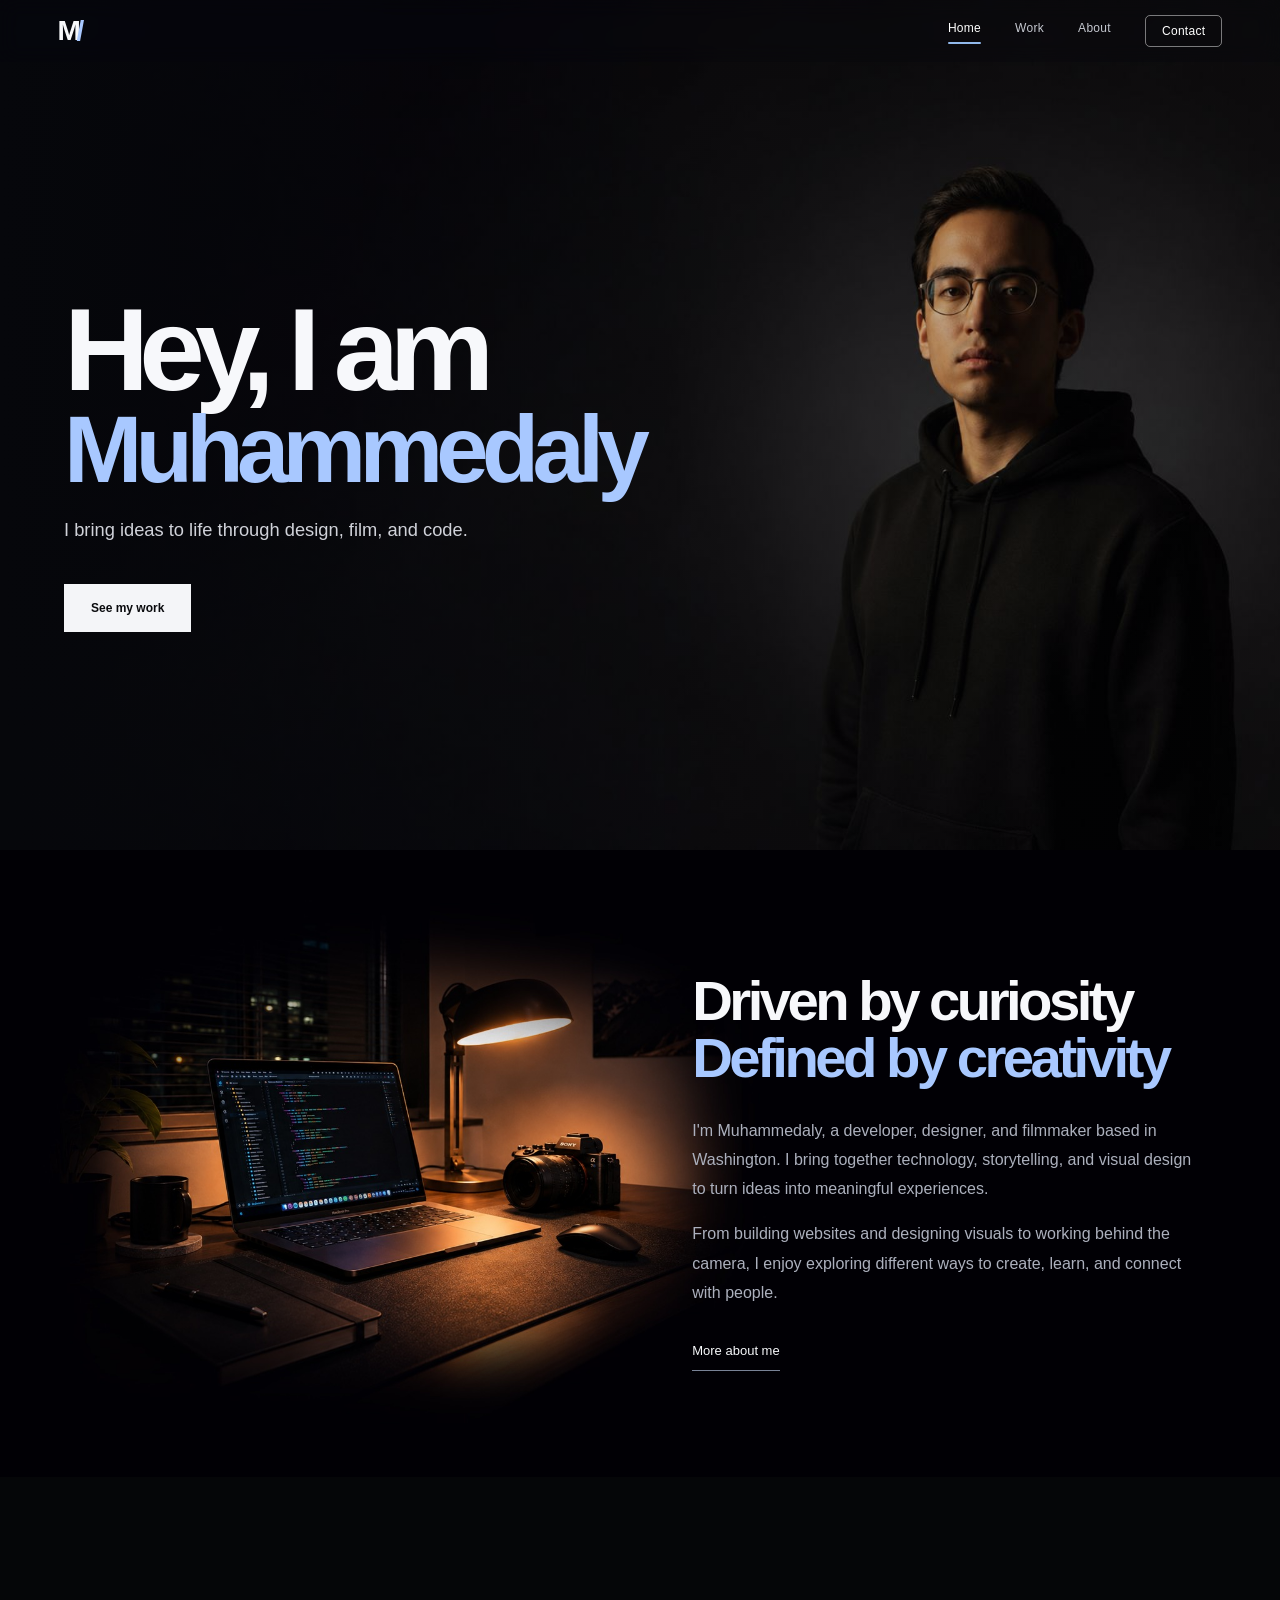
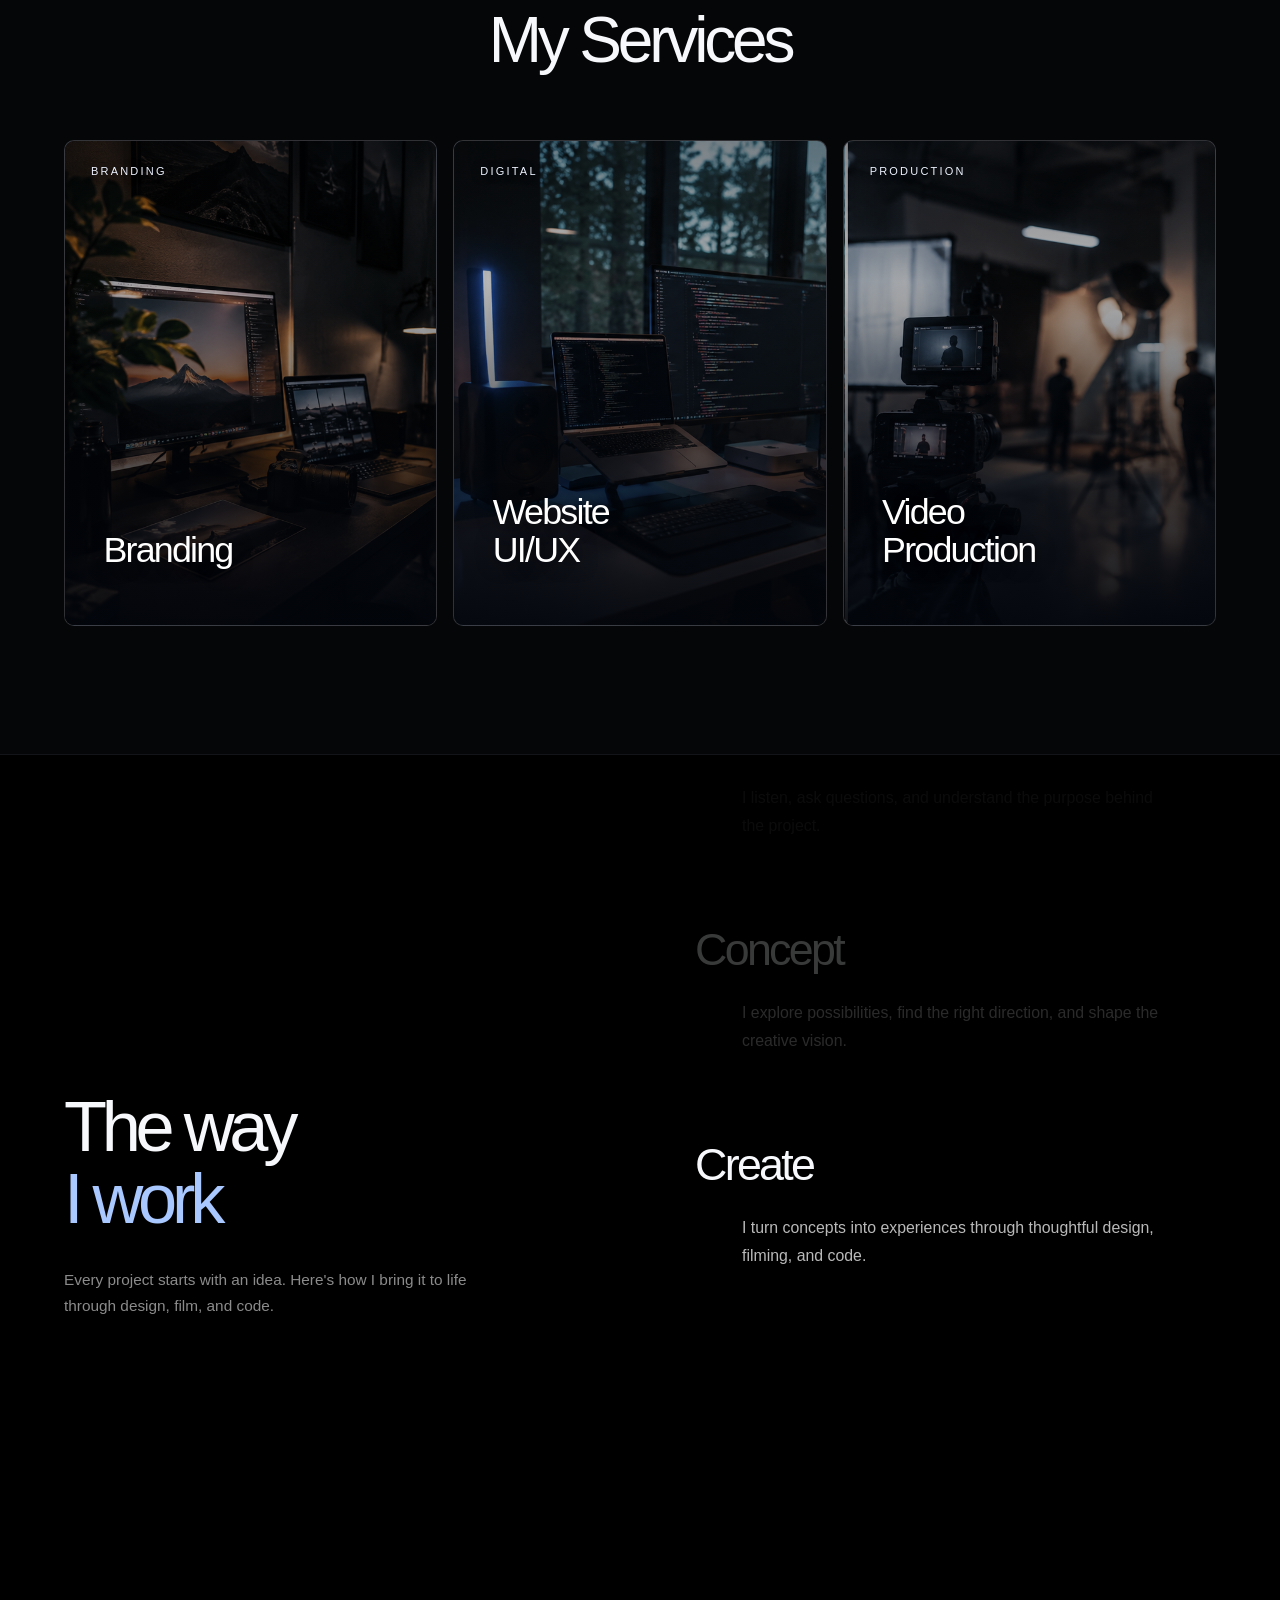
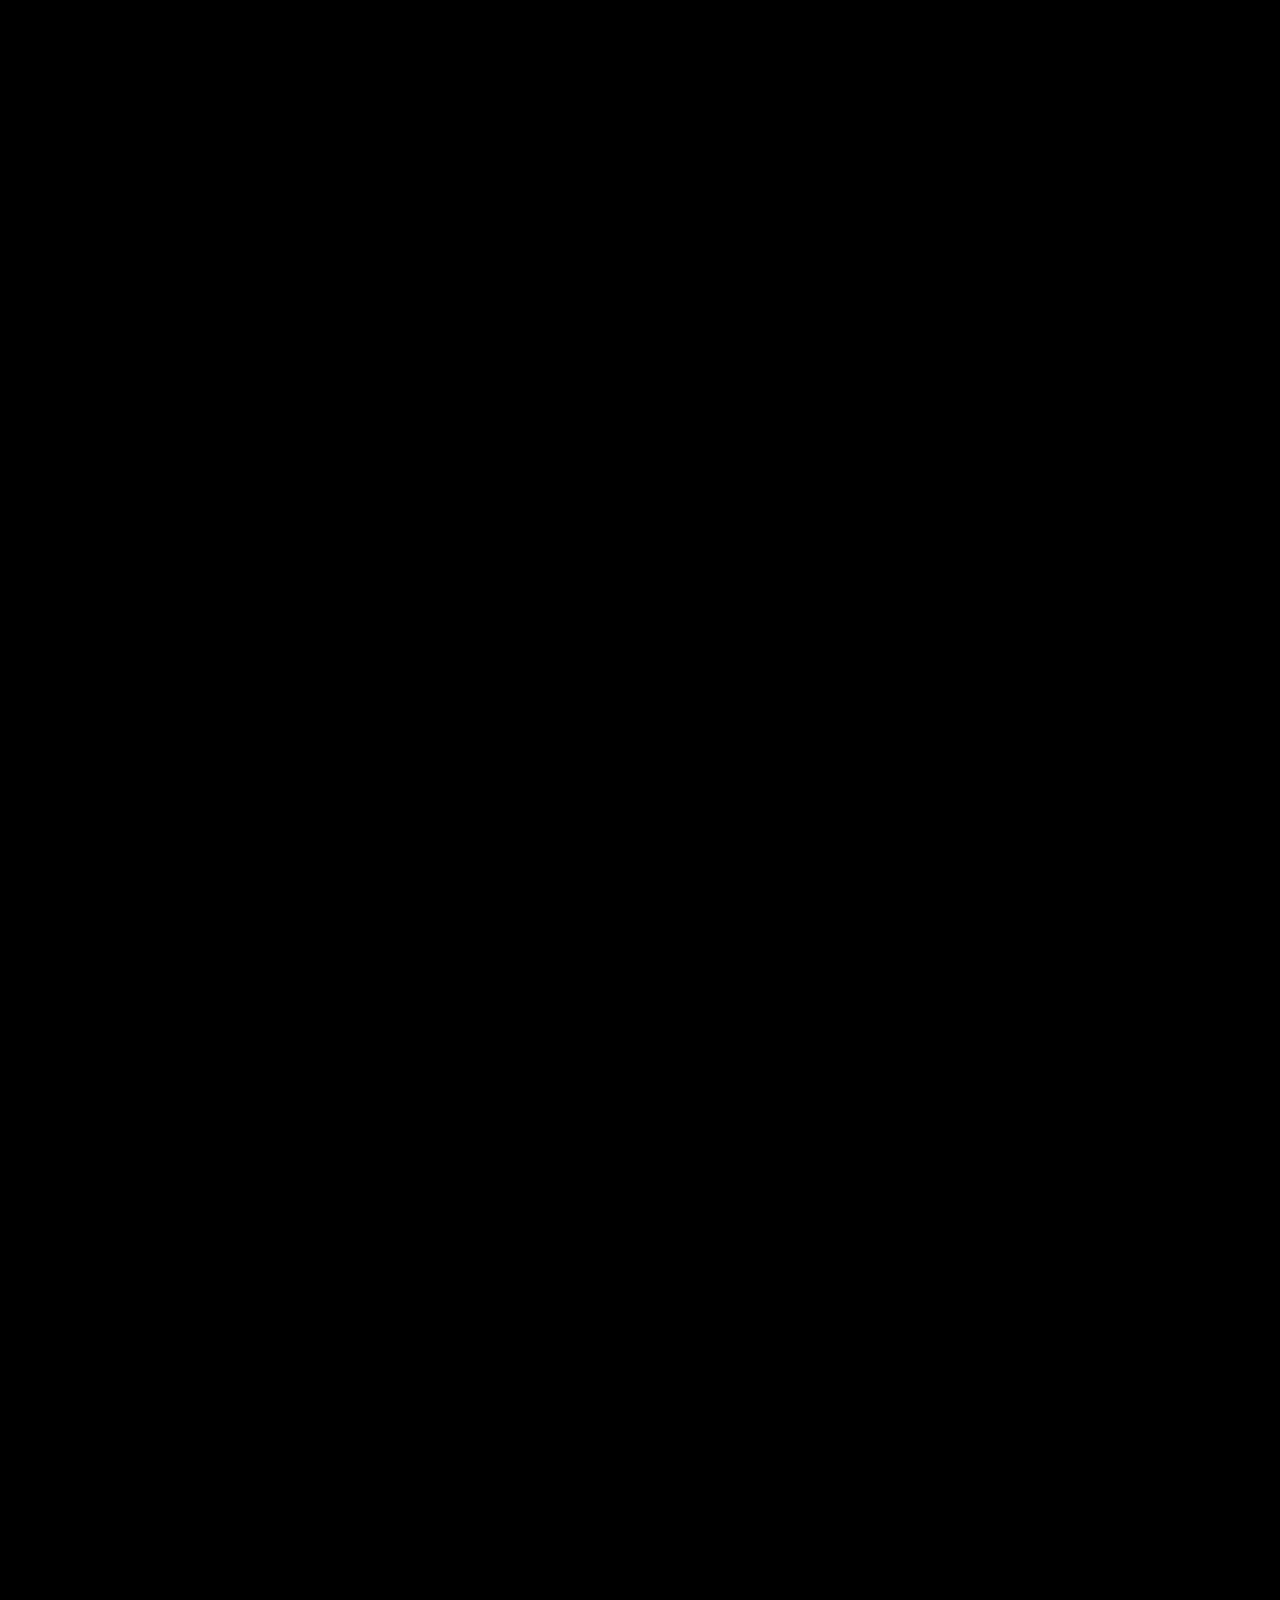
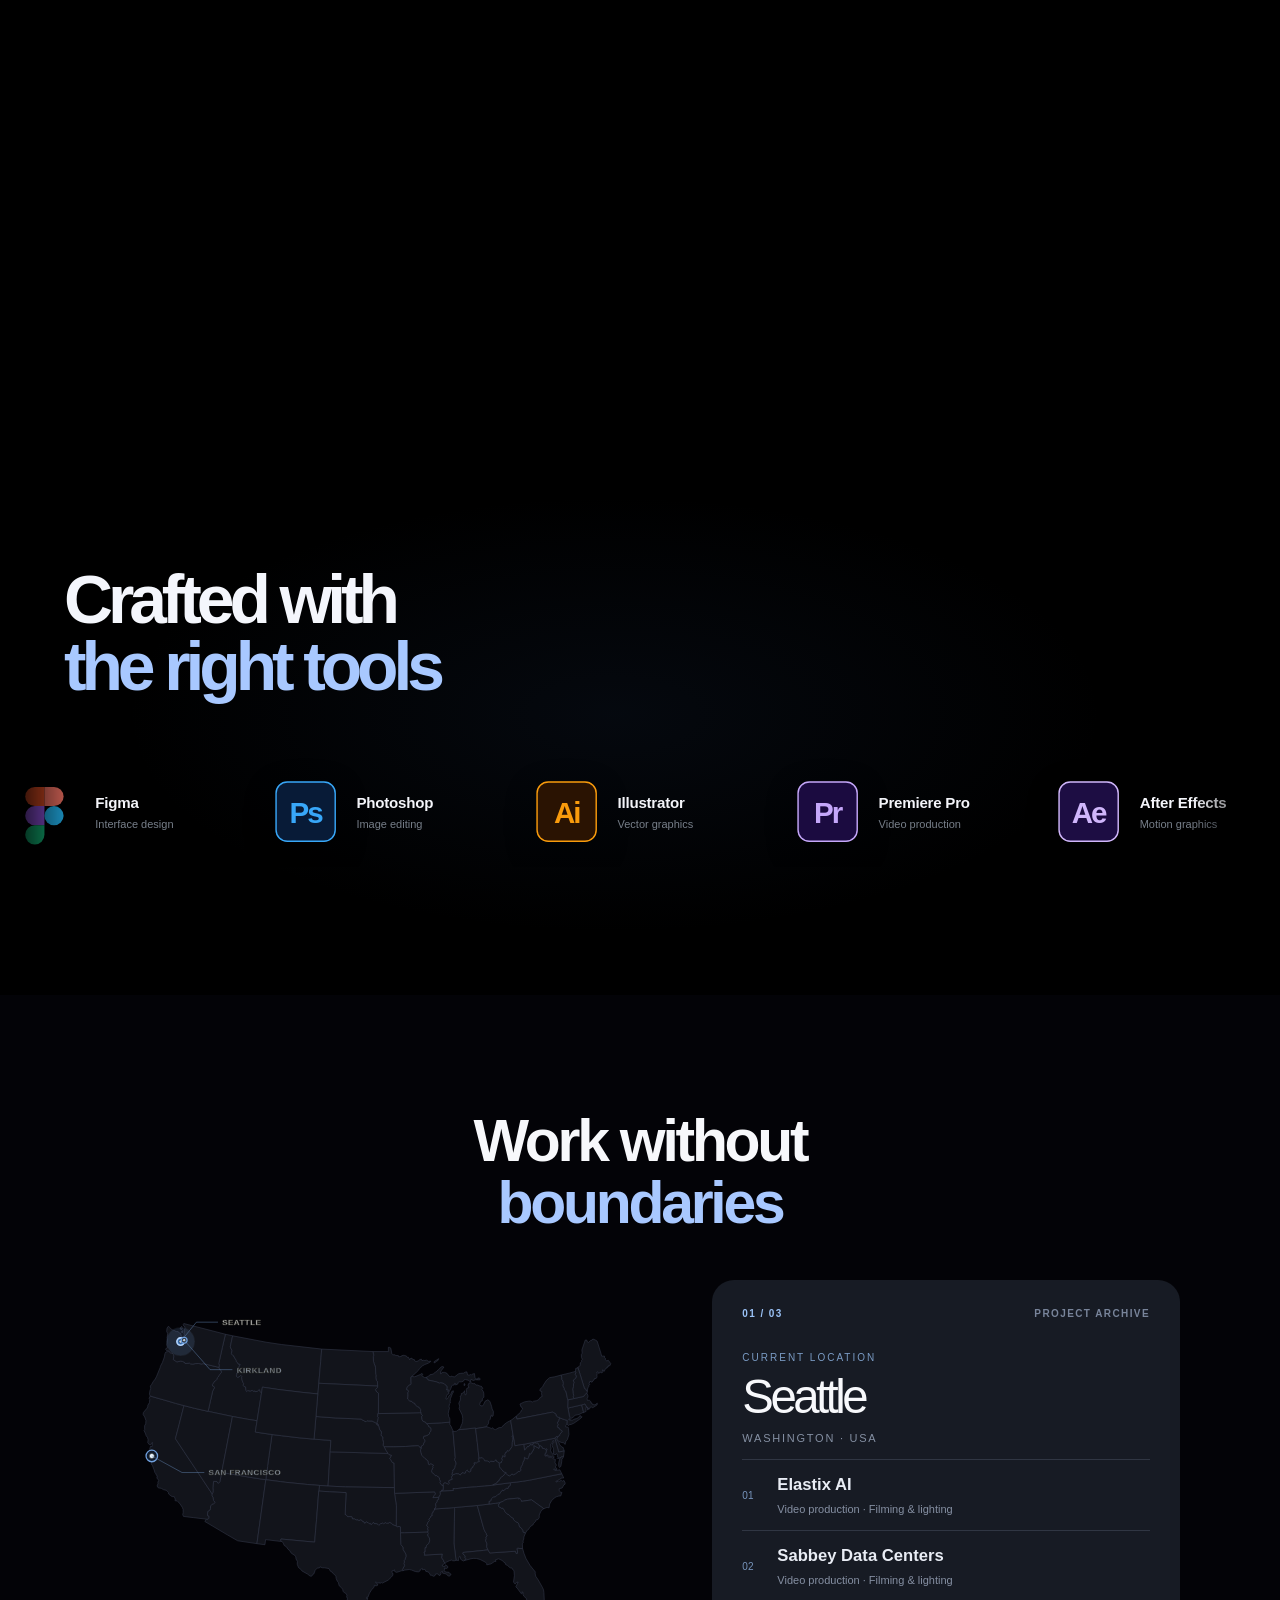
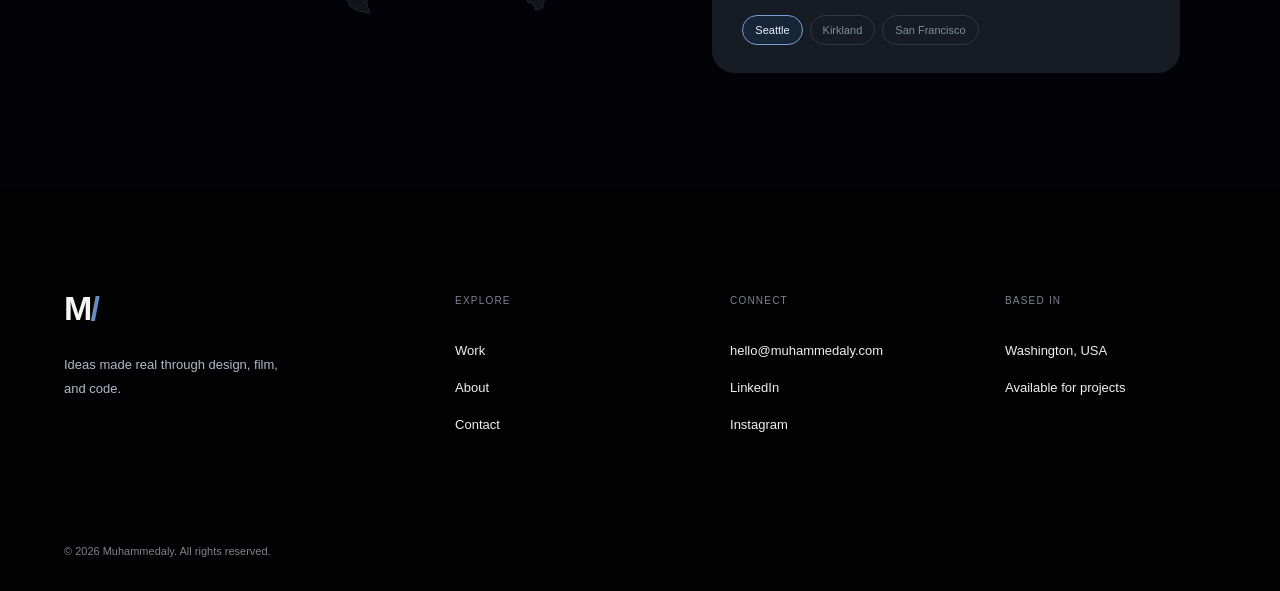
==== commit 19d77d9d: "Add files via upload" ====
--- a/muhammedaly-portfolio-v9-svg-map/index.html
+++ b/muhammedaly-portfolio-v9-svg-map/index.html
@@ -154,7 +154,7 @@
 .map-city{cursor:pointer;outline:none}.map-city .map-halo{pointer-events:none}.map-city .map-leader{pointer-events:none}.map-city:focus-visible .map-pin-ring{stroke:#fff;stroke-width:3}.map-city .map-halo{fill:#8abaff;opacity:0;transition:opacity .3s}.map-city .map-pin-ring{fill:#101b2c;stroke:#6f9fdc;stroke-width:1.8;transition:fill .25s,stroke .25s,transform .25s;transform-box:fill-box;transform-origin:center}.map-city .map-pin{fill:#e8f5ff}.map-city .map-leader{fill:none;stroke:#668ab9;stroke-width:1;opacity:.62}.map-city .map-label{font-family:Arial,sans-serif;fill:#b1c1d8;letter-spacing:2px;font-weight:700;font-size:10px;transition:fill .25s}.map-city:hover .map-halo,.map-city.is-selected .map-halo{opacity:.13}.map-city:hover .map-pin-ring,.map-city.is-selected .map-pin-ring{fill:#3972b9;stroke:#b4d6ff;transform:scale(1.28)}.map-city:hover .map-label,.map-city.is-selected .map-label{fill:#fff}.map-city.is-selected .map-halo{animation:city-pulse 2.6s ease-in-out infinite}
 @keyframes city-pulse{50%{opacity:.07;transform:scale(1.2);transform-box:fill-box;transform-origin:center}}
 .map-instruction{border-top:1px solid #1e2430;padding-top:16px;justify-content:flex-start}.map-instruction>span:first-child{color:#9fcaff;font-size:18px}.map-coordinates{margin-left:auto;letter-spacing:.07em;font-size:9px;color:#495262}
-.map-projects{padding:clamp(14px,2vw,25px) 0;min-width:0}.map-projects-top{border-bottom:1px solid #212936;padding-bottom:18px}.map-projects-top span:first-child{color:#9ac2f6}.map-current-city{padding:40px 0 24px}.map-overline{font-size:10px;letter-spacing:.2em;color:#7a9bc4}.map-current-city h3{margin:11px 0 5px;font-size:clamp(46px,5vw,80px);font-weight:500;line-height:1;letter-spacing:-.075em;overflow-wrap:anywhere}.map-city-period{color:#92b8e7}.map-state{font-size:11px;color:#8590a3;letter-spacing:.16em}.map-project-list{min-height:185px}.map-project{display:grid;grid-template-columns:22px minmax(0,1fr) 22px;align-items:center;gap:13px;text-decoration:none;border-top:1px solid #232734;padding:23px 2px;color:#e9edf5;transition:background .25s,padding .25s}.map-project:hover{padding-left:9px;background:rgba(118,155,212,.06)}.map-project-id{font-size:10px;color:#7895bd}.map-project-copy strong{display:block;font-size:clamp(15px,1.3vw,18px);font-weight:550}.map-project-copy small{display:block;margin-top:8px;color:#8690a3;font-size:11px}.map-project-arrow{font-size:20px;color:#a4c7f3}.map-projects .map-city-tabs{display:flex;flex-wrap:wrap;gap:8px;margin-top:24px}.map-city-tab{color:#7f8b9e;background:transparent;border:1px solid #303643;padding:10px 15px;border-radius:50px;cursor:pointer;font-size:11px;transition:all .25s}.map-city-tab:hover,.map-city-tab.is-active{color:#e9f2ff;border-color:#779fcf;background:#172538}
+.map-projects{padding:clamp(14px,2vw,25px) 0;min-width:0}.map-projects-top{border-bottom:1px solid #212936;padding-bottom:18px}.map-projects-top span:first-child{color:#9ac2f6}.map-current-city{padding:40px 0 24px}.map-overline{font-size:10px;letter-spacing:.2em;color:#7a9bc4}.map-current-city h3{margin:11px 0 5px;font-size:clamp(46px,5vw,80px);font-weight:500;line-height:1;letter-spacing:-.075em;overflow-wrap:anywhere}.map-state{font-size:11px;color:#8590a3;letter-spacing:.16em}.map-project-list{min-height:185px}.map-project{display:grid;grid-template-columns:22px minmax(0,1fr) 22px;align-items:center;gap:13px;text-decoration:none;border-top:1px solid #232734;padding:23px 2px;color:#e9edf5;transition:background .25s,padding .25s}.map-project:hover{padding-left:9px;background:rgba(118,155,212,.06)}.map-project-id{font-size:10px;color:#7895bd}.map-project-copy strong{display:block;font-size:clamp(15px,1.3vw,18px);font-weight:550}.map-project-copy small{display:block;margin-top:8px;color:#8690a3;font-size:11px}.map-project-arrow{font-size:20px;color:#a4c7f3}.map-projects .map-city-tabs{display:flex;flex-wrap:wrap;gap:8px;margin-top:24px}.map-city-tab{color:#7f8b9e;background:transparent;border:1px solid #303643;padding:10px 15px;border-radius:50px;cursor:pointer;font-size:11px;transition:all .25s}.map-city-tab:hover,.map-city-tab.is-active{color:#e9f2ff;border-color:#779fcf;background:#172538}
 @media(max-width:950px){.work-map-layout{grid-template-columns:1fr;max-width:780px}.map-projects{max-width:none;padding-top:25px}.map-project-list{min-height:0}.map-current-city{padding-top:30px}.map-coordinates{display:none}}
 @media(max-width:550px){.boundaries.shell{padding-inline:18px}.map-intro{margin-bottom:28px}.map-topline,.map-instruction{font-size:8px}.map-canvas svg{min-width:0}.map-city .map-label{font-size:12px;letter-spacing:1px}.map-current-city h3{font-size:54px}.map-city-tabs{gap:6px}.map-city-tab{padding:9px 12px}}
 @media(prefers-reduced-motion:reduce){.map-city.is-selected .map-halo{animation:none}}
@@ -868,7 +868,7 @@
 <g aria-label="Kirkland, Washington — view projects" aria-pressed="false" class="map-city" data-city="kirkland" role="button" tabindex="0"><circle class="map-halo" cx="82" cy="50" r="18"></circle><circle class="map-pin-ring" cx="82" cy="50" r="4"></circle><circle class="map-pin" cx="82" cy="50" r="2"></circle><path class="map-leader" d="M82 50 L118 91 L149 91"></path><text class="map-label" x="155" y="95">KIRKLAND</text></g>
 <g aria-label="San Francisco, California — view projects" aria-pressed="false" class="map-city" data-city="sanfrancisco" role="button" tabindex="0"><circle class="map-halo" cx="37" cy="211" r="18"></circle><circle class="map-pin-ring" cx="37" cy="211" r="8"></circle><circle class="map-pin" cx="37" cy="211" r="3.5"></circle><path class="map-leader" d="M37 211 L79 234 L110 234"></path><text class="map-label" x="116" y="238">SAN FRANCISCO</text></g>
 </g></svg></div><div class="map-instruction"><span class="map-coordinates">47.6062° N / 122.3321° W</span></div></div>
-<div aria-live="polite" class="map-projects"><div class="map-projects-top"><span id="project-index"></span><span>PROJECT ARCHIVE</span></div><div class="map-current-city"><span class="map-overline">CURRENT LOCATION</span><h3 id="project-city">Seattle<span class="map-city-period">.</span></h3><span class="map-state" id="project-state">WASHINGTON · USA</span></div>
+<div aria-live="polite" class="map-projects"><div class="map-projects-top"><span id="project-index"></span><span>PROJECT ARCHIVE</span></div><div class="map-current-city"><span class="map-overline">CURRENT LOCATION</span><h3 id="project-city">Seattle</h3><span class="map-state" id="project-state">WASHINGTON · USA</span></div>
 <div class="map-project-list" id="project-list"><a class="map-project" href="#project/elastix-ai"><span class="map-project-id">01</span><span class="map-project-copy"><strong>Elastix AI</strong><small>Video production · Filming &amp; lighting</small></span></a><a class="map-project" href="#project/sabey-data-centers"><span class="map-project-id">02</span><span class="map-project-copy"><strong>Sabbey Data Centers</strong><small>Video production · Filming &amp; lighting</small></span></a></div>
 <div aria-label="Choose a project location" class="map-city-tabs" role="group"><button aria-pressed="true" class="map-city-tab is-active" data-city="seattle" type="button">Seattle</button><button aria-pressed="false" class="map-city-tab" data-city="kirkland" type="button">Kirkland</button><button aria-pressed="false" class="map-city-tab" data-city="sanfrancisco" type="button">San Francisco</button></div></div></div></section>
 </div>
@@ -1130,7 +1130,7 @@
 const marks=[...map.querySelectorAll('.map-city')],tabs=[...document.querySelectorAll('.map-city-tab')];
 const list=document.getElementById('project-list');
 function choose(city){const data=records[city];if(!data)return;
- document.getElementById('project-city').innerHTML=data.city+'<span class="map-city-period">.</span>';
+ document.getElementById('project-city').textContent=data.city;
  document.getElementById('project-state').textContent=data.state;
  document.getElementById('project-index').textContent=data.index;
  const coordinates=document.querySelector('.map-coordinates');if(coordinates)coordinates.textContent=data.coords;
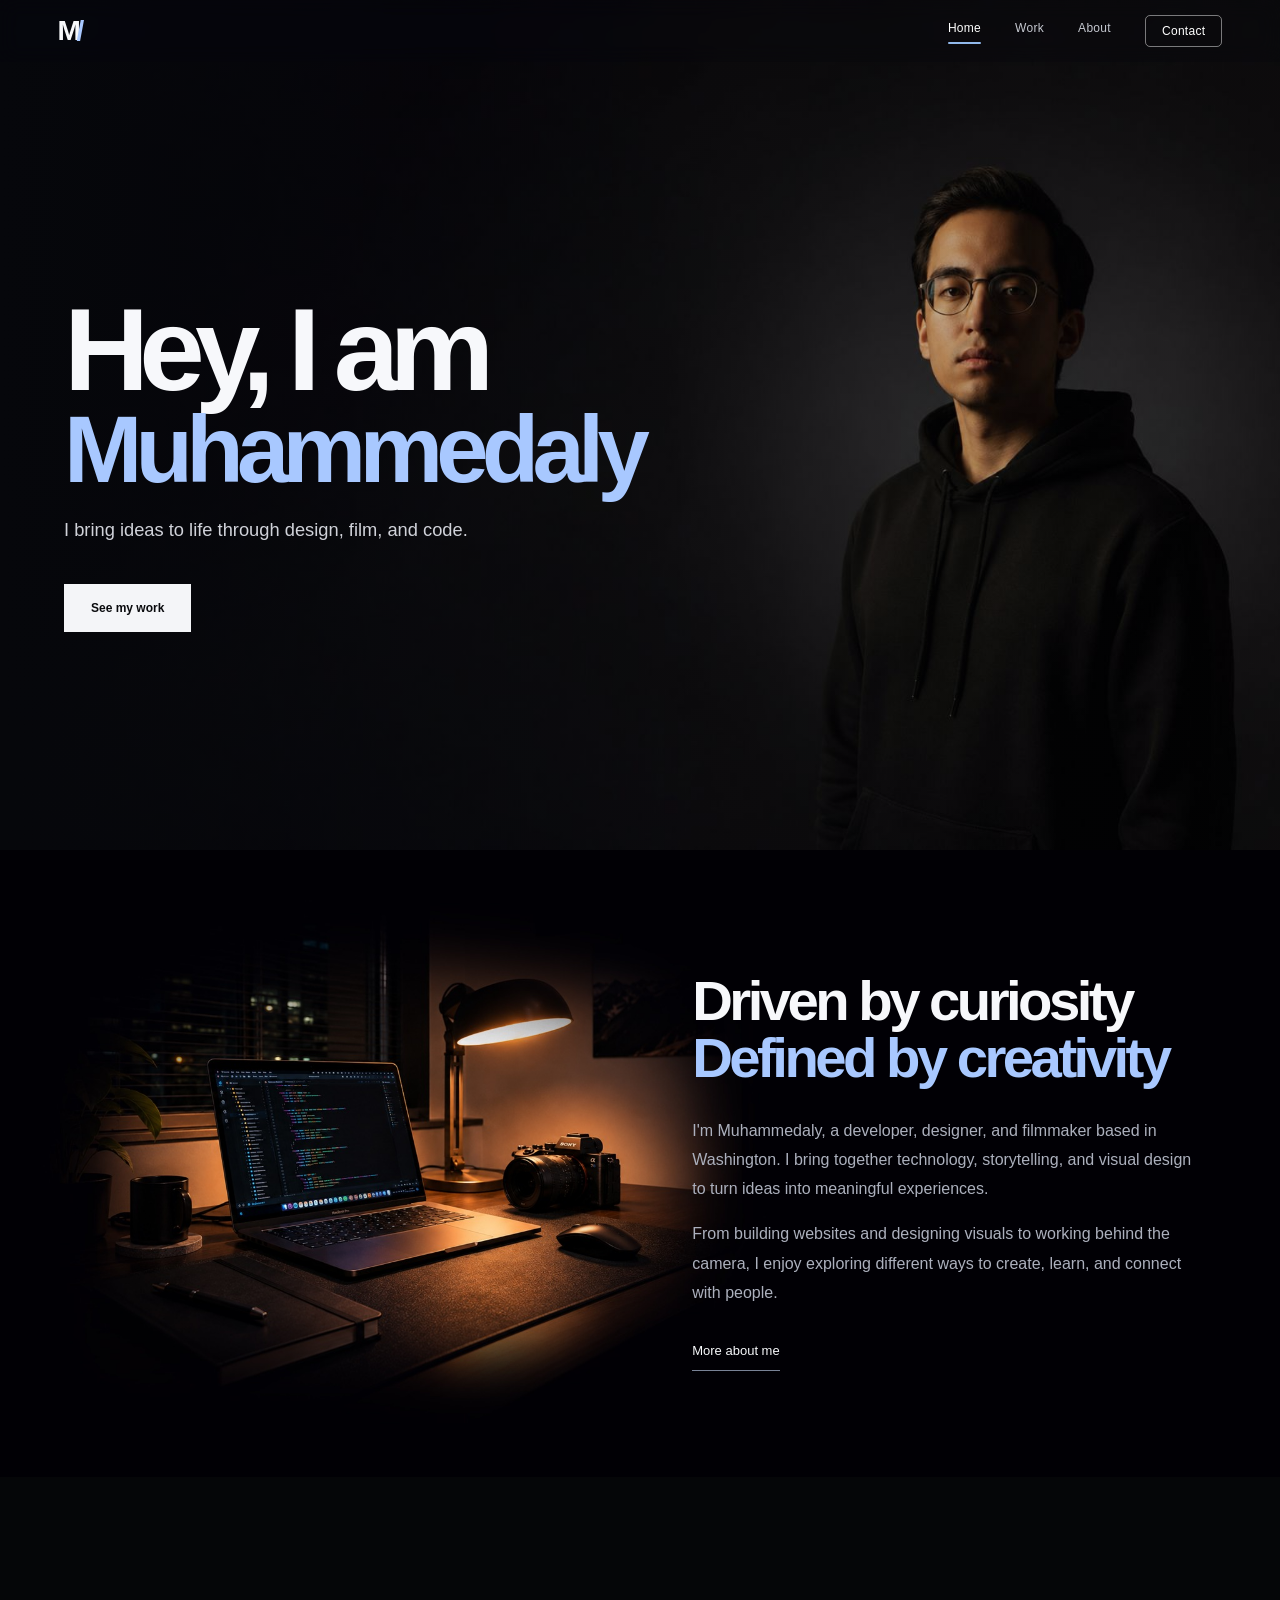
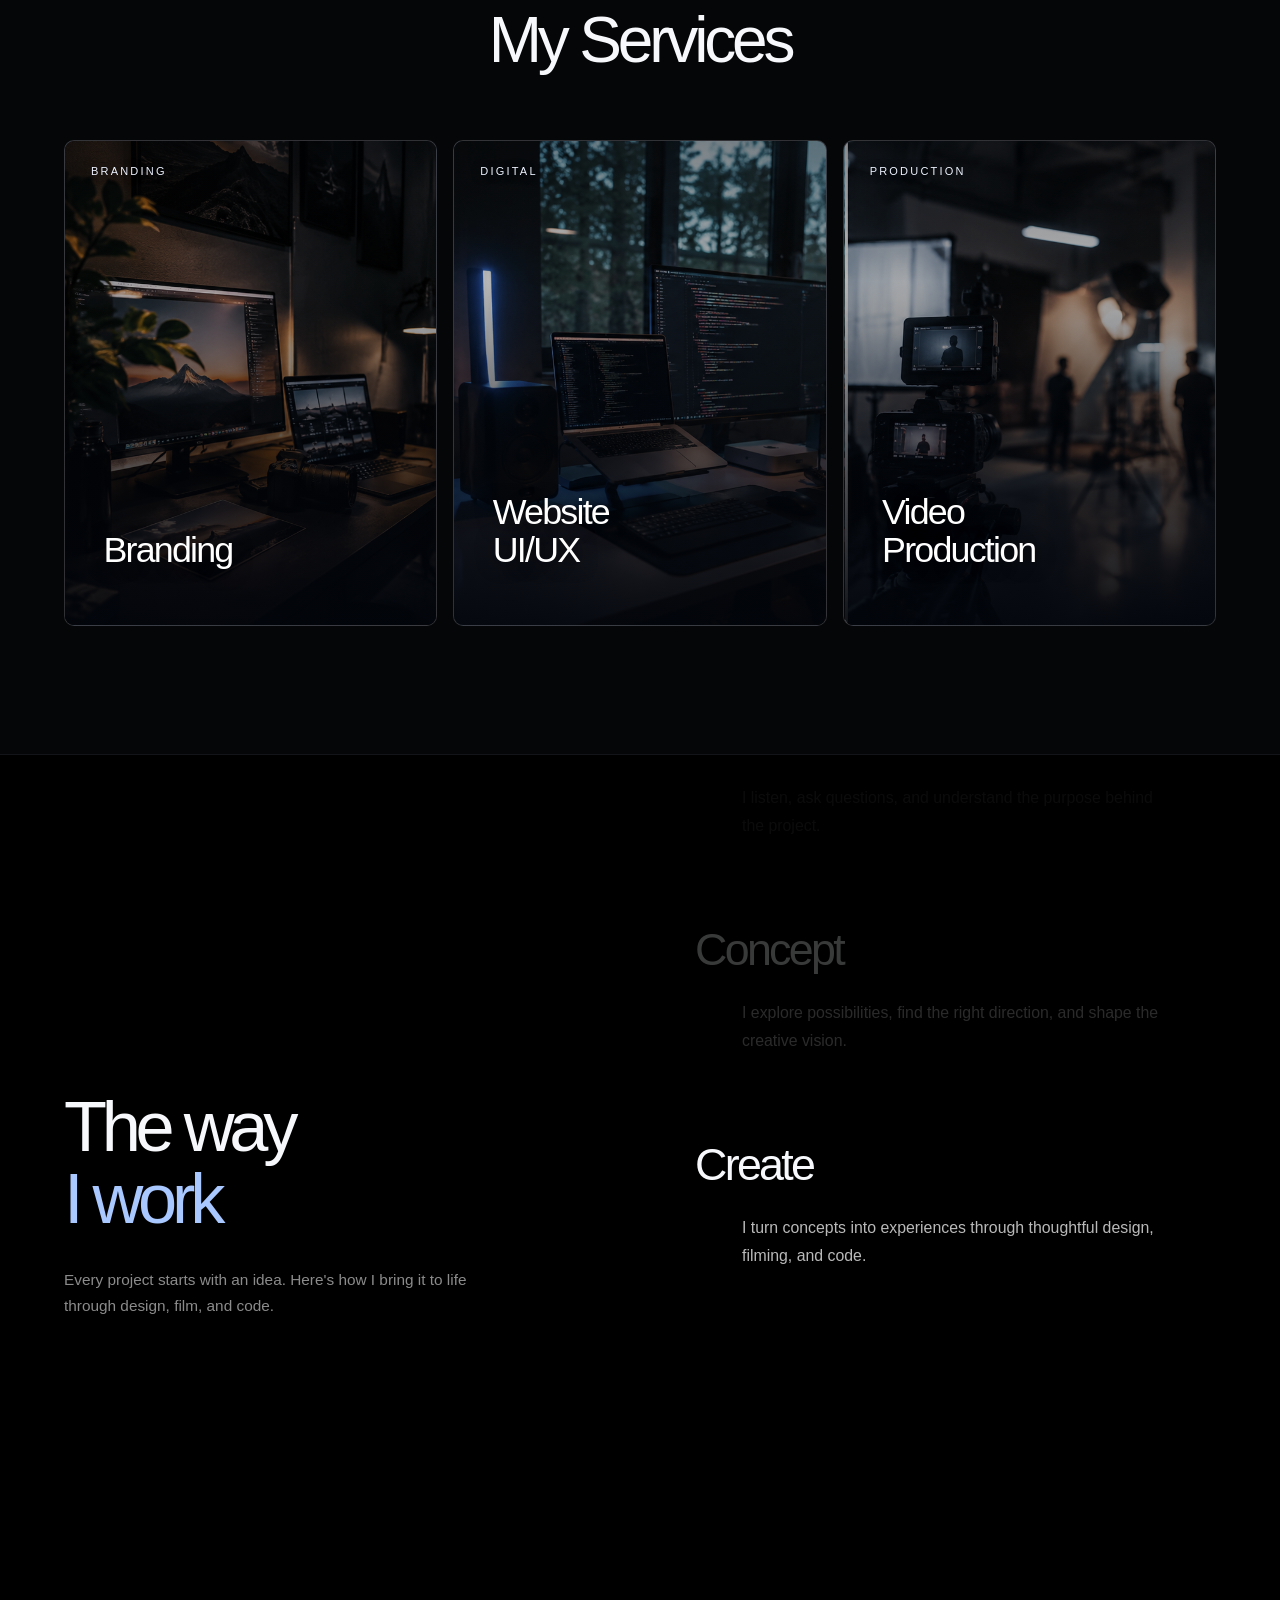
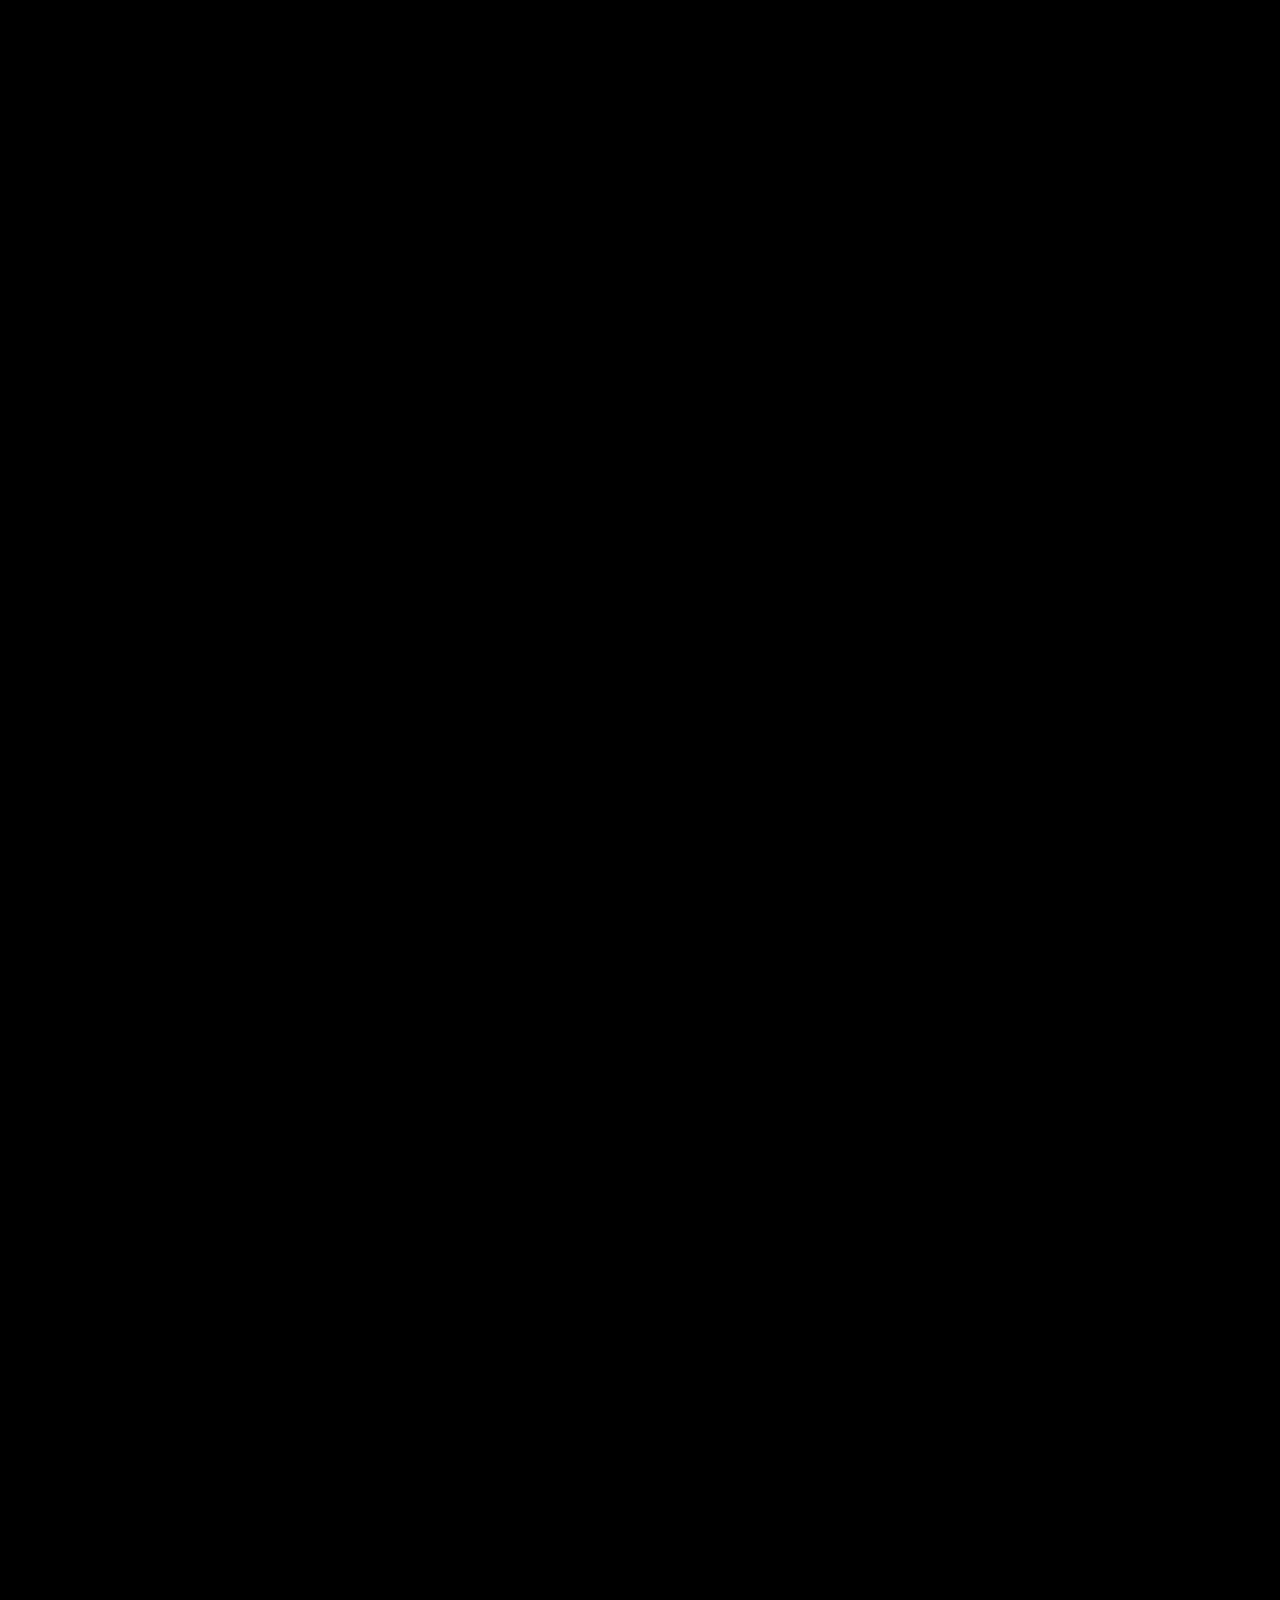
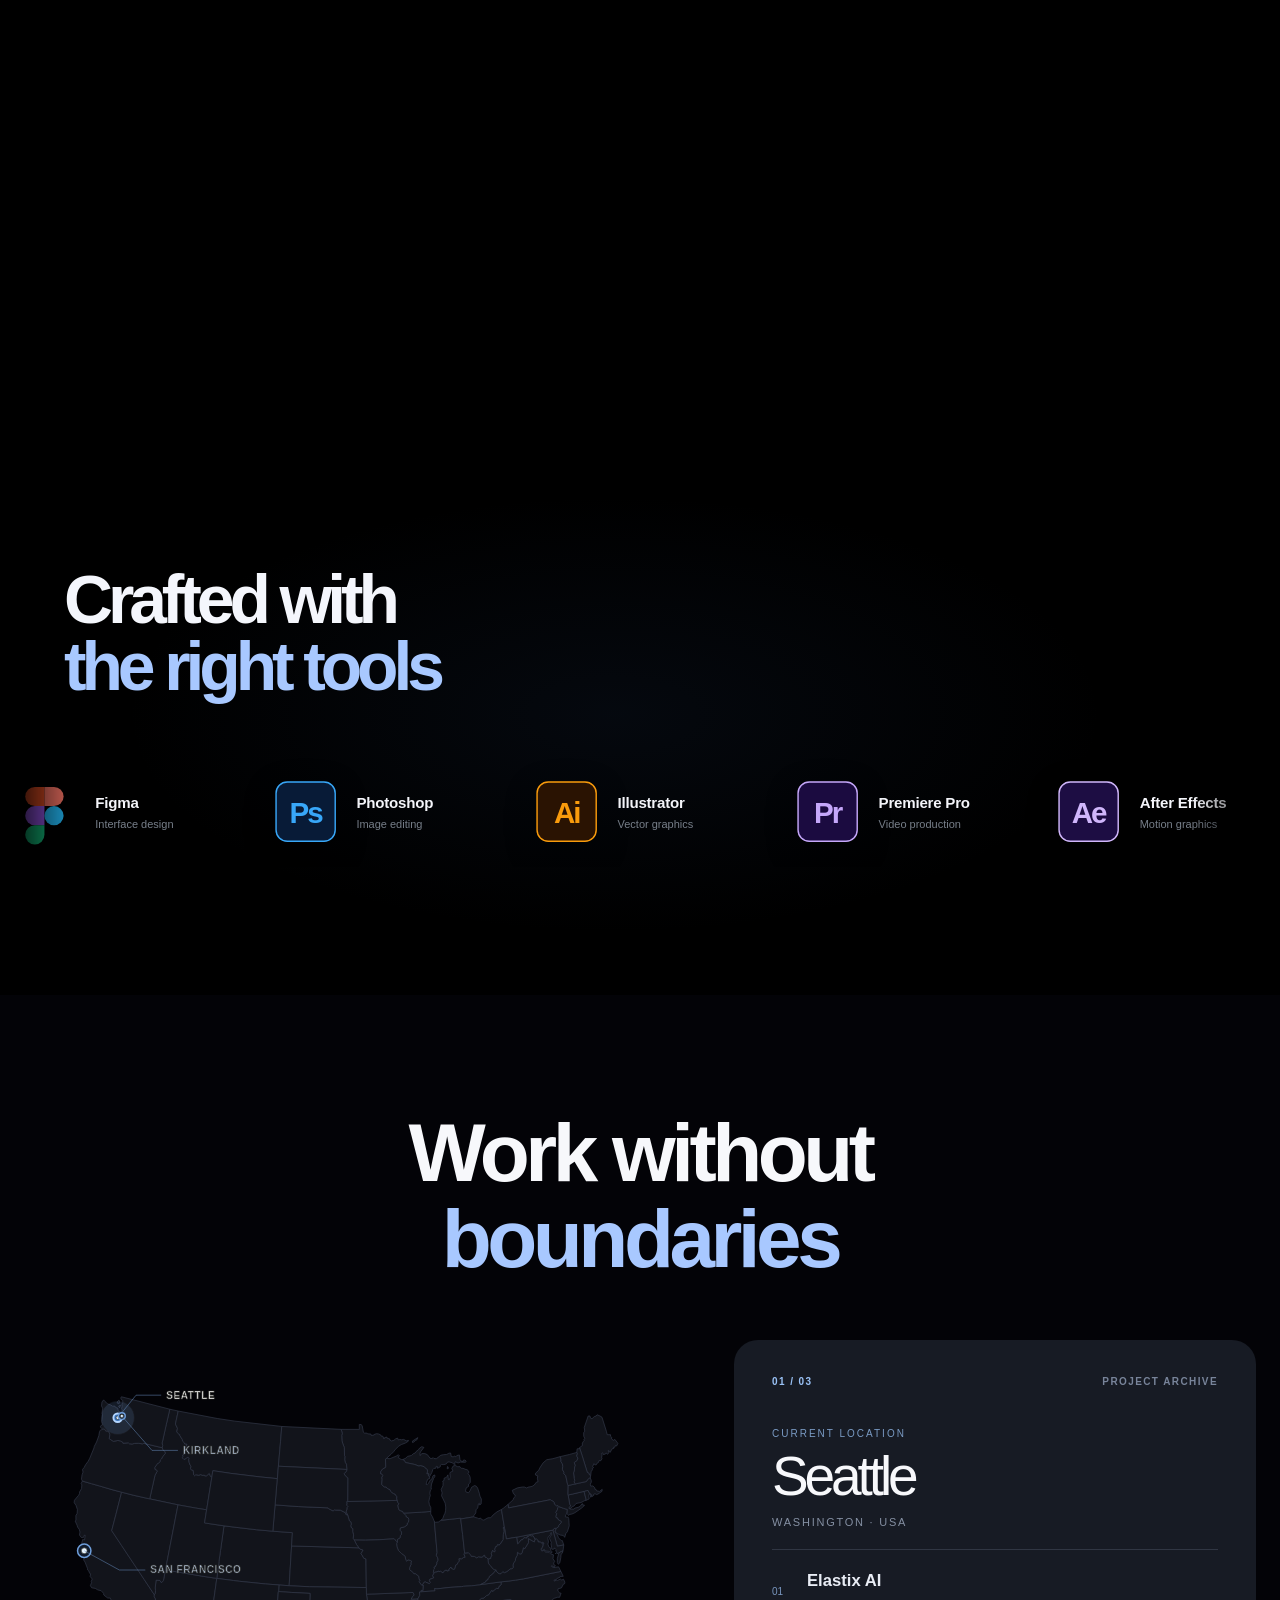
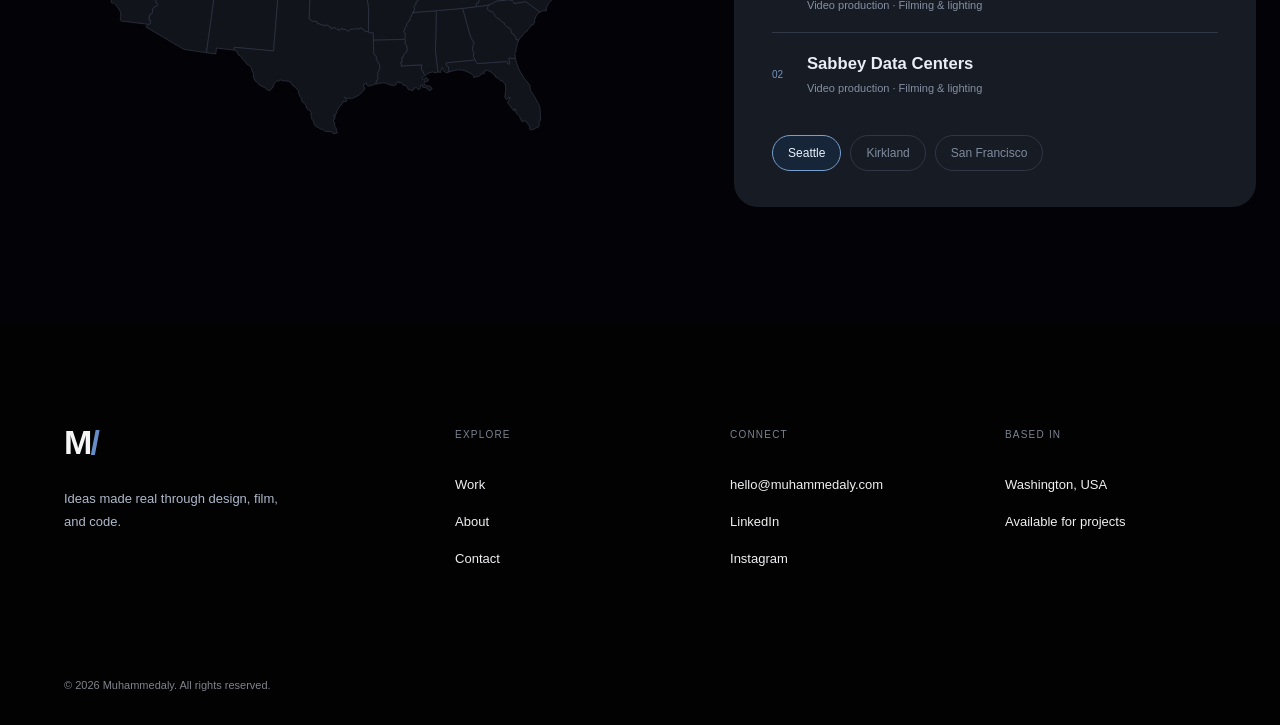
==== commit 6feade15: "Add files via upload" ====
--- a/muhammedaly-portfolio-v9-svg-map/index.html
+++ b/muhammedaly-portfolio-v9-svg-map/index.html
@@ -162,35 +162,37 @@
 /* Reference-matched Work Without Boundaries: upright map + soft project display */
 .boundaries.shell{padding:clamp(80px,9vw,130px) 24px clamp(85px,9vw,130px)!important;background:#030307!important}
 .boundaries>.eyebrow{display:none}
-.boundaries h2{font-size:clamp(36px,4.6vw,62px)!important;font-weight:650!important;line-height:1.05!important;letter-spacing:-.055em!important;margin:0 auto 45px!important;text-align:center}
+.boundaries h2{font-size:clamp(48px,6.4vw,84px)!important;font-weight:650!important;line-height:1.05!important;letter-spacing:-.055em!important;margin:0 auto 58px!important;text-align:center}
 .boundaries .map-intro{display:none}
-.boundaries .work-map-layout{max-width:1080px!important;grid-template-columns:minmax(0,1.2fr) minmax(0,1fr)!important;gap:clamp(20px,4vw,64px)!important;align-items:center!important}
+.boundaries .work-map-layout{max-width:1380px!important;grid-template-columns:minmax(0,1.25fr) minmax(0,1fr)!important;gap:clamp(28px,4.5vw,76px)!important;align-items:center!important}
 .boundaries .map-side{align-self:center}
 .boundaries .map-topline{border:0!important;padding:0 0 8px!important;font-size:14px!important;letter-spacing:0!important;color:#777681!important;font-weight:400!important}
 .boundaries .map-topline>span:first-child{font-size:0}
 .boundaries .map-topline>span:first-child:before{content:'US map';font-size:14px}
 .boundaries .map-topline>span:nth-child(2){display:none}
 .boundaries .map-canvas{background:transparent!important;overflow:visible!important}
-.boundaries #portfolio-us-map{width:100%!important;height:auto!important;max-height:400px!important;display:block!important;transform:none!important;rotate:none!important;scale:none!important;overflow:visible!important;filter:none!important}
+.boundaries #portfolio-us-map{width:100%!important;height:auto!important;max-height:500px!important;display:block!important;transform:none!important;rotate:none!important;scale:none!important;overflow:visible!important;filter:none!important}
 .boundaries #portfolio-us-map>g:first-child{fill:#0c0c0c!important;stroke:#30302b!important;stroke-width:.8!important}
 .boundaries .map-instruction{border:0!important;padding:10px 0 0!important;letter-spacing:.1em!important;font-size:9px!important;color:#888a93!important}
 .boundaries .map-coordinates{display:none}
-.boundaries .map-projects{background:#171b24!important;border:0!important;border-radius:22px!important;min-height:330px;padding:28px 30px!important;box-shadow:none!important;align-self:center}
+.boundaries .map-projects{background:#171b24!important;border:0!important;border-radius:24px!important;min-height:405px;padding:36px 38px!important;box-shadow:none!important;align-self:center}
 .boundaries .map-projects-top{border:0!important;padding:0!important;font-size:10px!important}
 .boundaries .map-projects-top span:last-child{color:#78849a}
-.boundaries .map-current-city{padding:28px 0 13px!important}
-.boundaries .map-current-city h3{font-size:clamp(34px,3.7vw,54px)!important;margin:8px 0!important}
+.boundaries .map-current-city{padding:36px 0 19px!important}
+.boundaries .map-current-city h3{font-size:clamp(42px,4.3vw,66px)!important;margin:8px 0!important}
 .boundaries .map-project-list{min-height:0!important}
-.boundaries .map-project{padding:15px 0!important;border-top:1px solid #303643!important;background:none!important}
+.boundaries .map-project{padding:21px 0!important;border-top:1px solid #303643!important;background:none!important}
 .boundaries .map-project:hover{padding-left:6px!important}
-.boundaries .map-projects .map-city-tabs{margin-top:14px!important;gap:7px}
-.boundaries .map-city-tab{padding:8px 12px!important;font-size:11px!important}
-.boundaries .map-city .map-label{font-size:11px;letter-spacing:.7px}
+.boundaries .map-projects .map-city-tabs{margin-top:20px!important;gap:9px}
+.boundaries .map-city-tab{padding:10px 15px!important;font-size:12px!important}
+.boundaries .map-city .map-label{font-size:12px;letter-spacing:.7px}
 @media(max-width:760px){
  .boundaries.shell{padding-inline:18px!important}
  .boundaries .work-map-layout{grid-template-columns:minmax(0,1fr)!important;max-width:540px!important;gap:22px!important}
- .boundaries h2{margin-bottom:30px!important}
+ .boundaries h2{font-size:clamp(40px,9vw,58px)!important;margin-bottom:30px!important}
  .boundaries .map-projects{min-height:280px;padding:24px 22px!important}
+ .boundaries .map-current-city h3{font-size:clamp(40px,10vw,54px)!important}
+ .boundaries .map-project{padding:15px 0!important}
  .boundaries #portfolio-us-map{max-height:none!important}
  .boundaries .map-instruction{font-size:8px!important}
 }
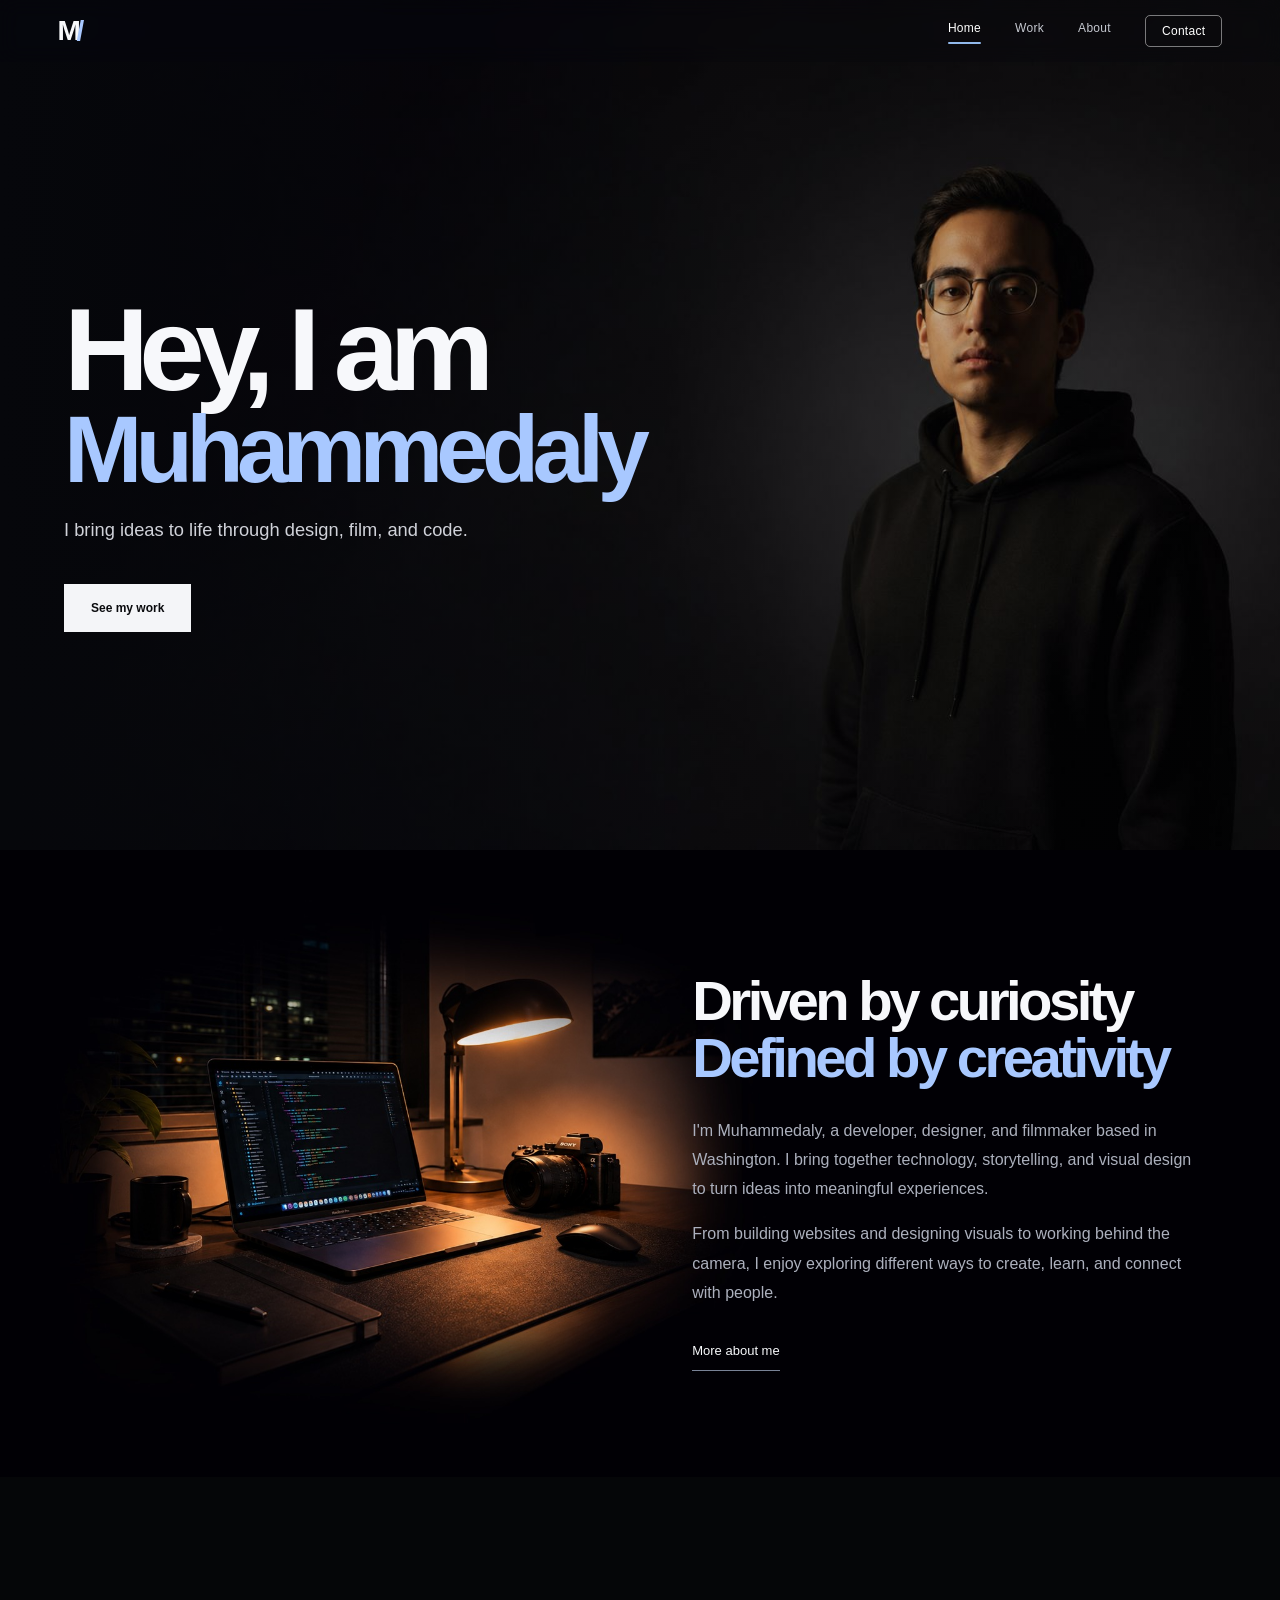
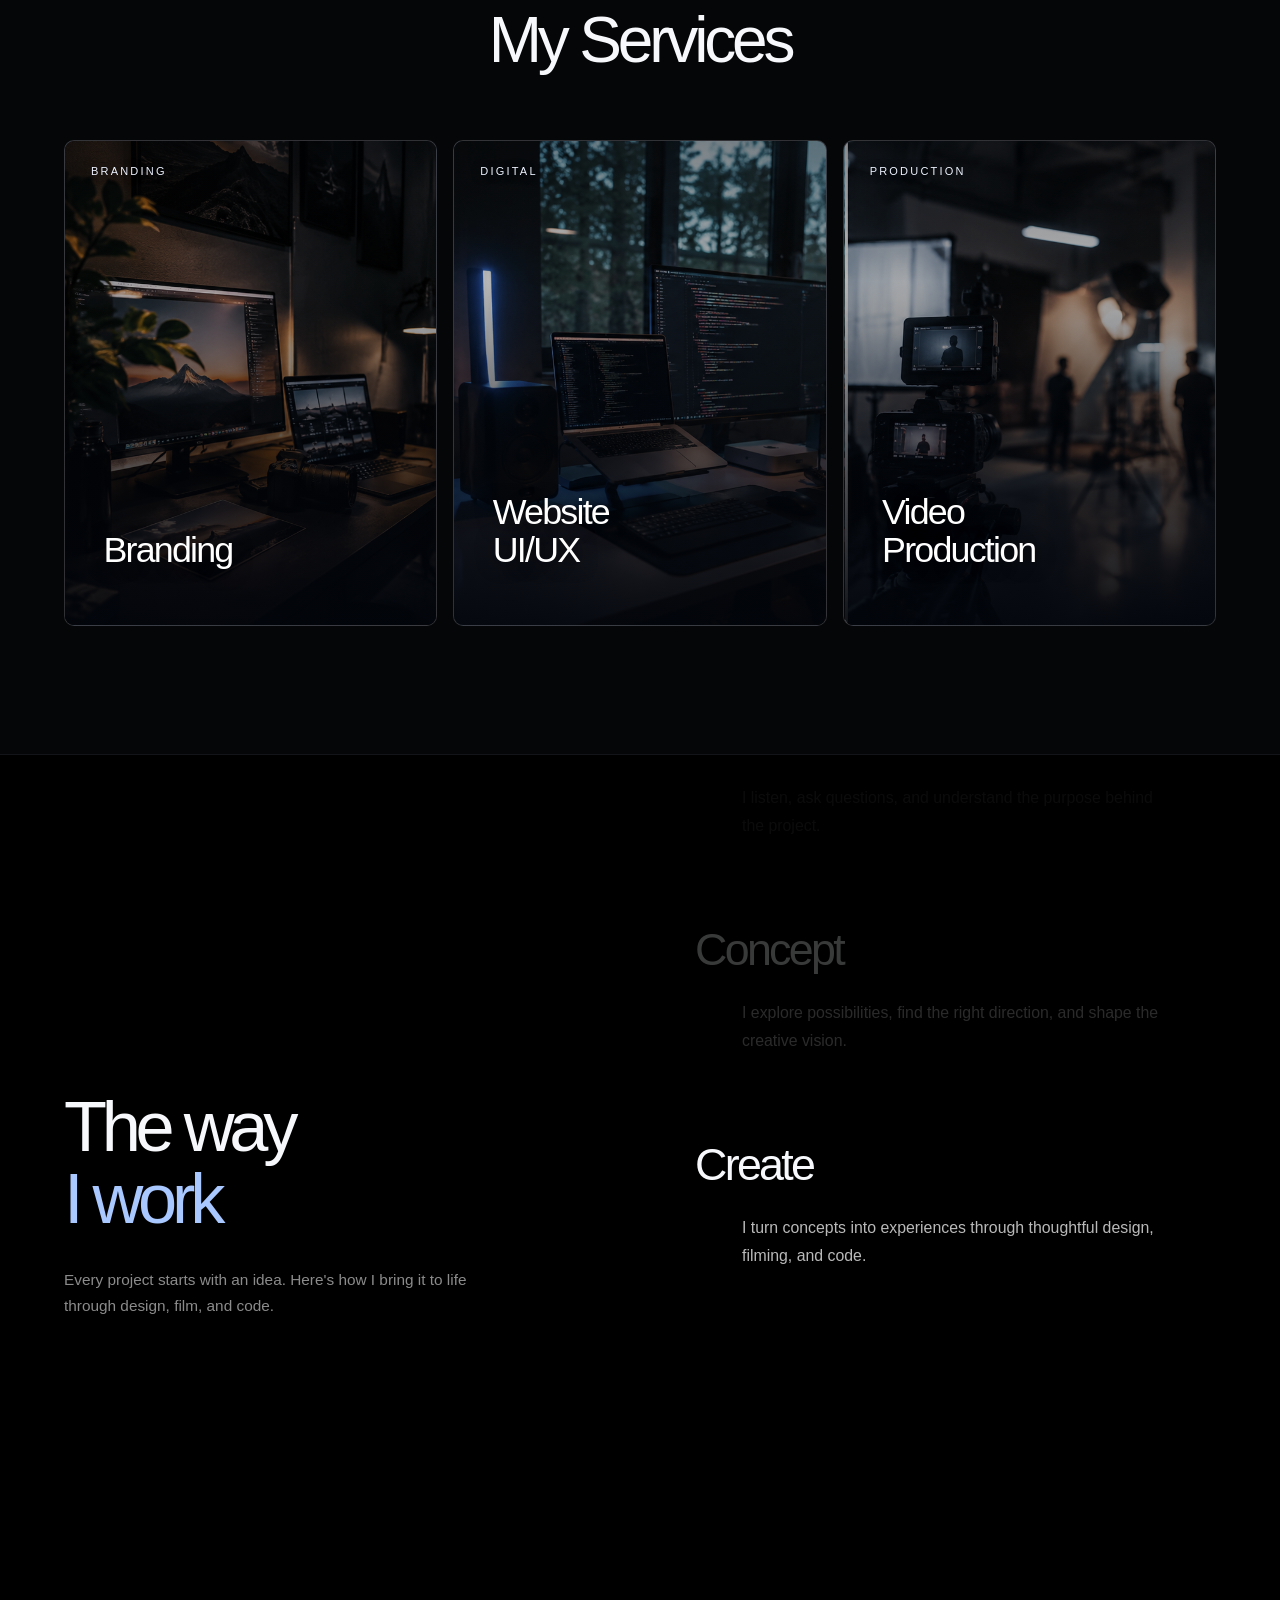
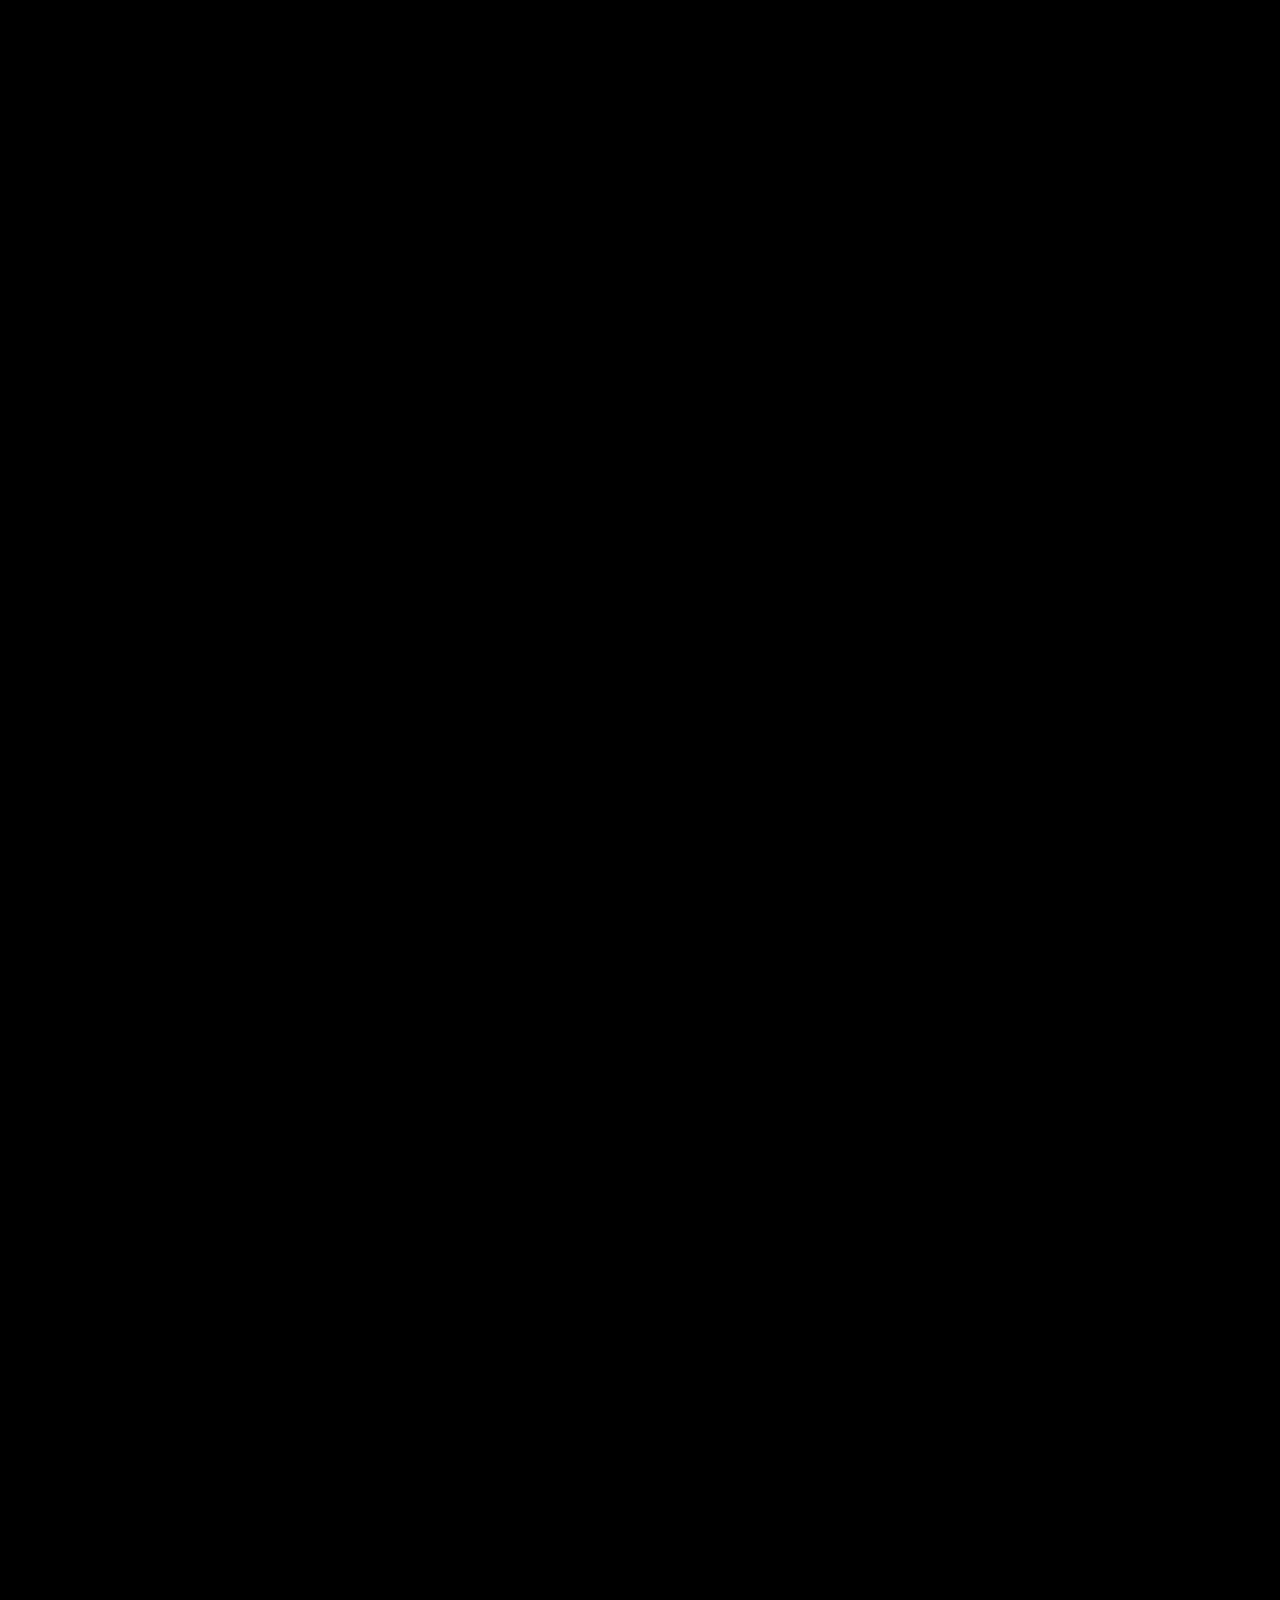
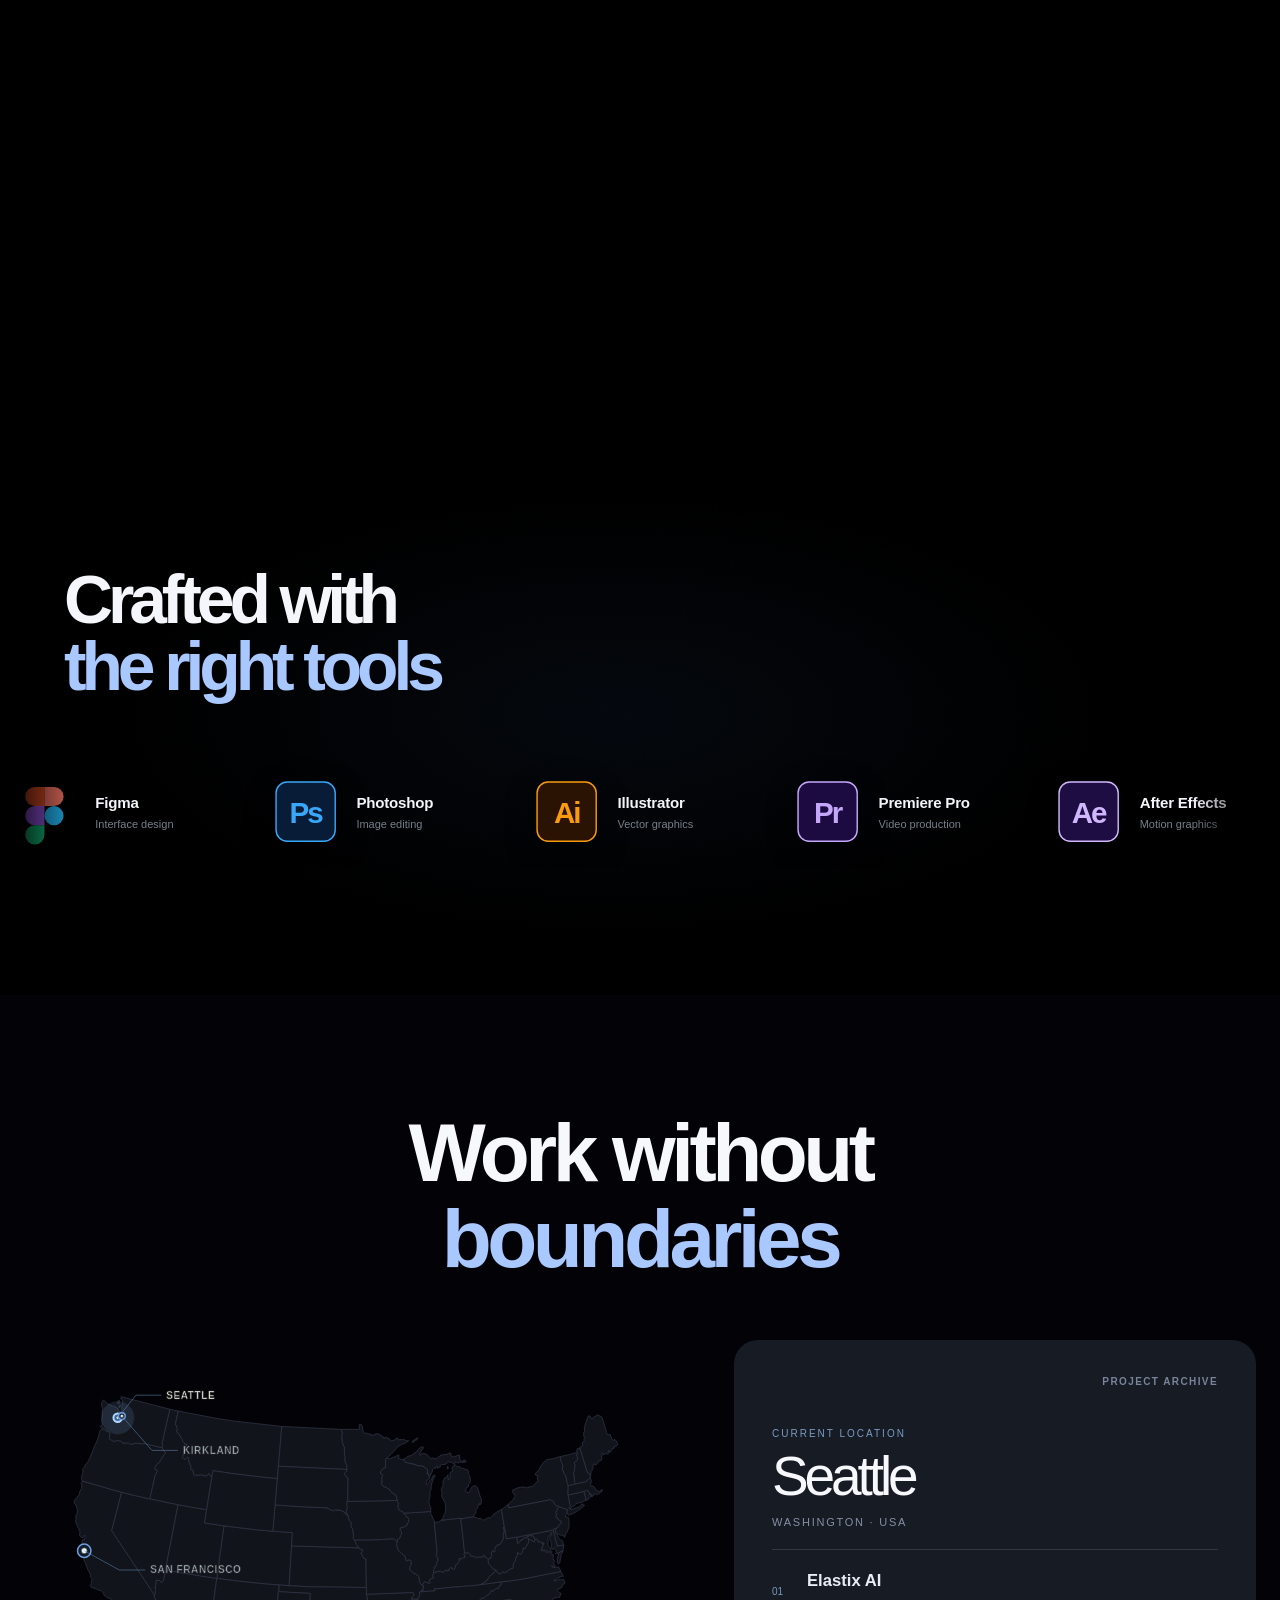
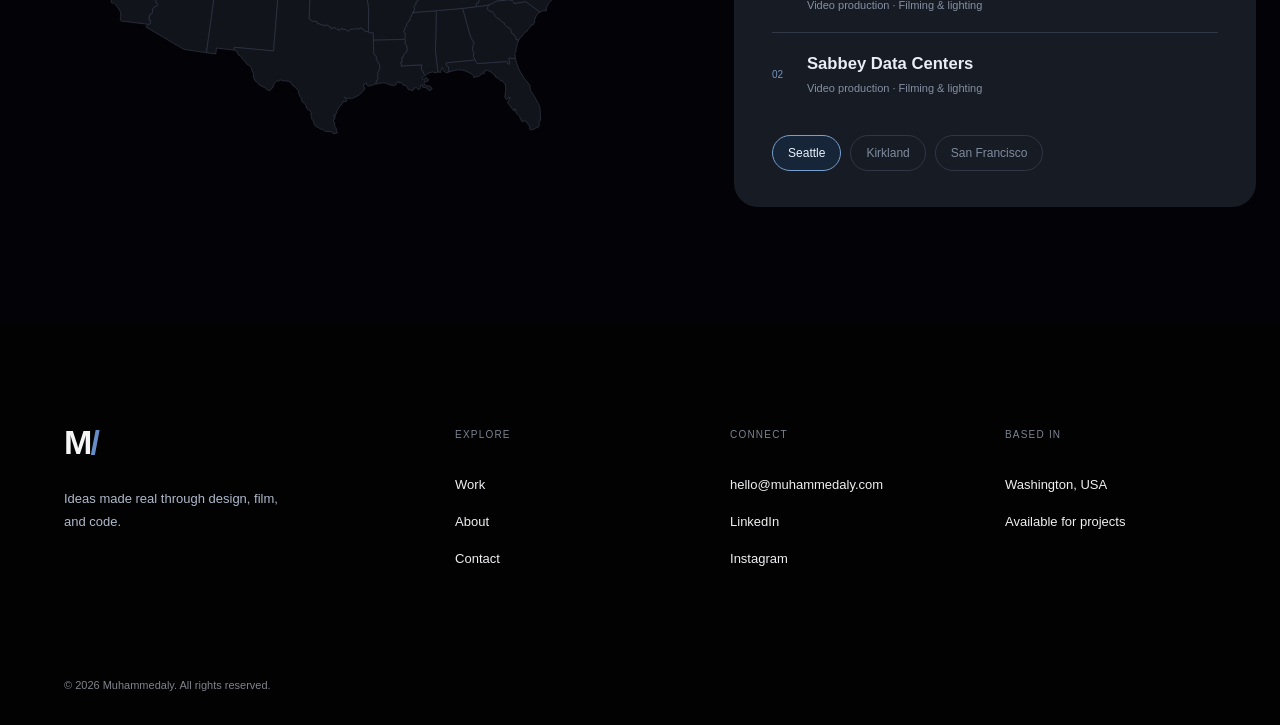
==== commit a65fbcad: "Add files via upload" ====
--- a/muhammedaly-portfolio-v9-svg-map/index.html
+++ b/muhammedaly-portfolio-v9-svg-map/index.html
@@ -176,7 +176,7 @@
 .boundaries .map-instruction{border:0!important;padding:10px 0 0!important;letter-spacing:.1em!important;font-size:9px!important;color:#888a93!important}
 .boundaries .map-coordinates{display:none}
 .boundaries .map-projects{background:#171b24!important;border:0!important;border-radius:24px!important;min-height:405px;padding:36px 38px!important;box-shadow:none!important;align-self:center}
-.boundaries .map-projects-top{border:0!important;padding:0!important;font-size:10px!important}
+.boundaries .map-projects-top{border:0!important;padding:0!important;font-size:10px!important;justify-content:flex-end}
 .boundaries .map-projects-top span:last-child{color:#78849a}
 .boundaries .map-current-city{padding:36px 0 19px!important}
 .boundaries .map-current-city h3{font-size:clamp(42px,4.3vw,66px)!important;margin:8px 0!important}
@@ -870,7 +870,7 @@
 <g aria-label="Kirkland, Washington — view projects" aria-pressed="false" class="map-city" data-city="kirkland" role="button" tabindex="0"><circle class="map-halo" cx="82" cy="50" r="18"></circle><circle class="map-pin-ring" cx="82" cy="50" r="4"></circle><circle class="map-pin" cx="82" cy="50" r="2"></circle><path class="map-leader" d="M82 50 L118 91 L149 91"></path><text class="map-label" x="155" y="95">KIRKLAND</text></g>
 <g aria-label="San Francisco, California — view projects" aria-pressed="false" class="map-city" data-city="sanfrancisco" role="button" tabindex="0"><circle class="map-halo" cx="37" cy="211" r="18"></circle><circle class="map-pin-ring" cx="37" cy="211" r="8"></circle><circle class="map-pin" cx="37" cy="211" r="3.5"></circle><path class="map-leader" d="M37 211 L79 234 L110 234"></path><text class="map-label" x="116" y="238">SAN FRANCISCO</text></g>
 </g></svg></div><div class="map-instruction"><span class="map-coordinates">47.6062° N / 122.3321° W</span></div></div>
-<div aria-live="polite" class="map-projects"><div class="map-projects-top"><span id="project-index"></span><span>PROJECT ARCHIVE</span></div><div class="map-current-city"><span class="map-overline">CURRENT LOCATION</span><h3 id="project-city">Seattle</h3><span class="map-state" id="project-state">WASHINGTON · USA</span></div>
+<div aria-live="polite" class="map-projects"><div class="map-projects-top"><span>PROJECT ARCHIVE</span></div><div class="map-current-city"><span class="map-overline">CURRENT LOCATION</span><h3 id="project-city">Seattle</h3><span class="map-state" id="project-state">WASHINGTON · USA</span></div>
 <div class="map-project-list" id="project-list"><a class="map-project" href="#project/elastix-ai"><span class="map-project-id">01</span><span class="map-project-copy"><strong>Elastix AI</strong><small>Video production · Filming &amp; lighting</small></span></a><a class="map-project" href="#project/sabey-data-centers"><span class="map-project-id">02</span><span class="map-project-copy"><strong>Sabbey Data Centers</strong><small>Video production · Filming &amp; lighting</small></span></a></div>
 <div aria-label="Choose a project location" class="map-city-tabs" role="group"><button aria-pressed="true" class="map-city-tab is-active" data-city="seattle" type="button">Seattle</button><button aria-pressed="false" class="map-city-tab" data-city="kirkland" type="button">Kirkland</button><button aria-pressed="false" class="map-city-tab" data-city="sanfrancisco" type="button">San Francisco</button></div></div></div></section>
 </div>
@@ -1124,9 +1124,9 @@
 // Interactive city map with projects tied to each real location.
 (()=>{
 const records={
- seattle:{city:'Seattle',state:'WASHINGTON · USA',index:'01 / 03',coords:'47.6062° N / 122.3321° W',projects:[{name:'Elastix AI',description:'Video production · Filming & lighting',url:'#project/elastix-ai'},{name:'Sabbey Data Centers',description:'Video production · Filming & lighting',url:'#project/sabey-data-centers'}]},
- kirkland:{city:'Kirkland',state:'WASHINGTON · USA',index:'02 / 03',coords:'47.6769° N / 122.2060° W',projects:[{name:'EastSide Business Alliance',description:'Video production · Filming & lighting',url:'#project/eastside-business-alliance'}]},
- sanfrancisco:{city:'San Francisco',state:'CALIFORNIA · USA',index:'03 / 03',coords:'37.7749° N / 122.4194° W',projects:[{name:'Steiger Dynamics',description:'Video production · Filming & lighting',url:'#project/steiger-dynamics'}]}
+ seattle:{city:'Seattle',state:'WASHINGTON · USA',coords:'47.6062° N / 122.3321° W',projects:[{name:'Elastix AI',description:'Video production · Filming & lighting',url:'#project/elastix-ai'},{name:'Sabbey Data Centers',description:'Video production · Filming & lighting',url:'#project/sabey-data-centers'}]},
+ kirkland:{city:'Kirkland',state:'WASHINGTON · USA',coords:'47.6769° N / 122.2060° W',projects:[{name:'EastSide Business Alliance',description:'Video production · Filming & lighting',url:'#project/eastside-business-alliance'}]},
+ sanfrancisco:{city:'San Francisco',state:'CALIFORNIA · USA',coords:'37.7749° N / 122.4194° W',projects:[{name:'Steiger Dynamics',description:'Video production · Filming & lighting',url:'#project/steiger-dynamics'}]}
 };
 const map=document.getElementById('portfolio-us-map');if(!map)return;
 const marks=[...map.querySelectorAll('.map-city')],tabs=[...document.querySelectorAll('.map-city-tab')];
@@ -1134,7 +1134,6 @@
 function choose(city){const data=records[city];if(!data)return;
  document.getElementById('project-city').textContent=data.city;
  document.getElementById('project-state').textContent=data.state;
- document.getElementById('project-index').textContent=data.index;
  const coordinates=document.querySelector('.map-coordinates');if(coordinates)coordinates.textContent=data.coords;
  list.replaceChildren();
  data.projects.forEach((project,i)=>{const item=document.createElement(project.url?'a':'div');item.className='map-project';if(project.url){item.href=project.url;item.addEventListener('click',e=>{e.preventDefault();openProject(project.url.slice('#project/'.length));});}const id=document.createElement('span');id.className='map-project-id';id.textContent=String(i+1).padStart(2,'0');const copy=document.createElement('span');copy.className='map-project-copy';const title=document.createElement('strong');title.textContent=project.name;const detail=document.createElement('small');detail.textContent=project.description;copy.append(title,detail);item.append(id,copy);list.append(item);});
